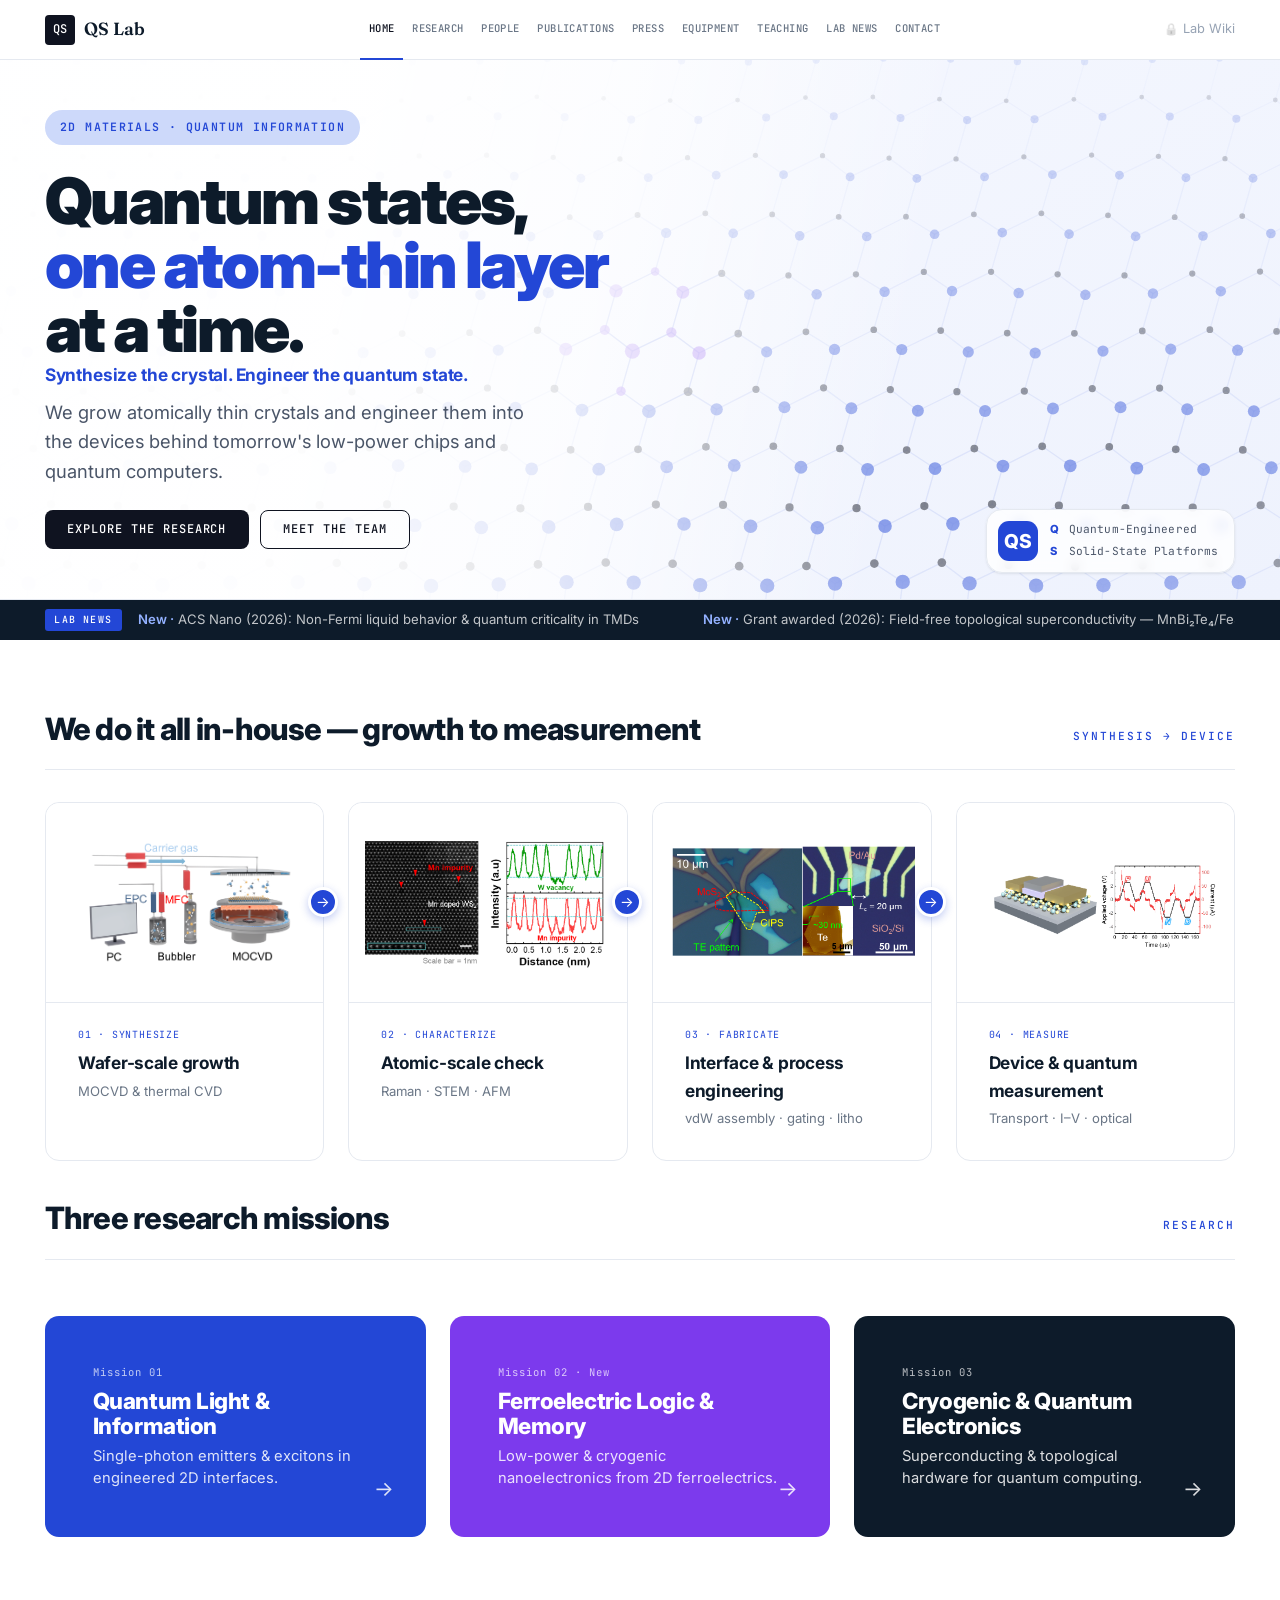
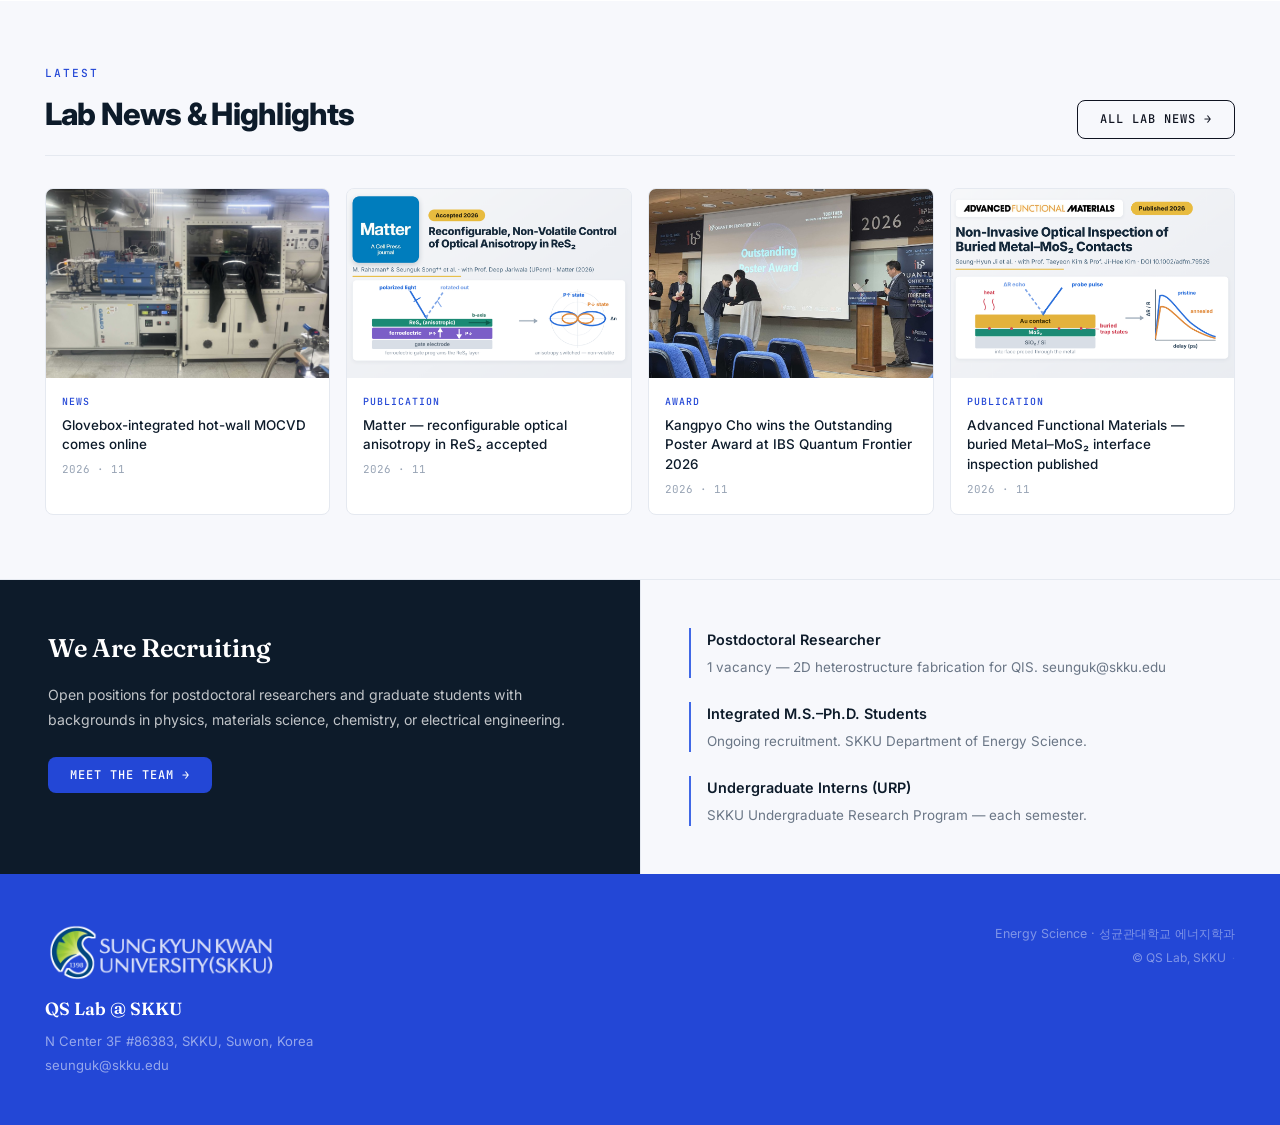
==== index.html @ 9b75583c "Equipment: 글러브박스 일체형 Hot-Wall MOCVD 카드 추가 (#07) - 신규 장비 카드: Glovebox-Integrated Hot-Wall MOCVD (공기민감" ====
<!DOCTYPE html>
<html lang="en">
<head>
<meta charset="UTF-8">
<meta name="viewport" content="width=device-width, initial-scale=1.0">
<title>QS Lab @ SKKU</title>
<meta name="description" content="QS Lab engineers quantum states in 2D materials and van der Waals heterostructures at Sungkyunkwan University, Korea.">
<meta name="keywords" content="2D materials, quantum, SKKU, MOCVD, superconductor, TMD, heterostructure, Song Seunguk">

<!-- Favicon -->
<link rel="icon" type="image/png" sizes="32x32" href="assets/favicon-32.png">
<link rel="icon" type="image/png" sizes="512x512" href="assets/favicon-512.png">
<link rel="apple-touch-icon" href="assets/favicon-180.png">
<meta name="theme-color" content="#0a1628">

<!-- Open Graph (KakaoTalk / Slack / Facebook link preview) -->
<meta property="og:type" content="website">
<meta property="og:site_name" content="QS Lab @ SKKU">
<meta property="og:title" content="QS Lab — Quantum Semiconductors Laboratory @ SKKU">
<meta property="og:description" content="Engineering quantum states in 2D materials and van der Waals heterostructures at Sungkyunkwan University, Korea.">
<meta property="og:url" content="https://qs-lab-skku.github.io/qslab/">
<meta property="og:image" content="https://qs-lab-skku.github.io/qslab/assets/og-image-v2.png">
<meta property="og:image:width" content="1200">
<meta property="og:image:height" content="630">

<!-- Twitter / X card -->
<meta name="twitter:card" content="summary_large_image">
<meta name="twitter:title" content="QS Lab — Quantum Semiconductors Laboratory @ SKKU">
<meta name="twitter:description" content="Engineering quantum states in 2D materials and van der Waals heterostructures at Sungkyunkwan University, Korea.">
<meta name="twitter:image" content="https://qs-lab-skku.github.io/qslab/assets/og-image-v2.png">

<link rel="preconnect" href="https://fonts.googleapis.com">
<link href="https://fonts.googleapis.com/css2?family=Fraunces:ital,wght@0,300;0,600;0,900;1,300;1,600&family=Inter:wght@300;400;500;600;700;800;900&family=JetBrains+Mono:wght@400;500&display=swap" rel="stylesheet">
<style>
/* ================================================================
   QS Lab Design System  |  v5.0  |  2024
   Fraunces (display) + Inter (body) + JetBrains Mono (code/label)
================================================================ */

/* ---------- CSS Custom Properties (Light theme) ---------- */
:root {
  /* Brand palette — QS Lab signature */
  --navy:      #0f1320;
  --navy2:     #2347d6;
  --blue:      #2347d6;
  --blue2:     #4068e6;
  --blue3:     #cdd9fa;
  --member:    #0e8f63;
  --amber:     #2347d6;
  --amber2:    #4068e6;
  --amber3:    #eef2fd;

  /* Surface */
  --bg:        #ffffff;
  --bg2:       #f7f8fc;
  --bg3:       #eef2f8;
  --border:    #e5e9f0;
  --border2:   #c8d3e1;

  /* Text */
  --ink:       #0d1b2a;
  --ink2:      #4a5568;
  --ink3:      #6a7686;
  --ink4:      #97a3b4;

  /* Fonts */
  --serif:     'Fraunces', Georgia, serif;
  --sans:      'Inter', system-ui, -apple-system, sans-serif;
  --mono:      'JetBrains Mono', 'Fira Code', monospace;

  /* Spacing — 8pt grid */
  --s1: .5rem;   /* 8px  */
  --s2: 1rem;    /* 16px */
  --s3: 1.5rem;  /* 24px */
  --s4: 2rem;    /* 32px */
  --s5: 3rem;    /* 48px */
  --s6: 4rem;    /* 64px */
  --s7: 6rem;    /* 96px */

  /* Radii */
  --r1: 4px;
  --r2: 8px;
  --r3: 14px;
  --r4: 24px;

  /* Shadows */
  --sh1: 0 1px 3px rgba(13,27,42,.06), 0 1px 2px rgba(13,27,42,.04);
  --sh2: 0 4px 12px rgba(13,27,42,.08), 0 2px 4px rgba(13,27,42,.04);
  --sh3: 0 12px 32px rgba(13,27,42,.12), 0 4px 8px rgba(13,27,42,.06);
  --sh4: 0 24px 64px rgba(13,27,42,.18);

  /* Transitions */
  --t1: 150ms cubic-bezier(.4,0,.2,1);
  --t2: 280ms cubic-bezier(.4,0,.2,1);
  --t3: 420ms cubic-bezier(.4,0,.2,1);

  /* Layout */
  --max-w: 1320px;
  --nav-h: 60px;
}

/* ---------- Dark Mode ---------- */
@media (prefers-color-scheme: dark) and (min-width: 99999px) {
  :root {
    --navy:      #0f1320;
    --navy2:     #1a3a6e;
    --blue:      #3a8fd1;
    --blue2:     #60b3f5;
    --blue3:     #e7ecfb;
    --member:    #34d399;
    --amber:     #f5b93e;
    --amber2:    #fcd34d;
    --amber3:    #1a1100;

    --bg:        #080f1d;
    --bg2:       #0d1929;
    --bg3:       #152238;
    --border:    #1e2f45;
    --border2:   #2a4060;

    --ink:       #e8f0fe;
    --ink2:      #b8cce4;
    --ink3:      #7a9bbf;
    --ink4:      #4a6a8a;

    --sh1: 0 1px 3px rgba(0,0,0,.5);
    --sh2: 0 4px 12px rgba(0,0,0,.6);
    --sh3: 0 12px 32px rgba(0,0,0,.7);
    --sh4: 0 24px 64px rgba(0,0,0,.8);
  }
}

/* ---------- Reset & Base ---------- */
*, *::before, *::after { box-sizing: border-box; margin: 0; padding: 0; }
html { scroll-behavior: smooth; -webkit-text-size-adjust: 100%; }
body {
  font-family: var(--sans);
  font-size: 16px;
  font-weight: 400;
  line-height: 1.6;
  color: var(--ink);
  background: var(--bg);
  overflow-x: hidden;
  -webkit-font-smoothing: antialiased;
  -moz-osx-font-smoothing: grayscale;
}
img { max-width: 100%; display: block; }
a { color: inherit; text-decoration: none; }
button { font-family: var(--sans); }
ul, ol { list-style: none; }

/* ---------- Typography Scale ---------- */
.t-eyebrow {
  font-family: var(--mono);
  font-size: .7rem;
  font-weight: 500;
  letter-spacing: .18em;
  text-transform: uppercase;
  color: var(--blue);
}
.t-display {
  font-family: var(--serif);
  font-size: clamp(2.4rem, 5vw, 4rem);
  font-weight: 900;
  line-height: 1.0;
  color: var(--ink);
}
.t-h1 { font-family: var(--serif); font-size: clamp(1.8rem, 3vw, 2.8rem); font-weight: 600; line-height: 1.15; }
.t-h2 { font-family: var(--serif); font-size: clamp(1.4rem, 2vw, 1.9rem); font-weight: 600; line-height: 1.2; }
.t-h3 { font-family: var(--serif); font-size: 1.15rem; font-weight: 600; line-height: 1.3; }
.t-body-lg { font-size: 1.05rem; line-height: 1.75; color: var(--ink2); }
.t-body { font-size: .9375rem; line-height: 1.7; color: var(--ink2); }
.t-caption { font-family: var(--mono); font-size: .72rem; letter-spacing: .05em; color: var(--ink3); }

/* ---------- Buttons ---------- */
.btn {
  display: inline-flex; align-items: center; gap: .4rem;
  padding: .65rem 1.4rem;
  font-family: var(--mono); font-size: .75rem; font-weight: 500;
  letter-spacing: .08em; text-transform: uppercase;
  border: none; border-radius: var(--r2); cursor: pointer;
  transition: all var(--t2); white-space: nowrap;
}
.btn-primary {
  background: var(--navy); color: #fff;
}
.btn-primary:hover { background: var(--blue); transform: translateY(-1px); box-shadow: var(--sh2); }
.btn-outline {
  background: transparent; color: var(--navy);
  border: 1.5px solid var(--navy);
}
.btn-outline:hover { background: var(--bg3); transform: translateY(-1px); }
.btn-amber {
  background: var(--amber); color: #fff;
}
.btn-amber:hover { background: var(--amber2); transform: translateY(-1px); }
.btn-ghost {
  background: transparent; color: var(--ink3);
  border: 1px solid var(--border);
  padding: .45rem 1rem; font-size: .7rem;
}
.btn-ghost:hover { color: var(--ink); border-color: var(--border2); background: var(--bg2); }
.btn-danger {
  background: #dc2626; color: #fff;
  padding: .4rem .9rem; font-size: .7rem;
}
.btn-danger:hover { background: #b91c1c; }

/* ---------- Admin Inline Edit ---------- */
/* Applied to ANY editable region in admin mode */
/* ── Admin inline edit overlay ── */
.adm-wrap {
  position: relative;
  display: contents; /* transparent wrapper — inherits layout */
}
/* Editable zones get outline on hover in admin mode */
body.admin-on [data-editable] {
  position: relative;
  cursor: pointer;
  transition: outline var(--t1);
}
body.admin-on [data-editable]:hover {
  outline: 2px dashed var(--blue2);
  outline-offset: 4px;
  border-radius: var(--r1);
}
/* Floating ✎ Edit pill */
body.admin-on [data-editable]:hover > .adm-edit-btn,
body.admin-on [data-editable]:focus-within > .adm-edit-btn {
  opacity: 1;
  pointer-events: auto;
  transform: translateY(0);
}
.adm-edit-btn {
  position: absolute;
  top: -28px; right: 0;
  font-family: var(--mono);
  font-size: .6rem; font-weight: 600;
  letter-spacing: .06em; text-transform: uppercase;
  background: var(--blue); color: #fff;
  padding: 3px 9px; border-radius: 3px;
  border: none; cursor: pointer;
  white-space: nowrap; z-index: 200;
  opacity: 0; pointer-events: none;
  transform: translateY(3px);
  transition: opacity .15s, transform .15s;
  box-shadow: 0 2px 8px rgba(10,35,66,.3);
}
.adm-edit-btn:hover { background: var(--navy); }

/* Card-level editable (eq-card, ccard, r-card, mcard, news-item, pub-row) */
body.admin-on [data-adm-card] {
  position: relative;
  cursor: pointer;
}
body.admin-on [data-adm-card]:hover {
  outline: 2px dashed var(--blue2);
  outline-offset: -2px;
}
body.admin-on [data-adm-card][data-adm-type="course"]:hover {
  outline-color: var(--amber);
}
body.admin-on [data-adm-card][data-adm-type="pub"]:hover {
  outline-color: var(--blue2);
}
body.admin-on [data-adm-card][data-adm-type="news"]:hover {
  outline-color: #10b981;
}
/* Card edit badge */
body.admin-on [data-adm-card]:hover::after {
  content: '✎ Edit';
  position: absolute;
  top: 6px; right: 8px;
  font-family: var(--mono);
  font-size: .58rem; font-weight: 600;
  letter-spacing: .06em;
  background: var(--blue); color: #fff;
  padding: 2px 8px; border-radius: 3px;
  pointer-events: none; z-index: 50;
  box-shadow: 0 1px 4px rgba(10,35,66,.25);
}
body.admin-on [data-adm-card][data-adm-type="course"]:hover::after { background: var(--amber); }
body.admin-on [data-adm-card][data-adm-type="news"]:hover::after   { background: #10b981; }
/* mcard — keep existing btn row; suppress ::after to avoid overlap */
body.admin-on .mcard[data-adm-card]:hover::after { display: none; }

/* pub row action btns stay as-is (row-level) */

/* ---------- Password Gate ---------- */
.pw-overlay {
  display: none; position: fixed; inset: 0;
  background: rgba(11,37,69,.72);
  backdrop-filter: blur(8px) saturate(1.2);
  z-index: 9000;
  align-items: center; justify-content: center;
}
.pw-overlay.open { display: flex; }
.pw-box {
  background: var(--bg); border-radius: var(--r3);
  padding: var(--s5) var(--s4);
  width: min(400px, 94vw);
  text-align: center;
  box-shadow: var(--sh4);
  border: 1px solid var(--border);
}
.pw-box h3 { font-family: var(--serif); font-size: 1.4rem; font-weight: 600; color: var(--ink); margin-bottom: var(--s1); }
.pw-box p { font-size: .85rem; color: var(--ink3); margin-bottom: var(--s3); }
.pw-input {
  width: 100%; border: 1.5px solid var(--border);
  border-radius: var(--r2); padding: .75rem 1rem;
  font-size: 1rem; font-family: var(--mono);
  letter-spacing: .18em; text-align: center;
  background: var(--bg2); color: var(--ink);
  outline: none; transition: border var(--t1);
  margin-bottom: var(--s2);
}
.pw-input:focus { border-color: var(--blue2); background: var(--bg); }
.pw-err { font-size: .8rem; color: #dc2626; min-height: 1.2rem; margin-bottom: var(--s1); }
.pw-cancel { display: block; margin-top: var(--s2); font-size: .8rem; color: var(--ink3); cursor: pointer; }
.pw-cancel:hover { color: var(--ink); }

/* ---------- Navigation ---------- */
nav {
  position: sticky; top: 0; z-index: 500;
  height: var(--nav-h);
  background: color-mix(in srgb, var(--bg) 88%, transparent);
  backdrop-filter: blur(16px) saturate(1.4);
  border-bottom: 1px solid var(--border);
  display: flex; align-items: center;
  padding: 0 var(--s4);
  transition: box-shadow var(--t2);
}
nav.scrolled { box-shadow: var(--sh2); }
.nav-inner {
  width: 100%; max-width: var(--max-w); margin: 0 auto;
  display: flex; align-items: center; justify-content: space-between;
}
.logo {
  display: flex; align-items: center; gap: .6rem;
  cursor: pointer; user-select: none;
}
.logo-mark {
  width: 30px; height: 30px;
  background: var(--navy);
  border-radius: var(--r1);
  display: flex; align-items: center; justify-content: center;
  font-family: var(--mono); font-size: .75rem; font-weight: 500; color: #fff;
}
.logo-text { font-family: var(--serif); font-size: 1.1rem; font-weight: 600; color: var(--ink); white-space: nowrap; }
.logo-mark { flex-shrink: 0; }

.nav-links { display: flex; gap: 0; }
.nav-links a {
  font-family: var(--mono); font-size: .72rem; font-weight: 500;
  letter-spacing: .06em; text-transform: uppercase; white-space: nowrap;
  color: var(--ink3); padding: 0 .9rem; height: var(--nav-h);
  display: flex; align-items: center;
  border-bottom: 2px solid transparent;
  transition: color var(--t1), border-color var(--t1);
  cursor: pointer;
}
.nav-links a:hover { color: var(--ink); }
.nav-links a.active { color: var(--navy); border-bottom-color: var(--amber); }
/* 중간 폭(태블릿·폴드): 메뉴 압축으로 한 줄 유지 */
@media (max-width: 1360px) {
  .nav-links a { padding: 0 .55rem; font-size: .66rem; letter-spacing: .04em; }
}
@media (max-width: 1180px) {
  .nav-links a { padding: 0 .42rem; font-size: .62rem; letter-spacing: .02em; }
}
/* Lab Wiki — 내부 도구 느낌: nav 우측 끝(로고 반대편)에 배치, sans 소문자, 차분한 연회색 */
.nav-wiki {
  font-family: var(--sans); font-size: .8rem; font-weight: 400; letter-spacing: 0;
  color: var(--ink4); text-decoration: none; cursor: pointer;
  display: inline-flex; align-items: center; gap: .35rem;
  transition: color var(--t1);
}
.nav-wiki:hover { color: var(--ink2); }
.nav-wiki .wlock { opacity: .4; filter: grayscale(1); font-size: .9em; }   /* 자물쇠 매우 연하게(회색) */
@media (max-width: 1024px) { .nav-end .nav-wiki { display: none; } }       /* 모바일은 drawer 가 담당 */
@media (prefers-color-scheme: dark) and (min-width: 99999px) {
  .nav-links a.active { color: var(--amber2); }
}
.nav-end { display: flex; align-items: center; gap: var(--s2); }
.admin-pill {
  display: flex; align-items: center; gap: .4rem;
  font-family: var(--mono); font-size: .65rem; font-weight: 500;
  letter-spacing: .06em;
  padding: .3rem .8rem; border-radius: var(--r4);
  border: 1px solid var(--border); background: var(--bg2);
  color: var(--ink3); cursor: pointer;
  transition: all var(--t1);
}
.admin-pill:hover { border-color: var(--border2); color: var(--ink); }
.admin-pill.on { background: var(--navy); border-color: var(--navy); color: #fff; }
.admin-pill .dot {
  width: 6px; height: 6px; border-radius: 50%; background: var(--ink4);
  transition: background var(--t1);
}
.admin-pill.on .dot { background: var(--amber2); animation: blink 1.4s ease infinite; }
@keyframes blink { 0%,100%{opacity:1} 50%{opacity:.2} }

/* Hamburger */
.hbtn {
  display: none; flex-direction: column; gap: 5px;
  background: none; border: none; cursor: pointer;
  padding: .6rem; min-width: 44px; min-height: 44px;
  align-items: center; justify-content: center;
}
.hbtn span { display: block; width: 20px; height: 1.5px; background: var(--ink); border-radius: 2px; transition: all .26s; }
.hbtn.open span:nth-child(1) { transform: translateY(6.5px) rotate(45deg); }
.hbtn.open span:nth-child(2) { opacity: 0; }
.hbtn.open span:nth-child(3) { transform: translateY(-6.5px) rotate(-45deg); }

/* Mobile drawer */
.drawer {
  display: none; flex-direction: column;
  position: fixed; top: var(--nav-h); left: 0; right: 0;
  background: var(--bg); border-bottom: 1px solid var(--border);
  z-index: 490; box-shadow: var(--sh3);
}
.drawer.open { display: flex; }
.drawer a {
  font-family: var(--mono); font-size: .78rem; font-weight: 500;
  letter-spacing: .06em; text-transform: uppercase;
  color: var(--ink2); padding: .9rem var(--s4);
  border-bottom: 1px solid var(--border);
  cursor: pointer; transition: background var(--t1);
}
.drawer a.active { color: var(--navy); background: var(--bg3); border-left: 3px solid var(--amber); padding-left: calc(var(--s4) - 3px); }
.drawer a:hover { background: var(--bg2); }

/* ---------- Page system ---------- */
.sec-page { display: none; }
.sec-page.active { display: block; }
@keyframes fadeUp { from { opacity:0; transform:translateY(10px); } to { opacity:1; transform:translateY(0); } }

/* ---------- Floating Admin Panel ---------- */
.af {
  display: none; position: fixed; bottom: var(--s3); right: var(--s3); z-index: 600;
}
body.admin-on .af { display: block; }
.af-box {
  background: var(--navy);
  border-radius: var(--r3); padding: var(--s2) var(--s2);
  min-width: 210px; box-shadow: var(--sh4);
  border: 1px solid rgba(255,255,255,.08);
}
@media (prefers-color-scheme: dark) and (min-width: 99999px) {
  .af-box { background: #0f1d35; border-color: rgba(255,255,255,.12); }
}
.af-head {
  display: flex; justify-content: space-between; align-items: center;
  margin-bottom: var(--s2); padding-bottom: var(--s1);
  border-bottom: 1px solid rgba(255,255,255,.1);
}
.af-badge {
  font-family: var(--mono); font-size: .62rem; font-weight: 500;
  letter-spacing: .14em; text-transform: uppercase; color: var(--amber2);
  display: flex; align-items: center; gap: .4rem;
}
.af-badge::before { content:''; width:5px; height:5px; background:var(--amber2); border-radius:50%; animation:blink 1.4s ease infinite; }
.af-page { font-family: var(--mono); font-size: .65rem; color: rgba(255,255,255,.38); }
.af-btns { display: flex; flex-direction: column; gap: .35rem; }
.afb {
  display: flex; align-items: center; gap: .5rem;
  font-family: var(--mono); font-size: .68rem; font-weight: 500;
  letter-spacing: .04em; text-transform: uppercase;
  padding: .5rem .75rem; border-radius: var(--r2); border: none;
  cursor: pointer; width: 100%; text-align: left;
  transition: all var(--t1);
}
.afb.e { background: rgba(255,255,255,.08); color: rgba(255,255,255,.78); }
.afb.e:hover { background: rgba(255,255,255,.16); color: #fff; }
.afb.a { background: rgba(217,119,6,.18); color: var(--amber2); }
.afb.a:hover { background: rgba(217,119,6,.32); }
.af-export {
  width: 100%; margin-top: var(--s1);
  font-family: var(--mono); font-size: .65rem; font-weight: 500; letter-spacing: .06em; text-transform: uppercase;
  background: transparent; color: rgba(255,255,255,.32);
  border: 1px solid rgba(255,255,255,.12); border-radius: var(--r2);
  padding: .4rem .75rem; cursor: pointer; transition: all var(--t1);
}
.af-export:hover { color: #fff; border-color: rgba(255,255,255,.4); }
.af-note { font-family: var(--mono); font-size: .6rem; letter-spacing: .03em; color: rgba(255,255,255,.42); margin: var(--s1) 0 .4rem; display: flex; align-items: center; gap: .4rem; }
.af-saved { color: #6fe0a0; opacity: 0; transition: opacity .2s; font-weight: 500; }
#af-reset { margin-bottom: .3rem; }

/* ---------- Publish to GitHub ---------- */
.af-publish {
  width: 100%; margin: .2rem 0 .4rem;
  font-family: var(--mono); font-size: .7rem; font-weight: 600; letter-spacing: .05em; text-transform: uppercase;
  color: #fff; background: #1f8a4c; border: 1px solid #2aa15b;
  border-radius: var(--r2); padding: .6rem .75rem; cursor: pointer;
  transition: background var(--t1), opacity var(--t1);
}
.af-publish:hover { background: #25a259; }
.af-publish:disabled { opacity: .6; cursor: default; }
.af-pubstatus {
  font-family: var(--mono); font-size: .62rem; line-height: 1.5; letter-spacing: .02em;
  margin: 0 0 .4rem; min-height: 0; color: rgba(255,255,255,.6);
  transition: color var(--t1);
}
.af-pubstatus.work { color: #ffd27a; }
.af-pubstatus.ok   { color: #6fe0a0; }
.af-pubstatus.err  { color: #ff9b9b; }
.af-pubstatus:empty { margin: 0; }
.af-pubsettings { display: none; margin: 0 0 .4rem; padding: .55rem; background: rgba(255,255,255,.05); border: 1px solid rgba(255,255,255,.12); border-radius: var(--r2); }
.af-pubsettings.open { display: block; }
.af-publabel { display: block; font-family: var(--mono); font-size: .58rem; letter-spacing: .05em; text-transform: uppercase; color: rgba(255,255,255,.55); margin-bottom: .3rem; }
.af-tokeninput {
  width: 100%; box-sizing: border-box; font-family: var(--mono); font-size: .68rem;
  color: #fff; background: rgba(0,0,0,.28); border: 1px solid rgba(255,255,255,.2);
  border-radius: var(--r1); padding: .45rem .5rem; margin-bottom: .4rem;
}
.af-tokeninput:focus { outline: none; border-color: rgba(255,255,255,.45); }
.af-pubrow { display: flex; gap: .4rem; }
.af-pubrow .af-export { width: auto; flex: 1; margin: 0; }
.af-pubhint { font-family: var(--mono); font-size: .57rem; line-height: 1.5; color: rgba(255,255,255,.42); margin-top: .4rem; }
.af-pubhint b { color: rgba(255,255,255,.7); }

/* ---------- Modal / Bottom Sheet ---------- */
.modal-bg {
  display: none; position: fixed; inset: 0;
  background: rgba(11,37,69,.52);
  backdrop-filter: blur(4px);
  z-index: 800; align-items: center; justify-content: center;
}
.modal-bg.open { display: flex; }
.modal {
  background: var(--bg); border-radius: var(--r3);
  padding: var(--s4) var(--s4) var(--s3);
  width: min(580px, 96vw); max-height: 88vh; overflow-y: auto;
  box-shadow: var(--sh4); border: 1px solid var(--border);
}
.modal-title {
  font-family: var(--serif); font-size: 1.2rem; font-weight: 600; color: var(--ink);
  margin-bottom: var(--s3); padding-bottom: var(--s2);
  border-bottom: 1px solid var(--border);
}
.modal label {
  display: block; font-family: var(--mono); font-size: .68rem; font-weight: 500;
  letter-spacing: .08em; text-transform: uppercase; color: var(--ink3);
  margin-bottom: .3rem; margin-top: var(--s2);
}
.modal input, .modal textarea {
  width: 100%; background: var(--bg2); border: 1.5px solid var(--border);
  border-radius: var(--r2); padding: .65rem .9rem;
  font-family: var(--sans); font-size: .9rem; color: var(--ink);
  outline: none; transition: border var(--t1), background var(--t1);
}
.modal input:focus, .modal textarea:focus { border-color: var(--blue2); background: var(--bg); }
.modal textarea { min-height: 100px; resize: vertical; line-height: 1.6; }
.modal-footer {
  display: flex; gap: .6rem; justify-content: flex-end;
  margin-top: var(--s3); padding-top: var(--s2);
  border-top: 1px solid var(--border);
}
@media (max-width: 640px) {
  .modal-bg { align-items: flex-end; justify-content: stretch; }
  .modal { width: 100%; border-radius: var(--r3) var(--r3) 0 0; max-height: 86vh; }
}

/* ---------- Footer ---------- */
footer {
  background: var(--navy2);
  padding: var(--s5) var(--s4);
  display: flex; flex-wrap: wrap; gap: var(--s3);
  justify-content: space-between; align-items: flex-start;
}
@media (prefers-color-scheme: dark) and (min-width: 99999px) { footer { background: #070e1c; } }
.ft-left { flex: 1; min-width: 200px; }
.ft-logo { font-family: var(--serif); font-size: 1.1rem; font-weight: 600; color: #fff; margin-bottom: .4rem; }
.ft-addr { font-size: .82rem; color: rgba(255,255,255,.52); line-height: 1.8; }
.ft-right { text-align: right; }
.ft-dept { font-size: .78rem; color: rgba(255,255,255,.42); line-height: 1.9; }
.ft-admin-trigger {
  font-size: .65rem; color: rgba(255,255,255,.14);
  cursor: pointer; margin-left: .4rem;
  transition: color var(--t1); user-select: none;
}
.ft-admin-trigger:hover { color: rgba(255,255,255,.45); }

/* ---------- Page Banner ---------- */
.pbanner {
  background: linear-gradient(135deg, var(--navy2) 0%, #0d3060 100%);
  padding: var(--s6) var(--s4) var(--s5);
  color: #fff; border-bottom: 3px solid var(--amber);
}
.pbanner h1 { font-family: var(--serif); font-size: clamp(1.8rem, 4vw, 3rem); font-weight: 600; margin-bottom: .5rem; }
.pbanner p { font-size: .9rem; opacity: .72; max-width: 600px; line-height: 1.7; }

/* ---------- Hero ---------- */
.hero {
  display: grid; grid-template-columns: 1fr 1fr;
  min-height: 0;
}
.hero-l {
  padding: var(--s6) var(--s6) var(--s6) var(--s5);
  display: flex; flex-direction: column; justify-content: center;
  align-items: flex-start;
  border-right: 1px solid var(--border);
  overflow: hidden;
}
.hero-eyebrow {
  display: flex; align-items: center; gap: .7rem; margin-bottom: var(--s3);
}
.hero-eyebrow::before {
  content:''; display:block; width:28px; height:1.5px;
  background: var(--blue); flex-shrink:0;
}
.hero-display {
  font-family: var(--serif);
  font-size: clamp(2.4rem, 4.2vw, 4.2rem);
  font-weight: 900;
  line-height: 1.0;
  color: var(--ink);
  margin-bottom: .4rem;
}
.hero-display em { font-style: italic; color: var(--blue); }
@media (prefers-color-scheme: dark) and (min-width: 99999px) { .hero-display em { color: var(--navy2); } }
.hero-subtitle {
  font-family: var(--serif); font-size: clamp(1rem, 1.8vw, 1.25rem);
  color: var(--ink3); font-style: italic; margin-bottom: var(--s3);
}
.hero-desc { font-size: .9375rem; color: var(--ink2); line-height: 1.8; max-width: 520px; margin-bottom: var(--s4); }
.hero-ctas { display: flex; gap: .8rem; flex-wrap: wrap; }
.hero-r {
  background: #0a1628;
  border-left: 1px solid var(--border);
  overflow: hidden;
  position: relative;
  /* grid child stretches to row height automatically */
}
#lattice-canvas {
  position: absolute;
  top: 0; left: 0;
  width: 100% !important;
  height: 100% !important;
  display: block;
}

/* ---------- Ticker ---------- */
.ticker {
  background: var(--navy2);
  padding: .55rem var(--s4);
  display: flex; align-items: center; gap: var(--s2); overflow: hidden;
}
@media (prefers-color-scheme: dark) and (min-width: 99999px) { .ticker { background: #040a14; } }
.ticker-tag {
  flex-shrink: 0; font-family: var(--mono); font-size: .62rem; font-weight: 500;
  letter-spacing: .12em; text-transform: uppercase;
  background: var(--amber); color: #fff;
  padding: .2rem .6rem; border-radius: 3px;
}
.ticker-viewport { overflow: hidden; flex: 1; }
.ticker-track {
  display: flex; gap: var(--s6); white-space: nowrap;
  animation: ticker-anim 32s linear infinite;
  transform: translateZ(0); will-change: transform;
}
.ticker-track span { font-size: .82rem; color: rgba(255,255,255,.72); flex-shrink: 0; }
.ticker-track span b { color: var(--amber2); font-weight: 600; }
@keyframes ticker-anim { from { transform: translateX(0); } to { transform: translateX(-50%); } }

/* ---------- Section Layout ---------- */
.section { padding: var(--s6) var(--s4); }
.section-inner { max-width: var(--max-w); margin: 0 auto; }
.section-head {
  display: flex; align-items: baseline; gap: var(--s3);
  margin-bottom: var(--s5); padding-bottom: var(--s2);
  border-bottom: 1px solid var(--border);
}
.section-head .t-eyebrow { white-space: nowrap; }

/* ---------- Research Cards ---------- */
.r-grid { display: grid; grid-template-columns: repeat(3, 1fr); gap: var(--s2); }
.r-card {
  background: var(--bg); border: 1px solid var(--border);
  border-radius: var(--r2); padding: var(--s3) var(--s3) var(--s4);
  transition: all var(--t2); cursor: pointer; position: relative;
  overflow: hidden;
}
.r-card::before {
  content:''; position:absolute; bottom:0; left:0; right:0; height:3px;
  background: var(--border); transition: background var(--t2);
}
.r-card:hover {
  border-color: var(--border2); transform: translateY(-4px);
  box-shadow: var(--sh3);
}
.r-card:hover::before { background: linear-gradient(90deg, var(--blue), var(--amber)); }
.r-num {
  font-family: var(--mono); font-size: 2.2rem; font-weight: 400;
  color: var(--border); line-height: 1; margin-bottom: var(--s2);
  transition: color var(--t2);
}
.r-card:hover .r-num { color: var(--blue3); }
.r-card h3 { font-family: var(--serif); font-size: 1rem; font-weight: 600; color: var(--ink); margin-bottom: .6rem; line-height: 1.35; }
.r-card p { font-size: .84rem; color: var(--ink3); line-height: 1.72; }
.r-card-arrow {
  position: absolute; bottom: var(--s2); right: var(--s2);
  font-size: 1.1rem; color: var(--border); opacity: 0;
  transition: all var(--t2);
}
.r-card:hover .r-card-arrow { opacity: 1; color: var(--blue2); transform: translateX(3px); }

/* ---------- Research Detail ---------- */
.res-hero { background: linear-gradient(140deg, var(--navy2) 0%, #0d2d58 100%); padding: var(--s6) var(--s4) var(--s5); color:#fff; border-bottom: 3px solid var(--amber); }
.res-back { font-family: var(--mono); font-size: .7rem; font-weight: 500; letter-spacing:.06em; text-transform:uppercase; color: var(--amber2); background:none; border:none; cursor:pointer; display:inline-flex; align-items:center; gap:.5rem; margin-bottom:var(--s3); transition:opacity var(--t1); }
.res-back:hover { opacity:.72; }
.res-hero h1 { font-family: var(--serif); font-size: clamp(1.6rem, 3.5vw, 2.5rem); font-weight: 600; margin-bottom:.5rem; line-height:1.2; }
.res-hero p { font-size:.9rem; opacity:.72; max-width:620px; line-height:1.75; }
.res-body { padding: var(--s5) var(--s4); max-width: 860px; }
.res-phase { margin-bottom: var(--s5); padding-bottom: var(--s4); border-bottom: 1px solid var(--border); }
.res-phase:last-child { border-bottom: none; }
.res-phase-tag { font-family: var(--mono); font-size: .68rem; font-weight: 500; letter-spacing:.14em; text-transform:uppercase; color: var(--blue); margin-bottom:.6rem; }
.res-phase h2 { font-family: var(--serif); font-size: 1.3rem; font-weight: 600; color: var(--ink); margin-bottom:.8rem; line-height:1.3; }
.res-phase p { font-size: .9375rem; color: var(--ink2); line-height: 1.82; margin-bottom:.7rem; }
.res-phase ul { margin-left: 1.2rem; margin-top:.5rem; }
.res-phase li { font-size: .9rem; color: var(--ink2); line-height: 1.75; margin-bottom:.3rem; list-style: disc; }
.res-sponsors { padding: var(--s3) var(--s4); background: var(--bg2); border-top: 1px solid var(--border); }
.res-sponsors h4 { font-family: var(--mono); font-size: .65rem; font-weight: 500; letter-spacing:.14em; text-transform:uppercase; color: var(--ink3); margin-bottom: var(--s2); }
.res-sponsor-imgs { display: flex; flex-wrap: wrap; gap: var(--s4); align-items: center; }
.res-sponsor-imgs img { height: 58px; object-fit: contain; }
.res-sponsor-imgs img:hover { transform: scale(1.03); }

/* ---------- News Highlights ---------- */
.news-hl-section { background: var(--bg2); padding: var(--s6) var(--s4); }
.news-hl-header {
  display: flex; align-items: flex-end; justify-content: space-between; gap: var(--s2);
  margin-bottom: var(--s4); padding-bottom: var(--s2); border-bottom: 1px solid var(--border);
}
.news-hl-heading { font-family: var(--serif); font-size: clamp(1.4rem, 2vw, 1.8rem); font-weight: 600; color: var(--ink); }
.news-hl-grid { display: grid; grid-template-columns: repeat(4, 1fr); gap: var(--s2); }
.news-hl-card {
  display: flex; flex-direction: column;
  background: var(--bg); border: 1px solid var(--border);
  border-radius: var(--r2); overflow: hidden;
  text-decoration: none; color: inherit;
  transition: all var(--t2);
}
.news-hl-card:hover { transform: translateY(-3px); box-shadow: var(--sh3); border-color: var(--border2); }
.news-hl-img { width: 100%; aspect-ratio: 3 / 2; background: var(--bg3); overflow: hidden; flex-shrink: 0; }
.news-hl-img img { width: 100%; height: 100%; object-fit: cover; object-position: 50% 30%; transition: transform var(--t3); }
.news-hl-card:hover .news-hl-img img { transform: scale(1.04); }
.news-hl-body { padding: var(--s2) var(--s2) var(--s2); flex: 1; }
.news-hl-tag { font-family: var(--mono); font-size: .62rem; font-weight: 500; letter-spacing:.1em; text-transform:uppercase; color: var(--amber); display:block; margin-bottom:.4rem; }
.news-hl-caption { font-size: .84rem; font-weight: 500; color: var(--ink); line-height: 1.45; margin-bottom:.4rem; }
.news-hl-date { font-family: var(--mono); font-size: .68rem; color: var(--ink4); }

/* ---------- Openings ---------- */
.openings { display: grid; grid-template-columns: 1fr 1fr; border-top: 1px solid var(--border); }
.op-left {
  background: linear-gradient(140deg, var(--navy2) 0%, #0d2d58 100%);
  padding: var(--s5) var(--s5);
  color: #fff;
}
.op-left h2 { font-family: var(--serif); font-size: 1.6rem; font-weight: 600; margin-bottom: .8rem; }
.op-left p { font-size: .88rem; opacity: .74; line-height: 1.8; margin-bottom: var(--s3); }
.op-right { background: var(--bg2); padding: var(--s5) var(--s5); display: flex; flex-direction: column; gap: var(--s3); border-left: 1px solid var(--border); }
.op-item { border-left: 2px solid var(--blue2); padding-left: var(--s2); }
.op-item h4 { font-size: .9rem; font-weight: 600; color: var(--ink); margin-bottom: .3rem; }
.op-item p { font-size: .84rem; color: var(--ink3); line-height: 1.65; }

/* ================= HOME v2 — white · royal blue · technical ================= */
.nh-hero { display: grid; grid-template-columns: 1.08fr .92fr; border-bottom: 1px solid var(--border); }
.nh-hero > * { min-width: 0; }
.nh-l { padding: var(--s7) var(--s5) var(--s6); display: flex; flex-direction: column; justify-content: center; border-right: 1px solid var(--border); }
.nh-kick { font-family: var(--mono); font-size: .72rem; letter-spacing: .16em; text-transform: uppercase; color: var(--blue); margin-bottom: var(--s3); display: inline-flex; align-items: center; gap: .6rem; }
.nh-kick::before { content: ""; width: 26px; height: 2px; background: var(--blue); }
.nh-h { font-family: var(--sans); font-weight: 800; font-size: clamp(2.6rem, 4.7vw, 4.5rem); line-height: 1.0; letter-spacing: -.038em; color: var(--ink); margin: 0 0 var(--s3); overflow-wrap: break-word; }
.nh-h .u { background: linear-gradient(transparent 60%, rgba(35,71,214,.22) 60%); padding: 0 .02em; }
.nh-h .bl { color: var(--blue); }
.nh-sub { font-size: 1.18rem; color: var(--ink); font-weight: 600; line-height: 1.5; max-width: 30ch; margin: 0 0 var(--s2); letter-spacing: -.01em; }
.nh-desc { font-size: 1rem; color: var(--ink2); line-height: 1.78; max-width: 50ch; margin: 0 0 var(--s4); }
.nh-ctas { display: flex; gap: .7rem; flex-wrap: wrap; margin-bottom: var(--s5); }
.nh-meta { display: flex; gap: var(--s5); flex-wrap: wrap; border-top: 1px solid var(--border); padding-top: var(--s3); }
.nh-meta .n { font-family: var(--sans); font-weight: 800; font-size: 1.55rem; letter-spacing: -.02em; color: var(--ink); line-height: 1; }
.nh-meta .l { font-family: var(--mono); font-size: .64rem; letter-spacing: .08em; text-transform: uppercase; color: var(--ink3); margin-top: .35rem; }
.nh-r { position: relative; background: linear-gradient(160deg, #f6f8ff 0%, #e9eefc 100%); overflow: hidden; min-height: 540px; }
.nh-r #lattice-canvas { position: absolute; inset: 0; width: 100% !important; height: 100% !important; display: block; }
.nh-cap { position: absolute; left: 0; bottom: 0; font-family: var(--mono); font-size: .62rem; letter-spacing: .05em; color: var(--blue); padding: 12px 16px; pointer-events: none; }
.qs-tag { position: absolute; top: 18px; left: 18px; z-index: 3; display: flex; align-items: center; gap: 12px; background: rgba(255,255,255,.82); backdrop-filter: blur(6px); border: 1px solid var(--border); border-radius: 16px; padding: 11px 16px 11px 11px; box-shadow: var(--sh1); }
.qs-mark { font-family: var(--sans); font-weight: 800; font-size: 1.2rem; letter-spacing: -.03em; color: #fff; background: var(--blue); width: 40px; height: 40px; border-radius: 11px; display: flex; align-items: center; justify-content: center; flex-shrink: 0; }
.qs-lines { display: flex; flex-direction: column; gap: 4px; }
.qs-line { font-family: var(--mono); font-size: .7rem; letter-spacing: .01em; color: var(--ink2); display: flex; gap: 8px; align-items: baseline; white-space: nowrap; }
.qs-line b { color: var(--blue); font-weight: 800; font-family: var(--sans); width: 11px; flex-shrink: 0; }
.qs-rot { transition: opacity .35s; display: inline-block; }
@media (max-width: 1024px) { .nh-hero { grid-template-columns: 1fr; } .nh-l { border-right: none; padding: var(--s6) var(--s3) var(--s5); } .nh-r { min-height: 320px; border-top: 1px solid var(--border); } }

/* pipeline */
.nh-pipe { display: grid; grid-template-columns: repeat(3, 1fr); border-bottom: 1px solid var(--border); }
.nh-stage { padding: var(--s5) var(--s4); border-right: 1px solid var(--border); position: relative; }
.nh-stage:last-child { border-right: none; }
.nh-stage .sn { font-family: var(--mono); font-size: .66rem; letter-spacing: .1em; text-transform: uppercase; color: var(--blue); }
.nh-stage h3 { font-family: var(--sans); font-weight: 700; font-size: 1.45rem; letter-spacing: -.02em; margin: .5rem 0 .45rem; color: var(--ink); }
.nh-stage p { font-size: .92rem; color: var(--ink2); line-height: 1.65; margin: 0; max-width: 36ch; }
.nh-arrow { position: absolute; right: -12px; top: 50%; transform: translateY(-50%); width: 23px; height: 23px; background: #fff; border: 1px solid var(--border); border-radius: 50%; display: flex; align-items: center; justify-content: center; font-size: .72rem; color: var(--ink3); z-index: 2; }
@media (max-width: 700px) { .nh-pipe { grid-template-columns: 1fr; } .nh-stage { border-right: none; border-bottom: 1px solid var(--border); } .nh-arrow { display: none; } }

/* materials library */
.nh-lib { padding: var(--s6) var(--s4); max-width: var(--max-w); margin: 0 auto; }
.nh-libhead { display: flex; align-items: baseline; justify-content: space-between; gap: var(--s3); margin-bottom: var(--s4); padding-bottom: var(--s2); border-bottom: 1px solid var(--border); }
.nh-libhead h2 { font-family: var(--sans); font-weight: 800; font-size: clamp(1.6rem, 2.5vw, 2.2rem); letter-spacing: -.025em; color: var(--ink); }
.nh-libhead .t-eyebrow { white-space: nowrap; }
.nh-mats { display: grid; grid-template-columns: repeat(6, 1fr); gap: .6rem; }
.nh-mat { border: 1px solid var(--border); border-radius: var(--r2); padding: var(--s3) var(--s2); aspect-ratio: 1 / .82; display: flex; flex-direction: column; justify-content: space-between; transition: all var(--t2); }
.nh-mat:hover { border-color: var(--blue); transform: translateY(-3px); box-shadow: var(--sh2); }
.nh-mat .sym { font-family: var(--sans); font-weight: 800; font-size: 1.55rem; letter-spacing: -.02em; color: var(--ink); }
.nh-mat .sym sub { font-size: .85rem; font-weight: 700; }
.nh-mat .cls { font-family: var(--mono); font-size: .6rem; letter-spacing: .04em; text-transform: uppercase; color: var(--ink3); }
.nh-mat.hot { background: var(--blue); border-color: var(--blue); }
.nh-mat.hot .sym { color: #fff; }
.nh-mat.hot .cls { color: rgba(255,255,255,.74); }
@media (max-width: 700px) { .nh-mats { grid-template-columns: repeat(3, 1fr); } }

/* capabilities */
.nh-caps { display: grid; grid-template-columns: repeat(4, 1fr); border-top: 1px solid var(--border); border-bottom: 1px solid var(--border); }
.nh-cap { padding: var(--s4); border-right: 1px solid var(--border); }
.nh-cap:last-child { border-right: none; }
.nh-cap .cn { font-family: var(--sans); font-weight: 700; font-size: 1.08rem; color: var(--ink); letter-spacing: -.01em; }
.nh-cap .cd { font-family: var(--mono); font-size: .66rem; color: var(--ink3); margin-top: .45rem; line-height: 1.55; letter-spacing: .02em; }
@media (max-width: 700px) { .nh-caps { grid-template-columns: 1fr 1fr; } .nh-cap:nth-child(2n) { border-right: none; } }

/* ---- white-based banner / band restyle (applies to all sub-pages) ---- */
.pbanner { background: #fff; color: var(--ink); border-top: none; border-bottom: 1px solid var(--border); padding: var(--s7) var(--s4) var(--s4); }
.pbanner h1 { font-family: var(--sans); font-weight: 800; letter-spacing: -.03em; font-size: clamp(2rem, 4vw, 3.1rem); color: var(--ink); }
.pbanner p { color: var(--ink3); opacity: 1; }
.pbanner::after { content: ""; display: block; width: 46px; height: 3px; background: var(--blue); margin-top: var(--s3); }
.res-hero { background: #fff; color: var(--ink); border-bottom: 1px solid var(--border); }
.res-hero h1 { font-family: var(--sans); font-weight: 800; letter-spacing: -.03em; color: var(--ink); }
.res-hero p { color: var(--ink3); opacity: 1; }
.res-back { color: var(--blue); }
.ticker { background: var(--ink); }
.ticker-tag { background: var(--blue); color: #fff; }
.ticker-track span { color: rgba(255,255,255,.75); }
.ticker-track span b { color: #93b1ff; }
.op-left { background: var(--ink); }

/* ===== Tidy v3 — heading consistency, News v2, Equipment groups ===== */
.news-hl-heading { font-family: var(--sans); font-weight: 800; letter-spacing: -.025em; font-size: clamp(1.6rem, 2.4vw, 2.1rem); }

/* News page v2 — full-width card grid */
.news-wrap { max-width: var(--max-w); margin: 0 auto; padding: var(--s6) var(--gx); display: grid; grid-template-columns: repeat(auto-fill, minmax(340px, 1fr)); gap: var(--s3); align-items: start; }
.news-item { display: block; border: 1px solid var(--border); border-radius: var(--r3); padding: var(--s4); background: var(--bg); transition: box-shadow var(--t2), border-color var(--t2), transform var(--t2); }
.news-item:hover { box-shadow: var(--sh2); border-color: var(--border2); transform: translateY(-2px); }
.news-date { font-family: var(--mono); font-size: .7rem; font-weight: 600; color: var(--blue); letter-spacing: .06em; margin-bottom: .7rem; }
.news-content h3 { font-family: var(--sans); font-weight: 700; font-size: 1.32rem; letter-spacing: -.02em; line-height: 1.25; margin-bottom: .6rem; color: var(--ink); }
.news-content p { font-size: .95rem; line-height: 1.7; color: var(--ink2); margin-bottom: var(--s2); }
.news-content img { width: 100%; max-height: 320px; object-fit: cover; object-position: 50% 30%; border-radius: var(--r2); display: block; margin-top: .4rem; }

/* Equipment v2 — grouped sections + card grid */
.eq-sec { max-width: var(--max-w); margin: 0 auto; padding: var(--s6) var(--s4) var(--s2); }
.eq-head { display: flex; align-items: baseline; justify-content: space-between; gap: var(--s3); margin-bottom: var(--s3); padding-bottom: var(--s2); border-bottom: 1px solid var(--border); }
.eq-head h2 { font-family: var(--sans); font-weight: 800; font-size: clamp(1.5rem, 2.4vw, 2.05rem); letter-spacing: -.025em; color: var(--ink); }
.eq-head .t-eyebrow { white-space: nowrap; }
.eq-intro { font-size: .98rem; color: var(--ink2); line-height: 1.7; max-width: 72ch; margin: 0 0 var(--s4); }
.eq-grid { display: grid; grid-template-columns: repeat(2, 1fr); gap: var(--s3); background: none; }
.eq-card { background: var(--bg); border: 1px solid var(--border); border-radius: var(--r3); padding: var(--s4); }
.eq-card:hover { background: var(--bg); box-shadow: var(--sh2); border-color: var(--border2); }
.fac-grid { display: grid; grid-template-columns: 1fr 1fr; gap: var(--s3); }
.fac-card { border: 1px solid var(--border); border-radius: var(--r3); padding: var(--s4); background: var(--bg2); }
.fac-tag { font-family: var(--mono); font-size: .66rem; font-weight: 600; letter-spacing: .08em; text-transform: uppercase; color: var(--blue); }
.fac-card h3 { font-family: var(--sans); font-weight: 700; font-size: 1.3rem; letter-spacing: -.02em; margin: .5rem 0 .2rem; color: var(--ink); line-height: 1.2; }
.fac-card .fac-kr { font-size: .9rem; color: var(--ink3); margin-bottom: .8rem; }
.fac-card p { font-size: .92rem; line-height: 1.7; color: var(--ink2); margin: 0 0 var(--s3); }
.fac-tools { display: flex; flex-wrap: wrap; gap: .4rem; }
.fac-tools span { font-family: var(--mono); font-size: .66rem; color: var(--ink2); background: var(--bg); border: 1px solid var(--border); border-radius: 40px; padding: .3rem .7rem; }
/* center membership band */
.fac-band { margin: var(--s5) 0 var(--s3); padding: var(--s4); border: 1px solid var(--border); border-left: 4px solid var(--blue); border-radius: var(--r3); background: var(--bg2); }
.fac-band .fac-tag { display: inline-block; margin-bottom: .5rem; }
.fac-band h3 { font-family: var(--sans); font-weight: 800; font-size: clamp(1.3rem, 2vw, 1.7rem); letter-spacing: -.025em; margin: 0 0 .25rem; color: var(--ink); line-height: 1.15; }
.fac-band .fac-kr { font-family: var(--mono); font-size: .72rem; letter-spacing: .02em; color: var(--ink3); margin-bottom: .7rem; }
.fac-band p { font-size: .96rem; line-height: 1.72; color: var(--ink2); margin: 0; max-width: 78ch; }
.fac-band p .mem { color: var(--ink); font-weight: 600; }
.fac-note { font-size: .9rem; color: var(--ink3); line-height: 1.65; padding: var(--s3); border: 1px dashed var(--border2); border-radius: var(--r2); }
@media (max-width: 760px) { .eq-grid, .fac-grid { grid-template-columns: 1fr; } }

/* ===== Research v2 — detailed areas with figures ===== */
.rsec { max-width: var(--max-w); margin: 0 auto; padding: var(--s5) var(--s4) var(--s2); }
.rmission { padding: var(--s6) var(--s4) var(--s5); border-bottom: 1px solid var(--border); }
.rmission .t-eyebrow { display: block; margin-bottom: var(--s2); }
.rmission h2 { font-family: var(--sans); font-weight: 800; font-size: clamp(1.9rem, 3.2vw, 2.8rem); letter-spacing: -.03em; line-height: 1.08; margin-bottom: var(--s3); max-width: 18ch; }
.rmission h2 .bl { color: var(--blue); }
.rmission p { font-size: 1.12rem; line-height: 1.7; color: var(--ink2); max-width: 62ch; }
.approach-grid { display: grid; grid-template-columns: repeat(3, 1fr); gap: var(--s3); margin-top: var(--s4); }
.approach-card { border: 1px solid var(--border); border-radius: var(--r3); padding: var(--s4); }
.ap-n { font-family: var(--sans); font-weight: 800; font-size: 1.05rem; color: #fff; background: var(--blue); width: 34px; height: 34px; border-radius: 9px; display: flex; align-items: center; justify-content: center; margin-bottom: var(--s2); }
.approach-card h3 { font-family: var(--sans); font-weight: 700; font-size: 1.18rem; letter-spacing: -.015em; margin-bottom: .5rem; line-height: 1.2; }
.approach-card p { font-size: .92rem; line-height: 1.65; color: var(--ink2); }
.rarea-head { display: flex; align-items: flex-start; gap: var(--s3); padding-bottom: var(--s3); border-bottom: 2px solid var(--ink); margin: var(--s6) 0 var(--s2); }
.rarea-num { font-family: var(--sans); font-weight: 800; font-size: 2.6rem; line-height: .9; color: var(--blue); letter-spacing: -.03em; }
.rarea-head h2 { font-family: var(--sans); font-weight: 800; font-size: clamp(1.5rem, 2.4vw, 2.15rem); letter-spacing: -.025em; line-height: 1.1; }
.rarea-head p { font-size: .98rem; color: var(--ink2); line-height: 1.6; margin-top: .35rem; max-width: 66ch; }
.rsub { display: grid; grid-template-columns: 1fr 1fr; gap: var(--s5); align-items: center; padding: var(--s5) 0; border-bottom: 1px solid var(--border); }
.rsub-rev .rsub-fig { order: 2; }
.rfig { aspect-ratio: 16/10; border-radius: var(--r3); border: 1px solid var(--border); background-color: #f3f5fa; background-image: linear-gradient(135deg, rgba(35,71,214,.06) 25%, transparent 25%, transparent 50%, rgba(35,71,214,.06) 50%, rgba(35,71,214,.06) 75%, transparent 75%); background-size: 13px 13px; display: flex; align-items: center; justify-content: center; padding: var(--s3); }
.rfig span { font-family: var(--mono); font-size: .7rem; letter-spacing: .04em; color: var(--blue); text-align: center; line-height: 1.55; }
.rsub-tag { font-family: var(--mono); font-size: .68rem; font-weight: 600; letter-spacing: .08em; text-transform: uppercase; color: var(--blue); margin-bottom: .5rem; }
.rsub-body h3 { font-family: var(--sans); font-weight: 700; font-size: 1.5rem; letter-spacing: -.02em; line-height: 1.2; margin-bottom: .7rem; color: var(--ink); }
.rsub-body p { font-size: .98rem; line-height: 1.75; color: var(--ink2); margin-bottom: var(--s3); }
.researchers { display: flex; flex-wrap: wrap; gap: .4rem; align-items: center; }
.researchers::before { content: 'Team'; font-family: var(--mono); font-size: .62rem; color: var(--ink4); text-transform: uppercase; letter-spacing: .1em; margin-right: .3rem; }
.researchers span { font-family: var(--mono); font-size: .66rem; color: var(--ink2); background: var(--bg2); border: 1px solid var(--border); border-radius: 40px; padding: .3rem .7rem; }
@media (max-width: 760px) { .approach-grid { grid-template-columns: 1fr; } .rsub { grid-template-columns: 1fr; gap: var(--s3); } .rsub-rev .rsub-fig { order: 0; } }

/* ---------- People ---------- */
.people-group { margin: 0; padding: 0 var(--s4) var(--s5); }
.people-group img { width: 100%; height: 480px; object-fit: cover; object-position: center 58%; border-radius: var(--r3); display: block; box-shadow: var(--sh2); }
.people-group figcaption { font-family: var(--mono); font-size: .68rem; letter-spacing: .12em; text-transform: uppercase; color: var(--ink3); margin-top: var(--s2); text-align: center; }
@media(max-width:600px){ .people-group { padding: 0 var(--s3) var(--s4); } .people-group img { height: 280px; } }
.pi-block { display: grid; grid-template-columns: 220px 1fr; gap: var(--s6); padding: var(--s6) var(--s4); border-bottom: 1px solid var(--border); align-items: start; }
.pi-photo-wrap { position: relative; }
.pi-photo { width: 220px; height: 280px; object-fit: cover; object-position: top; border-radius: var(--r2); display: block; box-shadow: var(--sh2); }
.pi-ph { width: 220px; height: 280px; background: var(--bg3); border-radius: var(--r2); display: none; align-items: center; justify-content: center; font-family: var(--serif); font-size: 3.5rem; color: var(--ink4); box-shadow: var(--sh2); }
.pi-photo-hint { display: none; font-family: var(--mono); font-size: .65rem; color: var(--blue2); margin-top: .5rem; text-align: center; }
body.admin-on .pi-photo-hint { display: block; }
.pi-name { font-family: var(--serif); font-size: 1.5rem; font-weight: 600; color: var(--ink); margin-bottom: .3rem; }
.pi-role { font-family: var(--mono); font-size: .72rem; font-weight: 500; letter-spacing: .06em; text-transform: uppercase; color: var(--blue); margin-bottom: var(--s3); }
.pi-bio { font-size: .9rem; color: var(--ink2); line-height: 1.82; margin-bottom: var(--s3); }
.pi-grid2 { display: grid; grid-template-columns: 1fr 1fr; gap: var(--s3); margin-bottom: var(--s3); }
.pi-box h4 { font-family: var(--mono); font-size: .65rem; font-weight: 500; letter-spacing: .12em; text-transform: uppercase; color: var(--ink3); margin-bottom: .6rem; }
.pi-box li { font-size: .84rem; color: var(--ink2); padding: .15rem 0; line-height: 1.6; }
.pi-box li::before { content: "·"; margin-right: .5rem; color: var(--blue2); font-weight: 700; }
.pi-links { display: flex; gap: .6rem; flex-wrap: wrap; }
.pi-link {
  font-family: var(--mono); font-size: .68rem; font-weight: 500; letter-spacing: .04em; text-transform: uppercase;
  color: var(--ink2); border: 1px solid var(--border); padding: .4rem .9rem; border-radius: var(--r4);
  text-decoration: none; transition: all var(--t1);
}
.pi-link:hover { border-color: var(--blue2); color: var(--blue); }

/* Member grid */
.mgroup { padding: var(--s4) var(--s4) 0; }
.mg-label {
  font-family: var(--mono); font-size: .68rem; font-weight: 500; letter-spacing: .18em; text-transform: uppercase;
  color: var(--blue); padding-bottom: .6rem; border-bottom: 1.5px solid var(--blue3);
  margin-bottom: var(--s3); display: inline-block;
}
.mgrid { display: grid; grid-template-columns: repeat(auto-fill, minmax(180px, 1fr)); gap: var(--s2); margin-bottom: var(--s4); }
.mgrid.single-card { grid-template-columns: 1fr; }
.mgrid.single-card .mcard { display: grid; grid-template-columns: 200px 1fr; gap: var(--s3); align-items: start; }
.mgrid.single-card .mcard-btns { grid-column: 1 / -1; }
.mgrid.single-card .mcard img,
.mgrid.single-card .mcard-img-wrap { width: 200px; height: 250px; flex-shrink: 0; }
.mgrid.single-card .mcard-ph { width: 200px; height: 250px; flex-shrink: 0; margin-bottom: 0; }
.mgrid.single-card .mcard-desc { font-size: .88rem; line-height: 1.78; color: var(--ink2); }
/* hiring cards must NEVER inherit the single-card wide grid layout
   (it stretched their Edit/Delete buttons full width). Keep them as
   self-contained centered tiles regardless of grid state. */
.mgrid.single-card .mcard.mcard-hiring {
  display: flex; flex-direction: column; align-items: center;
  justify-content: center; grid-template-columns: none;
}
.mgrid.single-card .mcard.mcard-hiring .mcard-btns { grid-column: auto; width: 100%; }
@media(max-width:600px) {
  .mgrid.single-card .mcard { grid-template-columns: 1fr; }
  .mgrid.single-card .mcard img,
  .mgrid.single-card .mcard-img-wrap,
  .mgrid.single-card .mcard-ph { width: 100%; max-width: 240px; height: auto; aspect-ratio: 4 / 5; }
}
.mcard {
  background: var(--bg); border: 1px solid var(--border);
  border-radius: var(--r2); padding: var(--s2); transition: all var(--t2);
  position: relative; overflow: hidden;
}
.mcard:hover { box-shadow: var(--sh2); border-color: var(--border2); }
/* Admin inline edit for mcards */
body.admin-on .mcard { cursor: default; }
.mcard-btns {
  display: none; flex-direction: row; gap: .3rem;
  margin-bottom: .7rem; flex-wrap: wrap;
}
body.admin-on .mcard-btns { display: flex; }
.mc-btn {
  font-family: var(--mono); font-size: .62rem; font-weight: 500; letter-spacing: .04em; text-transform: uppercase;
  padding: .3rem .65rem; border-radius: 4px; border: none; cursor: pointer;
  flex: 1; text-align: center; transition: all var(--t1);
}
.mc-edit { background: var(--navy2); color: #fff; }
.mc-edit:hover { background: var(--blue); }
.mc-del { background: #dc2626; color: #fff; }
.mc-del:hover { background: #b91c1c; }
.mc-hire { background: var(--amber); color: #fff; }
.mc-hire:hover { background: var(--amber2); }
/* Alumni cards can never be converted to a "We Are Hiring" tile —
   hide the Hiring button on them regardless of when it was injected. */
body.admin-on .mcard[data-alumni="1"] .mc-hire { display: none; }
.mcard-img-wrap { width: 100%; aspect-ratio: 4 / 5; background: var(--bg3); border-radius: var(--r1); margin-bottom: .8rem; overflow: hidden; display: flex; align-items: center; justify-content: center; }
.mcard img { width: 100%; height: 100%; object-fit: cover; object-position: center top; display: block; border-radius: var(--r1); }
.mcard-ph { width: 100%; height: 80px; background: var(--bg3); border-radius: var(--r1); margin-bottom: .8rem; display: flex; align-items: center; justify-content: center; font-family: var(--serif); font-size: 1.8rem; color: var(--ink4); }
.mcard-img-wrap > .mcard-ph { height: 100%; margin-bottom: 0; font-size: 2.6rem; }
.mcard-name { font-size: .88rem; font-weight: 600; color: var(--ink); margin-bottom: .2rem; }
.mcard-role { font-family: var(--mono); font-size: .68rem; font-weight: 500; color: var(--blue); margin-bottom: .5rem; letter-spacing: .03em; }
.mcard-desc { font-size: .78rem; color: var(--ink3); line-height: 1.65; }
.mcard-hiring {
  background: var(--bg2); border: 1.5px dashed var(--blue2);
  display: flex; flex-direction: column; align-items: center;
  justify-content: center; text-align: center; padding: var(--s3);
  min-height: 180px; border-radius: var(--r2); position: relative;
}
.mcard-hiring-icon { font-size: 2rem; margin-bottom: .6rem; }
.mcard-hiring-title { font-family: var(--serif); font-size: .95rem; font-weight: 600; color: var(--ink); margin-bottom: .4rem; }
.mcard-hiring-sub { font-size: .78rem; color: var(--ink3); line-height: 1.65; }
.alumni-text { font-size: .88rem; color: var(--ink2); line-height: 2; }
/* Name-only alumni cards (no photo): compact, centered tile */
.mcard-nameonly { display: flex; flex-direction: column; justify-content: center; min-height: 92px; align-self: start; }
.mcard-nameonly .mcard-name { margin-bottom: .25rem; }

/* ---------- Publications ---------- */
.rep-section { background: var(--bg2); padding: var(--s4) var(--s4); border-bottom: 1px solid var(--border); }
.rep-label { font-family: var(--mono); font-size: .68rem; font-weight: 500; letter-spacing: .14em; text-transform: uppercase; color: var(--ink); margin-bottom: var(--s3); }
.rep-grid { display: grid; grid-template-columns: repeat(auto-fill, minmax(260px, 1fr)); gap: var(--s2); }
.rep-card {
  display: block; text-decoration: none; color: inherit;
  background: var(--bg); padding: var(--s2); border-radius: var(--r2);
  border: 1px solid var(--border); transition: all var(--t2); position: relative;
}
.rep-card:hover { border-color: var(--border2); transform: translateY(-2px); box-shadow: var(--sh2); }
.rep-j { font-family: var(--mono); font-size: .65rem; font-weight: 500; letter-spacing: .08em; text-transform: uppercase; color: var(--amber); margin-bottom: .4rem; }
.rep-t { font-family: var(--serif); font-size: .9rem; font-weight: 600; color: var(--ink); line-height: 1.4; margin-bottom: .5rem; }
.rep-lnk { font-family: var(--mono); font-size: .68rem; color: var(--blue); }
.rep-del-btn { display: none; position: absolute; top: 6px; right: 6px; font-family: var(--mono); font-size: .6rem; padding: 2px 7px; border-radius: 3px; border: none; cursor: pointer; background: #dc2626; color: #fff; }
body.admin-on .rep-del-btn { display: block; }
.pub-section { padding: var(--s3) var(--s4) var(--s6); }
.pub-yr { font-family: var(--mono); font-size: .65rem; font-weight: 500; letter-spacing: .14em; text-transform: uppercase; color: var(--ink3); padding: .5rem 0; border-top: 1px solid var(--border); margin: var(--s3) 0 var(--s2); }
.pub-row, .pub-row-nolink {
  display: grid; grid-template-columns: 38px 1fr; gap: .8rem;
  padding: .9rem 0; border-bottom: 1px solid var(--border);
  position: relative;
}
.pub-row { text-decoration: none; color: inherit; transition: background var(--t1); }
.pub-row:hover { background: var(--bg2); padding-left: .4rem; padding-right: .4rem; border-radius: var(--r1); }
.pub-n { font-family: var(--mono); font-size: 1rem; color: var(--ink4); font-weight: 400; padding-top: 2px; }
.pub-t { font-family: var(--serif); font-size: .9rem; font-weight: 600; color: var(--ink); line-height: 1.35; margin-bottom: 3px; }
.pub-a { font-size: .78rem; color: var(--ink3); line-height: 1.6; margin-bottom: 2px; }
.pub-a strong { color: var(--ink); font-weight: 600; }
.pub-v { font-family: var(--mono); font-size: .72rem; color: var(--blue); }
.pub-s { font-family: var(--mono); font-size: .7rem; color: var(--ink4); font-style: italic; }
.pub-edit-btns { display: none; gap: .3rem; margin-top: .4rem; }
body.admin-on .pub-edit-btns { display: flex; }
.pub-edit-btn { font-family: var(--mono); font-size: .6rem; font-weight: 500; padding: 2px 8px; border-radius: 3px; border: none; cursor: pointer; }
.pub-edit-btn.del { background: #dc2626; color: #fff; }
.pub-edit-btn.edit { background: var(--navy2); color: #fff; }
.pub-edit-btn.accept { background: #1f8a4d; color: #fff; }

/* ---------- Equipment ---------- */
.eq-grid { display: grid; grid-template-columns: 1fr 1fr; gap: 1px; background: var(--border); }
.eq-card { background: var(--bg); padding: var(--s4) var(--s4); transition: background var(--t1), outline var(--t1); cursor: default; }
body.admin-on .eq-card[data-eqedit]:hover { outline: 2px dashed var(--blue2); outline-offset: -2px; cursor: pointer; }
body.admin-on .ccard[data-ccedit]:hover { outline: 2px dashed var(--amber); outline-offset: -2px; cursor: pointer; }
.eq-card:hover { background: var(--bg2); }
.eq-photo { width: 100%; height: 220px; object-fit: contain; background: #f3f5fa; border: 1px solid var(--border); border-radius: var(--r2); margin-bottom: var(--s2); display: block; }
.eq-photo.eq-cover { object-fit: cover; background: none; }
.eq-n { font-family: var(--mono); font-size: 2.4rem; font-weight: 400; color: var(--border); line-height: 1; margin-bottom: var(--s2); }
.eq-name { font-family: var(--serif); font-size: 1.1rem; font-weight: 600; color: var(--ink); margin-bottom: .3rem; }
.eq-sub { font-family: var(--mono); font-size: .68rem; font-weight: 500; letter-spacing: .08em; text-transform: uppercase; color: var(--blue); margin-bottom: .9rem; }
.eq-desc { font-size: .88rem; color: var(--ink2); line-height: 1.78; }
.eq-tags { display: flex; flex-wrap: wrap; gap: .4rem; margin-top: var(--s2); }
.eq-tag { font-family: var(--mono); font-size: .65rem; font-weight: 500; padding: .2rem .65rem; background: var(--bg3); color: var(--ink2); border-radius: var(--r4); border: 1px solid var(--border2); }

/* ---------- Teaching ---------- */
.sem-wrap { padding: var(--s4) var(--s4); }
.sem-label { font-family: var(--mono); font-size: .68rem; font-weight: 500; letter-spacing: .16em; text-transform: uppercase; color: var(--blue); margin-bottom: var(--s2); display: flex; align-items: center; gap: var(--s2); }
.sem-label::after { content: ''; flex: 1; height: 1px; background: var(--blue3); }
.ccard { border: 1px solid var(--border); margin-bottom: var(--s1); border-radius: var(--r2); overflow: hidden; transition: border-color var(--t1); }
.ccard:hover { border-color: var(--border2); }
.ccard-head { display: flex; align-items: flex-start; gap: .8rem; padding: var(--s2) var(--s3); background: var(--bg2); }
.cbadge { flex-shrink: 0; font-family: var(--mono); font-size: .62rem; font-weight: 500; letter-spacing: .08em; text-transform: uppercase; padding: .25rem .7rem; border-radius: var(--r4); margin-top: 2px; }
/* UG badge */
.cb-ug {
  background: var(--blue3);
  color: var(--navy);
}
/* Graduate badge */
.cb-grad {
  background: #fef3c7;
  color: #92400e;
  border: 1.5px solid #f59e0b;
  font-weight: 700;
}
/* Card head h3 — always high contrast */
.ccard-head h3 {
  font-family: var(--serif);
  font-size: 1rem;
  font-weight: 600;
  color: var(--ink);
  margin-bottom: 2px;
  line-height: 1.3;
}
.ccard-code { font-family: var(--mono); font-size: .68rem; color: var(--ink3); }
.ccard-body { padding: var(--s2) var(--s3); font-size: .88rem; color: var(--ink2); line-height: 1.78; border-top: 1px solid var(--border); }
/* Graduate card accent */
.ccard.graduate {
  border-left: 3px solid #f59e0b;
}
.ccard.graduate .ccard-head {
  background: #fffbeb;
}
/* Dark mode overrides */
@media (prefers-color-scheme: dark) and (min-width: 99999px) {
  .cb-ug {
    background: var(--blue);
    color: #fff;
  }
  .cb-grad {
    background: #92400e;
    color: #fef3c7;
    border-color: #f59e0b;
  }
  .ccard-head {
    background: var(--bg3);
  }
  .ccard-head h3 {
    color: #e8f0fe;  /* 항상 밝게 */
  }
  .ccard-code {
    color: var(--ink3);
  }
  .ccard.graduate {
    border-left-color: #f59e0b;
  }
  .ccard.graduate .ccard-head {
    background: rgba(245,158,11,.18);  /* 투명도 높여서 배경 어둡게 */
  }
  .ccard.graduate .ccard-head h3 {
    color: #fef3c7;  /* Graduate 제목은 amber 계열 */
  }
}
.ctime { font-family: var(--mono); font-size: .72rem; color: var(--blue2); margin-top: .4rem; }
@media (prefers-color-scheme: dark) and (min-width: 99999px) { .ctime { color: var(--amber2); } }

/* ---------- Press Page ---------- */
.press-wrap { max-width: var(--max-w); margin: 0 auto; padding: var(--s4) var(--gx) var(--s6); }
.press-lang { display: flex; border: 1px solid var(--border); border-radius: 999px; overflow: hidden; background: var(--bg); }
.press-lang button { font-family: var(--mono); font-size: .66rem; font-weight: 700; letter-spacing: .06em; padding: .4rem .95rem; border: none; background: transparent; color: var(--ink3); cursor: pointer; }
.press-lang button[aria-pressed="true"] { background: var(--blue); color: #fff; }
.press-strip { display: flex; flex-wrap: wrap; gap: .4rem 1.3rem; align-items: center; padding: 1rem 1.2rem; background: var(--bg2); border-radius: var(--r3); margin-bottom: 1.2rem; }
.press-strip .ps-lbl { font-family: var(--mono); font-size: .6rem; letter-spacing: .12em; text-transform: uppercase; color: var(--ink3); margin-right: .4rem; }
.press-strip .ps-name { font-family: var(--sans); font-weight: 700; font-size: .88rem; letter-spacing: -.01em; color: var(--ink2); white-space: nowrap; }
.press-yr { font-family: var(--mono); font-size: .68rem; font-weight: 600; letter-spacing: .14em; color: var(--ink3); margin: 1.6rem 0 .2rem; text-transform: uppercase; display: flex; align-items: center; gap: .6rem; }
.press-yr::after { content: ""; flex: 1; height: 1px; background: var(--border); }
.press-row { display: grid; grid-template-columns: 100px 1fr; gap: 1.1rem; padding: 1rem 0; border-bottom: 1px solid var(--border); }
.press-row:last-child { border-bottom: none; }
.press-date { font-family: var(--mono); font-size: .68rem; color: var(--blue); white-space: nowrap; padding-top: .2rem; }
.press-title { font-weight: 700; font-size: 1rem; line-height: 1.45; margin: 0; color: var(--ink); }
.press-koTag { font-family: var(--mono); font-size: .58rem; font-weight: 600; color: var(--ink3); border: 1px solid var(--border); border-radius: 4px; padding: .08rem .35rem; vertical-align: 2px; margin-left: .35rem; white-space: nowrap; }
.press-sum { font-size: .84rem; color: var(--ink2); margin: .3rem 0 .45rem; }
.press-links { display: flex; flex-wrap: wrap; gap: .45rem; align-items: center; }
.press-journal { font-family: var(--mono); font-size: .6rem; color: var(--ink3); }
.press-outlet { display: inline-flex; align-items: center; gap: .3rem; font-family: var(--mono); font-size: .64rem; font-weight: 600; color: var(--blue); background: rgba(35,71,214,.08); border-radius: 6px; padding: .25rem .6rem; text-decoration: none; transition: background var(--t1), color var(--t1); }
.press-outlet:hover { background: var(--blue); color: #fff; }
.press-foot { margin-top: 2rem; font-size: .78rem; color: var(--ink3); border-top: 1px solid var(--border); padding-top: 1rem; }
@media (max-width: 620px) { .press-row { grid-template-columns: 1fr; gap: .25rem; } }

/* ---------- News Page ---------- */
.news-wrap { padding: var(--s4) var(--s4); max-width: var(--max-w); }
.news-item { display: grid; grid-template-columns: 100px 1fr; gap: var(--s3); padding: var(--s3) 0; border-bottom: 1px solid var(--border); position: relative; }
.news-item:last-child { border-bottom: none; }
.news-date { font-family: var(--mono); font-size: .68rem; font-weight: 500; color: var(--blue); padding-top: 3px; white-space: nowrap; letter-spacing: .04em; }
.news-content h3 { font-family: var(--serif); font-size: 1rem; font-weight: 600; color: var(--ink); margin-bottom: .4rem; line-height: 1.35; }
.news-content p { font-size: .88rem; color: var(--ink2); line-height: 1.75; margin-bottom: .7rem; }
.news-content p.news-clamp { display: -webkit-box; -webkit-line-clamp: 5; -webkit-box-orient: vertical; overflow: hidden; }
.news-more-btn { background: none; border: none; padding: 0; cursor: pointer; font-family: var(--mono); font-size: .68rem; font-weight: 600; color: var(--blue); letter-spacing: .04em; margin: -.2rem 0 .7rem; display: block; }
.news-more-btn:hover { text-decoration: underline; }
.news-content img { width: 100%; max-height: 260px; object-fit: cover; object-position: 50% 30%; border-radius: var(--r2); display: block; } .news-content img[style*='display: none'] { margin: 0; }
.news-edit-btns { display: none; gap: .3rem; margin-top: .5rem; }
body.admin-on .news-edit-btns { display: flex; }
.news-edit-btn { font-family: var(--mono); font-size: .6rem; font-weight: 500; padding: 2px 8px; border-radius: 3px; border: none; cursor: pointer; }
.news-edit-btn.del { background: #dc2626; color: #fff; }
.news-edit-btn.edit { background: var(--navy2); color: #fff; }

/* ---------- Responsive ---------- */
@media (max-width: 1024px) {
  .r-grid { grid-template-columns: 1fr 1fr; }
  .news-hl-grid { grid-template-columns: repeat(2, 1fr); }
}
/* 중간 폭(769~1020px): 메뉴를 가로 스크롤(스와이프)로 — 햄버거는 768px 이하만 */
@media (max-width: 1020px) and (min-width: 769px) {
  .nav-inner { gap: .6rem; }
  .nav-links {
    flex: 1 1 auto; min-width: 0;
    overflow-x: auto; -webkit-overflow-scrolling: touch;
    scrollbar-width: none; padding: 0 16px;
    -webkit-mask-image: linear-gradient(to right, transparent 0, #000 14px, #000 calc(100% - 22px), transparent 100%);
    mask-image: linear-gradient(to right, transparent 0, #000 14px, #000 calc(100% - 22px), transparent 100%);
  }
  .nav-links::-webkit-scrollbar { display: none; }
}
@media (max-width: 768px) {
  nav { padding: 0 var(--s3); }
  .nav-links { display: none; }
  .hbtn { display: flex; }
  .hero { grid-template-columns: 1fr; min-height: auto; }
  .hero-l { padding: var(--s5) var(--s3) var(--s4); border-right: none; border-bottom: 1px solid var(--border); max-width: 100%; }
  .hero-r { height: 280px; min-height: 280px; border-left: none; border-top: 1px solid var(--border); }
  #lattice-canvas { min-height: 280px; }
  .ticker { padding: .5rem var(--s3); }
  .bhero { min-height: 0; }
  .bhead { font-size: clamp(2rem, 8.5vw, 2.7rem); line-height: 1.04; }
  .bhero-content { padding: var(--s5) var(--gx) var(--s4); max-width: 100%; }
  .bhero-veil { background: linear-gradient(180deg, rgba(255,255,255,.78) 0%, rgba(255,255,255,.96) 20%, #fff 42%); }
  .bhero-bg #lattice-canvas { opacity: .30; -webkit-mask-image: linear-gradient(180deg, #000 0%, rgba(0,0,0,0) 46%); mask-image: linear-gradient(180deg, #000 0%, rgba(0,0,0,0) 46%); }
  .bhero-p { color: var(--ink); }
  .bhero .qs-tag { display: none; }
  .bhero-sub { font-size: 1rem; }
  .bhero-p { font-size: 1.02rem; line-height: 1.65; }
  .capsec { padding-top: var(--s5); }
  .section { padding: var(--s5) var(--s3); }
  .news-hl-section { padding: var(--s5) var(--s3); }
  .news-hl-grid { grid-template-columns: repeat(2, 1fr); }
  .r-grid { grid-template-columns: 1fr; }
  .openings { grid-template-columns: 1fr; }
  .op-right { border-left: none; border-top: 1px solid var(--border); }
  .pbanner { padding: var(--s4) var(--s3) var(--s4); }
  .pi-block { grid-template-columns: 1fr; gap: var(--s3); padding: var(--s4) var(--s3); }
  .pi-photo, .pi-ph { width: 130px; height: 165px; }
  .pi-grid2 { grid-template-columns: 1fr; }
  .mgroup { padding: var(--s3) var(--s3) 0; }
  .mgrid { grid-template-columns: repeat(2, 1fr); }
  .rep-section { padding: var(--s3) var(--s3); }
  .rep-grid { grid-template-columns: 1fr; }
  .pub-section { padding: var(--s2) var(--s3) var(--s5); }
  .eq-grid { grid-template-columns: 1fr; }
  .eq-card { padding: var(--s3) var(--s3); }
  .sem-wrap { padding: var(--s3) var(--s3); }
  .news-wrap { padding: var(--s3) var(--s3); }
  .news-item { grid-template-columns: 1fr; gap: .5rem; }
  footer { padding: var(--s4) var(--s3); flex-direction: column; text-align: center; }
  .ft-right { text-align: center; }
  .af { bottom: var(--s2); right: var(--s2); }
  .af-box { min-width: 185px; padding: var(--s1) .9rem; }
  .afb { font-size: .62rem; padding: .42rem .6rem; }
}
@media (max-width: 480px) {
  .news-hl-grid { grid-template-columns: 1fr 1fr; gap: var(--s1); }
  .mgrid { grid-template-columns: 1fr 1fr; }
}
@media (max-width: 360px) {
  .mgrid { grid-template-columns: repeat(2, 1fr); }
}
/* ===== Layout consistency — uniform horizontal gutter across sections ===== */
:root { --gx: clamp(1.25rem, 3.5vw, 3rem); }
.pbanner, .nh-lib, .section, .news-hl-section, .rmission, .eq-sec { padding-left: var(--gx); padding-right: var(--gx); }
.nh-l { padding-left: var(--gx); padding-right: var(--gx); }
.nh-lib, .eq-sec, .rsec, .section-inner { max-width: none; margin-left: 0; margin-right: 0; }
.rsec { padding-left: var(--gx); padding-right: var(--gx); }
.nh-stage:first-child, .nh-cap:first-child, .op-left { padding-left: var(--gx); }
.nh-stage:last-child, .nh-cap:last-child, .op-right { padding-right: var(--gx); }
/* ===== Publications — larger, more professional hierarchy ===== */
.rep-section { padding: var(--s5) var(--gx); }
.rep-label { font-size: .72rem; letter-spacing: .14em; color: var(--blue); margin-bottom: var(--s3); }
.rep-grid { gap: var(--s3); grid-template-columns: repeat(auto-fill, minmax(300px, 1fr)); }
.rep-card { padding: var(--s3); border-radius: var(--r3); }
.rep-j { font-size: .68rem; letter-spacing: .08em; color: var(--blue); margin-bottom: .5rem; }
.rep-t { font-family: var(--sans); font-weight: 700; font-size: 1.04rem; letter-spacing: -.015em; line-height: 1.3; }
.pub-section { padding-left: var(--gx); padding-right: var(--gx); }
.pub-yr { font-family: var(--sans); font-weight: 800; font-size: .95rem; letter-spacing: -.01em; text-transform: none; color: var(--ink); padding: var(--s3) 0 .9rem; }
.pub-row, .pub-row-nolink { grid-template-columns: 48px 1fr; gap: 1rem; padding: 1.15rem 0; }
.pub-n { font-family: var(--mono); font-size: 1.05rem; color: var(--blue); font-weight: 500; }
.pub-t { font-family: var(--sans); font-weight: 600; font-size: 1.06rem; letter-spacing: -.01em; line-height: 1.4; margin-bottom: 5px; }
.pub-a { font-size: .9rem; line-height: 1.62; color: var(--ink2); }
/* PI (corresponding/first author) = dark ink + bold. Lab members = emerald (distinct from blue journal/number). */
.pub-a strong { color: var(--ink); font-weight: 700; }
.pub-a .lab-member { color: var(--member); font-weight: 600; }
.pub-a strong.lab-member, .pub-a .lab-member strong { color: var(--member); }
.pub-v { font-family: var(--mono); font-size: .82rem; color: var(--ink3); font-weight: 500; }
.pub-v strong, .pub-v em { color: var(--blue); font-style: normal; font-weight: 600; }
/* ===== Research v4 — one platform → two thrusts (branch map) ===== */
:root { --accent2: #7c3aed; --accent2-tint: #f3eefe; }
.rmap { padding: var(--s5) var(--gx) var(--s6); }
.rmap-intro { max-width: 70ch; font-size: 1.04rem; line-height: 1.72; color: var(--ink2); margin: var(--s2) 0 var(--s5); }
.rmap-intro strong { color: var(--ink); font-weight: 700; }

/* shared platform root */
.rplatform { max-width: 760px; margin: 0 auto; background: var(--ink); color: #fff; border-radius: var(--r3); padding: var(--s4) var(--s5); text-align: center; position: relative; }
.rplatform .lbl { font-family: var(--mono); font-size: .66rem; letter-spacing: .14em; text-transform: uppercase; color: #93b1ff; }
.rplatform h3 { font-family: var(--sans); font-weight: 800; font-size: 1.5rem; letter-spacing: -.02em; margin: .5rem 0 .4rem; }
.rplatform p { font-size: .92rem; line-height: 1.6; color: rgba(255,255,255,.72); max-width: 56ch; margin: 0 auto; }
.rplatform .grows { position: absolute; left: 50%; bottom: -13px; transform: translateX(-50%); background: var(--ink); color: #93b1ff; font-family: var(--mono); font-size: .6rem; letter-spacing: .12em; text-transform: uppercase; padding: 3px 12px; border-radius: 40px; }

/* branch connector */
.rbranch { position: relative; height: 52px; max-width: 760px; margin: 0 auto; }
.rbranch::before { content: ''; position: absolute; left: 50%; top: 0; width: 2px; height: 26px; background: var(--border2); transform: translateX(-50%); }
.rbranch::after { content: ''; position: absolute; left: 25%; right: 25%; top: 26px; height: 2px; background: var(--border2); }
.rbranch .drop { position: absolute; top: 26px; width: 3px; height: 26px; border-radius: 2px; }
.rbranch .drop.l { left: calc(25% - 1px); background: var(--blue); }
.rbranch .drop.r { left: calc(75% - 1px); background: var(--accent2); }

/* two thrust columns */
.rthrusts { display: grid; grid-template-columns: 1fr 1fr; gap: var(--s4); align-items: start; }
.thrust { border: 1px solid var(--border); border-radius: var(--r3); overflow: hidden; scroll-margin-top: 84px; }
.thrust.t1 { --c: var(--blue); --ct: var(--blue3); }
.thrust.t2 { --c: var(--accent2); --ct: var(--accent2-tint); }
.thrust-head { border-top: 4px solid var(--c); background: var(--ct); padding: var(--s4); }
.thrust-head .tnum { font-family: var(--mono); font-size: .7rem; font-weight: 700; letter-spacing: .12em; text-transform: uppercase; color: var(--c); }
.thrust-head h3 { font-family: var(--sans); font-weight: 800; font-size: 1.5rem; letter-spacing: -.025em; line-height: 1.1; margin: .35rem 0 .4rem; color: var(--ink); }
.thrust-head p { font-size: .92rem; line-height: 1.6; color: var(--ink2); margin: 0; }
.thrust-body { padding: 0 var(--s4) var(--s2); }

/* sub-topic cards inside a thrust */
.subcard { display: grid; grid-template-columns: 116px 1fr; gap: var(--s3); padding: var(--s4) 0; border-top: 1px solid var(--border); scroll-margin-top: 96px; }
.subcard-fig { aspect-ratio: 1; border-radius: var(--r2); border: 1px solid var(--border); background-color: #f6f7fb; background-image: linear-gradient(135deg, rgba(0,0,0,.04) 25%, transparent 25%, transparent 50%, rgba(0,0,0,.04) 50%, rgba(0,0,0,.04) 75%, transparent 75%); background-size: 11px 11px; display: flex; align-items: center; justify-content: center; text-align: center; padding: 8px; overflow: hidden; }
.subcard-fig span { font-family: var(--mono); font-size: .58rem; letter-spacing: .03em; color: var(--ink3); line-height: 1.45; }
.subcard-fig img { width: 100%; height: 100%; object-fit: cover; border-radius: calc(var(--r2) - 1px); }
.subcard-tag { font-family: var(--mono); font-size: .64rem; font-weight: 600; letter-spacing: .06em; text-transform: uppercase; color: var(--c); margin-bottom: .3rem; }
.subcard h4 { font-family: var(--sans); font-weight: 700; font-size: 1.12rem; letter-spacing: -.015em; line-height: 1.2; margin: 0 0 .4rem; color: var(--ink); }
.subcard p { font-size: .88rem; line-height: 1.6; color: var(--ink2); margin: 0 0 .6rem; }
.subcard-mats { font-family: var(--mono); font-size: .58rem; color: var(--ink3); display: flex; flex-wrap: wrap; gap: .3rem; align-items: center; text-transform: uppercase; letter-spacing: .04em; }
.subcard-mats span { background: var(--bg2); border: 1px solid var(--border); border-radius: 40px; padding: .2rem .5rem; color: var(--ink2); text-transform: none; letter-spacing: 0; }
#r-approach, #r-area-emitters, #r-area-materials { scroll-margin-top: 84px; }
.nh-mat { cursor: pointer; }
@media (max-width: 820px) {
  .rthrusts { grid-template-columns: 1fr; gap: var(--s5); }
  .rbranch { display: none; }
  .rplatform { margin-bottom: var(--s4); }
  .rplatform .grows { display: none; }
}
@media (max-width: 480px) { .subcard { grid-template-columns: 1fr; } .subcard-fig { aspect-ratio: 16/9; } }

/* ===== Research v5 — one platform → three missions + materials×apps matrix ===== */
.rmissions { display: grid; grid-template-columns: repeat(3, 1fr); gap: var(--s3); margin-top: var(--s4); align-items: start; }
.mish { border: 1px solid var(--border); border-radius: var(--r3); overflow: hidden; scroll-margin-top: 84px; display: flex; flex-direction: column; }
.mish.m1 { --c: var(--blue); --ct: var(--blue3); }
.mish.m2 { --c: var(--accent2); --ct: var(--accent2-tint); }
.mish.m3 { --c: var(--ink); --ct: #f1f2f5; }
.mish-head { border-top: 4px solid var(--c); background: var(--ct); padding: var(--s4); }
.mish-n { font-family: var(--mono); font-size: .66rem; font-weight: 700; letter-spacing: .1em; text-transform: uppercase; color: var(--c); }
.mish-head h3 { font-family: var(--sans); font-weight: 800; font-size: 1.3rem; letter-spacing: -.025em; line-height: 1.12; margin: .4rem 0; color: var(--ink); }
.mish-head p { font-size: .9rem; line-height: 1.55; color: var(--ink2); margin: 0; }
.mish-body { padding: var(--s3) var(--s4) var(--s4); flex: 1; display: flex; flex-direction: column; }
.mish-body .lbl2 { font-family: var(--mono); font-size: .6rem; letter-spacing: .1em; text-transform: uppercase; color: var(--ink3); margin-bottom: .5rem; }
.mish-body ul { margin: 0 0 var(--s3); padding: 0; list-style: none; }
.mish-body li { font-size: .9rem; line-height: 1.5; color: var(--ink); padding-left: .95rem; position: relative; margin-bottom: .3rem; }
.mish-body li::before { content: '·'; position: absolute; left: .2rem; color: var(--c); font-weight: 700; }
.mish-mats { margin-top: auto; display: flex; flex-wrap: wrap; gap: .3rem; }
.mish-mats span { font-family: var(--mono); font-size: .6rem; border: 1px solid var(--border); border-radius: 40px; padding: .22rem .55rem; color: var(--ink2); }

/* matrix */
.rmatrix { border: 1px solid var(--border); border-radius: var(--r3); overflow: hidden; margin-top: var(--s4); }
.mxr { display: grid; grid-template-columns: 220px 1fr 1fr 1fr; border-top: 1px solid var(--border); }
.mxr:first-child { border-top: none; }
.mxr.head > div { background: var(--bg2); padding: .85rem 1rem; font-family: var(--mono); font-size: .68rem; font-weight: 600; border-left: 1px solid var(--border); line-height: 1.3; }
.mxr.head > div:first-child { border-left: none; color: var(--ink3); font-weight: 500; }
.mxr.head .h1c { color: var(--blue); }
.mxr.head .h2c { color: var(--accent2); }
.mxc { padding: .8rem 1rem; border-left: 1px solid var(--border); display: flex; align-items: center; gap: .55rem; font-size: .78rem; color: var(--ink2); line-height: 1.35; }
.mxc:first-child { border-left: none; flex-direction: column; align-items: flex-start; gap: .1rem; justify-content: center; }
.mxc .mname { font-family: var(--sans); font-size: .92rem; font-weight: 700; color: var(--ink); letter-spacing: -.01em; }
.mxc .mcls { font-family: var(--mono); font-size: .58rem; color: var(--ink3); text-transform: uppercase; letter-spacing: .04em; }
.mxr.fe { background: var(--accent2-tint); }
.mdot { width: 9px; height: 9px; border-radius: 50%; flex-shrink: 0; }
.mdot.b { background: var(--blue); }
.mdot.v { background: var(--accent2); }
.mdot.o { background: #e2e4e9; }
.mx-legend { display: flex; gap: 1.3rem; margin-top: var(--s2); font-size: .74rem; color: var(--ink3); flex-wrap: wrap; }
.mx-legend span { display: inline-flex; align-items: center; gap: .4rem; }

/* mission detail sections */
.rdsec { padding: var(--s5) var(--gx) 0; }
.rdsec-head { display: flex; align-items: baseline; gap: .9rem; border-bottom: 2px solid var(--c); padding-bottom: .6rem; margin-bottom: var(--s4); flex-wrap: wrap; }
.rdsec.d1 { --c: var(--blue); }
.rdsec.d2 { --c: var(--accent2); }
.rdsec.d3 { --c: var(--ink); }
.rdsec-head .dn { font-family: var(--mono); font-size: .68rem; font-weight: 700; letter-spacing: .1em; text-transform: uppercase; color: #fff; background: var(--c); padding: .3rem .7rem; border-radius: 5px; }
.rdsec-head h3 { font-family: var(--sans); font-weight: 800; font-size: 1.45rem; letter-spacing: -.025em; color: var(--ink); margin: 0; }
.rdsec-head p { font-size: .88rem; color: var(--ink3); margin: 0 0 0 auto; max-width: 42ch; text-align: right; line-height: 1.45; }
.dgrid { display: grid; gap: var(--s3); }
.dgrid.two { grid-template-columns: 1fr 1fr; }
.dcard { border: 1px solid var(--border); border-radius: var(--r3); overflow: hidden; display: flex; flex-direction: column; background: var(--bg); transition: box-shadow var(--t2), border-color var(--t2), transform var(--t2); scroll-margin-top: 92px; }
.dcard:hover { box-shadow: var(--sh2); border-color: var(--border2); transform: translateY(-2px); }
.dcard-fig { aspect-ratio: 16/9; border-bottom: 1px solid var(--border); background-color: #f6f7fb; background-image: linear-gradient(135deg, rgba(0,0,0,.04) 25%, transparent 25%, transparent 50%, rgba(0,0,0,.04) 50%, rgba(0,0,0,.04) 75%, transparent 75%); background-size: 13px 13px; display: flex; align-items: center; justify-content: center; text-align: center; padding: var(--s2); }
.dcard-fig span { font-family: var(--mono); font-size: .66rem; letter-spacing: .05em; color: var(--c, var(--ink3)); line-height: 1.5; }
.dcard-fig img { width: 100%; height: 100%; object-fit: cover; }
.dcard-body { padding: var(--s4); flex: 1; display: flex; flex-direction: column; }
.dcard.d1 { --c: var(--blue); } .dcard.d2 { --c: var(--accent2); } .dcard.d3 { --c: var(--ink); }
.dcard-tag { font-family: var(--mono); font-size: .66rem; font-weight: 600; letter-spacing: .06em; text-transform: uppercase; color: var(--c, var(--blue)); margin-bottom: .4rem; }
.dcard h4 { font-family: var(--sans); font-weight: 700; font-size: 1.2rem; letter-spacing: -.015em; line-height: 1.2; margin: 0 0 .5rem; color: var(--ink); }
.dcard p { font-size: .92rem; line-height: 1.62; color: var(--ink2); margin: 0 0 var(--s2); }
.dcard-mats { margin-top: auto; font-family: var(--mono); font-size: .6rem; color: var(--ink3); display: flex; flex-wrap: wrap; gap: .35rem; align-items: center; text-transform: uppercase; letter-spacing: .04em; }
.dcard-mats span { background: var(--bg2); border: 1px solid var(--border); border-radius: 40px; padding: .22rem .55rem; color: var(--ink2); text-transform: none; letter-spacing: 0; }
@media (max-width: 820px) {
  .rmissions { grid-template-columns: 1fr; }
  .rmatrix { overflow-x: auto; }
  .mxr { grid-template-columns: 150px 1fr 1fr 1fr; min-width: 640px; }
}
@media (max-width: 760px) { .dgrid.two { grid-template-columns: 1fr; } .rdsec-head p { display: none; } }

/* ===== Page headers v6 — slim labels + content hero ===== */
.sl-head { display: flex; align-items: center; gap: var(--s4); padding: var(--s4) var(--gx); border-bottom: 1px solid var(--border); background: #fcfcfd; flex-wrap: wrap; }
.sl-name { font-family: var(--sans); font-size: 1.35rem; font-weight: 800; letter-spacing: -.02em; white-space: nowrap; color: var(--ink); }
.sl-name .tag { display: block; font-family: var(--mono); font-size: .6rem; font-weight: 600; letter-spacing: .14em; text-transform: uppercase; color: var(--blue); margin-bottom: .25rem; }
.sl-desc { font-size: .88rem; color: var(--ink3); border-left: 1px solid var(--border); padding-left: var(--s4); line-height: 1.45; }
.sl-desc b { color: var(--ink2); font-weight: 600; }
.sl-right { margin-left: auto; display: flex; align-items: center; gap: var(--s4); flex-wrap: wrap; }
.sl-st { text-align: right; }
.sl-st .n { font-family: var(--sans); font-size: 1.3rem; font-weight: 800; letter-spacing: -.02em; color: var(--blue); line-height: 1; }
.sl-st .l { font-family: var(--mono); font-size: .55rem; letter-spacing: .06em; text-transform: uppercase; color: var(--ink3); margin-top: .3rem; }
.sl-chips { display: flex; gap: .45rem; flex-wrap: wrap; }
.sl-chips span { font-family: var(--mono); font-size: .62rem; color: var(--ink2); background: var(--bg2); border: 1px solid var(--border); border-radius: 30px; padding: .25rem .65rem; }
.sl-chips span b { color: var(--blue); }
.sl-affil { display: flex; gap: .45rem; flex-wrap: wrap; }
.sl-affil span { font-family: var(--mono); font-size: .62rem; color: var(--ink2); border: 1px solid var(--border); border-radius: 6px; padding: .25rem .6rem; }
.sl-affil span.hot { background: var(--blue); color: #fff; border-color: var(--blue); }
@media (max-width: 760px) { .sl-desc { border-left: none; padding-left: 0; } .sl-right { margin-left: 0; width: 100%; } }

/* Research content-led hero (option B) */
.rhero { padding: var(--s6) var(--gx); border-bottom: 1px solid var(--border); }
.rhero .crumb { font-family: var(--mono); font-size: .7rem; letter-spacing: .1em; text-transform: uppercase; color: var(--ink3); margin-bottom: var(--s3); }
.rhero .crumb b { color: var(--blue); }
.rhero h1 { font-family: var(--sans); font-weight: 800; font-size: clamp(2.1rem, 4.2vw, 3.4rem); letter-spacing: -.035em; line-height: 1.03; margin: 0 0 var(--s3); max-width: 20ch; }
.rhero h1 .bl { color: var(--blue); }
.rhero p { font-size: 1.08rem; line-height: 1.6; color: var(--ink2); max-width: 62ch; margin: 0; }

/* People — compact group photo + warm key message */
.people-hero { display: grid; grid-template-columns: 1fr 1fr; gap: var(--s5); align-items: center; padding: var(--s5) var(--gx); border-bottom: 1px solid var(--border); }
.people-hero .ph-photo { margin: 0; max-width: 460px; }
.people-hero .ph-photo img { width: 100%; height: auto; max-height: 300px; object-fit: contain; border-radius: var(--r3); display: block; box-shadow: var(--sh2); background: var(--bg2); }
.people-hero .ph-photo figcaption { font-family: var(--mono); font-size: .62rem; letter-spacing: .08em; text-transform: uppercase; color: var(--ink3); margin-top: .6rem; }
/* group-photo carousel (연도별 단체사진 넘겨보기) */
.ph-car { position: relative; }
.ph-car img { transition: opacity .18s ease; }
.ph-car .car-btn { position: absolute; top: 50%; transform: translateY(-50%); z-index: 2; width: 2rem; height: 2rem; border-radius: 50%; border: none; cursor: pointer; background: rgba(13,27,42,.45); color: #fff; font-size: 1.05rem; line-height: 1; display: flex; align-items: center; justify-content: center; opacity: .85; transition: background .15s ease, opacity .15s ease; }
.ph-car .car-btn:hover, .ph-car .car-btn:focus-visible { background: var(--blue); opacity: 1; }
.ph-car .car-prev { left: .55rem; } .ph-car .car-next { right: .55rem; }
.car-dots { display: flex; gap: .4rem; margin-top: .55rem; }
.car-dot { width: 7px; height: 7px; border-radius: 50%; border: none; padding: 0; cursor: pointer; background: var(--border); transition: background .15s ease, width .15s ease; }
.car-dot:hover { background: var(--blue); }
.car-dot[aria-current="true"] { background: var(--blue); width: 18px; border-radius: 4px; }
.people-hero .ph-msg h2 { font-family: var(--sans); font-weight: 800; font-size: clamp(1.5rem, 2.4vw, 2rem); letter-spacing: -.025em; line-height: 1.14; margin: 0 0 var(--s3); color: var(--ink); }
.people-hero .ph-msg h2 .bl { color: var(--blue); }
.people-hero .ph-msg p { font-size: 1rem; line-height: 1.7; color: var(--ink2); margin: 0; }
@media (max-width: 820px) { .people-hero { grid-template-columns: 1fr; gap: var(--s4); } .people-hero .ph-photo { max-width: none; } .people-hero .ph-photo img { max-height: 260px; } }

/* ===== Home v3 — poster hero + synthesis→device (B3) ===== */
.bhero { position: relative; overflow: hidden; padding: 0; border-bottom: 1px solid var(--border); background: linear-gradient(150deg, #f7f9ff, #eef2fd); min-height: clamp(500px, 60vh, 660px); display: flex; align-items: center; }
.bhero-bg { position: absolute; inset: 0; z-index: 0; pointer-events: none; }
.bhero-bg #lattice-canvas { opacity: .66; pointer-events: auto; -webkit-mask-image: radial-gradient(125% 118% at 64% 42%, #000 34%, rgba(0,0,0,0) 90%); mask-image: radial-gradient(125% 118% at 64% 42%, #000 34%, rgba(0,0,0,0) 90%); }
.bhero-veil { position: absolute; inset: 0; z-index: 1; pointer-events: none; background: linear-gradient(100deg, rgba(255,255,255,.97) 27%, rgba(255,255,255,.74) 46%, rgba(255,255,255,0) 70%); }
.bhero-content { position: relative; z-index: 2; width: 100%; max-width: 840px; padding: var(--s5) var(--gx); }
.bhero .qs-tag { top: auto; left: auto; bottom: 26px; right: 26px; }
.bkick { display: inline-flex; align-items: center; gap: .5rem; font-family: var(--mono); font-size: .72rem; font-weight: 600; letter-spacing: .12em; text-transform: uppercase; color: var(--blue); background: var(--blue3); padding: .5rem .95rem; border-radius: 30px; }
.bhead { font-family: var(--sans); font-weight: 900; font-size: clamp(2.5rem, 5vw, 4.2rem); line-height: 1.0; letter-spacing: -.04em; margin: var(--s3) 0 0; max-width: 20ch; color: var(--ink); overflow-wrap: break-word; }
.bhead > span { display: block; }
.bhead .bl { color: var(--blue); }
.bhero-row { display: grid; grid-template-columns: 1fr .92fr; gap: var(--s5); align-items: end; margin-top: var(--s4); }
.bhero-row > * { min-width: 0; }
.bhero-p { font-size: 1.15rem; line-height: 1.6; color: var(--ink2); max-width: 42ch; margin: 0; }
.bhero-sub { font-family: var(--sans); font-weight: 700; font-size: 1.08rem; letter-spacing: -.01em; color: var(--blue); margin: 0 0 .6rem; }
.bhero-ctas { display: flex; gap: .7rem; margin-top: var(--s3); flex-wrap: wrap; }
.bhero-panel { position: relative; height: 300px; border-radius: var(--r3); overflow: hidden; background: linear-gradient(150deg, #f6f8ff, #e9eefc); }
.bhero-panel #lattice-canvas { position: absolute; inset: 0; width: 100% !important; height: 100% !important; display: block; }
@media (max-width: 900px) { .bhero-row { grid-template-columns: 1fr; } .bhero-panel { height: 240px; } }

.bstats { display: grid; grid-template-columns: repeat(4, 1fr); border-bottom: 1px solid var(--border); }
.bstat { padding: var(--s4); border-right: 1px solid var(--border); }
.bstat:first-child { padding-left: var(--gx); }
.bstat:last-child { border-right: none; padding-right: var(--gx); }
.bstat .n { font-family: var(--sans); font-weight: 900; font-size: 2.1rem; letter-spacing: -.02em; color: var(--blue); line-height: 1; }
.bstat .l { font-size: .8rem; color: var(--ink3); margin-top: .5rem; line-height: 1.4; }
@media (max-width: 760px) { .bstats { grid-template-columns: 1fr 1fr; } .bstat:nth-child(2) { border-right: none; } .bstat { padding: var(--s3); } .bstat .n { font-size: 1.85rem; } }

.capsec { padding: var(--s6) var(--gx) var(--s4); }
.caphead { display: flex; align-items: baseline; justify-content: space-between; border-bottom: 1px solid var(--border); padding-bottom: var(--s2); margin-bottom: var(--s4); flex-wrap: wrap; gap: var(--s2); }
.caphead h2 { font-family: var(--sans); font-weight: 800; font-size: clamp(1.5rem, 2.4vw, 2.05rem); letter-spacing: -.025em; margin: 0; }
.capgrid { display: grid; grid-template-columns: repeat(4, 1fr); gap: var(--s3); }
.capcard { border: 1px solid var(--border); border-radius: var(--r3); overflow: visible; position: relative; }
.capcard img.cap-img, .capcard .cap-img { border-top-left-radius: var(--r3); border-top-right-radius: var(--r3); }
.capcard .cap-img { height: 200px; background-color: #f4f6fb; background-image: linear-gradient(135deg, rgba(35,71,214,.06) 25%, transparent 25%, transparent 50%, rgba(35,71,214,.06) 50%, rgba(35,71,214,.06) 75%, transparent 75%); background-size: 12px 12px; display: flex; align-items: center; justify-content: center; text-align: center; padding: var(--s2); }
.capcard .cap-img span { font-family: var(--mono); font-size: .64rem; letter-spacing: .04em; color: #8a93b8; line-height: 1.5; }
.capcard .cap-img img, .capcard img.cap-img { width: 100%; height: 200px; object-fit: contain; background: #fff; display: block; border-bottom: 1px solid var(--border); padding: 16px; }
.capcard img.cap-zoom { transform: scale(1.14); }
.capcard .body { padding: var(--s3) var(--s4) var(--s4); }
.capstep { font-family: var(--mono); font-size: .62rem; letter-spacing: .08em; text-transform: uppercase; color: var(--blue); }
.capcard h4 { font-family: var(--sans); font-weight: 700; font-size: 1.08rem; letter-spacing: -.015em; margin: .4rem 0 .3rem; color: var(--ink); }
.capcard p { font-size: .82rem; color: var(--ink3); margin: 0; line-height: 1.45; }
.caparrow { position: absolute; right: -15px; top: 84px; z-index: 4; width: 30px; height: 30px; border-radius: 50%; background: var(--blue); border: 3px solid #fff; display: flex; align-items: center; justify-content: center; font-size: .9rem; color: #fff; box-shadow: 0 3px 8px rgba(35,71,214,.28); }
@media (max-width: 820px) { .capgrid { grid-template-columns: 1fr 1fr; } .caparrow { display: none; } }
@media (max-width: 480px) { .capgrid { grid-template-columns: 1fr; } }

.mtiles { display: grid; grid-template-columns: repeat(3, 1fr); gap: var(--s3); padding: 0 var(--gx) var(--s6); }
.mtile { border-radius: var(--r3); padding: var(--s5); color: #fff; position: relative; min-height: 188px; display: flex; flex-direction: column; cursor: pointer; transition: transform var(--t2), box-shadow var(--t2); }
.mtile:hover { transform: translateY(-3px); box-shadow: var(--sh2); }
.mtile.t1 { background: var(--blue); } .mtile.t2 { background: var(--accent2); } .mtile.t3 { background: var(--ink); }
.mtile .tn { font-family: var(--mono); font-size: .66rem; letter-spacing: .1em; opacity: .72; }
.mtile h3 { font-family: var(--sans); font-weight: 800; font-size: 1.4rem; letter-spacing: -.02em; margin: .5rem 0 .4rem; line-height: 1.12; }
.mtile p { font-size: .92rem; line-height: 1.5; opacity: .85; margin: 0; }
.mtile .ar { position: absolute; right: var(--s4); bottom: var(--s4); font-size: 1.3rem; opacity: .85; }
@media (max-width: 820px) { .mtiles { grid-template-columns: 1fr; } }

/* ===== Contact page ===== */
.ct-wrap { display: grid; grid-template-columns: 1fr 1.1fr; gap: var(--s5); max-width: var(--max-w); margin: 0 auto; padding: var(--s6) var(--gx) var(--s4); align-items: start; }
.ct-info h3 { font-family: var(--sans); font-weight: 800; font-size: 1.5rem; letter-spacing: -.025em; margin: 0 0 var(--s4); color: var(--ink); }
.ct-row { display: grid; grid-template-columns: 92px 1fr; gap: var(--s3); padding: var(--s3) 0; border-top: 1px solid var(--border); }
.ct-lbl { font-family: var(--mono); font-size: .64rem; letter-spacing: .1em; text-transform: uppercase; color: var(--blue); padding-top: 3px; }
.ct-val { font-size: .95rem; line-height: 1.6; color: var(--ink2); }
.ct-val a { color: var(--blue); text-decoration: none; }
.ct-links { display: flex; gap: .6rem; margin-top: var(--s3); flex-wrap: wrap; }
.ct-links a { font-family: var(--mono); font-size: .72rem; border: 1px solid var(--border); border-radius: 30px; padding: .4rem .9rem; color: var(--ink); text-decoration: none; }
.ct-links a:hover { border-color: var(--blue); color: var(--blue); }
.ct-map { border: 1px solid var(--border); border-radius: var(--r3); overflow: hidden; height: 392px; }
.ct-map iframe { width: 100%; height: 100%; border: 0; display: block; }
.ct-openings { max-width: var(--max-w); margin: 0 auto; padding: var(--s5) var(--gx) var(--s6); }
.ct-intro { font-size: 1rem; line-height: 1.75; color: var(--ink2); max-width: 74ch; margin: var(--s2) 0 var(--s4); }
.ct-jobs { display: grid; grid-template-columns: 1fr 1fr; gap: var(--s3); }
.ct-job { border: 1px solid var(--border); border-radius: var(--r3); padding: var(--s4); border-top: 4px solid var(--blue); }
.ct-job.pd { border-top-color: var(--accent2); }
.ct-job .jt { font-family: var(--mono); font-size: .64rem; letter-spacing: .1em; text-transform: uppercase; color: var(--blue); }
.ct-job.pd .jt { color: var(--accent2); }
.ct-job h4 { font-family: var(--sans); font-weight: 700; font-size: 1.18rem; letter-spacing: -.02em; margin: .4rem 0 .6rem; color: var(--ink); line-height: 1.2; }
.ct-job p { font-size: .88rem; line-height: 1.6; color: var(--ink2); margin: 0 0 .6rem; }
.ct-job .jl { font-family: var(--mono); font-size: .6rem; letter-spacing: .08em; text-transform: uppercase; color: var(--ink3); margin: .6rem 0 .3rem; }
.ct-job ul { margin: 0; padding-left: 1.1rem; }
.ct-job li { font-size: .84rem; line-height: 1.55; color: var(--ink2); margin-bottom: .25rem; }
.ct-apply { margin-top: var(--s4); padding: var(--s4) var(--s5); background: var(--blue3); border-radius: var(--r3); font-size: 1rem; line-height: 1.6; color: var(--ink); }
.ct-apply a { color: var(--blue); font-weight: 600; }
@media (max-width: 860px) { .ct-wrap { grid-template-columns: 1fr; } .ct-jobs { grid-template-columns: 1fr; } .ct-map { height: 300px; } }

/* ---------- Footer: 성균관대 영문 시그니처 (흰색 반전, 모든 페이지 공통) ---------- */
footer .ft-left { display: flex; flex-direction: column; }
footer .ft-left::before { content: ''; display: block; width: 262px; height: 62px; margin-bottom: .7rem;
  background: url(assets/brand/skku-signature-h-halo.png) left center / contain no-repeat; }
@media (max-width: 640px) { footer .ft-left::before { margin: 0 auto .9rem; background-position: center; } }

/* ================================================================
   Layout container (≥1280px) — 큰 모니터에서 내용 폭을 제한하고 중앙 정렬.
   배경(히어로 패턴, 뉴스 띠, 푸터 등)은 화면 끝까지 두고 내용물만 컨테이너 폭으로.
   - --cx  : 1280px 컨테이너 좌우 여백 (24px 패딩 포함 → 내용 폭 1232px)
   - --cxn : 1100px 좁은 컨테이너 (Publications·People 본문)
   1280px 미만에서는 이 블록이 적용되지 않아 기존 반응형 레이아웃 그대로.
   퍼센트는 각 요소의 containing block 기준으로 계산되므로 전체폭 섹션에만 사용.
================================================================ */
.container        { width: 100%; max-width: 1280px; margin: 0 auto; padding: 0 24px; }
.container-narrow { width: 100%; max-width: 1100px; margin: 0 auto; padding: 0 24px; }
@media (min-width: 1280px) {
  :root {
    --cx:  max(var(--gx), calc((100% - 1280px) / 2 + 24px));
    --cxn: max(var(--gx), calc((100% - 1100px) / 2 + 24px));
  }
  /* 헤더: 로고 왼쪽 선 = 히어로 제목 왼쪽 선 */
  nav#main-nav { padding-left: var(--cx); padding-right: var(--cx); }
  nav#main-nav .nav-inner { max-width: none; }

  /* ---- Home ---- */
  .bhero-content { max-width: none; padding-left: var(--cx); padding-right: var(--cx); }
  .bhero .qs-tag { right: var(--cx); }
  .ticker { padding-left: var(--cx); padding-right: var(--cx); }
  .capsec { padding-left: var(--cx); padding-right: var(--cx); }
  .capgrid { gap: 24px; }                       /* 4열 × ~290px (1232 − 3×24) / 4 */
  .mtiles { padding-left: var(--cx); padding-right: var(--cx); }
  .news-hl-section { padding-left: var(--cx); padding-right: var(--cx); }
  .section-inner { max-width: none; }
  /* 2열 풀블리드 배경 — 각 열은 화면의 절반이므로 200% 기준으로 여백 계산 */
  .openings .op-left  { padding-left:  max(var(--s5), calc((200% - 1280px) / 2 + 24px)); }
  .openings .op-right { padding-right: max(var(--s5), calc((200% - 1280px) / 2 + 24px)); }
  footer { padding-left: var(--cx); padding-right: var(--cx); }

  /* ---- 페이지 공통 타이틀 (1280) ---- */
  .sl-head { padding-left: var(--cx); padding-right: var(--cx); }
  .sl-head .sl-desc { flex: 1 1 360px; min-width: 0; }   /* 설명이 폭을 채우며 줄바꿈 → 우측 통계가 다음 줄로 떨어지지 않게 */

  /* ---- Research (1280) ---- */
  .rhero, .rmap, .rmission, .rsec, .rdsec, .res-sponsors, .res-hero, .res-body, .pbanner, .nh-lib {
    padding-left: var(--cx); padding-right: var(--cx); max-width: none; margin-left: 0; margin-right: 0;
  }
  .res-body { max-width: none; }
  .res-body > * { max-width: 860px; }

  /* ---- People (본문 1100) ---- */
  .people-hero, .pi-block, .mgroup { padding-left: var(--cxn); padding-right: var(--cxn); }

  /* ---- Publications (본문 1100) ---- */
  .rep-section, .pub-section, #orcid-pub-section { padding-left: var(--cxn); padding-right: var(--cxn); }
  #page-publications > div:has(> #pub-tab-static) { padding-left: var(--cxn) !important; padding-right: var(--cxn) !important; }

  /* ---- Equipment · Teaching · News · Contact (1280) ---- */
  .eq-sec { padding-left: var(--cx); padding-right: var(--cx); max-width: none; }
  .sem-wrap { padding-left: var(--cx); padding-right: var(--cx); }
  .news-wrap { max-width: none; padding-left: var(--cx); padding-right: var(--cx); }
  .ct-wrap, .ct-openings { max-width: none; padding-left: var(--cx); padding-right: var(--cx); }
}
</style>
</head>
<body>

<!-- Password Gate -->
<div class="pw-overlay" id="pw-overlay">
  <div class="pw-box">
    <h3>Admin Access</h3>
    <p>Enter password to continue</p>
    <input class="pw-input" type="password" id="pw-input" placeholder="••••••••">
    <div class="pw-err" id="pw-err"></div>
    <button class="btn btn-primary" id="pw-submit" style="width:100%">Enter</button>
    <span class="pw-cancel" id="pw-cancel">Cancel</span>
  </div>
</div>

<!-- Admin Float Panel -->
<div class="af" id="af">
  <div class="af-box">
    <div class="af-head">
      <div class="af-badge">Admin</div>
      <div class="af-page" id="af-page">Home</div>
    </div>
    <div class="af-btns" id="af-btns"></div>
    <div class="af-note">✓ Edits auto-save to this browser<span id="af-saved" class="af-saved">Saved</span></div>
    <div id="af-unpub" style="display:none;font-family:var(--mono);font-size:.62rem;line-height:1.5;color:#ffd479;background:rgba(217,119,6,.16);border:1px solid rgba(217,119,6,.4);border-radius:8px;padding:.45rem .6rem;margin-bottom:.4rem">● 미발행 변경사항 — <b>🚀 Publish content</b>를 눌러야 사이트·교체에 반영됩니다.</div>
    <button class="af-publish" id="af-publish">🚀 Publish content (글·사진)</button>
    <div class="af-pubstatus" id="af-pubstatus"></div>
    <div class="af-pubsettings" id="af-pubsettings">
      <label class="af-publabel" for="af-token">GitHub access token</label>
      <input class="af-tokeninput" id="af-token" type="password" placeholder="github_pat_…" autocomplete="off" spellcheck="false">
      <div class="af-pubrow">
        <button class="af-export" id="af-token-save">Save token</button>
        <button class="af-export" id="af-token-clear">Clear</button>
      </div>
      <div class="af-pubhint">Stored only in this browser. Needs <b>Contents: Read &amp; write</b> on the qslab repo.</div>
    </div>
    <button class="af-export" id="af-pubtoggle">⚙ Publish settings</button>
    <button class="af-export" id="af-publish-code">🧩 Publish code (기능 업데이트)</button>
    <button class="af-export" id="af-reset">↺ Reset all edits</button>
    <button class="af-export" id="af-export">↓ Export HTML (backup)</button>
    <button class="af-export" id="af-content-export">💾 내용 백업 (.json)</button>
    <button class="af-export" id="af-content-import">📂 내용 복원 (.json)</button>
    <input type="file" id="af-content-file" accept="application/json,.json" style="display:none">
    <div class="af-pubhint" style="margin-top:.4rem;line-height:1.5">🚀 = 글·사진을 content.json에 저장 (코드 교체해도 유지). 🧩 = 새 기능(index.html)을 사이트에 반영.</div>
    <div style="display:flex;gap:.4rem;margin-top:.6rem;padding-top:.5rem;border-top:1px solid rgba(255,255,255,.12)">
      <button class="af-export" id="af-exit-keep" style="flex:1">✕ 나가기 (편집 유지)</button>
      <button class="af-export" id="af-exit-discard" style="flex:1;color:#ffb4b4">🗑 저장 없이 나가기</button>
    </div>
  </div>
</div>

<!-- Nav -->
<nav id="main-nav">
  <div class="nav-inner">
    <div class="logo" id="logo">
      <div class="logo-mark">QS</div>
      <div class="logo-text">QS Lab</div>
    </div>
    <ul class="nav-links" id="nav-links">
      <li><a class="active" data-page="home">Home</a></li>
      <li><a data-page="research">Research</a></li>
      <li><a data-page="people">People</a></li>
      <li><a data-page="publications">Publications</a></li>
      <li><a data-page="press">Press</a></li>
      <li><a data-page="equipment">Equipment</a></li>
      <li><a data-page="teaching">Teaching</a></li>
      <li><a data-page="news">Lab News</a></li>
      <li><a data-page="contact">Contact</a></li>
    </ul>
    <div class="nav-end">
      <a class="nav-wiki" href="wiki.html"><span class="wlock">🔒</span> Lab Wiki</a>
      <button class="hbtn" id="hbtn" aria-label="Menu"><span></span><span></span><span></span></button>
      <button class="admin-pill" id="admin-btn" style="display:none"><span class="dot"></span><span>Admin</span></button>
    </div>
  </div>
</nav>

<!-- Mobile Drawer -->
<div class="drawer" id="drawer">
  <a class="active" data-page="home">Home</a>
  <a data-page="research">Research</a>
  <a data-page="people">People</a>
  <a data-page="publications">Publications</a>
  <a data-page="press">Press</a>
  <a data-page="equipment">Equipment</a>
  <a data-page="teaching">Teaching</a>
  <a data-page="news">Lab News</a>
  <a data-page="contact">Contact</a>
  <a class="nav-wiki" href="wiki.html"><span class="wlock">🔒</span> Lab Wiki</a>
</div>

<!-- Modal -->
<div class="modal-bg" id="modal">
  <div class="modal">
    <div class="modal-title" id="modal-title">Edit</div>
    <div id="modal-fields"></div>
    <div class="modal-footer">
      <button class="btn btn-ghost" id="modal-cancel">Cancel</button>
      <button class="btn btn-primary" id="modal-save">Save</button>
    </div>
  </div>
</div>

<!-- ═══════════════ HOME ═══════════════ -->
<main class="sec-page active" id="page-home">
  <section class="bhero">
    <div class="bhero-bg">
      <canvas id="lattice-canvas" aria-label="Interactive 2D lattice animation"></canvas>
    </div>
    <div class="bhero-veil"></div>
    <div class="bhero-content">
      <span class="bkick">2D Materials · Quantum Information</span>
      <h1 class="bhead">
        <span id="ht1">Quantum states,</span> <span id="ht2" class="bl">one atom-thin layer</span> <span id="ht3">at a time.</span>
      </h1>
      <p class="bhero-sub" data-editable data-edit-label="✎ Edit subtitle" id="h-sub">Synthesize the crystal. Engineer the quantum state.</p>
      <p class="bhero-p" data-editable data-edit-label="✎ Edit description" id="h-desc">We grow atomically thin crystals and engineer them into the devices behind tomorrow's low-power chips and quantum computers.</p>
      <div class="bhero-ctas">
        <button class="btn btn-primary" data-goto="research">Explore the research</button>
        <button class="btn btn-outline" data-goto="people">Meet the team</button>
      </div>
    </div>
    <div class="qs-tag" aria-hidden="true">
      <span class="qs-mark">QS</span>
      <div class="qs-lines">
        <div class="qs-line"><b>Q</b><span id="qs-rot-q" class="qs-rot">Quantum</span></div>
        <div class="qs-line"><b>S</b><span id="qs-rot-s" class="qs-rot">Semiconductors</span></div>
      </div>
    </div>
  </section>

  <!-- Ticker -->
  <div class="ticker">
    <span class="ticker-tag">Lab News</span>
    <div class="ticker-viewport">
      <div class="ticker-track" id="ticker-track">
        <span><b>New ·</b> ACS Nano (2026): Non-Fermi liquid behavior &amp; quantum criticality in TMDs</span>
        <span><b>New ·</b> Grant awarded (2026): Field-free topological superconductivity — MnBi₂Te₄/FeSe by wafer-scale MOCVD</span>
        <span><b>New ·</b> Nat. Rev. Elec. Eng. (2026): Indium selenides for next-gen low-power computing</span>
        <span><b>New ·</b> Nanoscale (2025): MOCVD review of 2D chalcogenides &amp; heterostructures</span>
        <span><b>Open ·</b> Postdoc vacancy — 2D heterostructure QIS · Graduate students welcome</span>
        <span><b>New ·</b> ACS Nano (2026): Non-Fermi liquid behavior &amp; quantum criticality in TMDs</span>
        <span><b>New ·</b> Grant awarded (2026): Field-free topological superconductivity — MnBi₂Te₄/FeSe by wafer-scale MOCVD</span>
        <span><b>New ·</b> Nat. Rev. Elec. Eng. (2026): Indium selenides for next-gen low-power computing</span>
        <span><b>New ·</b> Nanoscale (2025): MOCVD review of 2D chalcogenides &amp; heterostructures</span>
        <span><b>Open ·</b> Postdoc vacancy — 2D heterostructure QIS · Graduate students welcome</span>
      </div>
    </div>
  </div>

  <!-- Capability strip: synthesis → device -->
  <section class="capsec">
    <div class="caphead"><h2 data-editable data-edit-label="✎ Edit" id="cap-title">We do it all in-house — growth to measurement</h2><span class="t-eyebrow">Synthesis → Device</span></div>
    <div class="capgrid">
      <div class="capcard" data-adm-card data-adm-type="capcard"><img class="cap-img" src="assets/home/mocvd-schematic-2.png" alt="MOCVD growth schematic"><div class="body"><div class="capstep">01 · Synthesize</div><h4>Wafer-scale growth</h4><p>MOCVD &amp; thermal CVD</p></div><div class="caparrow">→</div></div>
      <div class="capcard" data-adm-card data-adm-type="capcard"><img class="cap-img" src="assets/home/stem-ws2.png" alt="Atomic-resolution STEM of Mn-doped WS2"><div class="body"><div class="capstep">02 · Characterize</div><h4>Atomic-scale check</h4><p>Raman · STEM · AFM</p></div><div class="caparrow">→</div></div>
      <div class="capcard" data-adm-card data-adm-type="capcard"><img class="cap-img" src="assets/home/device-stack.png" alt="van der Waals device optical micrograph"><div class="body"><div class="capstep">03 · Fabricate</div><h4>Interface &amp; process engineering</h4><p>vdW assembly · gating · litho</p></div><div class="caparrow">→</div></div>
      <div class="capcard" data-adm-card data-adm-type="capcard"><img class="cap-img" src="assets/home/measure-transport.png" alt="Device transport measurement"><div class="body"><div class="capstep">04 · Measure</div><h4>Device &amp; quantum measurement</h4><p>Transport · I–V · optical</p></div></div>
    </div>
  </section>

  <!-- Mission tiles -->
  <section class="capsec" style="padding-top:0;padding-bottom:var(--s3)">
    <div class="caphead"><h2 data-editable data-edit-label="✎ Edit" id="mission-title">Three research missions</h2><span class="t-eyebrow">Research</span></div>
  </section>
  <div class="mtiles" id="r-grid">
    <article class="mtile t1" data-adm-card data-adm-type="mtile" data-rgoto="r-area-light" tabindex="0"><div class="tn">Mission 01</div><h3>Quantum Light &amp; Information</h3><p>Single-photon emitters &amp; excitons in engineered 2D interfaces.</p><span class="ar" aria-hidden="true">→</span></article>
    <article class="mtile t2" data-adm-card data-adm-type="mtile" data-rgoto="r-area-ferro" tabindex="0"><div class="tn">Mission 02 · New</div><h3>Ferroelectric Logic &amp; Memory</h3><p>Low-power &amp; cryogenic nanoelectronics from 2D ferroelectrics.</p><span class="ar" aria-hidden="true">→</span></article>
    <article class="mtile t3" data-adm-card data-adm-type="mtile" data-rgoto="r-area-quantum" tabindex="0"><div class="tn">Mission 03</div><h3>Cryogenic &amp; Quantum Electronics</h3><p>Superconducting &amp; topological hardware for quantum computing.</p><span class="ar" aria-hidden="true">→</span></article>
  </div>

  <!-- News highlights -->
  <section class="news-hl-section">
    <div class="section-inner">
      <div class="news-hl-header">
        <div>
          <span class="t-eyebrow" style="margin-bottom:.4rem;display:block">Latest</span>
          <h2 class="news-hl-heading">Lab News &amp; Highlights</h2>
        </div>
        <button class="btn btn-outline" data-goto="news">All Lab News →</button>
      </div>
      <div class="news-hl-grid" id="home-news-grid">
        <a class="news-hl-card" href="#" data-goto="news">
          <div class="news-hl-img"><img src="assets/news/acsnano-nfl-2026.png" alt=""></div>
          <div class="news-hl-body">
            <span class="news-hl-tag">Publication</span>
            <div class="news-hl-caption">ACS Nano — Non-Fermi liquid behavior with quantum criticality in TMDs</div>
            <div class="news-hl-date">2026 · 07</div>
          </div>
        </a>
        <a class="news-hl-card" href="#" data-goto="news">
          <div class="news-hl-img"><img src="assets/news/global-young-connect.png" alt=""></div>
          <div class="news-hl-body">
            <span class="news-hl-tag">Grant</span>
            <div class="news-hl-caption">Materials Global Young Connect — Topological superconductivity in MnBi₂Te₄/FeSe</div>
            <div class="news-hl-date">2026 · 07</div>
          </div>
        </a>
        <a class="news-hl-card" href="#" data-goto="news">
          <div class="news-hl-img"><img src="assets/news/nanoscale-ei.png" alt="" style="object-fit:contain;background:#fff"></div>
          <div class="news-hl-body">
            <span class="news-hl-tag">Award</span>
            <div class="news-hl-caption">Prof. Song selected as Nanoscale 2026 Emerging Investigator (RSC)</div>
            <div class="news-hl-date">2026 · 03</div>
          </div>
        </a>
        <a class="news-hl-card" href="https://doi.org/10.1038/s44287-025-00251-w" target="_blank">
          <div class="news-hl-img"><img src="assets/news/nree-inse.png" alt="" style="object-fit:contain;background:#fff"></div>
          <div class="news-hl-body">
            <span class="news-hl-tag">Publication</span>
            <div class="news-hl-caption">Nature Reviews Electrical Engineering — Indium selenides for next-gen low-power computing</div>
            <div class="news-hl-date">2026 · 01</div>
          </div>
        </a>
      </div>
    </div>
  </section>

  <!-- Openings -->
  <div class="openings">
    <div class="op-left">
      <h2 data-editable data-edit-label="✎ Edit" id="op-title">We Are Recruiting</h2>
      <p data-editable data-edit-label="✎ Edit" id="op-desc">Open positions for postdoctoral researchers and graduate students with backgrounds in physics, materials science, chemistry, or electrical engineering.</p>
      <button class="btn btn-amber" data-goto="people">Meet the team →</button>
    </div>
    <div class="op-right">
      <div class="op-item"><h4>Postdoctoral Researcher</h4><p>1 vacancy — 2D heterostructure fabrication for QIS. <a href="/cdn-cgi/l/email-protection" class="__cf_email__" data-cfemail="730016061d14061833001818065d161706">[email&#160;protected]</a></p></div>
      <div class="op-item"><h4>Integrated M.S.–Ph.D. Students</h4><p>Ongoing recruitment. SKKU Department of Energy Science.</p></div>
      <div class="op-item"><h4>Undergraduate Interns (URP)</h4><p>SKKU Undergraduate Research Program — each semester.</p></div>
    </div>
  </div>

  <footer>
    <div class="ft-left">
      <div class="ft-logo">QS Lab @ SKKU</div>
      <div class="ft-addr">N Center 3F #86383, SKKU, Suwon, Korea<br><a href="/cdn-cgi/l/email-protection" class="__cf_email__" data-cfemail="c6b5a3b3a8a1b3ad86b5adadb3e8a3a2b3">[email&#160;protected]</a></div>
    </div>
    <div class="ft-right">
      <div class="ft-dept">Energy Science · 성균관대학교 에너지학과<br><span style="font-size:.75rem">© QS Lab, SKKU<span class="ft-admin-trigger" title="Admin">·</span></span></div>
    </div>
  </footer>
</main>

<!-- ═══════════════ RESEARCH ═══════════════ -->
<main class="sec-page" id="page-research">
  <div class="rhero">
    <div class="crumb"><b>Research</b> — Areas &amp; Opportunities</div>
    <h1 data-editable data-edit-html data-edit-label="✎ Edit" id="rhero-h1">Engineering <span class="bl">quantum states</span> in solid-state materials.</h1>
    <p data-editable data-edit-label="✎ Edit" id="rhero-p">One platform — atomically precise growth — driving quantum light, ferroelectric low-power electronics, and cryogenic quantum hardware.</p>
  </div>

  <section class="rmap">
    <div class="nh-libhead"><h2 data-editable data-edit-label="✎ Edit" id="rmap-h2">One platform, three missions</h2><span class="t-eyebrow">How our research connects</span></div>
    <p class="rmap-intro" data-editable data-edit-html data-edit-label="✎ Edit" id="rmap-intro">Everything starts from a single capability — <strong>atomically precise growth</strong>. The same crystals and tools then drive three application missions: engineering <strong>quantum light</strong>, building <strong>ferroelectric low-power electronics</strong>, and creating <strong>cryogenic quantum hardware</strong>.</p>

    <div class="rplatform" id="r-approach">
      <div class="lbl">Shared foundation · feeds every mission</div>
      <h3 data-editable data-edit-label="✎ Edit" id="rplat-h3">Atomic-Layer Synthesis Platform</h3>
      <p data-editable data-edit-label="✎ Edit" id="rplat-p">Wafer-scale, phase-pure epitaxy with atomic-level interface control — MOCVD, source-confined CVD, and ML-guided growth.</p>
      <div class="grows">grows ↓</div>
    </div>

    <div class="rbranch"><div class="drop l"></div><div class="drop r"></div></div>

    <div class="rmissions">
      <div class="mish m1" id="r-area-light" data-adm-card data-adm-type="mish">
        <div class="mish-head"><div class="mish-n">Mission 01</div><h3 id="r-area-light-h">Quantum Light &amp; Information</h3><p id="r-area-light-p">Manipulating quantum states of light and excitons in engineered 2D interfaces.</p></div>
        <div class="mish-body">
          <div class="lbl2">Targets</div>
          <ul><li>Site-defined single-photon emitters</li><li>Ferroelectric-gated bound excitons</li></ul>
          <div class="mish-mats"><span>WS₂</span><span>MoSe₂</span><span>2D ferroelectrics</span></div>
        </div>
      </div>
      <div class="mish m2" id="r-area-ferro" data-adm-card data-adm-type="mish">
        <div class="mish-head"><div class="mish-n">Mission 02 · New</div><h3 id="r-area-ferro-h">Ferroelectric Logic &amp; Memory</h3><p id="r-area-ferro-p">Low-power and cryogenic nanoelectronics from 2D ferroelectric devices.</p></div>
        <div class="mish-body">
          <div class="lbl2">Targets</div>
          <ul><li>Ferroelectric &amp; negative-capacitance FETs</li><li>Non-volatile memory</li><li>Cryogenic nanoelectronics</li></ul>
          <div class="mish-mats"><span>In₂Se₃</span><span>AlScN</span><span>InSe</span></div>
        </div>
      </div>
      <div class="mish m3" id="r-area-quantum" data-adm-card data-adm-type="mish">
        <div class="mish-head"><div class="mish-n">Mission 03</div><h3 id="r-area-quantum-h">Cryogenic &amp; Quantum Electronics</h3><p id="r-area-quantum-p">Superconducting and topological hardware for quantum computing.</p></div>
        <div class="mish-body">
          <div class="lbl2">Targets</div>
          <ul><li>van der Waals transmon qubits</li><li>Josephson Ferroelectric FET</li><li>Topological spin–charge devices</li></ul>
          <div class="mish-mats"><span>FeSe</span><span>PtTe₂</span><span>Te</span></div>
        </div>
      </div>
    </div>
  </section>

  <section class="rsec" id="rl-embed">
    <div class="nh-libhead"><h2>Research Landscape</h2><span class="t-eyebrow">Materials × application layers</span></div>
    <iframe id="rl-frame" src="research-landscape.html?embed=min" title="Research Landscape — every publication and active project on one map" loading="lazy"
      style="width:100%;height:780px;border:1px solid var(--border);border-radius:var(--r2);background:#fff"></iframe>
    <p style="margin-top:var(--s2);font-size:.95rem"><a href="research-landscape.html" target="_blank" rel="noopener" style="color:var(--blue);font-weight:600">Open full page &rarr;</a></p>
  </section>

  <section class="rdsec d1" id="r-detail-light">
    <div class="rdsec-head"><span class="dn">Mission 01</span><h3>Quantum Light &amp; Information</h3><p>Build site-defined emitters in 2D interfaces, then program them with ferroelectric fields.</p></div>
    <div class="dgrid two">
      <article class="dcard d1" id="r-emitters"><div class="dcard-fig"><img src="assets/research/fig-1-1-0d2d.png" alt="0D/2D MoSe2-WS2 heterostructure for single-photon emission" style="object-fit:contain;background:#fff;padding:6px"></div><div class="dcard-body"><div class="dcard-tag">1.1 · Quantum Emitters</div><h4 id="r-emitters-h" data-editable data-edit-label="✎ Edit heading">Fabrication of Quantum Emitters</h4><p id="r-emitters-p" data-editable data-edit-label="✎ Edit text">Site-defined single-photon sources from 0D/2D lateral heterostructures, with spatial confinement engineered to control spin and charge dynamics. Wafer-scale WS₂ targets high coherence; Mn doping adds local magnetic moments.</p><div class="dcard-mats">Grows from <span>WS₂</span><span>MoSe₂</span></div></div></article>
      <article class="dcard d1" id="r-excitonics"><div class="dcard-fig"><img src="assets/research/fig-1-2-ferroelectric-exciton.png" alt="Ferroelectric-induced bound excitons in a 2D channel" style="object-fit:contain;background:#fff;padding:24px 18%"></div><div class="dcard-body"><div class="dcard-tag">1.2 · Excitonics</div><h4 id="r-excitonics-h" data-editable data-edit-label="✎ Edit heading">Ferroelectric-Induced Bound Excitons</h4><p id="r-excitonics-p" data-editable data-edit-label="✎ Edit text">Ferroelectric polarization creates spatially programmable bound excitons. Gate-modulated, field-dependent dynamics give dynamical control of quantum emission through field and doping.</p><div class="dcard-mats">Grows from <span>2D ferroelectrics</span></div></div></article>
    </div>
  </section>

  <section class="rdsec d2" id="r-detail-ferro">
    <div class="rdsec-head"><span class="dn">Mission 02 · New</span><h3>Ferroelectric Logic &amp; Memory</h3><p>2D ferroelectrics as a route to low-power and cryogenic nanoelectronics.</p></div>
    <div class="dgrid two">
      <article class="dcard d2" id="r-ferroelectric"><div class="dcard-fig"><img src="assets/research/fig-2-1-topological.png" alt="Ferroelectric-gated topological transistor" style="object-fit:contain;background:#fff;padding:6px"></div><div class="dcard-body"><div class="dcard-tag">2.1 · Ferroelectric Devices</div><h4 id="r-ferroelectric-h" data-editable data-edit-label="✎ Edit heading">Ferroelectric FETs &amp; Negative-Capacitance</h4><p id="r-ferroelectric-p" data-editable data-edit-label="✎ Edit text">2D ferroelectrics (In₂Se₃, AlScN) gate semiconductor channels to build non-volatile ferroelectric FETs, steep-slope negative-capacitance transistors, and low-power memory — extensible to cryogenic nanoelectronics.</p><div class="dcard-mats">Grows from <span>In₂Se₃</span><span>AlScN</span><span>CuInP₂S₆</span></div></div></article>
      <article class="dcard d2" id="r-iiivi"><div class="dcard-fig"><img src="assets/research/fig-2-2-iiivi.png" alt="MOCVD growth of Ga:InxSey III-VI compound on sapphire"></div><div class="dcard-body"><div class="dcard-tag">2.2 · III–VI Semiconductors</div><h4 id="r-iiivi-h" data-editable data-edit-label="✎ Edit heading">III–VI Compound Semiconductors</h4><p id="r-iiivi-p" data-editable data-edit-label="✎ Edit text">InSe and In₂Se₃ host rich structural phases and high thermal velocity. We tune composition continuously between InSe and In₂Se₃ and alloy with gallium — (In,Ga)Se — to engineer band structure for low-power channels.</p><div class="dcard-mats">Grows from <span>InSe</span><span>In₂Se₃</span><span>(In,Ga)Se</span></div></div></article>
    </div>
  </section>

  <section class="rdsec d3" id="r-detail-quantum">
    <div class="rdsec-head"><span class="dn">Mission 03</span><h3>Cryogenic &amp; Quantum Electronics</h3><p>Topological and superconducting materials grown into quantum hardware.</p></div>
    <div class="dgrid two">
      <article class="dcard d3" id="r-topological"><div class="dcard-fig"><img src="assets/research/fig-3-1-ptte2.png" alt="Pressure-controlled growth of PtTe2 topological semimetal" style="object-fit:contain;background:#fff;padding:6px"></div><div class="dcard-body"><div class="dcard-tag">3.1 · Topological</div><h4 id="r-topological-h" data-editable data-edit-label="✎ Edit heading">Topological Materials</h4><p id="r-topological-p" data-editable data-edit-label="✎ Edit text">Type-II semimetals and Weyl semiconductors (PtTe₂, Te) with topological protection and spin–charge conversion, grown by solid-state recrystallization for clean, scalable crystals.</p><div class="dcard-mats">Grows from <span>PtTe₂</span><span>Te</span><span>MoTe₂</span></div></div></article>
      <article class="dcard d3" id="r-superconductors"><div class="dcard-fig"><img src="assets/research/fig-3-2-fese.png" alt="FeSe superconductor: layer-dependent Tc, synthesis, and Josephson junction" style="object-fit:contain;background:#fff;padding:6px"></div><div class="dcard-body"><div class="dcard-tag">3.2 · Superconductors</div><h4 id="r-superconductors-h" data-editable data-edit-label="✎ Edit heading">Superconductors</h4><p id="r-superconductors-p" data-editable data-edit-label="✎ Edit text">To overcome quasiparticle poisoning and parasitic two-level systems in 3D Josephson junctions, we pursue a Josephson Ferroelectric FET (Target 1) and van der Waals transmon qubits (Target 2).</p><div class="dcard-mats">Grows from <span>FeSe</span></div></div></article>
    </div>
  </section>
  <div class="res-sponsors">
    <h4>Research Sponsors</h4>
    <div class="res-sponsor-imgs">
      <img src="assets/sponsors/ibs.png" alt="Institute for Basic Science (IBS)">
      <img src="assets/sponsors/nrf.png" alt="National Research Foundation of Korea (NRF)">
      <img src="assets/sponsors/skku.png" alt="Sungkyunkwan University (SKKU)">
      <img src="assets/sponsors/kbsi.png" alt="Korea Basic Science Institute (KBSI)">
      <img src="assets/sponsors/bk21.png" alt="Brain Korea 21 (BK21 FOUR)">
    </div>
  </div>
  <footer><div class="ft-left"><div class="ft-logo">QS Lab</div><div class="ft-addr"><a href="/cdn-cgi/l/email-protection" class="__cf_email__" data-cfemail="8af9efffe4edffe1caf9e1e1ffa4efeeff">[email&#160;protected]</a></div></div><div class="ft-right"><div class="ft-dept">© QS Lab, SKKU<span class="ft-admin-trigger">·</span></div></div></footer>
</main>

<!-- ═══════════════ RESEARCH DETAIL ═══════════════ -->
<main class="sec-page" id="page-research-detail">
  <div class="res-hero" id="rd-hero">
    <button class="res-back" data-goto="research">← Back to Research</button>
    <h1 id="rd-title" data-editable data-edit-label="✎ Edit Title"></h1>
    <p id="rd-subtitle" data-editable data-edit-label="✎ Edit Subtitle"></p>
    <button id="rd-edit-body-btn" style="display:none;margin-top:var(--s2);font-family:var(--mono);font-size:.7rem;font-weight:600;letter-spacing:.06em;text-transform:uppercase;background:var(--amber);color:#fff;padding:.4rem 1rem;border:none;border-radius:var(--r2);cursor:pointer">✎ Edit Detail Content</button>
  </div>
  <div class="res-body" id="rd-body"></div>
  <footer><div class="ft-left"><div class="ft-logo">QS Lab</div><div class="ft-addr"><a href="/cdn-cgi/l/email-protection" class="__cf_email__" data-cfemail="f08395859e97859bb0839b9b85de959485">[email&#160;protected]</a></div></div><div class="ft-right"><div class="ft-dept">© QS Lab, SKKU<span class="ft-admin-trigger">·</span></div></div></footer>
</main>

<!-- ═══════════════ PEOPLE ═══════════════ -->
<main class="sec-page" id="page-people">
  <div class="sl-head">
    <div class="sl-name"><span class="tag">QS Lab</span>People</div>
    <div class="sl-desc">A multidisciplinary team across <b>physics, materials science, chemistry &amp; EE</b>.</div>
    <div class="sl-right sl-chips"><span><b id="cnt-pi">1</b> PI</span><span><b id="cnt-postdoc">1</b> Postdoc</span><span><b id="cnt-ra">1</b> Research Assoc.</span><span><b id="cnt-grad">8</b> Graduate</span><span><b id="cnt-intern">5</b> Interns</span></div>
  </div>
  <section class="people-hero">
    <figure class="ph-photo">
      <div class="ph-car" id="group-car">
        <img id="group-img" src="assets/people/group-2026.jpg" alt="QS Lab group photo">
        <button type="button" class="car-btn car-prev" data-car-step="-1" aria-label="Previous group photo">‹</button>
        <button type="button" class="car-btn car-next" data-car-step="1" aria-label="Next group photo">›</button>
      </div>
      <div class="car-dots" role="group" aria-label="Group photos by year">
        <button type="button" class="car-dot" data-car-idx="0" aria-current="true" aria-label="Summer 2026"></button>
        <button type="button" class="car-dot" data-car-idx="1" aria-current="false" aria-label="November 2025"></button>
        <button type="button" class="car-dot" data-car-idx="2" aria-current="false" aria-label="April 2025"></button>
      </div>
      <figcaption data-editable data-edit-label="✎ Edit caption" id="group-cap">QS Lab · Sungkyunkwan University · Summer 2026</figcaption>
    </figure>
    <div class="ph-msg">
      <h2 data-editable data-edit-html data-edit-label="✎ Edit" id="ph-msg-h2">A small group that <span class="bl">grows together</span>.</h2>
      <p data-editable data-edit-label="✎ Edit" id="ph-msg-p">From wafer-scale crystal growth to cryogenic measurement, we work side by side across disciplines — sharing tools, ideas, and the occasional late-night lab run. We're always looking for curious students who want to build quantum technology from the atom up.</p>
    </div>
  </section>
  <div class="pi-block">
    <div class="pi-photo-wrap">
      <img class="pi-photo" id="pi-img" src="assets/people/pi-seunguk-song.jpg" style="object-position:center 16%" alt="Prof. Seunguk Song">
      <div class="pi-ph" id="pi-ph">SS</div>
      <div class="pi-photo-hint">Click to change photo</div>
    </div>
    <div>
      <div class="pi-name" id="pi-name" data-editable data-edit-label="✎ Edit name">Seunguk Song, Ph.D. (송승욱; 宋昇昱)</div>
      <div class="pi-role" id="pi-role" data-editable data-edit-label="✎ Edit role">Assistant Professor · Energy Science &amp; Energy, SKKU</div>
      <p class="pi-bio" id="pi-bio" data-editable data-edit-label="✎ Edit bio">Dr. Song earned his Ph.D. from UNIST (2021) on synthesis and electrical characterization of van der Waals heterostructures. As postdoctoral fellow at the University of Pennsylvania under Prof. Deep Jariwala, he worked on wafer-scale 2D/3D heterostructure integration for ultra-low power logic, memory, and neuromorphic computing. He joined SKKU as Assistant Professor in 2024.</p>
      <div class="pi-grid2" data-editable data-edit-label="✎ Edit 학력/수상">
        <div class="pi-box"><h4>Education</h4><ul><li>Ph.D. MSE, UNIST (2015–2021)</li><li>B.S. MSE, Pusan National Univ.</li><li>Visiting Scholar, Univ. of Minnesota</li></ul></div>
        <div class="pi-box"><h4>Awards</h4><ul><li>Postdoc Fellowship, NRF (2021–24)</li><li>Global Ph.D. Fellowship, NRF (2016–21)</li><li>KCS SK-Hynix Award (2021)</li><li>MRS Poster Award, Boston (2017)</li></ul></div>
        <div class="pi-box"><h4>Service</h4><ul><li>Nano Korea 2025/26 Committee</li><li>KCS 2025/26 Committee</li><li>Referee: Nature, ACS Nano, Adv. Mater.</li></ul></div>
        <div class="pi-box"><h4>Experience</h4><ul><li>Asst. Prof., SKKU (2024–present)</li><li>Postdoc, Univ. Pennsylvania (2021–24)</li></ul></div>
      </div>
      <div class="pi-links" data-editable data-edit-label="✎ Edit Links">
        <a class="pi-link" href="https://linkedin.com/in/seunguk-song-a1b338212" target="_blank">LinkedIn</a>
        <a class="pi-link" href="https://scholar.google.com/citations?user=IS8WIlBo_iIC" target="_blank">Google Scholar</a>
        <a class="pi-link" href="/cdn-cgi/l/email-protection#91e2f4e4fff6e4fad1e2fafae4bff4f5e4"><span class="__cf_email__" data-cfemail="057660706b62706e45766e6e702b606170">[email&#160;protected]</span></a>
      </div>
    </div>
  </div>

  <div class="mgroup">
    <div class="mg-label">Postdoctoral Fellows</div>
    <div class="mgrid" id="grid-postdoc" data-auto="members"><div class="mcard mcard-hiring" data-adm-card data-adm-type="hiring"><div class="mcard-hiring-icon">🔬</div><div class="mcard-hiring-title">We Are Hiring</div><div class="mcard-hiring-sub">Postdoctoral Researcher<br>2D heterostructure fabrication for QIS<br>Contact: <a href="/cdn-cgi/l/email-protection" class="__cf_email__" data-cfemail="5b283e2e353c2e301b2830302e753e3f2e">[email&#160;protected]</a></div></div></div>
    <div class="mg-label">Research Associate</div>
    <div class="mgrid" id="grid-ra" data-auto="members"><div class="mcard" data-adm-card data-adm-type="member"><div class="mcard-img-wrap"><img src="assets/people/sooyoung-choi.jpg" alt="Sooyoung Choi"></div><div class="mcard-name">Sooyoung Choi</div><div class="mcard-role">Research Associate (Mar 2026)</div><div class="mcard-desc">Received M.S. in Electrical Engineering from the University of Pennsylvania. Joined the lab as Research Associate in March 2026. Research interests include 2D superconductors and twist angle-dependent electronic properties in 2D heterostructures.</div></div></div>
    <div class="mg-label">Graduate Students</div>
    <div class="mgrid" id="grid-grad" data-auto="members"><div class="mcard" data-adm-card data-adm-type="member"><div class="mcard-img-wrap"><img src="assets/people/wonchan-lee.jpg" alt="Wonchan Lee"></div><div class="mcard-name">Wonchan Lee</div><div class="mcard-role">Integrated M.S.-Ph.D. (Mar 2025)</div><div class="mcard-desc">Joined as research assistant in October 2024, transitioned to Integrated M.S.-Ph.D. program in March 2025. Research focuses on quantum phase transitions in 2D transistors and low-power computing technologies leveraging novel quantum phenomena.</div></div>
    <div class="mcard" data-adm-card data-adm-type="member"><div class="mcard-img-wrap"><img src="assets/people/yunjung-cho.jpg" alt="Yunjung Cho"></div><div class="mcard-name">Yunjung Cho</div><div class="mcard-role">Integrated M.S.-Ph.D. (Mar 2025)</div><div class="mcard-desc">Joined as research assistant in November 2024, transitioned to Integrated M.S.-Ph.D. program in March 2025. Research: (1) Large-area epitaxy of 2D semiconductors; (2) 0D quantum dot–TMD heterostructure fabrication.</div></div>
    <div class="mcard" data-adm-card data-adm-type="member"><div class="mcard-img-wrap"><img src="assets/people/inbae-song.jpg" alt="Inbae Song"></div><div class="mcard-name">Inbae Song</div><div class="mcard-role">Integrated M.S.-Ph.D. (Mar 2025)</div><div class="mcard-desc">Integrated M.S.-Ph.D. student since March 2025, started as undergraduate intern in January 2025. Research: growth of 2D transition metal tellurides via thermal CVD.</div></div>
    <div class="mcard" data-adm-card data-adm-type="member"><div class="mcard-img-wrap"><img src="assets/people/kangpyo-cho.jpg" alt="Kangpyo Cho"></div><div class="mcard-name">Kangpyo Cho</div><div class="mcard-role">Integrated M.S.-Ph.D. (Mar 2025)</div><div class="mcard-desc">Integrated M.S.-Ph.D. student since March 2025, research assistant since February 2025. Focuses on growth of 2D ferroelectric materials for quantum-engineered logic and memory applications.</div></div>
    <div class="mcard" data-adm-card data-adm-type="member"><div class="mcard-img-wrap"><img src="assets/people/jihwan-jeon.jpg" alt="Jihwan Jeon"></div><div class="mcard-name">Jihwan Jeon</div><div class="mcard-role">Integrated M.S.-Ph.D. (Sep 2025)</div><div class="mcard-desc">Integrated M.S.-Ph.D. student since September 2025, research assistant since April 2025. Focuses on wafer-scale synthesis of 2D III-VI compound semiconductors for single-photon emitters and ferroelectric memory applications.</div></div>
    <div class="mcard" data-adm-card data-adm-type="member"><div class="mcard-img-wrap"><img src="assets/people/chaehui-lim.jpg" alt="Chaehui Lim"></div><div class="mcard-name">Chaehui Lim</div><div class="mcard-role">Integrated M.S.-Ph.D. (Sep 2025)</div><div class="mcard-desc">Master-PhD Combined Program student since September 2025. Research focuses on MOCVD-based synthesis of lateral in-plane 2D heterostructures for quantum information science applications.</div></div>
    <div class="mcard" data-adm-card data-adm-type="member"><div class="mcard-img-wrap"><img src="assets/people/kyungwu-kwon.jpg" alt="Kyungwu Kwon"></div><div class="mcard-name">Kyungwu Kwon</div><div class="mcard-role">Graduate Student (Mar 2026)</div><div class="mcard-desc">Undergraduate intern since March 2025, transitioning to graduate student in March 2026. Research on synthesis of 2D topological semimetals and semiconductors for nanoelectronics.</div></div>
    <div class="mcard" data-adm-card data-adm-type="member"><div class="mcard-img-wrap"><img src="assets/people/yerin-so.jpg" alt="Yerin So"></div><div class="mcard-name">Yerin So</div><div class="mcard-role">Graduate Student (Mar 2026)</div><div class="mcard-desc">Physics undergraduate at Sookmyung Women's University, research intern since August 2025, graduate studies starting March 2026. Research: 2D superconductors and fundamental physical properties for superconducting qubit applications.</div></div></div>
    <div class="mg-label">Interns and Undergraduate Research Program (URP)</div>
    <div class="mgrid" id="grid-intern" data-auto="members"><div class="mcard" data-adm-card data-adm-type="member"><div class="mcard-img-wrap"><img src="assets/people/seohee-park.jpg" alt="Seohee Park"></div><div class="mcard-name">Seohee Park</div><div class="mcard-role">Intern (Sep 2025)</div><div class="mcard-desc">Undergraduate intern since September 2025. Research: synthesizing 2D ferroelectric materials and fabricating devices for next-generation semiconductor applications.</div></div>
    <div class="mcard" data-adm-card data-adm-type="member"><div class="mcard-img-wrap"><img src="assets/people/taeyoung-jeon.jpg" alt="Taeyoung Jeon"></div><div class="mcard-name">Taeyoung Jeon</div><div class="mcard-role">Undergrad Intern</div><div class="mcard-desc">Chemical Engineering undergraduate. Research: MOCVD-based synthesis of 2D heterostructures and their applicability.</div></div>
    <div class="mcard" data-adm-card data-adm-type="member"><div class="mcard-img-wrap"><img src="assets/people/sungwoo-yoon.jpg" alt="Sungwoo Yoon"></div><div class="mcard-name">Sungwoo Yoon</div><div class="mcard-role">Undergrad Intern</div><div class="mcard-desc">Chemical Engineering undergraduate. Research: wafer-scale synthesis of PtTe₂ via TCVD for next-generation semiconductor interconnects and spintronics.</div></div>
    <div class="mcard" data-adm-card data-adm-type="member"><div class="mcard-img-wrap"><img src="assets/people/minseok-kim.jpg" alt="Minseok Kim"></div><div class="mcard-name">Minseok Kim</div><div class="mcard-role">Intern (Mar 2026)</div><div class="mcard-desc">Undergraduate intern since March 2026. Research: quantum transport in 2D ferroelectric devices and low-power circuit design.</div></div>
    <div class="mcard" data-adm-card data-adm-type="member"><div class="mcard-img-wrap"><img src="assets/people/minseo-kim.jpg" alt="Minseo Kim"></div><div class="mcard-name">Minseo Kim</div><div class="mcard-role">Intern (Apr 2026)</div><div class="mcard-desc">Energy undergraduate, intern since April 2026. Research: CVD synthesis of 2D heterostructures for low-power, high-performance computing.</div></div>
    <div class="mcard" data-adm-card data-adm-type="member"><div class="mcard-img-wrap"><img src="assets/people/minseong-choi.jpg" alt="Minseong Choi"></div><div class="mcard-name">Minseong Choi</div><div class="mcard-role">Intern (Mar 2026)</div><div class="mcard-desc">Undergraduate intern since March 2026. Research: growth and characterization of 2D layered materials for energy and electronic applications.</div></div>
    <div class="mcard" data-adm-card data-adm-type="member"><div class="mcard-img-wrap"><div class="mcard-ph">JL</div></div><div class="mcard-name">Juhyung Lee</div><div class="mcard-role">URP (Mar 2026)</div><div class="mcard-desc">Chemical Engineering major, URP since March 2026. Research: ML-based analysis of 2D materials for next-generation semiconductors.</div></div>
    <div class="mcard" data-adm-card data-adm-type="member"><div class="mcard-img-wrap"><div class="mcard-ph">DO</div></div><div class="mcard-name">Dahyeon Oh</div><div class="mcard-role">URP (Mar 2026)</div><div class="mcard-desc">Chemical Engineering major, URP since March 2026. Research: epitaxial growth control of wafer-scale WS₂ via MOCVD and data-driven optimization.</div></div>
    <div class="mcard" data-adm-card data-adm-type="member"><div class="mcard-img-wrap"><div class="mcard-ph">HK</div></div><div class="mcard-name">Hyeonsu Kim</div><div class="mcard-role">URP</div><div class="mcard-desc">Advanced Materials Science and Engineering major. Research: growth of 2D ferroelectric materials and integration into ferroelectric-gated Te FETs.</div></div>
    <div class="mcard" data-adm-card data-adm-type="member"><div class="mcard-img-wrap"><div class="mcard-ph">SL</div></div><div class="mcard-name">Seoyoung Lim</div><div class="mcard-role">URP (Mar 2026)</div><div class="mcard-desc">Chemical Engineering major, URP since March 2026. Research: growth and electrical properties of 2D semiconductor thin films via MOCVD.</div></div>
    <div class="mcard" data-adm-card data-adm-type="member"><div class="mcard-img-wrap"><div class="mcard-ph">SJ</div></div><div class="mcard-name">Sangmin Joo</div><div class="mcard-role">URP</div><div class="mcard-desc">Advanced Materials Science and Engineering major. Research: CVD growth of 2D materials and investigation of electronic/structural properties for device applications.</div></div>
    <div class="mcard" data-adm-card data-adm-type="member"><div class="mcard-img-wrap"><div class="mcard-ph">SY</div></div><div class="mcard-name">Siwon Yang</div><div class="mcard-role">URP</div><div class="mcard-desc">URP participant. Research: intercalation of MoTe₂ for modulating material properties for next-generation semiconductor applications.</div></div>
    <div class="mcard" data-adm-card data-adm-type="member"><div class="mcard-img-wrap"><div class="mcard-ph">JK</div></div><div class="mcard-name">Jaeho Kang</div><div class="mcard-role">URP</div><div class="mcard-desc">Chemical Engineering major. Research: MOCVD growth of 2D III-VI semiconductors and ferroelectric properties for electronic/optoelectronic applications.</div></div></div>
    <div style="padding:var(--s3) 0 var(--s2);border-top:1px solid var(--border)">
      <div class="mg-label">Institute Joint Researchers</div>
      <div id="joint-researchers-grid" style="display:grid;grid-template-columns:repeat(auto-fill,minmax(190px,1fr));gap:var(--s2)">
        <div style="padding:var(--s2);border:1px solid var(--border);border-radius:var(--r2)"><div class="mcard-name">JuEun Park</div><div class="mcard-role">KICET</div></div>
        <div style="padding:var(--s2);border:1px solid var(--border);border-radius:var(--r2)"><div class="mcard-name">Doyeol Ko</div><div class="mcard-role">KITECH</div></div>
        <div style="padding:var(--s2);border:1px solid var(--border);border-radius:var(--r2)"><div class="mcard-name">Shujin Lee</div><div class="mcard-role">KITECH</div></div>
        <div style="padding:var(--s2);border:1px solid var(--border);border-radius:var(--r2)"><div class="mcard-name">Kyeong Rok Kang</div><div class="mcard-role">KITECH</div></div>
      </div>
      <div class="mg-label" id="alumni-card-label" style="margin-top:var(--s3)">Alumni</div>
      <div class="mgrid" id="grid-alumni" data-auto="members" style="margin-bottom:var(--s2)"><div class="mcard" data-adm-card data-adm-type="member" data-alumni="1"><div class="mcard-img-wrap"><img src="assets/people/nasir-ali.png" alt="Dr. Nasir Ali"></div><div class="mcard-name">Dr. Nasir Ali</div><div class="mcard-role">Alumni (ex-Postdoc) · 2020–2025</div><div class="mcard-desc">Received B.Sc./M.Sc. from Aligarh Muslim University and Ph.D. in Physics from Jawaharlal Nehru University (2020). Postdoc at SAINT, SKKU (2020–2025). Research focused on quantum phase metal-insulator transitions, metallic transport, and critical phenomena in 2D materials via semimetal and 2D metallic contacts.</div></div><div class="mcard mcard-nameonly" data-adm-card data-adm-type="member" data-alumni="1"><div class="mcard-name">Chengyun Hong</div><div class="mcard-role">Alumni (ex-Ph.D.) · → Postdoc, POSTECH MSE</div></div></div>
      <div style="margin-top:var(--s3)">
        <strong style="font-size:.84rem;color:var(--ink)">Alumni — </strong>
        <span class="alumni-text" id="alumni-text">Hyemyeong Lee · Hyungjeong Lee · Yunyeong Kim · Gunmo Koo · Sangwon Yun · Eunpyo Lee</span>
      </div>
    </div>
    <div style="height:var(--s4)"></div>
  </div>
  <footer><div class="ft-left"><div class="ft-logo">QS Lab</div><div class="ft-addr"><a href="/cdn-cgi/l/email-protection" class="__cf_email__" data-cfemail="8af9efffe4edffe1caf9e1e1ffa4efeeff">[email&#160;protected]</a></div></div><div class="ft-right"><div class="ft-dept">© QS Lab, SKKU<span class="ft-admin-trigger">·</span></div></div></footer>
</main>

<!-- ═══════════════ PUBLICATIONS ═══════════════ -->
<main class="sec-page" id="page-publications">

  <div class="sl-head">
    <div class="sl-name"><span class="tag">QS Lab</span>Publications</div>
    <div class="sl-desc">Peer-reviewed work in 2D materials, quantum devices &amp; nanoelectronics. <b>* corresponding · † co-first</b></div>
    <div class="sl-right">
      <div class="sl-st"><div class="n">38</div><div class="l">Papers</div></div>
      <div class="sl-st"><div class="n">5+</div><div class="l">Nature family</div></div>
      <div class="sl-st"><div class="n">2018–26</div><div class="l">Span</div></div>
    </div>
  </div>
  <div class="rep-section" style="display: block;">
    <div class="rep-label">Representative Papers</div>
    <div class="rep-grid" id="rep-grid"><a class="rep-card" href="https://www.nature.com/articles/s41928-020-0396-x" target="_blank"><div class="rep-j">Nature Electronics 2020</div><div class="rep-t">Wafer-scale ditelluride layers at the Schottky–Mott limit</div><div class="rep-lnk">→ nature.com</div><button class="rep-del-btn" data-repaction="delete">✕</button></a>
    <a class="rep-card" href="https://www.nature.com/articles/s41467-022-32582-9" target="_blank"><div class="rep-j">Nature Communications 2022</div><div class="rep-t">Atomic transistors with sub-1-nm transfer length</div><div class="rep-lnk">→ nature.com</div><button class="rep-del-btn" data-repaction="delete">✕</button></a>
    <a class="rep-card" href="https://www.cell.com/matter/fulltext/S2590-2385%2823%2900368-5" target="_blank"><div class="rep-j">Matter 2023 · Featured</div><div class="rep-t">Wafer-scale growth of phase-pure InSe</div><div class="rep-lnk">→ cell.com</div><button class="rep-del-btn" data-repaction="delete">✕</button></a>
    <a class="rep-card" href="https://www.nature.com/articles/s41467-023-40448-x" target="_blank"><div class="rep-j">Nature Communications 2023</div><div class="rep-t">p-type 2D transistor arrays with semimetal electrodes</div><div class="rep-lnk">→ nature.com</div><button class="rep-del-btn" data-repaction="delete">✕</button></a>
    <a class="rep-card" href="https://pubs.acs.org/doi/full/10.1021/acsnano.3c12938" target="_blank"><div class="rep-j">ACS Nano 2024</div><div class="rep-t">Can 2D Semiconductors Be Game-Changers?</div><div class="rep-lnk">→ acs.org</div><button class="rep-del-btn" data-repaction="delete">✕</button></a>
    <a class="rep-card" href="https://www.nature.com/articles/s44287-025-00251-w" target="_blank"><div class="rep-j">Nat. Rev. Elec. Eng. 2026</div><div class="rep-t">Indium selenides for next-generation low-power computing</div><div class="rep-lnk">→ nature.com</div><button class="rep-del-btn" data-repaction="delete">✕</button></a></div>
  </div>
  <div style="padding:var(--s2) var(--s4) 0;display:flex;gap:.5rem;border-bottom:1px solid var(--border)">
  <button id="pub-tab-static" onclick="OrcidSync._switchTab('static')" style="font-family: var(--mono); font-size: 0.68rem; font-weight: 600; letter-spacing: 0.06em; text-transform: uppercase; padding: 0.5rem 1rem; border-top: medium; border-right: medium; border-left: medium; border-image: none; border-bottom-width: ; border-bottom-style: ; border-bottom-color: var(--amber); background: transparent; color: var(--ink); cursor: pointer;">
    Curated List
  </button>
  <button id="pub-tab-orcid" onclick="OrcidSync._switchTab('orcid')" style="font-family: var(--mono); font-size: 0.68rem; font-weight: 600; letter-spacing: 0.06em; text-transform: uppercase; padding: 0.5rem 1rem; border-width: medium medium 2px; border-style: none none solid; border-color: currentcolor currentcolor transparent; border-image: none; background: transparent; color: var(--ink3); cursor: pointer; display: flex; align-items: center; gap: 0.4rem;">
    <img src="https://orcid.org/sites/default/files/images/orcid_16x16.png" width="14" height="14" alt="ORCID">
    Live from ORCID
  </button>
</div>
<div class="pub-section" id="pub-list" style="display: block;"><div class="pub-yr">Pending / Under Review</div><div class="pub-row-nolink" data-adm-card="" data-adm-type="pub"><div class="pub-n">42</div><div><div class="pub-t">Electronics for Extreme Environments: Materials, Devices, and System Integration</div><div class="pub-a" data-lab-hl="1">Yunfei He†, Yongsu Lee†, <span class="lab-member">Kyungwu Kwon</span>†, <span class="lab-member">Yerin So</span>, Zekun Hu, Chang Goo Kang, Daeyeon Kim, Hyeon Suk Shin, <strong>Seunguk Song*</strong>, Juwon Lee*, Deep Jariwala*</div><div class="pub-v">Under revision (Sept 2026)</div><div class="pub-edit-btns"><button class="pub-edit-btn accept" data-pubaction="accept">✓ Accept</button><button class="pub-edit-btn edit" data-pubaction="edit">✎ Edit</button><button class="pub-edit-btn del" data-pubaction="delete">✕ Delete</button></div></div></div><div class="pub-row-nolink" data-adm-card="" data-adm-type="pub"><div class="pub-n">41</div><div><div class="pub-t">Mixed-Valence Antimony-Doped Tin Oxide as a Self-Hydroxylating Hole-Selective Contact for Inverted Perovskite Solar Cells</div><div class="pub-a" data-lab-hl="1">with collaborators · <strong>Seunguk Song</strong> (co-author)</div><div class="pub-v">Submitted (July 2026)</div><div class="pub-edit-btns"><button class="pub-edit-btn accept" data-pubaction="accept">✓ Accept</button><button class="pub-edit-btn edit" data-pubaction="edit">✎ Edit</button><button class="pub-edit-btn del" data-pubaction="delete">✕ Delete</button></div></div></div>
  
  
  
  <a class="pub-row" data-adm-card="" data-adm-type="pub" href="https://arxiv.org/abs/2509.11897" target="_blank" data-toc="[data-uri]"><div class="pub-n">40</div><div><div class="pub-t">Reconfigurable, non-volatile control of optical anisotropy in ReS₂ via ferroelectric gating</div><div class="pub-a" data-lab-hl="1">Mahfujur Rahaman†, <strong>Seunguk Song†*</strong>, Aaliyah C. Khan, Bongjun Choi, Aaron M. Schankler, Kwan-Ho Kim, <span class="lab-member">Wonchan Lee</span>, Jason Lynch, Hyeon Suk Shin, Andrew M. Rappe, Deep Jariwala*</div><div class="pub-v">Accepted — <strong>Matter</strong> (2026) · arXiv:2509.11897</div><div class="pub-edit-btns"><button class="pub-edit-btn accept" data-pubaction="accept">✓ Accept</button><button class="pub-edit-btn edit" data-pubaction="edit">✎ Edit</button><button class="pub-edit-btn del" data-pubaction="delete">✕ Delete</button></div></div></a>
  <a class="pub-row" data-adm-card="" data-adm-type="pub" href="http://arxiv.org/abs/2503.19491" target="_blank" data-toc="[data-uri]"><div class="pub-n">39</div><div><div class="pub-t">Enhanced ferroelectricity in ultrathin AlScN at cryogenic temperatures</div><div class="pub-a" data-lab-hl="1"><strong>Seunguk Song†</strong>, Dhiren K. Pradhan†, Zekun Hu†, Yinuo Zhang, Rachael N. Keneipp, Michael A. Susner, Pijush Bhattacharya, Marija Drndić, Roy H. Olsson III*, Deep Jariwala*</div><div class="pub-v">Under revision (June 2026) · arXiv:2503.19491</div><div class="pub-edit-btns"><button class="pub-edit-btn accept" data-pubaction="accept">✓ Accept</button><button class="pub-edit-btn edit" data-pubaction="edit">✎ Edit</button><button class="pub-edit-btn del" data-pubaction="delete">✕ Delete</button></div></div></a>
  
  <div class="pub-yr">2026</div><a class="pub-row" data-adm-card="" data-adm-type="pub" href="https://doi.org/10.1002/adfm.79526" target="_blank"><div class="pub-n">38</div><div><div class="pub-t">Non-Invasive Optical Inspection of Thermally Driven Interface State Evolution at Buried Metal–MoS₂ Contacts</div><div class="pub-a" data-lab-hl="1">Seung-Hyun Ji, <span class="lab-member">Chengyun Hong</span>, Joonsoo Kim, Seunghyun Noh, Dohun Gwak, <span class="lab-member">Wonchan Lee</span>, <span class="lab-member">Yunjung Cho</span>, Ji-Hee Kim*, Hyeon Suk Shin*, <strong>Seunguk Song*</strong>, Taeyeon Kim*</div><div class="pub-v"><strong>Advanced Functional Materials</strong> (2026), published online</div><div class="pub-edit-btns"><button class="pub-edit-btn edit" data-pubaction="edit">✎ Edit</button><button class="pub-edit-btn del" data-pubaction="delete">✕ Delete</button></div></div></a><a class="pub-row" data-adm-card="" data-adm-type="pub" href="https://doi.org/10.1088/2053-1583/aeaa65" target="_blank" data-toc="[data-uri]"><div class="pub-n">37</div><div><div class="pub-t">Toward Advanced Electronics in Advancing Electronic-Grade 2D Materials: Challenges, Opportunities, and Vision</div><div class="pub-a" data-lab-hl="1"><strong>Seunguk Song</strong>*, Deep Jariwala*</div><div class="pub-v"><strong>2D Materials</strong> (2026), published online</div><div class="pub-edit-btns"><button class="pub-edit-btn edit" data-pubaction="edit">✎ Edit</button><button class="pub-edit-btn del" data-pubaction="delete">✕ Delete</button></div></div></a><a class="pub-row" data-adm-card="" data-adm-type="pub" href="https://doi.org/10.1039/D6TA03330J" target="_blank"><div class="pub-n">36</div><div><div class="pub-t">Highly dispersible Fe-rich CoFe-LDH for anion exchange membrane water electrolyzer stacks</div><div class="pub-a" data-lab-hl="1">Seung Hun Lee, Sung Jun Lee, Seo Hyun Park, Woo-Jae Lee, Munseok S. Chae, Myung Sik Choi, Geon Hwee Kim, <strong>Seunguk Song</strong>, Bong Kyun Kang, Yangdo Kim, Yoo Sei Park</div><div class="pub-v"><strong>Journal of Materials Chemistry A</strong> (2026)</div><div class="pub-edit-btns"><button class="pub-edit-btn edit" data-pubaction="edit">✎ Edit</button><button class="pub-edit-btn del" data-pubaction="delete">✕ Delete</button></div></div></a><a class="pub-row" href="https://doi.org/10.1021/acsnano.6c08440" target="_blank" data-toc="[data-uri]" data-adm-card="" data-adm-type="pub"><div class="pub-n">35</div><div><div class="pub-t">Emergence of non-Fermi-liquid behaviors and quantum criticality in transition metal dichalcogenides</div><div class="pub-a" data-lab-hl="1"><span class="lab-member">Nasir Ali</span>, Zhenping Wang, Hoseong Shin, Hyokwang Park, Sobia Waheed, Fida Ali, Sungwon Lee, Hyungyu Choi, <span class="lab-member">Wonchan Lee</span>, <span class="lab-member">Yunjung Cho</span>, <span class="lab-member">Kangpyo Cho</span>, Zhipei Sun, Fei Zhuge, Boseok Kang, Hyeon Suk Shin, <strong>Seunguk Song*</strong>, Min Sup Choi*, Won Jong Yoo*</div><div class="pub-v"><strong>ACS Nano</strong>, 20, 22126-22137 (2026)</div><div class="pub-edit-btns"><button class="pub-edit-btn edit" data-pubaction="edit">✎ Edit</button><button class="pub-edit-btn del" data-pubaction="delete">✕ Delete</button></div></div></a><a class="pub-row" data-adm-card="" data-adm-type="pub" href="https://doi.org/10.1002/smll.202513245" target="_blank"><div class="pub-n">34</div><div><div class="pub-t">Wafer-Scale Self-Limiting Epitaxy of Bernal-StackedSingle-Crystal Boron Nitride</div><div class="pub-a" data-lab-hl="1">Jaewon Wang, Hyeonwoo Lee, Jaemin Kim, Haeng Un Yeo, Cheol Hwan Yoon, Min Seok Yoo, Junseop Noh, Sora Jang, Ju‐Hyoung Han, Juwon Han, Jaeeun Park, Young Ho Jin, Huijun Han, Kitae Park, Joonki Suh, Tae‐Sik Yoon, <strong>Seunguk Song</strong>, Minsu Seol, Chanyong Hwang, Hyung‐Joon Shin, Zonghoon Lee, Changwook Jeong, Soon‐Yong Kwon</div><div class="pub-v">Small (2026)</div><div class="pub-edit-btns"><button class="pub-edit-btn edit" data-pubaction="edit">✎ Edit</button><button class="pub-edit-btn del" data-pubaction="delete">✕ Delete</button></div></div></a><a class="pub-row" data-adm-card="" data-adm-type="pub" href="https://doi.org/10.1021/acs.nanolett.6c00871" target="_blank"><div class="pub-n">33</div><div><div class="pub-t">Near-Ideal van der Waals NbSe₂ Contacts for WSe₂ CMOS Electronics</div><div class="pub-a" data-lab-hl="1">Hyungyu Choi, Yunseo Song, <span class="lab-member">Nasir Ali</span>, Inhee Jeong, Hoseong Shin, Hyokwang Park, <strong>Seunguk Song</strong>, Min Sup Choi, Boseok Kang, Won Jong Yoo</div><div class="pub-v"><strong>Nano Letters</strong>, 26, 5307-5313 (2026)</div><div class="pub-edit-btns"><button class="pub-edit-btn edit" data-pubaction="edit">✎ Edit</button><button class="pub-edit-btn del" data-pubaction="delete">✕ Delete</button></div></div></a>
  <a class="pub-row" data-adm-card="" data-adm-type="pub" href="https://www.sciencedirect.com/science/article/pii/S223878542600414X" target="_blank"><div class="pub-n">32</div><div><div class="pub-t">Development of post-processing technology enabling a fourfold improvement in the productivity of L-PBF fabricated Inconel 718 components</div><div class="pub-a" data-lab-hl="1">Hyun-Su Kang†, <span class="lab-member">Kyeong Rok Kang</span>†, Seung Jun Han, Won Rae Kim, Gun-Hee Kim, <strong>Seunguk Song</strong>, Sungchul Ahn, Hyuk-Su Han*, Hyung Giun Kim*, Taeg Woo Lee*</div><div class="pub-v"><strong>Journal of Materials Research and Technology</strong>, 41, 6030-6040 (2026)</div><div class="pub-edit-btns"><button class="pub-edit-btn edit" data-pubaction="edit">✎ Edit</button><button class="pub-edit-btn del" data-pubaction="delete">✕ Delete</button></div></div></a>
  <a class="pub-row" data-adm-card="" data-adm-type="pub" href="https://www.nature.com/articles/s44287-025-00251-w" target="_blank" data-toc="[data-uri]"><div class="pub-n">31</div><div><div class="pub-t">Indium selenides for next-generation low-power computing devices</div><div class="pub-a" data-lab-hl="1"><strong>Seunguk Song*</strong>, Michael Altvater, <span class="lab-member">Wonchan Lee</span>, Hyeon Suk Shin, Nicholas Glavin*, Deep Jariwala*</div><div class="pub-v">Nature Reviews Electrical Engineering (2026)</div><div class="pub-edit-btns"><button class="pub-edit-btn edit" data-pubaction="edit">✎ Edit</button><button class="pub-edit-btn del" data-pubaction="delete">✕ Delete</button></div></div></a>
  <a class="pub-row" data-adm-card="" data-adm-type="pub" href="https://doi.org/10.1016/j.device.2025.100989" target="_blank"><div class="pub-n">30</div><div><div class="pub-t">Low-voltage ferroelectric field-effect transistors with ultrathin AlScN and 2D channels</div><div class="pub-a" data-lab-hl="1">Chloe Leblanc, Hyunmin Cho, Yinuo Zhang, <strong>Seunguk Song</strong>, Zachary Anderson, Yunfei He, Chen Chen, Joan M. Redwing, Roy H. Olsson, Deep Jariwala</div><div class="pub-v"><strong>Device</strong>, 4, 100989 (2026)</div><div class="pub-edit-btns"><button class="pub-edit-btn edit" data-pubaction="edit">✎ Edit</button><button class="pub-edit-btn del" data-pubaction="delete">✕ Delete</button></div></div></a>
  <div class="pub-yr">2025</div>
  <a class="pub-row" data-adm-card="" data-adm-type="pub" href="https://doi.org/10.3740/mrsk.2025.35.10.505" target="_blank"><div class="pub-n">29</div><div><div class="pub-t">Effect of E-Glass Powder Addition on Characteristics of Blast Furnace Slag-Based Glass Marbles</div><div class="pub-a" data-lab-hl="1">Ji-Sun Lee, <span class="lab-member">JuEun Park</span>, <strong>Seunguk Song</strong>, Soon-il Kwon, Jinho Kim*</div><div class="pub-v"><strong>Korean Journal of Materials Research</strong>, 35, 505-510 (2025)</div><div class="pub-edit-btns"><button class="pub-edit-btn edit" data-pubaction="edit">✎ Edit</button><button class="pub-edit-btn del" data-pubaction="delete">✕ Delete</button></div></div></a>
  <a class="pub-row" data-adm-card="" data-adm-type="pub" href="https://doi.org/10.1002/smsc.202500320" target="_blank"><div class="pub-n">28</div><div><div class="pub-t">Wafer-Scale Fabrication of Edge-Contacted Nanosheet Transistors via Alloying-Mediated Phase Engineering</div><div class="pub-a" data-lab-hl="1">Sora Jang, <strong>Seunguk Song*</strong>, Juwon Han, Aram Yoon, Jaewon Wang, Hyeonwoo Lee, Yeoseon Sim, Zonghoon Lee, Changwook Jeong*, Soon-Yong Kwon*</div><div class="pub-v"><strong>Small Science</strong>, 5, e202500320 (2025)</div><div class="pub-edit-btns"><button class="pub-edit-btn edit" data-pubaction="edit">✎ Edit</button><button class="pub-edit-btn del" data-pubaction="delete">✕ Delete</button></div></div></a>
  <a class="pub-row" data-adm-card="" data-adm-type="pub" href="https://pubs.rsc.org/en/content/articlelanding/2025/nr/d5nr02265g" target="_blank" data-toc="[data-uri]"><div class="pub-n">27</div><div><div class="pub-t">Metal-organic chemical vapour deposition of van der Waals 2D chalcogenides and heterostructures: a review</div><div class="pub-a" data-lab-hl="1"><span class="lab-member">Yunjung Cho</span>, <span class="lab-member">Wonchan Lee</span>, <span class="lab-member">Inbae Song</span>, <span class="lab-member">Kangpyo Cho</span>, <span class="lab-member">Jihwan Jeon</span>, <span class="lab-member">Nasir Ali</span>, <strong>Seunguk Song</strong>*</div><div class="pub-v">Nanoscale, 17, 22606-22628 (2025)</div><div class="pub-edit-btns"><button class="pub-edit-btn edit" data-pubaction="edit">✎ Edit</button><button class="pub-edit-btn del" data-pubaction="delete">✕ Delete</button></div></div></a>
  <a class="pub-row" data-adm-card="" data-adm-type="pub" href="https://doi.org/10.1002/adfm.202516434" target="_blank"><div class="pub-n">26</div><div><div class="pub-t">Interfacial Control of Degradation Pathways in 2D Heterostructures</div><div class="pub-a" data-lab-hl="1">Yeoseon Sim, Se-Yang Kim, Soon-Dong Park, Hyeonwoo Lee, Jeong Hwa Kim, Sora Jang, Jaewon Wang, <strong>Seunguk Song</strong>, Jinsung Kwak, Zonghoon Lee, Changwook Jeong, Sung Youb Kim*, Soon-Yong Kwon*</div><div class="pub-v">Advanced Functional Materials (2025)</div><div class="pub-edit-btns"><button class="pub-edit-btn edit" data-pubaction="edit">✎ Edit</button><button class="pub-edit-btn del" data-pubaction="delete">✕ Delete</button></div></div></a>
  <a class="pub-row" data-adm-card="" data-adm-type="pub" href="https://www.nature.com/articles/s41467-025-62827-2" target="_blank" data-toc="[data-uri]"><div class="pub-n">25</div><div><div class="pub-t">Reconfigurable single-walled carbon nanotube ferroelectric field-effect transistors</div><div class="pub-a" data-lab-hl="1">Dongjoon Rhee, Kwan-Ho Kim, Jeffrey Zheng, <strong>Seunguk Song</strong>, Lian-Mao Peng, Roy H. Olsson III, Joohoon Kang*, Deep Jariwala*</div><div class="pub-v"><strong>Nature Communications</strong>, 16, 7655 (2025)</div><div class="pub-edit-btns"><button class="pub-edit-btn edit" data-pubaction="edit">✎ Edit</button><button class="pub-edit-btn del" data-pubaction="delete">✕ Delete</button></div></div></a>
  <a class="pub-row" data-adm-card="" data-adm-type="pub" href="https://doi.org/10.31613/ceramist.2025.00101" target="_blank"><div class="pub-n">24</div><div><div class="pub-t">Methodologies for Electrical Measurement and Parameter Analysis of 2D Semiconductor Transistors</div><div class="pub-a" data-lab-hl="1"><span class="lab-member">Kyungwu Kwon</span>, <span class="lab-member">Hyemyeong Lee</span>, <strong>Seunguk Song*</strong></div><div class="pub-v"><strong>Ceramist</strong>, 28, 334-355 (2025)</div><div class="pub-edit-btns"><button class="pub-edit-btn edit" data-pubaction="edit">✎ Edit</button><button class="pub-edit-btn del" data-pubaction="delete">✕ Delete</button></div></div></a>
  <a class="pub-row" data-adm-card="" data-adm-type="pub" href="https://doi.org/10.1021/acsnano.4c17301" target="_blank"><div class="pub-n">23</div><div><div class="pub-t">High Current and Carrier Densities in 2D MoS₂/AlScN Field-Effect Transistors via Ferroelectric Gating and Ohmic Contacts</div><div class="pub-a" data-lab-hl="1"><strong>Seunguk Song†</strong>, Kwan-Ho Kim†, Rachael Keneipp, <span class="lab-member">Myeongjin Jung</span>, Nicholas Trainor, Chen Chen, Jeffrey Zheng, Joan M. Redwing, Joohoon Kang, Marija Drndić, Roy H. Olsson III, Deep Jariwala*</div><div class="pub-v"><strong>ACS Nano</strong>, 15, 8985-8996 (2025)</div><div class="pub-edit-btns"><button class="pub-edit-btn edit" data-pubaction="edit">✎ Edit</button><button class="pub-edit-btn del" data-pubaction="delete">✕ Delete</button></div></div></a>
  <div class="pub-yr">2024</div>
  <a class="pub-row" data-adm-card="" data-adm-type="pub" href="https://www.nature.com/articles/s41467-024-50653-x" target="_blank" data-toc="[data-uri]"><div class="pub-n">22</div><div><div class="pub-t">Confinement of excited states in two-dimensional, in-plane, quantum heterostructures</div><div class="pub-a" data-lab-hl="1">Gwangwoo Kim, Benjamin Huet, Christopher E. Stevens, Kiyoung Jo, Jeng-Yuan Tsai, Saiphaneendra Bachu, Meghan Leger, <strong>Seunguk Song</strong>, Mahfujur Rahaman, Kyung Yeol Ma, Nicholas R. Glavin, Hyeon Suk Shin, Nasim Alem, Qimin Yan, Joshua R. Hendrickson, Joan M. Redwing, Deep Jariwala*</div><div class="pub-v"><strong>Nature Communications</strong>, 15, 6361 (2024)</div><div class="pub-edit-btns"><button class="pub-edit-btn edit" data-pubaction="edit">✎ Edit</button><button class="pub-edit-btn del" data-pubaction="delete">✕ Delete</button></div></div></a>
  <a class="pub-row" data-adm-card="" data-adm-type="pub" href="https://doi.org/10.1016/j.cossms.2024.101178" target="_blank"><div class="pub-n">21</div><div><div class="pub-t">2D ferroelectrics and ferroelectrics with 2D: materials and device prospects</div><div class="pub-a" data-lab-hl="1">Chloe Leblanc†, <strong>Seunguk Song†</strong>, Deep Jariwala*</div><div class="pub-v"><strong>Current Opinion in Solid State &amp; Materials Science</strong>, 32, 101178 (2024)</div><div class="pub-edit-btns"><button class="pub-edit-btn edit" data-pubaction="edit">✎ Edit</button><button class="pub-edit-btn del" data-pubaction="delete">✕ Delete</button></div></div></a>
  <a class="pub-row" data-adm-card="" data-adm-type="pub" href="https://doi.org/10.1021/acsnano.4c03260" target="_blank"><div class="pub-n">20</div><div><div class="pub-t">Tunable Localized Charge Transfer Excitons in a Mixed-Dimensional van der Waals Heterostructure</div><div class="pub-a" data-lab-hl="1">Mahfujur Rahaman, Emanuele Marino, Alan G. Joly, <strong>Seunguk Song</strong>, Zhiqiao Jiang, Brian T. O'Callahan, Daniel J. Rosen, Kiyoung Jo, Gwangwoo Kim, Patrick Z. El-Khoury, Christopher B. Murray, Deep Jariwala*</div><div class="pub-v"><strong>ACS Nano</strong>, 18, 15185 (2024)</div><div class="pub-edit-btns"><button class="pub-edit-btn edit" data-pubaction="edit">✎ Edit</button><button class="pub-edit-btn del" data-pubaction="delete">✕ Delete</button></div></div></a>
  <a class="pub-row" data-adm-card="" data-adm-type="pub" href="https://pubs.acs.org/doi/full/10.1021/acsnano.3c12938" target="_blank"><div class="pub-n">19</div><div><div class="pub-t">Can 2D semiconductors be game changers for nanoelectronics and photonics?</div><div class="pub-a" data-lab-hl="1"><strong>Seunguk Song†</strong>, Mahfujur Rahaman†, Deep Jariwala*</div><div class="pub-v"><strong>ACS Nano</strong>, 18, 10955-10978 (2024)</div><div class="pub-edit-btns"><button class="pub-edit-btn edit" data-pubaction="edit">✎ Edit</button><button class="pub-edit-btn del" data-pubaction="delete">✕ Delete</button></div></div></a>
  <a class="pub-row" data-adm-card="" data-adm-type="pub" href="https://pubs.acs.org/doi/full/10.1021/acsnano.3c09279" target="_blank"><div class="pub-n">18</div><div><div class="pub-t">Tuning Polarity in WSe₂/AlScN FeFETs via Contact Engineering</div><div class="pub-a" data-lab-hl="1">Kwan-Ho Kim†, <strong>Seunguk Song†</strong>, Bumho Kim, Pariasadat Musavigharavi, Nicholas Trainor, Keshava Katti, Chen Chen, Shalini Kumari, Jeffrey Zheng, Joan M. Redwing, Eric A. Stach, Roy H. Olsson III, Deep Jariwala*</div><div class="pub-v"><strong>ACS Nano</strong>, 18, 4180-4188 (2024)</div><div class="pub-edit-btns"><button class="pub-edit-btn edit" data-pubaction="edit">✎ Edit</button><button class="pub-edit-btn del" data-pubaction="delete">✕ Delete</button></div></div></a>
  <a class="pub-row" data-adm-card="" data-adm-type="pub" href="https://doi.org/10.1002/adfm.202309455" target="_blank"><div class="pub-n">17</div><div><div class="pub-t">Wafer-scale memristor array based on aligned grain boundaries of 2D molybdenum ditelluride for artificial synapses</div><div class="pub-a" data-lab-hl="1">Jihoon Yang, Aram Yoon, Donghyun Lee, <strong>Seunguk Song</strong>, IL John Jung, Dong-Hyeok Lim, Hongsik Jeong, Zonghoon Lee, Mario Lanza, Soon-Yong Kwon*</div><div class="pub-v"><strong>Advanced Functional Materials</strong>, 34, 2309455 (2024)</div><div class="pub-edit-btns"><button class="pub-edit-btn edit" data-pubaction="edit">✎ Edit</button><button class="pub-edit-btn del" data-pubaction="delete">✕ Delete</button></div></div></a>
  <div class="pub-yr">2023</div>
  <a class="pub-row" data-adm-card="" data-adm-type="pub" href="https://doi.org/10.1038/s41699-023-00428-7" target="_blank" data-toc="[data-uri]"><div class="pub-n">16</div><div><div class="pub-t">Tailoring Exciton Dynamics in TMDC Heterobilayers in the Ultranarrow Gap-Plasmon Regime</div><div class="pub-a" data-lab-hl="1">Mahfujur Rahaman, Gwangwoo Kim, Kyung Yeol Ma, <strong>Seunguk Song</strong>, Hyeon Suk Shin, Deep Jariwala*</div><div class="pub-v"><strong>npj 2D Materials and Applications</strong>, 7, 66 (2023)</div><div class="pub-edit-btns"><button class="pub-edit-btn edit" data-pubaction="edit">✎ Edit</button><button class="pub-edit-btn del" data-pubaction="delete">✕ Delete</button></div></div></a>
  <a class="pub-row" data-adm-card="" data-adm-type="pub" href="https://doi.org/10.1039/d3nr01987j" target="_blank" data-toc="[data-uri]"><div class="pub-n">15</div><div><div class="pub-t">Vertical van der Waals Heterojunction Diodes comprising 2D Semiconductors on 3D β-Ga₂O₃</div><div class="pub-a" data-lab-hl="1">Chloe Leblanc, Dinusha H. Mudiyanselage, <strong>Seunguk Song</strong>, Huairuo Zhang, Albert Davydov, Houqiang Fu, Deep Jariwala*</div><div class="pub-v"><strong>Nanoscale</strong>, 15, 9964-9972 (2023)</div><div class="pub-edit-btns"><button class="pub-edit-btn edit" data-pubaction="edit">✎ Edit</button><button class="pub-edit-btn del" data-pubaction="delete">✕ Delete</button></div></div></a>
  <a class="pub-row" data-adm-card="" data-adm-type="pub" href="https://www.nature.com/articles/s41565-023-01399-y" target="_blank" data-toc="[data-uri]"><div class="pub-n">14</div><div><div class="pub-t">Scalable CMOS back-end-of-line-compatible AlScN/two-dimensional channel ferroelectric field-effect transistors</div><div class="pub-a" data-lab-hl="1">Kwan-Ho Kim, Seyong Oh, Merrilyn Mercy Adzo Fiagbenu, Jeffrey Zheng, Pariasadat Musavigharavi, Pawan Kumar, Nicholas Trainor, Areej Aljarb, Yi Wan, Hyong Min Kim, Keshava Katti, <strong>Seunguk Song</strong>, Gwangwoo Kim, Zichen Tang, Jui-Han Fu, Mariam Hakami, Vincent C. Tung, Joan M. Redwing, Eric A. Stach, Roy H. Olsson III*, Deep Jariwala*</div><div class="pub-v"><strong>Nature Nanotechnology</strong>, 18, 1044-1050 (2023)</div><div class="pub-edit-btns"><button class="pub-edit-btn edit" data-pubaction="edit">✎ Edit</button><button class="pub-edit-btn del" data-pubaction="delete">✕ Delete</button></div></div></a>
  <a class="pub-row" data-adm-card="" data-adm-type="pub" href="https://pubs.aip.org/aip/apl/article/123/18/183501/2919098" target="_blank"><div class="pub-n">13</div><div><div class="pub-t">Negative capacitance field-effect transistors based on ferroelectric AlScN and 2D MoS₂</div><div class="pub-a" data-lab-hl="1"><strong>Seunguk Song†</strong>, Kwan-Ho Kim†, Srikrishna Chakravarthi†, Zirun Han, Gwangwoo Kim, Kyung Yeol Ma, Hyeon Suk Shin, Roy H. Olsson III, Deep Jariwala*</div><div class="pub-v"><strong>Applied Physics Letters</strong>, 123, 183501 (2023)</div><div class="pub-edit-btns"><button class="pub-edit-btn edit" data-pubaction="edit">✎ Edit</button><button class="pub-edit-btn del" data-pubaction="delete">✕ Delete</button></div></div></a>
  <a class="pub-row" data-adm-card="" data-adm-type="pub" href="https://www.cell.com/matter/fulltext/S2590-2385%2823%2900368-5" target="_blank"><div class="pub-n">12</div><div><div class="pub-t">Wafer-scale growth of two-dimensional, phase-pure InSe (Featured Article)</div><div class="pub-a" data-lab-hl="1"><strong>Seunguk Song</strong>, Sungho Jeon, Mahfujur Rahaman, Jason Lynch, Dongjoon Rhee, Pawan Kumar, Srikrishna Chakravarthi, Gwangwoo Kim, Xingyu Du, Eric Blanton, Mike Snure, Kim Kisslinger, Nicholas R. Glavin, Eric A. Stach, Troy Olsson, Deep Jariwala*</div><div class="pub-v"><strong>Matter</strong>, 6, 3483-3498 (2023)</div><div class="pub-edit-btns"><button class="pub-edit-btn edit" data-pubaction="edit">✎ Edit</button><button class="pub-edit-btn del" data-pubaction="delete">✕ Delete</button></div></div></a>
  <a class="pub-row" data-adm-card="" data-adm-type="pub" href="https://www.nature.com/articles/s41467-023-40448-x" target="_blank" data-toc="[data-uri]"><div class="pub-n">11</div><div><div class="pub-t">Fabrication of p-type 2D single-crystalline transistor arrays with Fermi-level-tuned van der Waals semimetal electrodes</div><div class="pub-a" data-lab-hl="1"><strong>Seunguk Song†</strong>, Aram Yoon†, Sora Jang†, Jason Lynch, Jihoon Yang, Juwon Han, Young Ho Jin, Cindy Yueli Chen, Yeryun Cheon, Jinsung Kwak, Changwook Jeong, Hyeonsik Cheong, Deep Jariwala, Zonghoon Lee*, Soon-Yong Kwon*</div><div class="pub-v"><strong>Nature Communications</strong>, 14, 4747 (2023)</div><div class="pub-edit-btns"><button class="pub-edit-btn edit" data-pubaction="edit">✎ Edit</button><button class="pub-edit-btn del" data-pubaction="delete">✕ Delete</button></div></div></a>
  <a class="pub-row" data-adm-card="" data-adm-type="pub" href="https://doi.org/10.1080/21663831.2022.2151852" target="_blank"><div class="pub-n">10</div><div><div class="pub-t">Spatially controlled two-dimensional quantum heterostructures</div><div class="pub-a" data-lab-hl="1">Gwangwoo Kim†, <strong>Seunguk Song†</strong>, Deep Jariwala*</div><div class="pub-v"><strong>Materials Research Letters</strong>, 11, 327-346 (2023)</div><div class="pub-edit-btns"><button class="pub-edit-btn edit" data-pubaction="edit">✎ Edit</button><button class="pub-edit-btn del" data-pubaction="delete">✕ Delete</button></div></div></a>
  <div class="pub-yr">2022</div>
  <a class="pub-row" data-adm-card="" data-adm-type="pub" href="https://doi.org/10.1016/j.isci.2022.105346" target="_blank"><div class="pub-n">9</div><div><div class="pub-t">Air-stable van der Waals PtTe₂ conductors with high current-carrying capacity and strong spin-orbit interaction</div><div class="pub-a" data-lab-hl="1"><strong>Seunguk Song†</strong>, Inseon Oh†, Sora Jang, Ahram Yoon, Juwon Han, Zonghoon Lee, Jung-Woo Yoo*, Soon-Yong Kwon*</div><div class="pub-v"><strong>iScience</strong>, 25, 105346 (2022)</div><div class="pub-edit-btns"><button class="pub-edit-btn edit" data-pubaction="edit">✎ Edit</button><button class="pub-edit-btn del" data-pubaction="delete">✕ Delete</button></div></div></a>
  <a class="pub-row" data-adm-card="" data-adm-type="pub" href="https://www.nature.com/articles/s41467-022-32582-9" target="_blank" data-toc="[data-uri]"><div class="pub-n">8</div><div><div class="pub-t">Atomic transistors based on seamless lateral metal-semiconductor junctions with a sub-1-nm transfer length</div><div class="pub-a" data-lab-hl="1"><strong>Seunguk Song</strong>, Aram Yoon, Jong-Kwon Ha, Jihoon Yang, Sora Jang, Chloe Leblanc, Jaewon Wang, Yeoseon Sim, Deep Jariwala, Seung Kyu Min, Zonghoon Lee*, Soon-Yong Kwon*</div><div class="pub-v"><strong>Nature Communications</strong>, 13, 4916 (2022)</div><div class="pub-edit-btns"><button class="pub-edit-btn edit" data-pubaction="edit">✎ Edit</button><button class="pub-edit-btn del" data-pubaction="delete">✕ Delete</button></div></div></a>
  <div class="pub-yr">2021</div>
  <a class="pub-row" data-adm-card="" data-adm-type="pub" href="https://doi.org/10.1039/d0na00398k" target="_blank" data-toc="[data-uri]"><div class="pub-n">7</div><div><div class="pub-t">Synthesis of high-quality 2D carbide MXene flakes using a highly purified MAX precursor for ink applications</div><div class="pub-a" data-lab-hl="1">Shi-Hyun Seok, Seungjun Choo, Jinsung Kwak, Hyejin Ju, Ju-Hyong Han, Woo-Seok Kang, Joonsik Lee, Se-Yang Kim, Do Hee Lee, Jaewon Wang, <strong>Seunguk Song</strong>, Wook Jo, Byung Mun Jung, Han Gi Chae, Jae Sung Son, Soon-Yong Kwon*</div><div class="pub-v"><strong>Nanoscale Advances</strong>, 3, 517-527 (2021)</div><div class="pub-edit-btns"><button class="pub-edit-btn edit" data-pubaction="edit">✎ Edit</button><button class="pub-edit-btn del" data-pubaction="delete">✕ Delete</button></div></div></a>
  <a class="pub-row" data-adm-card="" data-adm-type="pub" href="https://doi.org/10.1002/adfm.202005449" target="_blank"><div class="pub-n">6</div><div><div class="pub-t">Design of two-dimensional layered catalyst by coherent heteroepitaxial conversion for robust hydrogen generation</div><div class="pub-a" data-lab-hl="1">Yeoseon Sim, Aram Yoon, Hee Seong Kang, Jinsung Kwak, Se-Yang Kim, Yongsu Jo, Daeseong Choe, Woongki Na, Min Hee Lee, <strong>Seunguk Song</strong>, Jung-Woo Yoo, Hyeonsik Cheong, Jae Sung Lee, Chul-Ho Lee, Zonghoon Lee, Soon-Yong Kwon*</div><div class="pub-v"><strong>Advanced Functional Materials</strong>, 31, 2005449 (2021)</div><div class="pub-edit-btns"><button class="pub-edit-btn edit" data-pubaction="edit">✎ Edit</button><button class="pub-edit-btn del" data-pubaction="delete">✕ Delete</button></div></div></a>
  <div class="pub-yr">2020</div>
  <a class="pub-row" data-adm-card="" data-adm-type="pub" href="https://www.nature.com/articles/s41928-020-0396-x" target="_blank" data-toc="[data-uri]"><div class="pub-n">5</div><div><div class="pub-t">Wafer-scale production of patterned transition metal ditelluride layers for 2D metal-semiconductor contacts at the Schottky–Mott limit</div><div class="pub-a" data-lab-hl="1"><strong>Seunguk Song</strong>, Yeoseon Sim, Se-Yang Kim, Jung Hwa Kim, Inseon Oh, Woong Ki Na, Do Hee Lee, Jaewon Wang, Shili Yan, Yinan Liu, Jinsung Kwak, Jian-Hao Chen, Hyeonsik Cheong, Jung-Woo Yoo, Zonghoon Lee, Soon-Yong Kwon*</div><div class="pub-v"><strong>Nature Electronics</strong>, 3, 207-215 (2020)</div><div class="pub-edit-btns"><button class="pub-edit-btn edit" data-pubaction="edit">✎ Edit</button><button class="pub-edit-btn del" data-pubaction="delete">✕ Delete</button></div></div></a>
  <a class="pub-row" data-adm-card="" data-adm-type="pub" href="https://doi.org/10.1002/advs.202000788" target="_blank"><div class="pub-n">4</div><div><div class="pub-t">Antiphase Boundaries as Faceted Metallic Wires in 2D Transition Metal Dichalcogenides</div><div class="pub-a" data-lab-hl="1">Jung Hwa Kim, Se-Yang Kim, Sung O. Park, Gwan Yeong Jung, <strong>Seunguk Song</strong>, Ahrum Sohn, Sang-Woo Kim, Sang Kyu Kwak, Soon-Yong Kwon*, Zonghoon Lee*</div><div class="pub-v"><strong>Advanced Science</strong>, 7, 2000788 (2020)</div><div class="pub-edit-btns"><button class="pub-edit-btn edit" data-pubaction="edit">✎ Edit</button><button class="pub-edit-btn del" data-pubaction="delete">✕ Delete</button></div></div></a>
  <div class="pub-yr">2019</div>
  <a class="pub-row" data-adm-card="" data-adm-type="pub" href="https://doi.org/10.1021/acsami.9b04118" target="_blank"><div class="pub-n">3</div><div><div class="pub-t">Ultrathin Graphene Intercalation in PEDOT:PSS/Colorless Polyimide-Based Transparent Electrodes</div><div class="pub-a" data-lab-hl="1">Do Hee Lee, Hyung Duk Yun, Eui Dae Jung, Jae Hwan Chu, Yun Seok Nam, <strong>Seunguk Song</strong>, Shi-Hyun Seok, Myoung Hoon Song, Soon-Yong Kwon*</div><div class="pub-v"><strong>ACS Applied Materials &amp; Interfaces</strong>, 11, 21069 (2019)</div><div class="pub-edit-btns"><button class="pub-edit-btn edit" data-pubaction="edit">✎ Edit</button><button class="pub-edit-btn del" data-pubaction="delete">✕ Delete</button></div></div></a>
  <a class="pub-row" data-adm-card="" data-adm-type="pub" href="https://onlinelibrary.wiley.com/doi/full/10.1002/advs.201801370" target="_blank"><div class="pub-n">2</div><div><div class="pub-t">Electrically robust single-crystalline WTe₂ nanobelts for nanoscale electrical interconnects (Frontispiece)</div><div class="pub-a" data-lab-hl="1"><strong>Seunguk Song</strong>, Se-Yang Kim, Jinsung Kwak, Yongsu Jo, Jung Hwa Kim, Jong Hwa Lee, Jae-Ung Lee, Jong Uk Kim, Hyung Duk Yun, Yeoseon Sim, Jaewon Wang, Do Hee Lee, Shi-Hyun Seok, Tae-il Kim, Hyeonsik Cheong, Zonghoon Lee, Soon-Yong Kwon*</div><div class="pub-v"><strong>Advanced Science</strong>, 6, 1801370 (2019)</div><div class="pub-edit-btns"><button class="pub-edit-btn edit" data-pubaction="edit">✎ Edit</button><button class="pub-edit-btn del" data-pubaction="delete">✕ Delete</button></div></div></a>
  <div class="pub-yr">2018</div>
  <a class="pub-row" data-adm-card="" data-adm-type="pub" href="https://onlinelibrary.wiley.com/doi/full/10.1002/adma.201707260" target="_blank"><div class="pub-n">1</div><div><div class="pub-t">Single-crystalline nanobelts composed of transition metal ditellurides</div><div class="pub-a" data-lab-hl="1">Jinsung Kwak, Yongsu Jo, <strong>Seunguk Song</strong>, Jung Hwa Kim, Se-Yang Kim, Jae-Ung Lee, Sungwoo Lee, Jungmin Park, Kangwon Kim, Gun-Do Lee, Jung-Woo Yoo, Sung Youb Kim, Young-Min Kong, Gwan-Hyoung Lee, Wan-Gyu Lee, Jucheol Park, Xiaodong Xu, Hyeonsik Cheong, Euijoon Yoon, Zonghoon Lee, Soon-Yong Kwon*</div><div class="pub-v"><strong>Advanced Materials</strong>, 30, 1707260 (2018)</div><div class="pub-edit-btns"><button class="pub-edit-btn edit" data-pubaction="edit">✎ Edit</button><button class="pub-edit-btn del" data-pubaction="delete">✕ Delete</button></div></div></a></div>
  <div class="pub-section" id="orcid-pub-section" style="display: none;"><div style="display: flex; align-items: center; gap: 0.6rem; margin-bottom: var(--s3); padding: .5rem var(--s2); background: var(--bg3); border-radius: var(--r2); border: 1px solid var(--border);"><img src="https://orcid.org/sites/default/files/images/orcid_16x16.png" alt="ORCID" width="16" height="16"><span style="font-family:var(--mono);font-size:.68rem;color:var(--ink3)">Auto-synced from ORCID · 25 works · Last updated: 2026. 6. 11.</span><a href="https://orcid.org/0000-0002-7075-9704" target="_blank" style="margin-left:auto;font-family:var(--mono);font-size:.65rem;color:var(--blue)">View on ORCID →</a></div><div class="pub-yr">2026</div><a class="pub-row" href="https://doi.org/10.1021/acs.nanolett.6c00871" target="_blank"><div class="pub-n">1</div><div><div class="pub-t">Near-Ideal van der Waals NbSe2 Contacts for WSe2 CMOS Electronics</div><div class="pub-a" data-lab-hl="1">Hyungyu Choi; Yunseo Song; <span class="lab-member">Nasir Ali</span>; Hoseong Shin; Tae Woong Yoon; Inhee Jeong; Hyokwang Park; Seunguk Song; Min Sup Choi; Boseok Kang; Won Jong Yoo</div><div class="pub-v">Nano Letters (2026)</div><div style="font-family: var(--mono); font-size: 0.68rem; color: var(--ink4);">DOI: 10.1021/acs.nanolett.6c00871</div><div class="pub-edit-btns"><button class="pub-edit-btn edit" data-pubaction="edit">✎ Edit</button><button class="pub-edit-btn del" data-pubaction="delete">✕ Delete</button></div></div></a><a class="pub-row" href="https://doi.org/10.1038/s44287-025-00251-w" target="_blank"><div class="pub-n">2</div><div><div class="pub-t">Indium selenides for next-generation low-power computing devices</div><div class="pub-a" data-lab-hl="1">Seunguk Song; Michael Altvater; <span class="lab-member">Wonchan Lee</span>; Hyeon Suk Shin; Nicholas Glavin; Deep Jariwala</div><div class="pub-v">Nature Reviews Electrical Engineering (2026)</div><div style="font-family: var(--mono); font-size: 0.68rem; color: var(--ink4);">DOI: 10.1038/s44287-025-00251-w</div><div class="pub-edit-btns"><button class="pub-edit-btn edit" data-pubaction="edit">✎ Edit</button><button class="pub-edit-btn del" data-pubaction="delete">✕ Delete</button></div></div></a><div class="pub-yr">2025</div><a class="pub-row" href="https://doi.org/10.1002/smsc.202500320" target="_blank"><div class="pub-n">3</div><div><div class="pub-t">Wafer‐Scale Fabrication of Edge‐Contacted Nanosheet Transistors via Alloying‐Mediated Phase Engineering</div><div class="pub-a" data-lab-hl="1">Sora Jang; Seunguk Song; Juwon Han; Aram Yoon; Jaewon Wang; Hyeonwoo Lee; Young Ho Jin; Yeoseon Sim; Zonghoon Lee; Changwook Jeong; Soon‐Yong Kwon</div><div class="pub-v">Small Science (2025)</div><div style="font-family: var(--mono); font-size: 0.68rem; color: var(--ink4);">DOI: 10.1002/smsc.202500320</div><div class="pub-edit-btns"><button class="pub-edit-btn edit" data-pubaction="edit">✎ Edit</button><button class="pub-edit-btn del" data-pubaction="delete">✕ Delete</button></div></div></a><a class="pub-row" href="https://doi.org/10.1038/s41467-025-62827-2" target="_blank"><div class="pub-n">4</div><div><div class="pub-t">Reconfigurable single-walled carbon nanotube ferroelectric field-effect transistors</div><div class="pub-a" data-lab-hl="1">Dongjoon Rhee; Kwan-Ho Kim; Jeffrey Zheng; Seunguk Song; Lian-Mao Peng; Roy H. Olsson, III; Joohoon Kang; Deep Jariwala</div><div class="pub-v">Nature Communications (2025)</div><div style="font-family: var(--mono); font-size: 0.68rem; color: var(--ink4);">DOI: 10.1038/s41467-025-62827-2</div><div class="pub-edit-btns"><button class="pub-edit-btn edit" data-pubaction="edit">✎ Edit</button><button class="pub-edit-btn del" data-pubaction="delete">✕ Delete</button></div></div></a><a class="pub-row" href="https://doi.org/10.1021/acsnano.4c17301" target="_blank"><div class="pub-n">5</div><div><div class="pub-t">High Current and Carrier Densities in 2D MoS2/AlScN Field-Effect Transistors via Ferroelectric Gating and Ohmic Contacts</div><div class="pub-a" data-lab-hl="1">Seunguk Song; Kwan-Ho Kim; Rachael Keneipp; <span class="lab-member">Myeongjin Jung</span>; Nicholas Trainor; Chen Chen; Jeffrey Zheng; Joan M. Redwing; Joohoon Kang; Marija Drndić; Roy H. Olsson III; Deep Jariwala</div><div class="pub-v">ACS Nano (2025)</div><div style="font-family: var(--mono); font-size: 0.68rem; color: var(--ink4);">DOI: 10.1021/acsnano.4c17301</div><div class="pub-edit-btns"><button class="pub-edit-btn edit" data-pubaction="edit">✎ Edit</button><button class="pub-edit-btn del" data-pubaction="delete">✕ Delete</button></div></div></a><a class="pub-row" href="https://doi.org/10.1039/D5NR02265G" target="_blank"><div class="pub-n">6</div><div><div class="pub-t">Metal-organic chemical vapour deposition of van der Waals 2D chalcogenides and heterostructures: a review</div><div class="pub-a" data-lab-hl="1"><span class="lab-member">Yunjung Cho</span>; <span class="lab-member">Wonchan Lee</span>; <span class="lab-member">Inbae Song</span>; <span class="lab-member">Kangpyo Cho</span>; <span class="lab-member">Jihwan Jeon</span>; <span class="lab-member">Nasir Ali</span>; Seunguk Song</div><div class="pub-v">Nanoscale (2025)</div><div style="font-family: var(--mono); font-size: 0.68rem; color: var(--ink4);">DOI: 10.1039/D5NR02265G</div><div class="pub-edit-btns"><button class="pub-edit-btn edit" data-pubaction="edit">✎ Edit</button><button class="pub-edit-btn del" data-pubaction="delete">✕ Delete</button></div></div></a><div class="pub-yr">2024</div><a class="pub-row" href="https://doi.org/10.1038/s41467-024-50653-x" target="_blank"><div class="pub-n">7</div><div><div class="pub-t">Confinement of excited states in two-dimensional, in-plane, quantum heterostructures</div><div class="pub-a" data-lab-hl="1">Gwangwoo Kim; Benjamin Huet; Christopher E. Stevens; Kiyoung Jo; Jeng-Yuan Tsai; Saiphaneendra Bachu; Meghan Leger; Seunguk Song; Mahfujur Rahaman; Kyung Yeol Ma; Nicholas R. Glavin; Hyeon Suk Shin; Nasim Alem; Qimin Yan; Joshua R. Hendrickson; Joan M. Redwing; Deep Jariwala</div><div class="pub-v">Nature Communications (2024)</div><div style="font-family: var(--mono); font-size: 0.68rem; color: var(--ink4);">DOI: 10.1038/s41467-024-50653-x</div><div class="pub-edit-btns"><button class="pub-edit-btn edit" data-pubaction="edit">✎ Edit</button><button class="pub-edit-btn del" data-pubaction="delete">✕ Delete</button></div></div></a><a class="pub-row" href="https://doi.org/10.1021/acsnano.4c03260" target="_blank"><div class="pub-n">8</div><div><div class="pub-t">Tunable Localized Charge Transfer Excitons in Nanoplatelet–2D Chalcogenide van der Waals Heterostructures</div><div class="pub-a" data-lab-hl="1">Mahfujur Rahaman; Emanuele Marino; Alan G. Joly; Christopher E. Stevens; Seunguk Song; Adam Alfieri; Zhiqiao Jiang; Brian T. O’Callahan; Daniel J. Rosen; Kiyoung Jo; Gwangwoo Kim; Joshua R. Hendrickson; Patrick Z. El-Khoury; Christopher Murray; Deep Jariwala</div><div class="pub-v">ACS Nano (2024)</div><div style="font-family: var(--mono); font-size: 0.68rem; color: var(--ink4);">DOI: 10.1021/acsnano.4c03260</div><div class="pub-edit-btns"><button class="pub-edit-btn edit" data-pubaction="edit">✎ Edit</button><button class="pub-edit-btn del" data-pubaction="delete">✕ Delete</button></div></div></a><a class="pub-row" href="https://doi.org/10.1021/acsnano.3c12938" target="_blank"><div class="pub-n">9</div><div><div class="pub-t">Can 2D Semiconductors Be Game-Changers for Nanoelectronics and Photonics?</div><div class="pub-a" data-lab-hl="1">Seunguk Song; Mahfujur Rahaman; Deep Jariwala</div><div class="pub-v">ACS Nano (2024)</div><div style="font-family: var(--mono); font-size: 0.68rem; color: var(--ink4);">DOI: 10.1021/acsnano.3c12938</div><div class="pub-edit-btns"><button class="pub-edit-btn edit" data-pubaction="edit">✎ Edit</button><button class="pub-edit-btn del" data-pubaction="delete">✕ Delete</button></div></div></a><a class="pub-row" href="https://doi.org/10.1021/acsnano.3c09279" target="_blank"><div class="pub-n">10</div><div><div class="pub-t">Tuning Polarity in WSe2/AlScN FeFETs via Contact Engineering</div><div class="pub-a" data-lab-hl="1">Kwan-Ho Kim; Seunguk Song; Bumho Kim; Pariasadat Musavigharavi; Nicholas Trainor; Keshava Katti; Chen Chen; Shalini Kumari; Jeffrey Zheng; Joan M. Redwing; Eric A. Stach; Roy H. Olsson III; Deep Jariwala</div><div class="pub-v">ACS Nano (2024)</div><div style="font-family: var(--mono); font-size: 0.68rem; color: var(--ink4);">DOI: 10.1021/acsnano.3c09279</div><div class="pub-edit-btns"><button class="pub-edit-btn edit" data-pubaction="edit">✎ Edit</button><button class="pub-edit-btn del" data-pubaction="delete">✕ Delete</button></div></div></a><div class="pub-yr">2023</div><a class="pub-row" href="https://doi.org/10.1063/5.0169689" target="_blank"><div class="pub-n">11</div><div><div class="pub-t">Negative capacitance field-effect transistors based on ferroelectric AlScN and 2D MoS2</div><div class="pub-v">Applied Physics Letters (2023)</div><div style="font-family: var(--mono); font-size: 0.68rem; color: var(--ink4);">DOI: 10.1063/5.0169689</div><div class="pub-edit-btns"><button class="pub-edit-btn edit" data-pubaction="edit">✎ Edit</button><button class="pub-edit-btn del" data-pubaction="delete">✕ Delete</button></div></div></a><a class="pub-row" href="https://doi.org/10.1038/s41699-023-00428-7" target="_blank"><div class="pub-n">12</div><div><div class="pub-t">Tailoring exciton dynamics in TMDC heterobilayers in the ultranarrow gap-plasmon regime</div><div class="pub-v">npj 2D Materials and Applications (2023)</div><div style="font-family: var(--mono); font-size: 0.68rem; color: var(--ink4);">DOI: 10.1038/s41699-023-00428-7</div><div class="pub-edit-btns"><button class="pub-edit-btn edit" data-pubaction="edit">✎ Edit</button><button class="pub-edit-btn del" data-pubaction="delete">✕ Delete</button></div></div></a><a class="pub-row" href="https://doi.org/10.1038/s41467-023-40448-x" target="_blank"><div class="pub-n">13</div><div><div class="pub-t">Fabrication of p-type 2D single-crystalline transistor arrays with Fermi-level-tuned van der Waals semimetal electrodes</div><div class="pub-v">Nature Communications (2023)</div><div style="font-family: var(--mono); font-size: 0.68rem; color: var(--ink4);">DOI: 10.1038/s41467-023-40448-x</div><div class="pub-edit-btns"><button class="pub-edit-btn edit" data-pubaction="edit">✎ Edit</button><button class="pub-edit-btn del" data-pubaction="delete">✕ Delete</button></div></div></a><a class="pub-row" href="https://doi.org/10.21203/rs.3.rs-3010992/v1" target="_blank"><div class="pub-n">14</div><div><div class="pub-t">Tailoring Exciton Dynamics in TMDC Heterobilayers in the Quantum Plasmonic Regime</div><div style="font-family: var(--mono); font-size: 0.68rem; color: var(--ink4);">DOI: 10.21203/rs.3.rs-3010992/v1</div><div class="pub-edit-btns"><button class="pub-edit-btn edit" data-pubaction="edit">✎ Edit</button><button class="pub-edit-btn del" data-pubaction="delete">✕ Delete</button></div></div></a><a class="pub-row" href="https://doi.org/10.1080/21663831.2022.2151852" target="_blank"><div class="pub-n">15</div><div><div class="pub-t">Spatially controlled two-dimensional quantum heterostructures</div><div class="pub-v">Materials Research Letters (2023)</div><div style="font-family: var(--mono); font-size: 0.68rem; color: var(--ink4);">DOI: 10.1080/21663831.2022.2151852</div><div class="pub-edit-btns"><button class="pub-edit-btn edit" data-pubaction="edit">✎ Edit</button><button class="pub-edit-btn del" data-pubaction="delete">✕ Delete</button></div></div></a><a class="pub-row" href="https://doi.org/10.1039/D3NR01987J" target="_blank"><div class="pub-n">16</div><div><div class="pub-t">Vertical van der Waals heterojunction diodes comprising 2D semiconductors on 3D β-Ga2O3</div><div class="pub-v">Nanoscale (2023)</div><div style="font-family: var(--mono); font-size: 0.68rem; color: var(--ink4);">DOI: 10.1039/D3NR01987J</div><div class="pub-edit-btns"><button class="pub-edit-btn edit" data-pubaction="edit">✎ Edit</button><button class="pub-edit-btn del" data-pubaction="delete">✕ Delete</button></div></div></a><div class="pub-yr">2022</div><a class="pub-row" href="https://doi.org/10.1016/j.isci.2022.105346" target="_blank"><div class="pub-n">17</div><div><div class="pub-t">Air-stable van der Waals PtTe2 conductors with high current-carrying capacity and strong spin-orbit interaction</div><div class="pub-v">iScience (2022)</div><div style="font-family: var(--mono); font-size: 0.68rem; color: var(--ink4);">DOI: 10.1016/j.isci.2022.105346</div><div class="pub-edit-btns"><button class="pub-edit-btn edit" data-pubaction="edit">✎ Edit</button><button class="pub-edit-btn del" data-pubaction="delete">✕ Delete</button></div></div></a><a class="pub-row" href="https://doi.org/10.1038/s41467-022-32582-9" target="_blank"><div class="pub-n">18</div><div><div class="pub-t">Atomic transistors based on seamless lateral metal-semiconductor junctions with a sub-1-nm transfer length</div><div class="pub-v">Nature Communications (2022)</div><div style="font-family: var(--mono); font-size: 0.68rem; color: var(--ink4);">DOI: 10.1038/s41467-022-32582-9</div><div class="pub-edit-btns"><button class="pub-edit-btn edit" data-pubaction="edit">✎ Edit</button><button class="pub-edit-btn del" data-pubaction="delete">✕ Delete</button></div></div></a><div class="pub-yr">2021</div><a class="pub-row" href="https://doi.org/10.1002/adfm.202005449" target="_blank"><div class="pub-n">19</div><div><div class="pub-t">Design of 2D Layered Catalyst by Coherent Heteroepitaxial Conversion for Robust Hydrogen Generation</div><div class="pub-v">Advanced Functional Materials (2021)</div><div style="font-family: var(--mono); font-size: 0.68rem; color: var(--ink4);">DOI: 10.1002/adfm.202005449</div><div class="pub-edit-btns"><button class="pub-edit-btn edit" data-pubaction="edit">✎ Edit</button><button class="pub-edit-btn del" data-pubaction="delete">✕ Delete</button></div></div></a><a class="pub-row" href="https://doi.org/10.1039/d0na00398k" target="_blank"><div class="pub-n">20</div><div><div class="pub-t">Synthesis of high quality 2D carbide MXene flakes using a highly purified MAX precursor for ink applications</div><div class="pub-v">Nanoscale Advances (2021)</div><div style="font-family: var(--mono); font-size: 0.68rem; color: var(--ink4);">DOI: 10.1039/d0na00398k</div><div class="pub-edit-btns"><button class="pub-edit-btn edit" data-pubaction="edit">✎ Edit</button><button class="pub-edit-btn del" data-pubaction="delete">✕ Delete</button></div></div></a><div class="pub-yr">2020</div><a class="pub-row" href="https://doi.org/10.1002/advs.202000788" target="_blank"><div class="pub-n">21</div><div><div class="pub-t">Antiphase Boundaries as Faceted Metallic Wires in 2D Transition Metal Dichalcogenides</div><div class="pub-v">Advanced Science (2020)</div><div style="font-family: var(--mono); font-size: 0.68rem; color: var(--ink4);">DOI: 10.1002/advs.202000788</div><div class="pub-edit-btns"><button class="pub-edit-btn edit" data-pubaction="edit">✎ Edit</button><button class="pub-edit-btn del" data-pubaction="delete">✕ Delete</button></div></div></a><a class="pub-row" href="https://doi.org/10.1038/s41928-020-0396-x" target="_blank"><div class="pub-n">22</div><div><div class="pub-t">Wafer-scale production of patterned transition metal ditelluride layers for two-dimensional metal–semiconductor contacts at the Schottky–Mott limit</div><div class="pub-v">Nature Electronics (2020)</div><div style="font-family: var(--mono); font-size: 0.68rem; color: var(--ink4);">DOI: 10.1038/s41928-020-0396-x</div><div class="pub-edit-btns"><button class="pub-edit-btn edit" data-pubaction="edit">✎ Edit</button><button class="pub-edit-btn del" data-pubaction="delete">✕ Delete</button></div></div></a><div class="pub-yr">2019</div><a class="pub-row" href="https://doi.org/10.1002/advs.201801370" target="_blank"><div class="pub-n">23</div><div><div class="pub-t">Electrically Robust Single-Crystalline WTe&lt;sub&gt;2&lt;/sub&gt; Nanobelts for Nanoscale Electrical Interconnects</div><div class="pub-v">Advanced Science (2019)</div><div style="font-family: var(--mono); font-size: 0.68rem; color: var(--ink4);">DOI: 10.1002/advs.201801370</div><div class="pub-edit-btns"><button class="pub-edit-btn edit" data-pubaction="edit">✎ Edit</button><button class="pub-edit-btn del" data-pubaction="delete">✕ Delete</button></div></div></a><a class="pub-row" href="https://doi.org/10.1021/acsami.9b04118" target="_blank"><div class="pub-n">24</div><div><div class="pub-t">Ultrathin Graphene Intercalation in PEDOT:PSS/Colorless Polyimide-Based Transparent Electrodes for Enhancement of Optoelectronic Performance and Operational Stability of Organic Devices</div><div class="pub-v">ACS Applied Materials and Interfaces (2019)</div><div style="font-family: var(--mono); font-size: 0.68rem; color: var(--ink4);">DOI: 10.1021/acsami.9b04118</div><div class="pub-edit-btns"><button class="pub-edit-btn edit" data-pubaction="edit">✎ Edit</button><button class="pub-edit-btn del" data-pubaction="delete">✕ Delete</button></div></div></a><div class="pub-yr">2018</div><a class="pub-row" href="https://doi.org/10.1002/adma.201707260" target="_blank"><div class="pub-n">25</div><div><div class="pub-t">Single-Crystalline Nanobelts Composed of Transition Metal Ditellurides</div><div class="pub-v">Advanced Materials (2018)</div><div style="font-family: var(--mono); font-size: 0.68rem; color: var(--ink4);">DOI: 10.1002/adma.201707260</div><div class="pub-edit-btns"><button class="pub-edit-btn edit" data-pubaction="edit">✎ Edit</button><button class="pub-edit-btn del" data-pubaction="delete">✕ Delete</button></div></div></a></div>
  <footer><div class="ft-left"><div class="ft-logo">QS Lab</div><div class="ft-addr"><a href="https://scholar.google.com/citations?user=IS8WIlBo_iIC" target="_blank" style="color:rgba(255,255,255,.6)">Google Scholar</a></div></div><div class="ft-right"><div class="ft-dept">© QS Lab, SKKU<span class="ft-admin-trigger">·</span></div></div></footer>

</main>

<!-- ═══════════════ EQUIPMENT ═══════════════ -->
<!-- ═══════════════ PRESS ═══════════════ -->
<main class="sec-page" id="page-press">
  <div class="sl-head">
    <div class="sl-name"><span class="tag">QS Lab</span>Press</div>
    <div class="sl-desc" id="press-sub">QS Lab research in the news, at home and abroad.</div>
    <div class="sl-right"><div class="press-lang" role="group" aria-label="Language"><button type="button" data-press-lang="ko">KO</button><button type="button" data-press-lang="en">EN</button></div></div>
  </div>
  <div class="press-wrap">
    <div class="press-strip" id="press-strip"></div>
    <div id="press-list"></div>
    <p class="press-foot" id="press-foot"></p>
  </div>
  <footer><div class="ft-left"><div class="ft-logo">QS Lab</div><div class="ft-addr">seunguk@skku.edu</div></div><div class="ft-right"><div class="ft-dept">© QS Lab, SKKU<span class="ft-admin-trigger">·</span></div></div></footer>
</main>

<main class="sec-page" id="page-equipment">
  <div class="sl-head">
    <div class="sl-name"><span class="tag">QS Lab</span>Equipment &amp; Facilities</div>
    <div class="sl-desc">Synthesis &amp; characterization at <b>N-Center, SKKU</b>.</div>
    <div class="sl-right sl-affil"><span class="hot">In-house</span><span>IBS 2DQH · AQT</span><span>Post-Si CFC</span></div>
  </div>
  <section class="eq-sec">
    <div class="eq-head"><h2 data-editable data-edit-label="✎ Edit" id="eq-h2-lab">Lab-Dedicated Instruments</h2><span class="t-eyebrow">QS Lab · in-house</span></div>
    <p class="eq-intro" data-editable data-edit-label="✎ Edit" id="eq-intro-lab">Core synthesis and low-temperature transport systems operated solely by our group at N Center, SKKU — the backbone of our day-to-day growth and device measurement.</p>
    <div class="eq-grid" id="eq-grid">
    <div class="eq-card" data-adm-card data-adm-type="equipment"><img class="eq-photo" src="assets/equipment/mocvd.jpg" alt="Cold-Wall MOCVD system"><div class="eq-n">01</div><div class="eq-name">Cold-Wall MOCVD</div><div class="eq-sub">III–VI Compound Semiconductors</div><p class="eq-desc">Metal-organic CVD with cold-wall reactor for wafer-scale growth of III–VI compound semiconductors — InSe, In₂Se₃, and GaₓIn₁₋ₓSeᵧ alloys — with controlled composition and layer number.</p><div class="eq-tags"><span class="eq-tag">MOCVD</span><span class="eq-tag">InSe · In₂Se₃</span><span class="eq-tag">(In,Ga)Se</span><span class="eq-tag">Wafer-scale</span></div></div>
    <div class="eq-card" data-adm-card data-adm-type="equipment"><img class="eq-photo" src="assets/equipment/mocvd-sc.jpg" alt="MOCVD Quantum Heterostructures system"><div class="eq-n">02</div><div class="eq-name">Cold-Wall MOCVD</div><div class="eq-sub">Superconductors &amp; vdW Heterostructures</div><p class="eq-desc">Dedicated MOCVD with in-situ monitoring for FeSe₁₋ₓTeₓ topological superconductor films and lateral in-plane 2D heterostructures.</p><div class="eq-tags"><span class="eq-tag">Heterostructures</span><span class="eq-tag">FeSeTe</span><span class="eq-tag">Topological SC</span></div></div>
    <div class="eq-card" data-adm-card data-adm-type="equipment"><img class="eq-photo eq-cover" src="assets/equipment/thermal-cvd.jpg" alt="Thermal CVD system"><div class="eq-n">03</div><div class="eq-name">Thermal CVD</div><div class="eq-sub">Topological Semimetals &amp; Chalcogenides</div><p class="eq-desc">Tube-furnace CVD for PtTe₂, WTe₂, MoTe₂, CuCrP₂S₆, CuCrS₂. SCVD protocols with halide salt precursors.</p><div class="eq-tags"><span class="eq-tag">Thermal CVD</span><span class="eq-tag">Ditellurides</span><span class="eq-tag">SCVD</span></div></div>
    <div class="eq-card" data-adm-card data-adm-type="equipment"><img class="eq-photo eq-cover" src="assets/equipment/probe-station.jpg" alt="Cryogenic Probe Station"><div class="eq-n">04</div><div class="eq-name">Cryogenic Probe Station</div><div class="eq-sub">Magnetotransport &amp; Superconductivity</div><p class="eq-desc">Low-temperature transport to ≈4 K with magnetic fields. BKT transitions, quantum phase transitions, magnetotransport.</p><div class="eq-tags"><span class="eq-tag">Cryogenic 4K</span><span class="eq-tag">Magnetotransport</span><span class="eq-tag">BKT</span></div></div>
    <div class="eq-card" data-adm-card data-adm-type="equipment"><img class="eq-photo eq-cover" src="assets/equipment/om-wiring.jpg" alt="Optical microscopy & device wiring station"><div class="eq-n">05</div><div class="eq-name">Optical Microscopy &amp; Device Wiring</div><div class="eq-sub">Sample Preparation</div><p class="eq-desc">Optical microscopy with micromanipulator for layer identification, wire bonding, and probe contacts.</p><div class="eq-tags"><span class="eq-tag">Optical</span><span class="eq-tag">Layer ID</span><span class="eq-tag">Wire bonding</span></div></div>
    <div class="eq-card" data-adm-card data-adm-type="equipment"><img class="eq-photo eq-cover" src="assets/equipment/hotwall-mocvd.jpg" alt="Hot-wall MOCVD system"><div class="eq-n">06</div><div class="eq-name">Hot-Wall MOCVD</div><div class="eq-sub">TMD Semiconductor Growth</div><p class="eq-desc">Hot-wall metal-organic CVD for wafer-scale growth of 2D semiconductors such as WS₂ and MoSe₂ with uniform layer control.</p><div class="eq-tags"><span class="eq-tag">MOCVD</span><span class="eq-tag">Hot-wall</span><span class="eq-tag">WS₂ · MoSe₂</span></div></div>
    <div class="eq-card" data-adm-card data-adm-type="equipment"><img class="eq-photo eq-cover" src="assets/equipment/hotwall-mocvd-gb.jpg" alt="Glovebox-integrated hot-wall MOCVD system"><div class="eq-n">07</div><div class="eq-name">Glovebox-Integrated Hot-Wall MOCVD</div><div class="eq-sub">Air-Sensitive 2D Quantum Materials</div><p class="eq-desc">Hot-wall MOCVD directly coupled to an inert-atmosphere glovebox — growth, transfer and handling with no air exposure, for 2D quantum materials that degrade under ambient conditions.</p><div class="eq-tags"><span class="eq-tag">MOCVD</span><span class="eq-tag">Glovebox</span><span class="eq-tag">Air-free transfer</span></div></div>
    <div class="eq-card" data-adm-card="" data-adm-type="equipment"><div class="eq-n">08</div><div class="eq-name">ICP-RIE</div><div class="eq-sub">Plasma Dry Etching · Device Fabrication</div><p class="eq-desc">Inductively coupled plasma reactive-ion etcher (ULTECH PERI-150) for anisotropic dry etching of 2D channels, dielectrics and contacts in device fabrication — fluorine- and chlorine-based chemistries (CHF₃, Cl₂) with end-point detection. Delivery expected in the first half of 2027.</p><div class="eq-tags"><span class="eq-tag">ICP-RIE</span><span class="eq-tag">Dry etching</span><span class="eq-tag">CHF₃ · Cl₂</span><span class="eq-tag">End-point</span></div></div>
    </div>
  </section>
  <section class="eq-sec">
    <div class="eq-head"><h2 data-editable data-edit-label="✎ Edit" id="eq-h2-shared">Shared Fab Facilities</h2><span class="t-eyebrow">Our member centers</span></div>
    <p class="eq-intro" data-editable data-edit-html data-edit-label="✎ Edit" id="eq-intro-shared">Beyond our own systems, our group is a <strong>participating group of the IBS Center for 2D Quantum Heterostructures (2DQH)</strong> and of the <strong>Post-Silicon Core-Facility Center</strong> — so the instruments below are part of our everyday workflow, not occasional collaborations.</p>

    <div class="fac-band" data-adm-card data-adm-type="facband">
      <div class="fac-tag">SKKU AQT · operated by IBS 2DQH · in our building</div>
      <h3>Advanced Quantum Technology Instrumentation Center</h3>
      <div class="fac-kr">성균관대학교 양자기술첨단기기센터 · N-Center C, Rm 86275</div>
      <p>AQT is operated under the <span class="mem">IBS Center for 2D Quantum Heterostructures (2DQH)</span>, which our group is part of — and it shares our building at N-Center, so its core systems sit steps from our growth reactors.</p>
    </div>
    <div class="eq-grid" id="eq-grid-aqt">
      <div class="eq-card" data-adm-card data-adm-type="equipment"><div class="eq-n">01</div><div class="eq-name">Cs-corrected STEM / TEM</div><div class="eq-sub">JEM-ARM300CF · ARM200CF</div><p class="eq-desc">Aberration-corrected scanning/transmission electron microscopy with EDS and EELS — atomic-scale structure and chemistry of 2D crystals, defects, and heterointerfaces.</p><div class="eq-tags"><span class="eq-tag">Atomic-res</span><span class="eq-tag">STEM/TEM</span><span class="eq-tag">EDS</span><span class="eq-tag">EELS</span></div></div>
      <div class="eq-card" data-adm-card data-adm-type="equipment"><div class="eq-n">02</div><div class="eq-name">PPMS Dynacool</div><div class="eq-sub">Cryogenic Magnetotransport</div><p class="eq-desc">Cryogen-free physical property measurement at 1.8–400 K and up to 14 T (and 9 T) — magnetotransport, Hall, and superconducting characterization of our devices.</p><div class="eq-tags"><span class="eq-tag">1.8–400 K</span><span class="eq-tag">14 T</span><span class="eq-tag">Hall</span></div></div>
      <div class="eq-card" data-adm-card data-adm-type="equipment"><div class="eq-n">03</div><div class="eq-name">X-ray Diffractometer</div><div class="eq-sub">SmartLab 9 kW</div><p class="eq-desc">High-resolution X-ray diffraction for phase identification, crystal orientation, and thin-film structural analysis of as-grown 2D layers.</p><div class="eq-tags"><span class="eq-tag">XRD</span><span class="eq-tag">Thin-film</span><span class="eq-tag">Phase</span></div></div>
      <div class="eq-card" data-adm-card data-adm-type="equipment"><div class="eq-n">04</div><div class="eq-name">Confocal Raman Imaging</div><div class="eq-sub">2D Layer Characterization</div><p class="eq-desc">Confocal Raman mapping for layer number, strain, doping, and quality across wafer-scale as-grown 2D semiconductors.</p><div class="eq-tags"><span class="eq-tag">Raman</span><span class="eq-tag">Imaging</span><span class="eq-tag">Layer ID</span></div></div>
      <div class="eq-card" data-adm-card data-adm-type="equipment"><div class="eq-n">05</div><div class="eq-name">Ultra-low-frequency Raman</div><div class="eq-sub">Interlayer Phonons</div><p class="eq-desc">Access to ultra-low-frequency shear and breathing modes to probe interlayer coupling and stacking order in van der Waals heterostructures.</p><div class="eq-tags"><span class="eq-tag">Low-freq Raman</span><span class="eq-tag">Interlayer</span><span class="eq-tag">Stacking</span></div></div>
      <div class="eq-card" data-adm-card data-adm-type="equipment"><div class="eq-n">06</div><div class="eq-name">THz Near-field Microscope</div><div class="eq-sub">Nanoscale Optics · SNOM</div><p class="eq-desc">Terahertz scanning near-field optical microscopy for sub-diffraction conductivity and carrier-density imaging, complemented by femtosecond transient-absorption and time-resolved PL.</p><div class="eq-tags"><span class="eq-tag">THz</span><span class="eq-tag">SNOM</span><span class="eq-tag">Ultrafast</span></div></div>
    </div>

    <div class="fac-band" data-adm-card data-adm-type="facband">
      <div class="fac-tag">SKKU Post-Silicon Core-Facility Center</div>
      <h3>Post-Silicon Core-Facility Center</h3>
      <div class="fac-kr">성균관대학교 포스트 실리콘 핵심연구지원센터 · 나노구조물리연구소(CINAP)</div>
      <p>The CINAP nanofabrication cleanroom now operates as the <span class="mem">Post-Silicon Core-Facility Center</span>, a national core-facility program at SKKU — and our group is a <span class="mem">participating group</span>. The reorganization opens the full process flow and shared measurement systems to our everyday device work.</p>
    </div>
    <div class="fac-note" data-editable data-edit-label="✎ Edit" id="fac-note-cinap">A full nanofabrication cleanroom plus shared measurement systems — lithography, deposition, etching, transfer, and characterization under one roof.</div>
    <div class="eq-grid" id="eq-grid-cinap">
      <div class="eq-card" data-adm-card data-adm-type="equipment"><div class="eq-n">01</div><div class="eq-name">E-beam Lithography</div><div class="eq-sub">Two Systems · Nanoscale Patterning</div><p class="eq-desc">Two direct-write EBL systems — an SEM-based writer (JSM-6510) and a dedicated e-beam lithography tool — for sub-100 nm device geometries and fine electrodes.</p><div class="eq-tags"><span class="eq-tag">EBL ×2</span><span class="eq-tag">Sub-100 nm</span></div></div>
      <div class="eq-card" data-adm-card data-adm-type="equipment"><div class="eq-n">02</div><div class="eq-name">Micro Pattern Generator</div><div class="eq-sub">Maskless Photolithography</div><p class="eq-desc">Direct-write optical patterning without photomasks — rapid prototyping of device layouts, contact pads, and alignment marks.</p><div class="eq-tags"><span class="eq-tag">Maskless</span><span class="eq-tag">Direct-write</span></div></div>
      <div class="eq-card" data-adm-card data-adm-type="equipment"><div class="eq-n">03</div><div class="eq-name">Mask Aligner</div><div class="eq-sub">Photolithography</div><p class="eq-desc">UV contact-aligner photolithography for rapid, wafer-scale device patterning.</p><div class="eq-tags"><span class="eq-tag">Photolitho</span><span class="eq-tag">Wafer-scale</span></div></div>
      <div class="eq-card" data-adm-card data-adm-type="equipment"><div class="eq-n">04</div><div class="eq-name">Adaptive Co-Evaporation</div><div class="eq-sub">Dual E-beam Co-deposition</div><p class="eq-desc">Two electron-beam sources evaporating simultaneously for alloy contacts and composition-graded films, alongside a single-source system for routine runs.</p><div class="eq-tags"><span class="eq-tag">Co-evaporation</span><span class="eq-tag">Alloys</span></div></div>
      <div class="eq-card" data-adm-card data-adm-type="equipment"><div class="eq-n">05</div><div class="eq-name">E-beam &amp; Thermal Evaporators</div><div class="eq-sub">Metal Deposition</div><p class="eq-desc">High-purity metal deposition for source/drain contacts and gate electrodes — a combined e-beam/thermal system plus a dedicated thermal evaporator.</p><div class="eq-tags"><span class="eq-tag">Evaporation</span><span class="eq-tag">Contacts</span></div></div>
      <div class="eq-card" data-adm-card data-adm-type="equipment"><div class="eq-n">06</div><div class="eq-name">Thermal ALD</div><div class="eq-sub">Atomic Layer Deposition</div><p class="eq-desc">Conformal dielectric growth for gate stacks and encapsulation with monolayer-level thickness control.</p><div class="eq-tags"><span class="eq-tag">ALD</span><span class="eq-tag">Dielectrics</span></div></div>
      <div class="eq-card" data-adm-card data-adm-type="equipment"><div class="eq-n">07</div><div class="eq-name">Sputtering Systems</div><div class="eq-sub">RF/DC Magnetron · Sputter Gun</div><p class="eq-desc">RF/DC magnetron sputtering of metals and dielectrics for device stacks and encapsulation layers.</p><div class="eq-tags"><span class="eq-tag">RF/DC</span><span class="eq-tag">Sputter</span></div></div>
      <div class="eq-card" data-adm-card data-adm-type="equipment"><div class="eq-n">08</div><div class="eq-name">Reactive Ion Etchers</div><div class="eq-sub">Dry Etching</div><p class="eq-desc">Two plasma-based RIE systems for anisotropic pattern transfer and layer thinning.</p><div class="eq-tags"><span class="eq-tag">RIE ×2</span><span class="eq-tag">Plasma etch</span></div></div>
      <div class="eq-card" data-adm-card data-adm-type="equipment"><div class="eq-n">09</div><div class="eq-name">High-Temp Dry Transfer &amp; Glove Box</div><div class="eq-sub">vdW Assembly</div><p class="eq-desc">Inert-atmosphere, high-temperature dry transfer for pick-up and stacking of air-sensitive 2D crystals into heterostructures.</p><div class="eq-tags"><span class="eq-tag">Transfer</span><span class="eq-tag">Glove box</span></div></div>
      <div class="eq-card" data-adm-card data-adm-type="equipment"><div class="eq-n">10</div><div class="eq-name">Solid Tube Furnace</div><div class="eq-sub">Annealing &amp; Growth</div><p class="eq-desc">Tube furnace for post-growth annealing, chalcogenization, and contact alloying.</p><div class="eq-tags"><span class="eq-tag">Annealing</span><span class="eq-tag">Furnace</span></div></div>
      <div class="eq-card" data-adm-card data-adm-type="equipment"><div class="eq-n">11</div><div class="eq-name">Optical Spectroscopy Suite</div><div class="eq-sub">Raman · SNOM · TCSPC</div><p class="eq-desc">Confocal Raman (NT-MDT), SNOM/OM near-field microscopy, time-correlated single-photon counting, and near-IR spectroscopy for emitter and layer metrology.</p><div class="eq-tags"><span class="eq-tag">Raman</span><span class="eq-tag">SNOM</span><span class="eq-tag">TCSPC</span></div></div>
      <div class="eq-card" data-adm-card data-adm-type="equipment"><div class="eq-n">12</div><div class="eq-name">Electrical &amp; Magnetic Characterization</div><div class="eq-sub">PPMS · Probe Station · MOKE</div><p class="eq-desc">PPMS, vacuum probe station with B1500 parameter analyzer, Hall system, time-resolved MOKE, and magnetic force microscopy for transport and magnetism.</p><div class="eq-tags"><span class="eq-tag">PPMS</span><span class="eq-tag">B1500</span><span class="eq-tag">TR-MOKE</span></div></div>
    </div>
  </section>
  <footer><div class="ft-left"><div class="ft-logo">QS Lab</div><div class="ft-addr">N Center 3F #86383, SKKU</div></div><div class="ft-right"><div class="ft-dept">© QS Lab, SKKU<span class="ft-admin-trigger">·</span></div></div></footer>
</main>

<!-- ═══════════════ TEACHING ═══════════════ -->
<main class="sec-page" id="page-teaching">
  <div class="sl-head">
    <div class="sl-name"><span class="tag">QS Lab</span>Teaching</div>
    <div class="sl-desc">Courses by <b>Prof. Seunguk Song</b>.</div>
    <div class="sl-right sl-affil"><span>Dept. of Energy Science</span><span>Dept. of Energy · SKKU</span></div>
  </div>
  <div class="sem-wrap" id="sem-wrap"><div class="sem-label">2026 Fall</div>
  <div class="ccard" data-adm-card="" data-adm-type="course"><div class="ccard-head"><span class="cbadge cb-ug">Undergraduate</span><div><h3>Semiconductor Energy Conversion Devices</h3><div class="ccard-code">COV3041-41</div></div></div><div class="ccard-body">Semiconductor physics and devices for energy conversion — carrier transport, pn junctions and heterojunctions, transistors, and photonic energy devices.<div class="ctime">Monday 13:30–14:45 · Wednesday 12:00–13:15</div></div></div>
  <div class="ccard graduate" data-adm-card="" data-adm-type="course"><div class="ccard-head"><span class="cbadge cb-grad">Graduate</span><div><h3>Advanced Low-Dimensional Heterostructures and Electrical Devices</h3><div class="ccard-code">ESC5187-41</div></div></div><div class="ccard-body">Project-based advanced course on 2D heterostructures and devices — band structure engineering, ferroelectric and quantum devices, and low-energy computing platforms. Taught in English (PBL).<div class="ctime">Thursday 15:00–17:45</div></div></div>
  <div class="sem-label" style="margin-top:2.5rem">2026 Spring</div>
  <div class="ccard" data-adm-card data-adm-type="course"><div class="ccard-head"><span class="cbadge cb-ug">UG / Master</span><div><h3>Nanoscale Surface and Thin Film Science</h3><div class="ccard-code">ESC4023-41</div></div></div><div class="ccard-body">Thin film engineering — deposition fundamentals, vacuum technology, surface science, microstructure control, and analytical characterization.</div></div>
  <div class="ccard" data-adm-card data-adm-type="course"><div class="ccard-head"><span class="cbadge cb-ug">Undergraduate</span><div><h3>Mathematics for Energy</h3><div class="ccard-code">COO2002</div></div></div><div class="ccard-body">Mathematical modeling for energy systems. Translating physical phenomena into frameworks for design, analysis, and optimization.</div></div>
  <div class="sem-label" style="margin-top:2.5rem">2025 Fall</div>
  <div class="ccard" data-adm-card data-adm-type="course"><div class="ccard-head"><span class="cbadge cb-ug">UG / Master</span><div><h3>Low-Power Semiconductor Process</h3></div></div><div class="ccard-body">Semiconductor fabrication: diffusion, oxidation, lithography, deposition, CMOS integration.<div class="ctime">Thursday 15:00–16:15, 16:30–17:45</div></div></div>
  <div class="ccard" data-adm-card data-adm-type="course"><div class="ccard-head"><span class="cbadge cb-grad">Graduate</span><div><h3>Low-Dimensional Heterostructures and Electrical Devices</h3></div></div><div class="ccard-body">2D material properties, band structure engineering, ferroelectric transistors, low-energy computing platforms.<div class="ctime">Friday 15:00–16:15, 16:30–17:45</div></div></div>
  <div class="sem-label" style="margin-top:2.5rem">2025 Spring</div>
  <div class="ccard" data-adm-card data-adm-type="course"><div class="ccard-head"><span class="cbadge cb-ug">UG / Master</span><div><h3>Nanoscale Surface and Thin Film Science</h3><div class="ccard-code">ESC4023-41</div></div></div><div class="ccard-body">Same curriculum as 2026 Spring.<div class="ctime">Friday 15:00–16:15, 16:30–17:45</div></div></div>
  <div class="ccard" data-adm-card data-adm-type="course"><div class="ccard-head"><span class="cbadge cb-grad">Graduate</span><div><h3>Introduction to Low-Dimensional van der Waals Materials</h3><div class="ccard-code">ESC518-41</div></div></div><div class="ccard-body">2D material fundamentals, analytical tools, vdW heterostructures and applications.<div class="ctime">Thursday 15:00–16:15, 16:30–17:45</div></div></div>
  <div class="sem-label" style="margin-top:2.5rem">2024 Fall</div>
  <div class="ccard" data-adm-card data-adm-type="course"><div class="ccard-head"><span class="cbadge cb-grad">Graduate</span><div><h3>Energy Nanomaterials 1 (에너지나노소재1)</h3><div class="ccard-code">ESC5002-41</div></div></div><div class="ccard-body">Energy-efficient electrical devices: materials science and chemistry.<div class="ctime">Thursday 12:00–13:15, 13:30–14:45</div></div></div></div>
  <div style="height:var(--s4)"></div>
  <footer><div class="ft-left"><div class="ft-logo">QS Lab</div><div class="ft-addr"><a href="/cdn-cgi/l/email-protection" class="__cf_email__" data-cfemail="e99a8c9c878e9c82a99a82829cc78c8d9c">[email&#160;protected]</a> · Dept. of Energy Science, SKKU</div></div><div class="ft-right"><div class="ft-dept">© QS Lab, SKKU<span class="ft-admin-trigger">·</span></div></div></footer>
</main>

<!-- ═══════════════ NEWS ═══════════════ -->
<main class="sec-page" id="page-news">
  <div class="sl-head">
    <div class="sl-name"><span class="tag">QS Lab</span>Lab News &amp; Gallery</div>
    <div class="sl-desc">Publications, awards, grants &amp; events from the lab.</div>
    <div class="sl-right"><div class="sl-st"><div class="n" id="news-latest">Mar 2026</div><div class="l">Latest update</div></div></div>
  </div>
  <div class="news-wrap" id="news-list-wrap" data-auto="news">
  <div class="news-item" data-adm-card data-adm-type="news">
    <div class="news-date">2026-07-21</div>
    <div class="news-content">
      <h3>ACS Nano — Non-Fermi liquid behavior and quantum criticality in TMDs accepted</h3>
      <p>Our paper "Emergence of Non-Fermi Liquid Behavior with Quantum Criticality in Transition Metal Dichalcogenides," led by Dr. Nasir Ali with Prof. Song as co-corresponding author, has been accepted in ACS Nano. Congratulations to graduate student co-authors Wonchan Lee, Yunjung Cho, and Kangpyo Cho!</p>
      <img src="assets/news/acsnano-nfl-2026.png" alt="ACS Nano — Non-Fermi liquid behavior and quantum criticality in TMDs accepted">
    </div>
  </div>

  <div class="news-item" data-adm-card data-adm-type="news">
    <div class="news-date">2026-07-16</div>
    <div class="news-content">
      <h3>National research project awarded — Field-free topological superconductivity</h3>
      <p>Our group joins a newly selected consortium project on field-free topological superconductivity in MnBi₂Te₄/FeSe van der Waals heterostructures, under the Materials Global Young Connect Program. Building on our wafer-scale MOCVD platform, we aim to realize Majorana physics without external magnetic fields, in collaboration with domestic consortium teams and international synchrotron facilities.</p>
      <img src="assets/news/global-young-connect.png" alt="National research project awarded — Field-free topological superconductivity">
    </div>
  </div>

  <div class="news-item" data-adm-card data-adm-type="news">
    <div class="news-date">2026-06-01</div>
    <div class="news-content">
      <h3>Post-Silicon Core-Facility Center (PS-CFC) launched at SKKU — QS Lab participates</h3>
      <p>The Post-Silicon Core-Facility Center (PS-CFC), led by Prof. Ki Kang Kim at SKKU, has been selected under the Basic Science Research Capacity Enhancement Program of the Ministry of Education (2026.06–2032.02). Our group participates in quantum material growth and low-power device processing, contributing to an open-access materials–devices–analysis platform that bridges lab-scale exploration and national nanofab lines.</p>
      <img src="assets/news/ps-cfc.png" alt="Post-Silicon Core-Facility Center (PS-CFC) launched at SKKU — QS Lab participates">
    </div>
  </div>

  <div class="news-item" data-adm-card data-adm-type="news">
    <div class="news-date">2026-03-20</div>
    <div class="news-content">
      <h3>Sooyoung Choi joins as Research Associate</h3>
      <p>Sooyoung Choi has officially joined our group as a Research Associate (effective March 19, 2026). She earned her M.S. in Electrical Engineering from the University of Pennsylvania, bringing expertise in next-generation quantum materials.</p>
    </div>
  </div>

  <div class="news-item" data-adm-card data-adm-type="news">
    <div class="news-date">2026-03-19</div>
    <div class="news-content">
      <h3>Prof. Song selected as Nanoscale 2026 Emerging Investigator</h3>
      <p>Prof. Seunguk Song has been selected as a Nanoscale 2026 Emerging Investigator by the Royal Society of Chemistry (RSC). Our MOCVD review is featured in the themed collection.</p>
      <img src="assets/news/nanoscale-ei.png" alt="Prof. Song selected as Nanoscale 2026 Emerging Investigator" style="object-fit:contain;background:#fff;max-height:240px">
    </div>
  </div>

  <div class="news-item" data-adm-card data-adm-type="news">
    <div class="news-date">2026-03-02</div>
    <div class="news-content">
      <h3>New undergraduate interns join QS Lab</h3>
      <p>Taeyoung Jeon, Minseok Kim, Seonwoo Youn, Juhyung Lee, Dahyeon Oh, Hyeonsu Kim, Seoyoung Lim, Sangmin Joo, Siwon Yang, and Jaeho Kang have joined QS Lab as undergraduate interns. Welcome, all!</p>
    </div>
  </div>

  <div class="news-item" data-adm-card data-adm-type="news">
    <div class="news-date">2026-01-28</div>
    <div class="news-content">
      <h3>33rd Korean Conference on Semiconductors</h3>
      <p>All QS Lab members participated in the 33rd Korean Conference on Semiconductors (반도체학술대회). Three graduate students presented research posters and engaged in active discussions.</p>
      <img src="assets/news/kcs-2026.jpg" alt="33rd Korean Conference on Semiconductors">
    </div>
  </div>

  <div class="news-item" data-adm-card data-adm-type="news">
    <div class="news-date">2026-01-26</div>
    <div class="news-content">
      <h3>International Joint Workshop with NUS IFIM (Singapore)</h3>
      <p>We organized an international joint workshop with the Institute for Functional Intelligent Materials (IFIM) at the National University of Singapore, with talks, open discussions, and a lab tour.</p>
      <img src="assets/news/nus-ifim.jpg" alt="International Joint Workshop with NUS IFIM (Singapore)">
    </div>
  </div>

  <div class="news-item" data-adm-card data-adm-type="news">
    <div class="news-date">2026-01-06</div>
    <div class="news-content">
      <h3>Nature Reviews Electrical Engineering — Indium selenides review published</h3>
      <p>Our Perspective “Indium selenides for next-generation low-power computing devices” is published in Nature Reviews Electrical Engineering.</p>
      <img src="assets/news/nree-inse.png" alt="Nature Reviews Electrical Engineering — Indium selenides review published" style="object-fit:contain;background:#fff;max-height:240px">
    </div>
  </div>

  <div class="news-item" data-adm-card data-adm-type="news">
    <div class="news-date">2026-01-05</div>
    <div class="news-content">
      <h3>Gunmo Koo joins as undergraduate intern</h3>
      <p>Gunmo Koo has joined QS Lab as an undergraduate intern. Welcome, Gunmo!</p>
    </div>
  </div>

  <div class="news-item" data-adm-card data-adm-type="news">
    <div class="news-date">2025-12-12</div>
    <div class="news-content">
      <h3>Joint Workshop with IBS &amp; University of Cambridge at ICAMD, Busan</h3>
      <p>Our lab, the IBS Center for 2D Quantum Heterostructures, and the University of Cambridge held a joint workshop at ICAMD in Busan — with talks by Profs. Mete Atatüre, Andrea Ferrari, and Manish Chhowalla.</p>
      <img src="assets/news/icamd-cambridge.jpg" alt="Joint Workshop with IBS & University of Cambridge at ICAMD, Busan">
    </div>
  </div>

  <div class="news-item" data-adm-card data-adm-type="news">
    <div class="news-date">2025-11-21</div>
    <div class="news-content">
      <h3>Device (Cell Press) — Low-voltage ferroelectric FET paper published</h3>
      <p>Our collaborative work “Low-voltage ferroelectric field-effect transistors with ultrathin aluminum scandium nitride and 2D channels” is published in Device, 4, 100989 (2025).</p>
      <img src="assets/news/device-fefet.png" alt="Device (Cell Press) — Low-voltage ferroelectric FET paper published" style="object-fit:contain;background:#fff;max-height:240px">
    </div>
  </div>

  <div class="news-item" data-adm-card data-adm-type="news">
    <div class="news-date">2025-10-31</div>
    <div class="news-content">
      <h3>Small Science — Edge-contacted nanosheet transistor paper published</h3>
      <p>Our work demonstrating wafer-scale fabrication of edge-contacted MoTe₂ nanosheet transistors via alloying-mediated phase engineering is published in Small Science.</p>
      <img src="assets/news/small-science.png" alt="Small Science — Edge-contacted nanosheet transistor paper published" style="object-fit:contain;background:#fff;max-height:240px">
    </div>
  </div>

  <div class="news-item" data-adm-card data-adm-type="news">
    <div class="news-date">2025-10-28</div>
    <div class="news-content">
      <h3>Sangwon Yun joins as undergraduate intern</h3>
      <p>Sangwon Yun has joined QS Lab as an undergraduate intern. Welcome, Sangwon!</p>
    </div>
  </div>

  <div class="news-item" data-adm-card data-adm-type="news">
    <div class="news-date">2025-10-14</div>
    <div class="news-content">
      <h3>Joint Workshop with Active Soft Materials &amp; Robots Lab</h3>
      <p>Our Quantum Semiconductors Lab held a joint workshop with the Active Soft Materials &amp; Robots Lab (Mechanical Engineering, SKKU), planning a collaborative project on ionic-gel–based damage-free transfer of 2D materials.</p>
      <img src="assets/news/robots-lab-workshop.jpg" alt="Joint Workshop with Active Soft Materials & Robots Lab">
    </div>
  </div>

  <div class="news-item" data-adm-card data-adm-type="news">
    <div class="news-date">2025-09-24</div>
    <div class="news-content">
      <h3>Nanoscale review — MOCVD of 2D chalcogenides published</h3>
      <p>Our review “Metal-organic chemical vapour deposition of van der Waals 2D chalcogenides and heterostructures” is published in Nanoscale.</p>
      <img src="assets/news/nanoscale-review.png" alt="Nanoscale review — MOCVD of 2D chalcogenides published" style="object-fit:contain;background:#fff;max-height:240px">
    </div>
  </div>

  <div class="news-item" data-adm-card data-adm-type="news">
    <div class="news-date">2025-09-08</div>
    <div class="news-content">
      <h3>Seohee Park joins as undergraduate intern</h3>
      <p>Seohee Park has joined QS Lab as an undergraduate intern. Welcome, Seohee!</p>
    </div>
  </div>

  <div class="news-item" data-adm-card data-adm-type="news">
    <div class="news-date">2025-09-06</div>
    <div class="news-content">
      <h3>Advanced Functional Materials — Interfacial control in 2D heterostructures</h3>
      <p>Our collaborative study “Interfacial Control of Degradation Pathways in 2D Heterostructures” is published in Advanced Functional Materials.</p>
      <img src="assets/news/afm-degradation.png" alt="Advanced Functional Materials — Interfacial control in 2D heterostructures" style="object-fit:contain;background:#fff;max-height:240px">
    </div>
  </div>

  <div class="news-item" data-adm-card data-adm-type="news">
    <div class="news-date">2025-08-17</div>
    <div class="news-content">
      <h3>Nature Communications — Reconfigurable carbon-nanotube ferroelectric FET published</h3>
      <p>Our collaborative work “Reconfigurable single-walled carbon nanotube ferroelectric field-effect transistors” is published in Nature Communications, 16, 7655 (2025).</p>
      <img src="assets/news/natcomm-cnt.png" alt="Nature Communications — Reconfigurable carbon-nanotube ferroelectric FET published" style="object-fit:contain;background:#fff;max-height:240px">
    </div>
  </div>

  <div class="news-item" data-adm-card data-adm-type="news">
    <div class="news-date">2025-08-11</div>
    <div class="news-content">
      <h3>Chaehui Lim joins as graduate student</h3>
      <p>Chaehui Lim has joined QS Lab as a graduate student. Welcome, Chaehui!</p>
    </div>
  </div>

  <div class="news-item" data-adm-card data-adm-type="news">
    <div class="news-date">2025-08-04</div>
    <div class="news-content">
      <h3>Yerin So joins as undergraduate intern</h3>
      <p>Yerin So has joined QS Lab as an undergraduate intern. Welcome, Yerin!</p>
    </div>
  </div>

  <div class="news-item" data-adm-card data-adm-type="news">
    <div class="news-date">2025-08-01</div>
    <div class="news-content">
      <h3>Dr. Nasir Ali joins as postdoctoral researcher</h3>
      <p>Dr. Nasir Ali has joined QS Lab as a postdoctoral researcher, focusing on quantum-phase metal–insulator transitions, metallic transport, and critical phenomena in 2D materials. Welcome, Nasir!</p>
    </div>
  </div>

  <div class="news-item" data-adm-card data-adm-type="news">
    <div class="news-date">2025-07-31</div>
    <div class="news-content">
      <h3>IBS Global Partner Lab with University of Cambridge (2025–2031)</h3>
      <p>As a participating group of the IBS Center for 2D Quantum Heterostructures (2DQH), our lab began collaboration with the University of Cambridge’s Cavendish Laboratory through the IBS Global Partner Lab.</p>
      <img src="assets/news/cambridge-partner.jpg" alt="IBS Global Partner Lab with University of Cambridge (2025–2031)">
    </div>
  </div>

  <div class="news-item" data-adm-card data-adm-type="news">
    <div class="news-date">2025-07-15</div>
    <div class="news-content">
      <h3>IBS 2DQH 2025 Summer Workshop, Vivaldi Park</h3>
      <p>From July 15–17, 2025 we joined the IBS 2DQH Summer Workshop at Vivaldi Park, Hongcheon — sharing current research and discussing future plans across the 2DQH center.</p>
      <img src="assets/news/ibs2dqh-workshop.jpg" alt="IBS 2DQH 2025 Summer Workshop, Vivaldi Park">
    </div>
  </div>

  <div class="news-item" data-adm-card data-adm-type="news">
    <div class="news-date">2025-07-01</div>
    <div class="news-content">
      <h3>Ceramist — Review on electrical measurement of 2D transistors published</h3>
      <p>Kyungwu Kwon published a first-author review “Methodologies for Electrical Measurement and Parameter Analysis of 2D Semiconductor Transistors” in Ceramist.</p>
      <img src="assets/news/ceramist.png" alt="Ceramist — Review on electrical measurement of 2D transistors published" style="object-fit:contain;background:#fff;max-height:240px">
    </div>
  </div>

  <div class="news-item" data-adm-card data-adm-type="news">
    <div class="news-date">2025-03-04</div>
    <div class="news-content">
      <h3>New graduate students join QS Lab</h3>
      <p>Wonchan Lee, Yunjung Cho, Inbae Song, and Kangpyo Cho have joined QS Lab as graduate students.</p>
    </div>
  </div>

  <div class="news-item" data-adm-card data-adm-type="news">
    <div class="news-date">2025-03-01</div>
    <div class="news-content">
      <h3>National research project awarded — vdW ferroelectric transistors</h3>
      <p>Awarded a national research project, “Development of Quantum Phase Transition Non-Volatile Control Technology via Large-Area van der Waals Ferroelectric Transistors,” funded by MSIT and the NRF of Korea (2025.03–2030.02).</p>
    </div>
  </div>

  <div class="news-item" data-adm-card data-adm-type="news">
    <div class="news-date">2025-03-01</div>
    <div class="news-content">
      <h3>National research infrastructure awarded — Cold-Wall MOCVD</h3>
      <p>Selected for a national research-infrastructure project to establish a Cold-Wall MOCVD system for quantum-semimetal synthesis, funded by MSIT and the Korea Basic Science Institute (2025.03–2026.02).</p>
    </div>
  </div>

  <div class="news-item" data-adm-card data-adm-type="news">
    <div class="news-date">2025-02-26</div>
    <div class="news-content">
      <h3>ACS Nano — High-performance MoS₂/AlScN FeFET paper published</h3>
      <p>Our paper “High Current and Carrier Densities in 2D MoS₂/AlScN Field-Effect Transistors via Ferroelectric Gating and Ohmic Contacts” is published in ACS Nano.</p>
      <img src="assets/news/acsnano-fefet.png" alt="ACS Nano — High-performance MoS₂/AlScN FeFET paper published" style="object-fit:contain;background:#fff;max-height:240px">
    </div>
  </div>

  <div class="news-item" data-adm-card data-adm-type="news">
    <div class="news-date">2024-09-02</div>
    <div class="news-content">
      <h3>Participation in the BK21 FOUR program</h3>
      <p>QS Lab is participating in the BK21 FOUR Educational and Research Group for Fostering Innovative Talents in Integrated Renewable Energy Systems, funded by MOE and MSIT (through 2027).</p>
    </div>
  </div>

  <div class="news-item" data-adm-card data-adm-type="news">
    <div class="news-date">2024-08-01</div>
    <div class="news-content">
      <h3>QS Lab at SKKU officially started!</h3>
      <p>The Quantum Semiconductors Laboratory at Sungkyunkwan University has officially started. We are located at N Center 3F #86383, SKKU.</p>
      <img src="assets/news/qslab-launch.jpg" alt="QS Lab at SKKU officially started!">
    </div>
  </div>

  <div class="news-item" data-adm-card data-adm-type="news">
    <div class="news-date">2024-08-01</div>
    <div class="news-content">
      <h3>SKKU 2024 Start-up Fund awarded</h3>
      <p>Received funding through the 2024 Start-up Fund Support Program by Sungkyunkwan University (2024.08–2026.07).</p>
    </div>
  </div>

  <div class="news-item" data-adm-card data-adm-type="news">
    <div class="news-date">2024-08-01</div>
    <div class="news-content">
      <h3>IBS collaborative project joined</h3>
      <p>Participating in the IBS collaborative project “Correlation between Structure and Properties of Quantum Heterostructures at the Atomic Scale,” funded by MSIT (from 2024, for eight years).</p>
    </div>
  </div>
  </div>
  <footer><div class="ft-left"><div class="ft-logo">QS Lab</div><div class="ft-addr">N Center 3F #86383, SKKU</div></div><div class="ft-right"><div class="ft-dept">© QS Lab, SKKU<span class="ft-admin-trigger" title="Admin">·</span></div></div></footer>
</main>


<!-- ═══════ CONTACT ═══════ -->
<main class="sec-page" id="page-contact">
  <div class="sl-head">
    <div class="sl-name"><span class="tag">QS Lab</span>Contact &amp; Openings</div>
    <div class="sl-desc">Find us at <b>N-Center, SKKU</b> &middot; We are recruiting.</div>
    <div class="sl-right sl-affil"><span class="hot">Recruiting</span><span>Graduate students</span><span>Postdoc</span></div>
  </div>
  <section class="ct-wrap">
    <div class="ct-info">
      <h3 data-editable data-edit-label="✎ Edit" id="ct-h3">Quantum Semiconductors Laboratory</h3>
      <div class="ct-row"><div class="ct-lbl">Address</div><div class="ct-val" data-editable data-edit-html data-edit-label="✎ Edit" id="ct-addr-en">N Center 3F #86383, Sungkyunkwan University (SKKU)<br>2066 Seobu-ro, Cheoncheon-dong, Jangan-gu, Suwon-si, Gyeonggi-do, South Korea</div></div>
      <div class="ct-row"><div class="ct-lbl">주소</div><div class="ct-val" data-editable data-edit-html data-edit-label="✎ Edit" id="ct-addr-kr">16419 경기도 수원시 장안구 서부로 2066, 성균관대학교 N센터 86383호</div></div>
      <div class="ct-row"><div class="ct-lbl">Phone</div><div class="ct-val" data-editable data-edit-html data-edit-label="✎ Edit" id="ct-phone"><a href="tel:+82312994053">+82-31-299-4053</a></div></div>
      <div class="ct-row"><div class="ct-lbl">Email</div><div class="ct-val" data-editable data-edit-html data-edit-label="✎ Edit" id="ct-email"><a href="/cdn-cgi/l/email-protection#9be8feeef5fceef0dbe8f0f0eeb5feffee"><span class="__cf_email__" data-cfemail="89faecfce7eefce2c9fae2e2fca7ecedfc">[email&#160;protected]</span></a></div></div>
      <div class="ct-row"><div class="ct-lbl">PI</div><div class="ct-val" data-editable data-edit-label="✎ Edit" id="ct-pi">Prof. Seunguk Song</div></div>
      <div class="ct-links" data-editable data-edit-html data-edit-label="✎ Edit links" id="ct-links"><a href="https://linkedin.com/in/seunguk-song-a1b338212" target="_blank">LinkedIn</a><a href="https://scholar.google.com/citations?user=IS8WIlBo_iIC" target="_blank">Google Scholar</a></div>
    </div>
    <div class="ct-map"><iframe src="https://maps.google.com/maps?q=37.291632,126.975539&amp;z=17&amp;output=embed" loading="lazy" referrerpolicy="no-referrer-when-downgrade" title="QS Lab location — N Center, SKKU"></iframe></div>
  </section>
  <section class="ct-openings">
    <div class="nh-libhead"><h2 data-editable data-edit-label="✎ Edit" id="ct-op-title">Open positions</h2><span class="t-eyebrow">Join the lab</span></div>
    <p class="ct-intro" data-editable data-edit-label="✎ Edit" id="ct-intro">We are recruiting motivated undergraduates, graduate students, and postdoctoral researchers interested in low-dimensional semiconductor synthesis and quantum technologies. Our work spans chemistry, chemical engineering, physics, electrical engineering, and materials science. We offer full tuition scholarships, top-tier stipends, publication incentives, and support for international research exchange.</p>
    <div class="ct-jobs">
      <div class="ct-job" data-adm-card data-adm-type="ctjob">
        <div class="jt">Graduate students &middot; M.S.–Ph.D. / Ph.D.</div>
        <h4>Low-dimensional materials for emerging computing &amp; quantum information</h4>
        <p>Enrollment in the Department of Energy Science, SKKU, with research scholarship and stipend per SKKU and project regulations, plus international collaboration and conference opportunities.</p>
        <div class="jl">What you'll work on</div>
        <ul><li>MOCVD growth of low-temperature, large-area 2D materials</li><li>Transfer &amp; patterning of heterostructure devices</li><li>Single-photon emission characterization (photon correlation, low-T spectroscopy)</li><li>Structural &amp; chemical analysis</li></ul>
        <div class="jl">Who we're looking for</div>
        <ul><li>B.S. or M.S. in materials science, chemical engineering, physics, EE, chemistry, or related</li><li>Basic understanding of semiconductor physics (coursework is sufficient)</li></ul>
      </div>
      <div class="ct-job pd" data-adm-card data-adm-type="ctjob">
        <div class="jt">Postdoctoral researcher</div>
        <h4>Quantum information science with 2D semiconductor heterostructures</h4>
        <p>One-year contract (renewable), full-time, with competitive salary commensurate with experience. Experience in photonics is preferred.</p>
        <div class="jl">What you'll work on</div>
        <ul><li>MOCVD growth of low-temperature, large-area 2D materials</li><li>Transfer &amp; patterning of heterostructure devices</li><li>Single-photon emission characterization</li><li>Structural &amp; chemical analysis</li></ul>
        <div class="jl">Who we're looking for</div>
        <ul><li>Ph.D. in a relevant field (or expected by start date)</li><li>Strong proposal/manuscript writing and communication skills</li></ul>
      </div>
    </div>
    <div class="ct-apply" data-editable data-edit-html data-edit-label="✎ Edit" id="ct-apply">Interested? Email a single PDF (CV + transcript + a short statement of research interest) to <a href="/cdn-cgi/l/email-protection#532036263d34263813203838267d363726"><span class="__cf_email__" data-cfemail="2c5f4959424b59476c5f47475902494859">[email&#160;protected]</span></a>. Selection is by document review, an interview with research presentation and lab tour (Zoom option available), and final guidance on the SKKU graduate application.</div>
  </section>
  <footer><div class="ft-left"><div class="ft-logo">QS Lab</div><div class="ft-addr">N Center 3F #86383, SKKU</div></div><div class="ft-right"><div class="ft-dept">© QS Lab, SKKU<span class="ft-admin-trigger" title="Admin">·</span></div></div></footer>
</main>

<script data-cfasync="false" src="/cdn-cgi/scripts/5c5dd728/cloudflare-static/email-decode.min.js"></script><script>
/* ================================================================
   QS Lab Application  |  v5.0
   Modules: UI, Router, Canvas, Admin, Modal, Editors, Export
================================================================ */

/* ── UI Module ── */
var UI = (function () {
  function $(id)  { return document.getElementById(id); }
  function $$(s)  { return document.querySelector(s); }

  function scrolled() {
    var nav = $('main-nav');
    if (nav) nav.classList.toggle('scrolled', window.scrollY > 6);
  }

  function toggleMobile() {
    $('hbtn').classList.toggle('open');
    $('drawer').classList.toggle('open');
  }

  function closeMobile() {
    $('hbtn').classList.remove('open');
    $('drawer').classList.remove('open');
  }

  return { $: $, $$: $$, scrolled: scrolled, toggleMobile: toggleMobile, closeMobile: closeMobile };
})();


/* ── Router Module ── */
var Router = (function () {
  var current = 'home';

  var researchContent = {
    synth: {
      title:    'Atomic-Layer Synthesis Platform',
      subtitle: 'Large-area, phase-pure, CMOS-compatible growth for interface-ready van der Waals systems.',
      body: '<div class="res-phase"><div class="res-phase-tag">Focus</div><h2>Large-Area, Phase-Pure Growth</h2><p>We develop scalable synthesis routes compatible with semiconductor industry standards. Our MOCVD platform enables precise control over thickness, phase, and interfacial quality across a broad family of van der Waals materials.</p><ul><li><strong>Techniques:</strong> MOCVD, source-confined CVD, data-driven process optimization</li><li><strong>Materials:</strong> 2D semiconductors (MoS₂, WS₂, WSe₂, InSe), ferroelectrics, superconductors, topological semimetals</li></ul></div><div class="res-phase"><div class="res-phase-tag">Representative Work</div><h2>Wafer-Scale Phase-Pure InSe — Matter (2023, Featured)</h2><p>First demonstration of wafer-scale two-dimensional, phase-pure InSe, establishing III–VI semiconductors as a scalable material class for 2D electronics.</p></div>'
    },
    emitter: {
      title:    'Programmable Quantum Emitters',
      subtitle: 'Lateral/vertical vdW heterostructures with electrically tunable order parameters for deterministic quantum photonics.',
      body: '<div class="res-phase"><div class="res-phase-tag">Physics</div><h2>Deterministic Single-Photon Emission</h2><p>Integrating ferroelectric gates with vdW heterostructures delivers nonvolatile, field-controllable quantum states — enabling deterministic single-photon emission with electrical tunability.</p><ul><li>Deterministic SPE from strain-engineered 2D emitters</li><li>Tunable charge-transfer excitons in TMDC heterobilayers</li><li>Ferroelectric control of optical anisotropy in ReS₂ (arXiv:2509.11897)</li></ul></div><div class="res-phase"><div class="res-phase-tag">Key Demonstration</div><h2>In-Plane Quantum Heterostructures — Nature Communications (2024)</h2><p>MOCVD-grown lateral 2D heterostructures with atomically sharp interfaces creating lithography-free, site-defined quantum emitters.</p></div>'
    },
    nano: {
      title:    'Quantum Materials Growth & Devices',
      subtitle: 'From room-temperature post-CMOS logic to cryogenic quantum circuits.',
      body: '<div class="res-phase"><div class="res-phase-tag">Device Portfolio</div><h2>FeFETs, Tunnel Transistors &amp; vdW Josephson Junctions</h2><ul><li><strong>FeFETs:</strong> AlScN/2D FETs, sub-1V, non-volatile (Nature Nanotechnology 2023)</li><li><strong>Josephson junctions:</strong> All-2D S–N–S junctions for vdW qubit integration</li><li><strong>Majorana platform:</strong> MOCVD FeSe₁₋ₓTeₓ films targeting topological qubits</li></ul></div><div class="res-phase"><div class="res-phase-tag">Quantum Transport</div><h2>BKT Transitions &amp; Non-Fermi-Liquid Behavior</h2><p>Cryogenic probe station (4 K, in-plane field) characterizes BKT superfluid stiffness, metal-insulator transitions, and emergent non-Fermi-liquid signatures — underpinning device physics for quantum operation.</p></div>'
    }
  };

  function go(id) {
    document.querySelectorAll('.sec-page').forEach(function(p) { p.classList.remove('active'); });
    document.querySelectorAll('#nav-links a, #drawer a').forEach(function(a) { a.classList.remove('active'); });
    var pg = document.getElementById('page-' + id);
    if (pg) pg.classList.add('active');
    document.querySelectorAll('[data-page="' + id + '"]').forEach(function(a) { a.classList.add('active'); });
    /* 가로 스크롤 nav(중간 폭)에서 활성 항목이 보이도록 */
    try {
      var nl = document.getElementById('nav-links');
      if (nl && nl.scrollWidth > nl.clientWidth) {
        var act = nl.querySelector('a.active');
        if (act) nl.scrollTo({ left: act.offsetLeft - nl.clientWidth / 2 + act.offsetWidth / 2, behavior: 'smooth' });
      }
    } catch (e) {}
    if (id === 'research-detail') {
      document.querySelectorAll('[data-page="research"]').forEach(function(a) { a.classList.add('active'); });
      /* show edit body button if admin is active */
      var rdBtn = document.getElementById('rd-edit-body-btn');
      if (rdBtn) rdBtn.style.display = Admin.isActive() ? 'inline-block' : 'none';
    }
    window.scrollTo(0, 0);
    current = id;
    Admin.refreshPanel();
    /* keep People headcount chips in sync whenever the page is shown */
    if (id === 'people' && window.refreshPeopleCounts) window.refreshPeopleCounts();
    /* long news bodies can only be measured (and clamped) once visible */
    if (id === 'news' && window.clampNewsBodies) window.clampNewsBodies();
    /* Re-inject edit buttons for newly visible editable elements */
    if (Admin.isActive()) Admin.injectAllButtons();
  }

  var _currentResearchKey = null;

  function goResearch(key) {
    var d = researchContent[key];
    if (!d) return;
    _currentResearchKey = key;
    document.getElementById('rd-title').textContent    = d.title;
    document.getElementById('rd-subtitle').textContent = d.subtitle;
    document.getElementById('rd-body').innerHTML       = d.body;
    /* Show edit-body button only in admin mode */
    var editBtn = document.getElementById('rd-edit-body-btn');
    if (editBtn) editBtn.style.display = Admin.isActive() ? 'inline-block' : 'none';
    go('research-detail');
  }

  function getCurrentResearchKey() { return _currentResearchKey; }

  function getCurrent() { return current; }
  function getResearchData() { return researchContent; }

  return { go: go, goResearch: goResearch, getCurrent: getCurrent, getResearchData: getResearchData, getCurrentResearchKey: getCurrentResearchKey };
})();


/* ── Canvas Module (MoS₂ Lattice) ── */
var Canvas = (function () {
  var canvas, ctx, W, H, rafId;
  var running = false;
  var mouse = { x: 0.5, y: 0.5, active: false };
  var t = 0;
  var lattice = [], bonds = [];
  var globalsBound = false;

  var MO_COL   = '#2347d6';
  var S_COL    = '#0f1320';
  var BOND_DIM = 'rgba(35,71,214,0.20)';
  var BOND_HOT = 'rgba(35,71,214,0.85)';
  var MO_R = 6.2, S_R = 4.5;

  function buildLattice() {
    lattice = []; bonds = [];
    var a  = Math.max(24, Math.min(W, H) * 0.072);
    var ax = a * Math.sqrt(3), ay = a * 1.5;
    var cols = Math.ceil(W / ax) + 2, rows = Math.ceil(H / ay) + 2;
    for (var r = -1; r < rows; r++) {
      for (var c = -1; c < cols; c++) {
        var x = c * ax + (r % 2 ? ax / 2 : 0), y = r * ay;
        lattice.push({ x: x, y: y,     sub: 0 });
        lattice.push({ x: x, y: y + a, sub: 1 });
      }
    }
    var thr = (a * 1.12) * (a * 1.12);
    for (var i = 0; i < lattice.length; i++) {
      for (var j = i + 1; j < lattice.length; j++) {
        var ddx = lattice[i].x - lattice[j].x, ddy = lattice[i].y - lattice[j].y;
        if (ddx*ddx + ddy*ddy < thr) bonds.push([i, j]);
      }
    }
  }

  function project(wx, wy, wz) {
    var fov = Math.max(W, H) * 1.2;
    var sc  = fov / (fov + wz + 180);
    return { px: W * 0.5 + wx * sc, py: H * 0.5 + wy * sc, sc: sc };
  }

  function phonon(bx, by) {
    var mx   = mouse.x * W, my = mouse.y * H;
    var dist = Math.sqrt((bx - mx) * (bx - mx) + (by - my) * (by - my));
    var infl = Math.max(0, 1 - dist / (Math.max(W, H) * 0.4));
    return Math.sin((bx + by) * 0.012 - t * 1.85) * 38 * infl;
  }

  /* Fit canvas pixel buffer to its CSS container on every resize.
     canvas style is 100%/100% so offsetWidth/offsetHeight gives the
     rendered size without triggering additional layout. */
  function sync() {
    var parent = canvas.parentElement;
    var dpr    = window.devicePixelRatio || 1;
    var cw     = parent.offsetWidth;
    var ch     = parent.offsetHeight;
    var tw     = Math.round(cw * dpr);
    var th     = Math.round(ch * dpr);
    if (canvas.width !== tw || canvas.height !== th) {
      /* Reset transform before resizing to avoid cumulative scale */
      canvas.width  = tw;
      canvas.height = th;
      ctx.setTransform(dpr, 0, 0, dpr, 0, 0);
      W = cw;
      H = ch;
      buildLattice();
    }
  }

  function frame() {
    if (!running) return;
    sync();
    t += 0.016;
    ctx.clearRect(0, 0, W, H);
    var mx = mouse.x * W, my = mouse.y * H;
    var n = lattice.length, dx = new Array(n), dy = new Array(n), dep = new Array(n);
    for (var k = 0; k < n; k++) {
      var p = lattice[k];
      var w = Math.sin(p.x * 0.02 + p.y * 0.018 + t * 1.4) * 2.0;
      var yy = p.y + w;
      var depth = Math.max(0, Math.min(1, yy / H));
      dep[k] = depth;
      dx[k] = p.x + (0.5 - depth) * W * 0.12;
      dy[k] = yy;
    }
    /* Bonds */
    ctx.lineWidth = 1.3;
    for (var b = 0; b < bonds.length; b++) {
      var i = bonds[b][0], j = bonds[b][1];
      var midX = (dx[i] + dx[j]) * 0.5, midY = (dy[i] + dy[j]) * 0.5;
      var al  = Math.min(1, 0.16 + ((dep[i] + dep[j]) * 0.5) * 0.72);
      var md  = Math.sqrt((midX - mx)*(midX - mx) + (midY - my)*(midY - my));
      var hot = Math.max(0, 1 - md / 130);
      ctx.globalAlpha = al;
      ctx.strokeStyle = hot > 0.02 ? 'rgba(35,71,214,' + (0.22 + hot * 0.55).toFixed(3) + ')' : BOND_DIM;
      ctx.beginPath(); ctx.moveTo(dx[i], dy[i]); ctx.lineTo(dx[j], dy[j]); ctx.stroke();
    }
    /* Atoms */
    for (var k = 0; k < n; k++) {
      var p = lattice[k];
      var px = dx[k], py = dy[k];
      var d  = Math.sqrt((px - mx)*(px - mx) + (py - my)*(py - my));
      var hot = Math.max(0, 1 - d / 120);
      var isMo = p.sub === 0;
      var depth = dep[k];
      var r = (isMo ? 5.2 : 3.2) * (0.7 + depth * 0.7) + hot * 2.4;
      ctx.globalAlpha = Math.min(1, 0.18 + depth * 0.72);
      ctx.beginPath(); ctx.arc(px, py, r, 0, Math.PI * 2);
      ctx.fillStyle = hot > 0.35 ? '#7c3aed' : (isMo ? MO_COL : S_COL);
      ctx.fill();
    }
    ctx.globalAlpha = 1;
    rafId = requestAnimationFrame(frame);
  }

  function onPointer(e) {
    var r   = canvas.getBoundingClientRect();
    var src = e.touches ? e.touches[0] : e;
    mouse.x = (src.clientX - r.left) / r.width;
    mouse.y = (src.clientY - r.top)  / r.height;
  }

  function mount() {
    var el = document.getElementById('lattice-canvas');
    if (!el) return;
    /* already mounted on this very element? nothing to do */
    if (el === canvas && ctx) { sync(); if (isOnScreen()) start(); return; }
    /* a fresh canvas node replaced the old one (e.g. content.json applied
       over #page-home) — stop the old loop and rebind to the new node */
    stop();
    canvas = el;
    ctx = canvas.getContext('2d');
    /* Initial sync after layout is complete */
    sync();
    canvas.addEventListener('mousemove', onPointer);
    canvas.addEventListener('touchmove', onPointer, { passive: true });
    /* Also re-sync on window resize (bind once) */
    if (!globalsBound) {
      window.addEventListener('resize', function() { sync(); }, { passive: true });
    }

    /* Honor reduced-motion: paint a single static frame, no loop */
    var reduce = window.matchMedia && window.matchMedia('(prefers-reduced-motion: reduce)').matches;
    if (reduce) { running = true; frame(); running = false; return; }

    /* Only animate while the canvas is actually on screen (saves CPU
       on other pages / when scrolled away) */
    if (window.IntersectionObserver) {
      var io = new IntersectionObserver(function(entries) {
        if (entries[0].isIntersecting) start(); else stop();
      }, { threshold: 0.01 });
      io.observe(canvas);
    } else {
      start();
    }
    /* also pause when the tab is hidden (bind once) */
    if (!globalsBound) {
      document.addEventListener('visibilitychange', function() {
        if (document.hidden) stop();
        else if (isOnScreen()) start();
      });
    }
    globalsBound = true;
  }

  function isOnScreen() {
    if (!canvas) return false;
    var r = canvas.getBoundingClientRect();
    return r.bottom > 0 && r.top < (window.innerHeight || 0) &&
           canvas.offsetParent !== null;
  }
  function start() { if (running) return; running = true; frame(); }
  function stop()  { running = false; cancelAnimationFrame(rafId); }

  function destroy() { stop(); }

  return { mount: mount, destroy: destroy };
})();


/* ── Modal Module ── */
var Modal = (function () {
  var saveCb = null;

  function open(title, fields, onSave) {
    document.getElementById('modal-title').textContent = title;
    var c = document.getElementById('modal-fields');
    c.innerHTML = '';
    fields.forEach(function(f) {
      var lbl = document.createElement('label');
      lbl.textContent = f.label;
      c.appendChild(lbl);
      var inp;
      if (f.type === 'select') {
        inp = document.createElement('select');
        (f.options || []).forEach(function(opt) {
          var o = document.createElement('option');
          if (typeof opt === 'string') { o.value = opt; o.textContent = opt; }
          else { o.value = opt.value; o.textContent = opt.label; }
          inp.appendChild(o);
        });
      } else {
        inp = document.createElement(f.type === 'textarea' ? 'textarea' : 'input');
        if (f.placeholder) inp.placeholder = f.placeholder;
      }
      inp.id    = 'mf-' + f.key;
      inp.value = f.value || '';
      c.appendChild(inp);
    });
    saveCb = onSave;
    document.getElementById('modal').classList.add('open');
    setTimeout(function() {
      var first = c.querySelector('input, textarea');
      if (first) first.focus();
    }, 60);
  }

  function close()  { document.getElementById('modal').classList.remove('open'); saveCb = null; }
  function save()   { if (saveCb) saveCb(); close(); }
  function gf(key)  { var el = document.getElementById('mf-' + key); return el ? el.value.trim() : ''; }

  return { open: open, close: close, save: save, gf: gf };
})();


/* ── Admin Module ── */
var Admin = (function () {
  var ADMIN_PW = 'qslab2024';
  var active   = false;
  var pubCount = 38;

  var pageNames = {
    home:'Home', research:'Research', 'research-detail':'Research Detail',
    people:'People', publications:'Publications', equipment:'Equipment',
    teaching:'Teaching', news:'News', contact:'Contact'
  };

  var menus = {
    home:         [['Edit Hero',       'e','Editors.editHero()'],['Edit Ticker','e','Editors.editTicker()'],['Edit Openings','e','Editors.editOpenings()'],['+ News Card','a','Editors.addHomeNews()']],
    research:     [['ℹ︎ 편집 안내','e','Editors.researchHelp()']],
    'research-detail': [
      ['Edit Title/Subtitle', 'e', 'Editors.editResearchDetailHeader()'],
      ['Edit Detail Content', 'e', 'Editors.editResearchDetailBody()'],
    ],
    people:       [['Change Group Photo','e','Editors.uploadGroupPhoto()'],['Edit PI','e','Editors.editPI()'],['Change PI Photo','e',"Editors.uploadPhoto('pi-img')"],['+ Postdoc','a',"Editors.addMember('postdoc')"],['+ Research Associate','a',"Editors.addMember('ra')"],['+ Grad Student','a',"Editors.addMember('grad')"],['+ Intern','a',"Editors.addMember('intern')"],['+ Alumni (이름만)','a','Editors.addAlumniName()'],['+ Hiring Card','a','Editors.addHiringCard()']],
    publications: [['+ Publication','a','Editors.addPub()'],['+ Featured Paper','a','Editors.addRepPaper()'],['🖼 TOC 자동 가져오기','a','window.pubTocBatch(this)'],['🔗 링크 자동 연결','e','Editors.autoLinkPubs()'],['ℹ︎ 안내','e','Editors.pubHelp()']],
    equipment:    [
      ['장비 편집',     'e','Editors.editEquipmentCard()'],
      ['+ Equipment',  'a','Editors.addEquipment()']
    ],
    teaching:     [['+ Course','a','Editors.addCourse()'],['+ Semester','a','Editors.addSemester()']],
    news:         [['+ News Item','a','Editors.addNews()']],
    contact:      [['ℹ︎ 안내','e','Editors.contactHelp()'],['+ Job Posting','a','Editors.addCtJob()']]
  };

  function openPWModal() {
    var ov = document.getElementById('pw-overlay');
    ov.classList.add('open');
    var inp = document.getElementById('pw-input');
    inp.value = '';
    document.getElementById('pw-err').textContent = '';
    setTimeout(function() { inp.focus(); }, 80);
  }

  function closePWModal() { document.getElementById('pw-overlay').classList.remove('open'); }

  function checkPW() {
    var val = document.getElementById('pw-input').value;
    if (val === ADMIN_PW) {
      closePWModal();
      active = true;
      document.body.classList.add('admin-on');
      document.getElementById('admin-btn').classList.add('on');
      refreshPanel();
      injectAllButtons();
    } else {
      document.getElementById('pw-err').textContent = '비밀번호가 올바르지 않습니다.';
      document.getElementById('pw-input').value = '';
      document.getElementById('pw-input').focus();
    }
  }

  function isActive() { return active; }
  /* leave admin mode WITHOUT publishing (keeps any auto-saved draft) */
  function exitAdmin() {
    active = false;
    document.body.classList.remove('admin-on');
    var ab = document.getElementById('admin-btn'); if (ab) ab.classList.remove('on');
  }  function getPubCount() { return pubCount; }
  function incPubCount() { pubCount++; return pubCount; }

  function refreshPanel() {
    var pg = Router.getCurrent();
    document.getElementById('af-page').textContent = pageNames[pg] || pg;
    var menu = menus[pg] || [];
    document.getElementById('af-btns').innerHTML = menu.map(function(m) {
      return '<button class="afb ' + m[1] + '" onclick="' + m[2] + '">' + m[0] + '</button>';
    }).join('');
  }

  /* ── Image error handler ── */
  function initImgErrors() {
    document.addEventListener('error', function(ev) {
      var img = ev.target;
      if (!img || img.tagName !== 'IMG') return;

      /* mcard placeholder */
      var wrap = img.closest('.mcard-img-wrap');
      if (wrap && !wrap.querySelector('.mcard-ph')) {
        var nameEl = img.closest('.mcard') ? img.closest('.mcard').querySelector('.mcard-name') : null;
        var init   = nameEl ? nameEl.textContent.split(' ').map(function(w) { return w[0]; }).join('').slice(0,2).toUpperCase() : '?';
        var ph = document.createElement('div');
        ph.className = 'mcard-ph'; ph.textContent = init;
        wrap.appendChild(ph);
        img.style.display = 'none';
        return;
      }

      /* PI photo */
      if (img.id === 'pi-img') {
        img.style.display = 'none';
        var piph = document.getElementById('pi-ph');
        if (piph) piph.style.display = 'flex';
        return;
      }

      /* news / equipment / sponsor / other images — just hide silently */
      img.style.display = 'none';
    }, true);
  }

  /* ── Inject admin buttons ── */
  function injectAllButtons() {
    /* Show research detail edit button if on that page */
    var rdEditBtn = document.getElementById('rd-edit-body-btn');
    if (rdEditBtn) rdEditBtn.style.display = 'inline-block';

    /* Inject floating ✎ Edit button into every data-editable element */
    document.querySelectorAll('[data-editable]').forEach(function(el) {
      if (el.querySelector('.adm-edit-btn')) return;
      /* Ensure position:relative for absolute child */
      var pos = window.getComputedStyle(el).position;
      if (pos === 'static') el.style.position = 'relative';
      var btn = document.createElement('button');
      btn.className   = 'adm-edit-btn';
      btn.type        = 'button';
      btn.textContent = '✎ ' + (el.getAttribute('data-edit-label') || 'Edit').replace('✎ ','');
      el.appendChild(btn);
    });

    /* mcard buttons */
    document.querySelectorAll('.mcard:not(.mcard-hiring)').forEach(function(card) {
      if (card.querySelector('.mcard-btns')) return;
      var row = document.createElement('div');
      row.className = 'mcard-btns';
      var eb = document.createElement('button'); eb.className = 'mc-btn mc-edit';  eb.textContent = '✎ Edit';   eb.setAttribute('data-action','edit');   row.appendChild(eb);
      var db = document.createElement('button'); db.className = 'mc-btn mc-del';   db.textContent = '✕ Delete'; db.setAttribute('data-action','delete'); row.appendChild(db);
      var hb = document.createElement('button'); hb.className = 'mc-btn mc-hire';  hb.textContent = '→ Hiring'; hb.setAttribute('data-action','hiring'); row.appendChild(hb);
      card.prepend(row);
    });
    /* hiring cards (incl. ones authored statically in the HTML) get
       Edit / Delete buttons so admins can manage them too */
    document.querySelectorAll('.mcard-hiring').forEach(function(card) {
      if (card.querySelector('.mcard-btns')) return;
      var row = document.createElement('div'); row.className = 'mcard-btns';
      var eb = document.createElement('button'); eb.className = 'mc-btn mc-edit'; eb.textContent = '✎ Edit';   eb.setAttribute('data-action','hiring-edit');   row.appendChild(eb);
      var db = document.createElement('button'); db.className = 'mc-btn mc-del';  db.textContent = '✕ Delete'; db.setAttribute('data-action','hiring-delete'); row.appendChild(db);
      card.prepend(row);
    });
    /* pub buttons */
    document.querySelectorAll('.pub-row, .pub-row-nolink').forEach(function(row) {
      if (row.querySelector('.pub-edit-btns')) return;
      var div = document.createElement('div'); div.className = 'pub-edit-btns';
      /* Pending / Under Review rows get an "Accept" action that publishes them */
      var prev = row.previousElementSibling, pending = false;
      while (prev) {
        if (prev.classList && prev.classList.contains('pub-yr')) { pending = /pending|review/i.test(prev.textContent); break; }
        prev = prev.previousElementSibling;
      }
      if (pending) {
        var ab = document.createElement('button'); ab.className = 'pub-edit-btn accept'; ab.textContent = '✓ Accept'; ab.setAttribute('data-pubaction','accept'); div.appendChild(ab);
      }
      var eb = document.createElement('button'); eb.className = 'pub-edit-btn edit'; eb.textContent = '✎ Edit';   eb.setAttribute('data-pubaction','edit');   div.appendChild(eb);
      var db = document.createElement('button'); db.className = 'pub-edit-btn del';  db.textContent = '✕ Delete'; db.setAttribute('data-pubaction','delete'); div.appendChild(db);
      var inner = row.querySelector('div:last-of-type');
      (inner || row).appendChild(div);
    });
    /* rep-card delete */
    document.querySelectorAll('.rep-card').forEach(function(card) {
      if (card.querySelector('.rep-del-btn')) return;
      var btn = document.createElement('button');
      btn.className = 'rep-del-btn'; btn.textContent = '✕';
      btn.setAttribute('data-repaction','delete');
      card.appendChild(btn);
    });
    /* news buttons */
    document.querySelectorAll('.news-item').forEach(function(item) {
      if (item.querySelector('.news-edit-btns')) return;
      var div = document.createElement('div'); div.className = 'news-edit-btns';
      var eb = document.createElement('button'); eb.className = 'news-edit-btn edit'; eb.textContent = '✎ Edit';   eb.setAttribute('data-newsaction','edit');   div.appendChild(eb);
      var db = document.createElement('button'); db.className = 'news-edit-btn del';  db.textContent = '✕ Delete'; db.setAttribute('data-newsaction','delete'); div.appendChild(db);
      var nc = item.querySelector('.news-content');
      (nc || item).appendChild(div);
    });
  }

  /* ── Event delegation for all admin clicks ── */
  function bindDelegation() {
    document.addEventListener('click', function(e) {
      if (!active) return;

      /* mcard (non-hiring members only — hiring cards handled below) */
      var mcBtn = e.target.closest('.mcard:not(.mcard-hiring) .mcard-btns [data-action]');
      if (mcBtn) {
        e.stopPropagation();
        var card = mcBtn.closest('.mcard');
        var act  = mcBtn.getAttribute('data-action');
        if (act === 'edit')   Editors.editMcard(card);
        if (act === 'delete') Editors.deleteMcard(card);
        if (act === 'hiring') Editors.toHiring(card);
        return;
      }

      /* hiring card buttons */
      var hiBtn = e.target.closest('.mcard-hiring .mcard-btns [data-action]');
      if (hiBtn) {
        e.stopPropagation();
        var hcard = hiBtn.closest('.mcard-hiring');
        var hact  = hiBtn.getAttribute('data-action');
        if (hact === 'hiring-edit')   Editors.editHiringCard(hcard);
        if (hact === 'hiring-delete') { if (confirm('Hiring 카드를 삭제하시겠습니까?')) hcard.remove(); }
        return;
      }

      /* pub row */
      var pubBtn = e.target.closest('.pub-edit-btns [data-pubaction]');
      if (pubBtn) {
        e.stopPropagation();
        e.preventDefault();
        var row = pubBtn.closest('.pub-row, .pub-row-nolink');
        var pa  = pubBtn.getAttribute('data-pubaction');
        if (pa === 'edit')   Editors.editPubRow(row);
        if (pa === 'accept') Editors.acceptPub(row);
        if (pa === 'delete') { if (confirm('이 논문 항목을 삭제하시겠습니까?')) row.remove(); }
        return;
      }

      /* rep card delete */
      var repBtn = e.target.closest('[data-repaction]');
      if (repBtn) {
        e.preventDefault(); e.stopPropagation();
        var rc = repBtn.closest('.rep-card');
        if (confirm('대표논문을 삭제하시겠습니까?')) rc.remove();
        return;
      }

      /* news */
      var newsBtn = e.target.closest('.news-edit-btns [data-newsaction]');
      if (newsBtn) {
        var item = newsBtn.closest('.news-item');
        var na   = newsBtn.getAttribute('data-newsaction');
        if (na === 'edit')   Editors.editNewsItem(item);
        if (na === 'delete') { if (confirm('뉴스 항목을 삭제하시겠습니까?')) item.remove(); }
        return;
      }

      /* research card (admin edit) */
      var rCard = e.target.closest('.r-card[data-research]');
      if (rCard && active) {
        Editors.editResearchCard(rCard);
        return;
      }

      /* data-adm-card: unified card click handler */
      var admCard = e.target.closest('[data-adm-card]');
      if (admCard && !e.target.closest('.mcard-btns') &&
          !e.target.closest('.pub-edit-btns') &&
          !e.target.closest('.news-edit-btns') &&
          !e.target.closest('.adm-edit-btn')) {
        var admType = admCard.getAttribute('data-adm-type');
        if (admType === 'equipment') { Editors.editEquipmentCardEl(admCard); return; }
        if (admType === 'course')    { Editors.editCourseCardEl(admCard);    return; }
        if (admType === 'research')  { Editors.editResearchCard(admCard);    return; }
        if (admType === 'pub')       { Editors.editPubRow(admCard);          return; }
        if (admType === 'news')      { Editors.editNewsItem(admCard);        return; }
        if (admType === 'capcard')   { Editors.editCapCard(admCard);         return; }
        if (admType === 'mtile')     { Editors.editMissionTile(admCard);     return; }
        if (admType === 'ctjob')     { Editors.editCtJob(admCard);           return; }
        if (admType === 'facband')   { Editors.editFacBand(admCard);         return; }
        if (admType === 'mish')      { Editors.editMishCard(admCard);        return; }
      }

      /* inline editable regions (hero text, PI info, etc) */
      var editable = e.target.closest('[data-editable]');
      if (editable && !e.target.closest('.adm-edit-btn')) {
        Editors.editInline(editable);
        return;
      }

      /* adm-edit-btn click → trigger parent editable */
      var admBtn = e.target.closest('.adm-edit-btn');
      if (admBtn) {
        var parent = admBtn.closest('[data-editable]');
        if (parent) { Editors.editInline(parent); return; }
      }

      /* research detail edit-body button */
      if (e.target.id === 'rd-edit-body-btn') {
        Editors.editResearchDetailBody();
        return;
      }
    });
  }

  /* ── Export ── */
  /* ── Build clean HTML string (shared by export + publish) ── */
  function buildCleanHTML() {
    /* ── Step 1: clone the entire document for mutation ── */
    var clone = document.documentElement.cloneNode(true);

    /* ── Step 2: strip admin-on state classes ── */
    clone.querySelector('body').classList.remove('admin-on');

    /* ── Step 3: remove all injected admin UI elements ── */
    var adminSelectors = [
      '.adm-edit-btn',      /* floating ✎ Edit buttons */
      '.mcard-btns',        /* member card action rows */
      '.pub-thumb',         /* pub TOC thumbnails (re-rendered by JS) */
      '#pub-toc-batch',     /* pub TOC batch button */
      '#pub-toc-menu',      /* pub TOC popover menu */
      '.pub-edit-btns',     /* pub row edit/delete */
      '.news-edit-btns',    /* news item edit/delete */
      '.rep-del-btn',       /* rep paper delete */
      '#af',                /* floating admin panel */
      '#pw-overlay',        /* password gate */
      '#modal',             /* edit modal */
      '#admin-btn',         /* admin pill */
    ];
    adminSelectors.forEach(function(sel) {
      clone.querySelectorAll(sel).forEach(function(el) { el.remove(); });
    });

    /* ── Step 4: remove admin data attributes ── */
    var adminAttrs = ['data-adm-card','data-adm-type','data-eqedit','data-ccedit','data-editable','data-edit-label'];
    adminAttrs.forEach(function(attr) {
      clone.querySelectorAll('[' + attr + ']').forEach(function(el) {
        el.removeAttribute(attr);
      });
    });

    /* ── Step 5: remove inline position:relative injected by injectAllButtons ── */
    clone.querySelectorAll('[style*="position: relative"]').forEach(function(el) {
      el.style.removeProperty('position');
      if (!el.getAttribute('style')) el.removeAttribute('style');
    });

    /* ── Step 6: close open modals / overlays ── */
    clone.querySelectorAll('.open').forEach(function(el) {
      el.classList.remove('open');
    });

    /* ── Step 7: generate clean HTML ── */
    return '<!DOCTYPE html>\n' + clone.outerHTML;
  }

  /* ── Build PUBLISH HTML — keeps admin machinery so the live
       site can be edited & re-published again next time. Only the
       transient "admin is currently on" state is stripped. ── */
  function buildPublishHTML() {
    var clone = document.documentElement.cloneNode(true);

    /* turn admin mode OFF in the published copy */
    clone.querySelector('body').classList.remove('admin-on');

    /* remove ONLY runtime-injected edit buttons (re-created when
       admin is activated again) — keep the panels & data attrs */
    var injected = [
      '.adm-edit-btn', '.mcard-btns', '.pub-edit-btns',
      '.news-edit-btns', '.rep-del-btn',
      '.pub-thumb', '#pub-toc-batch', '#pub-toc-menu'
    ];
    injected.forEach(function(sel) {
      clone.querySelectorAll(sel).forEach(function(el) { el.remove(); });
    });

    /* remove inline position:relative injected by injectAllButtons */
    clone.querySelectorAll('[style*="position: relative"]').forEach(function(el) {
      el.style.removeProperty('position');
      if (!el.getAttribute('style')) el.removeAttribute('style');
    });

    /* close any open modal / overlay / settings */
    clone.querySelectorAll('.open').forEach(function(el) { el.classList.remove('open'); });

    /* reset transient publish-UI state (never bake in token or status) */
    var st = clone.querySelector('#af-pubstatus'); if (st) { st.textContent = ''; st.className = 'af-pubstatus'; }
    var tok = clone.querySelector('#af-token'); if (tok) { tok.removeAttribute('value'); }
    var ps = clone.querySelector('#af-pubsettings'); if (ps) ps.classList.remove('open');

    return '<!DOCTYPE html>\n' + clone.outerHTML;
  }

  /* ── Export (download to file) ── */
  function exportHTML() {
    var html = buildCleanHTML();
    var blob = new Blob([html], { type: 'text/html' });
    var a    = document.createElement('a');
    a.href   = URL.createObjectURL(blob);
    a.download = 'qs_lab_website.html';
    document.body.appendChild(a);
    a.click();
    document.body.removeChild(a);
    setTimeout(function() { URL.revokeObjectURL(a.href); }, 8000);
  }

  return {
    openPWModal:   openPWModal,
    closePWModal:  closePWModal,
    checkPW:       checkPW,
    isActive:      isActive,
    exitAdmin:     exitAdmin,
    getPubCount:   getPubCount,
    incPubCount:   incPubCount,
    refreshPanel:  refreshPanel,
    initImgErrors: initImgErrors,
    injectAllButtons: injectAllButtons,
    bindDelegation: bindDelegation,
    buildCleanHTML: buildCleanHTML,
    buildPublishHTML: buildPublishHTML,
    exportHTML:    exportHTML
  };
})();


/* ================================================================
   Publisher Module — commits index.html straight to GitHub
   so the live site (GitHub Pages) updates with one click.
   The token lives ONLY in this browser's localStorage and is
   never written into the page that gets committed.
================================================================ */
var Publisher = (function () {
  var REPO   = 'qs-lab-skku/qslab';   /* owner/repo */
  var BRANCH = 'main';
  var PATH   = 'index.html';
  var PATH_CONTENT = 'content.json';  /* content lives here, separate from code */
  var PATH_NEWS = 'data/news.json';   /* AUTO area (I3): shared with Slack /home-news */
  var PATH_MEMBERS = 'data/members.json'; /* AUTO area (I3): shared with Slack /home-member */

  /* Serialize the live News list (#news-list-wrap) into the data/news.json
     model. Lets the in-page admin write to the SAME source the Slack bot
     uses, so both edit paths converge (INTERCONNECT §4). */
  function serializeNews() {
    var wrap = document.getElementById('news-list-wrap');
    var items = [];
    if (wrap) {
      wrap.querySelectorAll('.news-item').forEach(function (it) {
        var dE = it.querySelector('.news-date');
        var hE = it.querySelector('h3');
        var pE = it.querySelector('p');
        var iE = it.querySelector('img');
        var rec = {
          date:  dE ? dE.textContent.trim() : '',
          title: hE ? hE.textContent.trim() : '',
          body:  ''
        };
        if (pE) {
          var aE = pE.querySelector('a[href]');
          if (aE && aE.getAttribute('href')) rec.url = aE.getAttribute('href');
          var clone = pE.cloneNode(true);
          clone.querySelectorAll('a').forEach(function (a) { a.remove(); });
          rec.body = clone.textContent.trim();
        }
        if (iE && iE.getAttribute('src')) {
          rec.image = iE.getAttribute('src');
          var st = (iE.getAttribute('style') || '') + (iE.style && iE.style.objectFit ? ' contain' : '');
          if (/contain/.test(st)) rec.image_contain = true;
        }
        if (rec.title) items.push(rec);
      });
    }
    return { _comment: 'Auto area (I3). Shared by Slack /home-news and in-page admin publish. Rendered by js/auto-sections.js.',
             updated: new Date().toISOString(), items: items };
  }

  /* Serialize People member cards (#grid-* [data-auto=members]) into the
     data/members.json model — same source the Slack /home-member bot uses. */
  function serializeMembers() {
    var GRID = { ra: 'grid-ra', grad: 'grid-grad', intern: 'grid-intern',
                 postdoc: 'grid-postdoc', alumni: 'grid-alumni' };
    var members = [];
    Object.keys(GRID).forEach(function (cat) {
      var g = document.getElementById(GRID[cat]);
      if (!g) return;
      g.querySelectorAll('.mcard:not(.mcard-hiring)').forEach(function (card) {
        var nE = card.querySelector('.mcard-name');
        var rE = card.querySelector('.mcard-role');
        var dE = card.querySelector('.mcard-desc');
        var iE = card.querySelector('.mcard-img-wrap img');
        var pE = card.querySelector('.mcard-ph');
        var rec = { category: cat,
                    name: nE ? nE.textContent.trim() : '',
                    role: rE ? rE.textContent.trim() : '' };
        if (dE && dE.textContent.trim()) rec.desc = dE.textContent.trim();
        if (iE && iE.getAttribute('src')) rec.image = iE.getAttribute('src');
        else if (pE && pE.textContent.trim()) rec.initials = pE.textContent.trim();
        if (card.classList.contains('mcard-nameonly')) rec.nameonly = true;
        if (rec.name) members.push(rec);
      });
    });
    return { _comment: 'Auto area (I3). Shared by Slack /home-member (PI only) and in-page admin publish. Rendered by js/auto-sections.js. I4: only PI-approved member info.',
             updated: new Date().toISOString(), members: members };
  }
  var TKEY   = 'qslab_gh_token';

  function getToken()  { try { return localStorage.getItem(TKEY) || ''; } catch(e){ return ''; } }
  function setToken(t) { try { if(t) localStorage.setItem(TKEY, t); else localStorage.removeItem(TKEY); } catch(e){} }
  function hasToken()  { return !!getToken(); }

  /* UTF-8 safe base64 (handles Korean text) */
  function toBase64(str) {
    return btoa(unescape(encodeURIComponent(str)));
  }

  function api(path, opts) {
    opts = opts || {};
    opts.headers = Object.assign({
      'Authorization': 'Bearer ' + getToken(),
      'Accept': 'application/vnd.github+json',
      'X-GitHub-Api-Version': '2022-11-28'
    }, opts.headers || {});
    return fetch('https://api.github.com/repos/' + REPO + '/contents/' + path, opts);
  }

  /* PUT a file (create or update) to the repo. */
  function putFile(path, contentStr, message) {
    return api(path + '?ref=' + BRANCH, { method: 'GET' })
      .then(function(r){
        if (r.status === 401 || r.status === 403) throw new Error('AUTH');
        if (!r.ok && r.status !== 404) throw new Error('GET ' + r.status);
        return r.status === 404 ? null : r.json();
      })
      .then(function(meta){
        var body = { message: message, content: toBase64(contentStr), branch: BRANCH };
        if (meta && meta.sha) body.sha = meta.sha;
        return api(path, {
          method: 'PUT',
          headers: { 'Content-Type': 'application/json' },
          body: JSON.stringify(body)
        });
      })
      .then(function(r){
        if (r.status === 401 || r.status === 403) throw new Error('AUTH');
        if (!r.ok) return r.json().then(function(j){ throw new Error(j.message || ('PUT ' + r.status)); });
        return r.json();
      });
  }

  /* Publish current edited content to GitHub as content.json.
     Code (index.html) is NOT touched — so future code updates won't
     clobber the content, and this content reloads over any new index.html. */
  function publish(statusCb) {
    function status(msg, kind){ if(statusCb) statusCb(msg, kind); }
    if (!hasToken()) { status('No token set. Open Publish settings first.', 'err'); return; }

    status('내용 수집 중…', 'work');
    var data = Persist.getContent();
    var json = JSON.stringify(data);

    status('GitHub에 업로드 중…', 'work');
    var stamp = new Date().toISOString();
    putFile(PATH_CONTENT, json, 'Update content via admin · ' + stamp)
      .then(function(){
        /* AUTO area: also persist News to data/news.json (shared with Slack).
           GUARD: only write when auto-render succeeded, so a failed news.json
           fetch (DOM showing the static fallback) can't clobber good data. */
        if (!document.querySelector('#news-list-wrap[data-auto-rendered="1"]')) return;
        return putFile(PATH_NEWS, JSON.stringify(serializeNews(), null, 2),
                       'Update news (auto area) via admin · ' + stamp)
          .catch(function(){ /* news.json optional — content already published */ });
      })
      .then(function(){
        /* AUTO area: persist People members to data/members.json (shared with Slack).
           Same GUARD: only when the grids were auto-rendered (not the fallback). */
        if (!document.querySelector('.mgrid[data-auto-rendered="1"]')) return;
        return putFile(PATH_MEMBERS, JSON.stringify(serializeMembers(), null, 2),
                       'Update members (auto area) via admin · ' + stamp)
          .catch(function(){ /* members.json optional */ });
      })
      .then(function(){
        Persist.markPublished(data.savedAt);
        status('✓ 발행 완료! 약 1분 후 사이트에 반영됩니다.', 'ok');
      })
      .catch(function(e){
        if (e.message === 'AUTH') status('✗ 토큰이 거부됨. “Contents: write” 권한을 확인하세요.', 'err');
        else status('✗ 실패: ' + e.message, 'err');
      });
  }

  /* One-time / occasional: push the full index.html (code) too.
     Use after the assistant ships new features so the live file matches. */
  function publishCode(statusCb) {
    function status(msg, kind){ if(statusCb) statusCb(msg, kind); }
    if (!hasToken()) { status('No token set.', 'err'); return; }
    status('코드(index.html) 업로드 중…', 'work');
    putFile(PATH, Admin.buildPublishHTML(), 'Update code via admin · ' + new Date().toISOString())
      .then(function(){ status('✓ 코드 발행 완료! ~1분 후 반영.', 'ok'); })
      .catch(function(e){
        if (e.message === 'AUTH') status('✗ 토큰 거부됨.', 'err');
        else status('✗ 실패: ' + e.message, 'err');
      });
  }

  return {
    getToken: getToken, setToken: setToken, hasToken: hasToken,
    publish: publish, publishCode: publishCode, REPO: REPO
  };
})();


/* ── Editors Module ── */
var Editors = (function () {
  var gf = function(k) { return Modal.gf(k); };

  /* ---- Inline editable regions ---- */
  function editInline(el) {
    var id  = el.id;
    if (!id) return;
    /* HTML-preserving edit for blocks that contain links / line breaks */
    if (el.hasAttribute('data-edit-html')) {
      var curHtml = el.innerHTML.replace(/<br\s*\/?>/gi, '\n').trim();
      Modal.open('편집: ' + (el.getAttribute('data-edit-label') || id), [
        { key:'val', label:'내용 (줄바꿈 = 새 줄, 링크는 그대로 두세요)', type:'textarea', value: curHtml }
      ], function() {
        el.innerHTML = gf('val').replace(/\n/g, '<br>');
      });
      return;
    }
    var cur = el.textContent;
    /* Simple single-field modal for inline content */
    Modal.open('편집: ' + (el.getAttribute('data-edit-label') || id), [
      { key:'val', label:'내용', type: el.tagName === 'P' ? 'textarea' : 'input', value: cur }
    ], function() {
      el.textContent = gf('val');
    });
  }

  /* ---- Hero ---- */
  function editHero() {
    Modal.open('Hero 텍스트 편집', [
      { key:'t1',   label:'Line 1',      value: document.getElementById('ht1').textContent },
      { key:'t2',   label:'Line 2 (em)', value: document.getElementById('ht2').textContent },
      { key:'t3',   label:'Line 3',      value: document.getElementById('ht3').textContent },
      { key:'sub',  label:'Subtitle',    value: document.getElementById('h-sub').textContent },
      { key:'desc', label:'설명', type:'textarea', value: document.getElementById('h-desc').textContent }
    ], function() {
      document.getElementById('ht1').textContent  = gf('t1');
      document.getElementById('ht2').textContent  = gf('t2');
      document.getElementById('ht3').textContent  = gf('t3');
      document.getElementById('h-sub').textContent  = gf('sub');
      document.getElementById('h-desc').textContent = gf('desc');
    });
  }

  function editTicker() {
    var spans = Array.from(document.getElementById('ticker-track').querySelectorAll('span')).slice(0,3);
    Modal.open('티커 편집', [
      { key:'n1', label:'Item 1', value: spans[0] ? spans[0].textContent : '' },
      { key:'n2', label:'Item 2', value: spans[1] ? spans[1].textContent : '' },
      { key:'n3', label:'Item 3', value: spans[2] ? spans[2].textContent : '' }
    ], function() {
      var items = [gf('n1'), gf('n2'), gf('n3')].filter(Boolean);
      var html  = items.map(function(i) { return '<span>' + i + '</span>'; }).join('');
      document.getElementById('ticker-track').innerHTML = html + html;
    });
  }

  function editOpenings() {
    Modal.open('Openings 편집', [
      { key:'title', label:'제목',   value: document.getElementById('op-title').textContent },
      { key:'desc',  label:'설명', type:'textarea', value: document.getElementById('op-desc').textContent }
    ], function() {
      document.getElementById('op-title').textContent = gf('title');
      document.getElementById('op-desc').textContent  = gf('desc');
    });
  }

  function addResearch() {
    Modal.open('Research 카드 추가', [
      { key:'title', label:'제목' },
      { key:'desc',  label:'설명', type:'textarea' }
    ], function() {
      var title = gf('title'), desc = gf('desc');
      if (!title) return;
      var key = 'custom_' + Date.now();
      Router.getResearchData()[key] = { title:title, subtitle:desc, body:'<div class="res-phase"><h2>'+title+'</h2><p>'+desc+'</p></div>' };
      var grid = document.getElementById('r-grid');
      var n    = String(grid.children.length + 1).padStart(2,'0');
      var card = document.createElement('article');
      card.className = 'r-card'; card.setAttribute('data-research', key); card.tabIndex = 0;
      card.innerHTML = '<div class="r-num">'+n+'</div><h3>'+title+'</h3><p>'+desc+'</p><span class="r-card-arrow">→</span>';
      grid.appendChild(card);
    });
  }

  function addHomeNews() {
    Modal.open('홈 뉴스 카드 추가', [
      { key:'tag',   label:'태그 (e.g. Award)' },
      { key:'title', label:'제목' },
      { key:'date',  label:'날짜 (e.g. 2026 · 06)' },
      { key:'url',   label:'링크 URL (빈칸 = News 탭)' }
    ], function() {
      var tag = gf('tag'), title = gf('title'), date = gf('date'), url = gf('url');
      if (!title) return;
      var card = document.createElement('a');
      card.className = 'news-hl-card';
      if (url) { card.href = url; card.target = '_blank'; }
      else { card.href = '#'; card.setAttribute('data-goto','news'); }
      card.innerHTML = '<div class="news-hl-img" style="background:#e7ecfb;display:flex;align-items:center;justify-content:center"><span style="font-family:var(--mono);font-size:.65rem;color:#8a97c4">Photo pending</span></div>'
        + '<div class="news-hl-body"><span class="news-hl-tag">'+tag+'</span><div class="news-hl-caption">'+title+'</div><div class="news-hl-date">'+date+'</div></div>';
      var grid = document.getElementById('home-news-grid');
      grid.insertBefore(card, grid.firstChild);
    });
  }

  /* ---- PI ---- */
  function editPI() {
    Modal.open('PI 정보 편집', [
      { key:'name', label:'이름',   value: document.getElementById('pi-name').textContent },
      { key:'role', label:'직위',   value: document.getElementById('pi-role').textContent },
      { key:'bio',  label:'Bio', type:'textarea', value: document.getElementById('pi-bio').textContent }
    ], function() {
      document.getElementById('pi-name').textContent = gf('name');
      document.getElementById('pi-role').textContent = gf('role');
      document.getElementById('pi-bio').textContent  = gf('bio');
    });
  }

  /* ---- Shared modal helpers ----
     Append an extra action button to the currently-open modal. ---- */
  function modalActionBtn(label, onClick, danger) {
    setTimeout(function() {
      var f = document.getElementById('modal-fields');
      if (!f) return;
      var btn = document.createElement('button');
      btn.type = 'button';
      btn.className = 'btn ' + (danger ? 'btn-danger' : 'btn-outline');
      btn.style.width = '100%'; btn.style.marginTop = 'var(--s2)';
      btn.textContent = label;
      btn.addEventListener('click', onClick);
      f.appendChild(btn);
    }, 50);
  }
  /* A delete button that removes `el` (after confirm) and closes the modal. */
  function modalDeleteBtn(el, name, after) {
    modalActionBtn('🗑 ' + (name || '삭제'), function() {
      if (!confirm((name ? '"' + name + '"' : '이 항목') + '을(를) 삭제하시겠습니까?')) return;
      el.remove();
      Modal.close();
      if (typeof after === 'function') after();
    }, true);
  }

  /* ---- Shared image downscaler ----
     Reads a File, downscales so the longest edge ≤ maxEdge, and
     re-encodes as JPEG to keep the embedded data URL small.
     Calls back with a data URL string. ---- */
  function processImageFile(file, maxEdge, quality, cb) {
    maxEdge = maxEdge || 1200;
    quality = quality || 0.82;
    var reader = new FileReader();
    reader.addEventListener('load', function(re) {
      var img = new Image();
      img.addEventListener('load', function() {
        var w = img.naturalWidth, h = img.naturalHeight;
        var scale = Math.min(1, maxEdge / Math.max(w, h));
        var nw = Math.round(w * scale), nh = Math.round(h * scale);
        try {
          var canvas = document.createElement('canvas');
          canvas.width = nw; canvas.height = nh;
          var ctx = canvas.getContext('2d');
          ctx.imageSmoothingQuality = 'high';
          ctx.drawImage(img, 0, 0, nw, nh);
          /* keep PNG transparency for PNGs without a photographic background;
             otherwise JPEG is far smaller */
          var isPng = /image\/png/i.test(file.type);
          var out = canvas.toDataURL(isPng ? 'image/png' : 'image/jpeg', quality);
          /* if PNG came out bigger than a JPEG would, fall back to JPEG */
          if (isPng) {
            var jpg = canvas.toDataURL('image/jpeg', quality);
            if (jpg.length < out.length) out = jpg;
          }
          cb(out);
        } catch (err) {
          /* canvas failed (e.g. tainted) — fall back to raw data URL */
          cb(re.target.result);
        }
      });
      img.addEventListener('error', function() { cb(re.target.result); });
      img.src = re.target.result;
    });
    reader.readAsDataURL(file);
  }

  function uploadGroupPhoto() {
    var inp = document.createElement('input');
    inp.type = 'file'; inp.accept = 'image/*';
    inp.addEventListener('change', function(ev) {
      var file = ev.target.files[0]; if (!file) return;
      processImageFile(file, 1600, 0.85, function(dataUrl) {
        var img = document.getElementById('group-img');
        if (img) img.src = dataUrl;
      });
    });
    inp.click();
  }

  function uploadPhoto(imgId) {
    var inp = document.createElement('input');
    inp.type = 'file'; inp.accept = 'image/*';
    inp.addEventListener('change', function(ev) {
      var file = ev.target.files[0]; if (!file) return;
      /* PI / profile photos: portrait, 900px long edge is plenty */
      processImageFile(file, 900, 0.85, function(dataUrl) {
        var img = document.getElementById(imgId);
        if (img) { img.src = dataUrl; img.style.display = 'block'; }
        if (imgId === 'pi-img') {
          var piph = document.getElementById('pi-ph');
          if (piph) piph.style.display = 'none';
        }
      });
    });
    inp.click();
  }

  /* ---- Member CRUD ---- */
  function editMcard(card) {
    Modal.open('멤버 정보 편집', [
      { key:'name', label:'이름',   value: card.querySelector('.mcard-name') ? card.querySelector('.mcard-name').textContent : '' },
      { key:'role', label:'직위',   value: card.querySelector('.mcard-role') ? card.querySelector('.mcard-role').textContent : '' },
      { key:'desc', label:'소개', type:'textarea', value: card.querySelector('.mcard-desc') ? card.querySelector('.mcard-desc').textContent : '' }
    ], function() {
      if (card.querySelector('.mcard-name')) card.querySelector('.mcard-name').textContent = gf('name');
      if (card.querySelector('.mcard-role')) card.querySelector('.mcard-role').textContent = gf('role');
      if (card.querySelector('.mcard-desc')) card.querySelector('.mcard-desc').textContent = gf('desc');
    });
    setTimeout(function() {
      var f   = document.getElementById('modal-fields');
      var btn = document.createElement('button');
      btn.type = 'button';
      btn.className = 'btn btn-outline'; btn.style.width = '100%'; btn.style.marginTop = 'var(--s2)';
      btn.textContent = '📷 사진 업로드';
      btn.addEventListener('click', function() { photoPickerFor(card); });
      f.appendChild(btn);

      /* ── Move between sections (계급/섹션 자유 이동) ── */
      var lbl = document.createElement('div');
      lbl.style.cssText = 'font-family:var(--mono);font-size:.62rem;letter-spacing:.06em;text-transform:uppercase;color:var(--ink3);margin:var(--s3) 0 .4rem';
      lbl.textContent = '섹션 이동 (현재: ' + (memberCategory(card) || (card.getAttribute('data-alumni')==='1' ? 'Alumni' : '—')) + ')';
      f.appendChild(lbl);

      var wrap = document.createElement('div');
      wrap.style.cssText = 'display:flex;flex-wrap:wrap;gap:.4rem';
      var targets = [
        ['Postdoc',           'grid-postdoc'],
        ['Research Assoc.',   'grid-ra'],
        ['Graduate',          'grid-grad'],
        ['Intern · URP',      'grid-intern'],
        ['🎓 Alumni',         'grid-alumni']
      ];
      var curGrid = card.closest('.mgrid') ? card.closest('.mgrid').id : '';
      targets.forEach(function(t) {
        var b = document.createElement('button');
        b.type = 'button';
        b.className = 'btn btn-outline';
        b.style.cssText = 'flex:1 1 auto;font-size:.72rem;padding:.5rem .6rem' + (t[1] === curGrid ? ';opacity:.45;pointer-events:none' : '');
        b.textContent = t[0];
        b.addEventListener('click', function() { moveMemberTo(card, t[1]); });
        wrap.appendChild(b);
      });
      f.appendChild(wrap);
    }, 50);
  }

  /* Move a member card to another section grid (keeps photo).
     Alumni is handled by toAlumni (asks destination). */
  function moveMemberTo(card, gridId) {
    if (gridId === 'grid-alumni') { toAlumni(card); return; }
    var grid = document.getElementById(gridId);
    if (!grid) return;
    /* leaving alumni: clear the alumni mark + reset role hint */
    if (card.getAttribute('data-alumni') === '1') {
      card.removeAttribute('data-alumni');
    }
    grid.appendChild(card);
    if (window.refreshPeopleCounts) window.refreshPeopleCounts();
    if (window.highlightLabAuthors) window.highlightLabAuthors();
    Modal.close();
  }

  /* detect which category a member card currently sits in */
  function memberCategory(card) {
    var grid = card.closest('.mgrid');
    var id = grid ? grid.id : '';
    if (id === 'grid-postdoc') return 'Postdoc';
    if (id === 'grid-ra')      return 'Research Associate';
    if (id === 'grid-grad')    return 'Graduate';
    if (id === 'grid-intern') {
      var role = card.querySelector('.mcard-role');
      if (role && /urp/i.test(role.textContent)) return 'URP';
      return 'Intern';
    }
    return '';
  }

  /* Move a member card into the Alumni section, keeping its photo,
     recording the prior category in parentheses + where they joined. */
  function toAlumni(card) {
    var name = card.querySelector('.mcard-name') ? card.querySelector('.mcard-name').textContent : '멤버';
    var cat  = memberCategory(card);
    var dest = prompt('"' + name + '"의 졸업 후 행선지를 입력하세요.\n(예: Postdoc, MIT  /  Process Engineer, Samsung)\n비워두면 행선지 없이 이동합니다.', '');
    if (dest === null) return; /* cancelled */
    dest = dest.trim();

    var hasPhoto = !!(card.querySelector('.mcard-img-wrap img'));
    /* rewrite the role line: "Alumni · ex-Graduate → MIT" */
    var roleEl = card.querySelector('.mcard-role');
    var label = 'Alumni' + (cat ? ' (ex-' + cat + ')' : '');
    if (dest) label += ' · → ' + dest;
    if (roleEl) roleEl.textContent = label;
    else {
      roleEl = document.createElement('div'); roleEl.className = 'mcard-role'; roleEl.textContent = label;
      var nm = card.querySelector('.mcard-name');
      if (nm) nm.insertAdjacentElement('afterend', roleEl); else card.appendChild(roleEl);
    }
    /* mark as alumni so styling / future logic can target it */
    card.setAttribute('data-alumni', '1');
    /* Name-only alumni: if the card has no REAL photo (just an initials
       placeholder), drop the image box so it becomes a compact name card.
       Cards with an actual <img> keep their photo. */
    if (!hasPhoto) {
      var wrap = card.querySelector('.mcard-img-wrap');
      if (wrap) wrap.remove();
      var descEl = card.querySelector('.mcard-desc');
      if (descEl) descEl.remove();   /* alumni name cards stay compact */
      card.classList.add('mcard-nameonly');
    }

    var grid = document.getElementById('grid-alumni');
    var lbl  = document.getElementById('alumni-card-label');
    if (grid) { grid.appendChild(card); if (lbl) lbl.style.display = ''; }

    if (window.refreshPeopleCounts) window.refreshPeopleCounts();
    if (window.highlightLabAuthors) window.highlightLabAuthors();
    Modal.close();
  }

  function deleteMcard(card) {
    var name = card.querySelector('.mcard-name') ? card.querySelector('.mcard-name').textContent : '멤버';
    var cat  = memberCategory(card);
    /* 1) Offer to move to Alumni (keeps card + photo) */
    if (confirm('"' + name + '"을(를) Alumni로 이동하시겠습니까?\n\n[확인] = 사진과 함께 Alumni 카드로 이동\n[취소] = 다음 단계(완전 삭제) 선택')) {
      toAlumni(card);
      return;
    }
    /* 2) Otherwise offer permanent delete */
    if (!confirm('"' + name + '" 카드를 완전히 삭제할까요? (되돌릴 수 없음)')) return;
    card.remove();
    if (window.refreshPeopleCounts) window.refreshPeopleCounts();
    if (window.highlightLabAuthors) window.highlightLabAuthors();
  }

  function toHiring(card) {
    /* Guard: a "We Are Hiring" recruitment tile must never live in the
       Alumni section. Alumni cards represent people who have left — they
       are not open positions. Refuse the conversion. */
    if (card.getAttribute('data-alumni') === '1' || (card.closest('.mgrid') && card.closest('.mgrid').id === 'grid-alumni')) {
      alert('Alumni 카드는 채용(Hiring) 카드로 전환할 수 없습니다.\n채용 공고는 Postdoc/Graduate 등 현재 멤버 섹션에서만 만들 수 있어요.');
      return;
    }
    var role = card.querySelector('.mcard-role') ? card.querySelector('.mcard-role').textContent : '포지션';
    if (!confirm('"' + role + '" 자리를 Hiring 카드로 전환하시겠습니까?')) return;

    card.className = 'mcard mcard-hiring';
    card.innerHTML = '';

    var btns = document.createElement('div'); btns.className = 'mcard-btns';
    var eb = document.createElement('button'); eb.className = 'mc-btn mc-edit';  eb.textContent = '✎ Edit';   eb.setAttribute('data-action','hiring-edit');   btns.appendChild(eb);
    var db = document.createElement('button'); db.className = 'mc-btn mc-del';   db.textContent = '✕ Delete'; db.setAttribute('data-action','hiring-delete'); btns.appendChild(db);
    var ico = document.createElement('div'); ico.className = 'mcard-hiring-icon'; ico.textContent = '🔬';
    var tit = document.createElement('div'); tit.className = 'mcard-hiring-title'; tit.textContent = 'We Are Hiring';
    var sub = document.createElement('div'); sub.className = 'mcard-hiring-sub';
    sub.innerHTML = role + '<br>Qualified candidates welcome.<br>Contact: seunguk@skku.edu';

    card.appendChild(btns); card.appendChild(ico); card.appendChild(tit); card.appendChild(sub);
    /* a converted card may have left its old grid at 0 real members —
       recompute so the single-card (wide) layout class is dropped */
    if (window.refreshPeopleCounts) window.refreshPeopleCounts();
  }

  function editHiringCard(card) {
    Modal.open('Hiring 카드 편집', [
      { key:'title', label:'제목',   value: card.querySelector('.mcard-hiring-title') ? card.querySelector('.mcard-hiring-title').textContent : '' },
      { key:'desc',  label:'설명', type:'textarea', value: card.querySelector('.mcard-hiring-sub') ? card.querySelector('.mcard-hiring-sub').innerHTML.replace(/<br>/g,'\n') : '' }
    ], function() {
      if (card.querySelector('.mcard-hiring-title')) card.querySelector('.mcard-hiring-title').textContent = gf('title');
      if (card.querySelector('.mcard-hiring-sub'))   card.querySelector('.mcard-hiring-sub').innerHTML   = gf('desc').replace(/\n/g,'<br>');
    });
  }

  function photoPickerFor(card) {
    var inp = document.createElement('input'); inp.type = 'file'; inp.accept = 'image/*';
    inp.addEventListener('change', function(ev) {
      var file = ev.target.files[0]; if (!file) return;
      processImageFile(file, 800, 0.82, function(dataUrl) {
        var wrap = card.querySelector('.mcard-img-wrap');
        if (!wrap) { wrap = document.createElement('div'); wrap.className = 'mcard-img-wrap'; card.insertBefore(wrap, card.firstChild); }
        wrap.innerHTML = '';
        var imgEl = document.createElement('img');
        imgEl.src = dataUrl;
        imgEl.alt = card.querySelector('.mcard-name') ? card.querySelector('.mcard-name').textContent : 'Member';
        /* no inline sizing — inherit the card's standard 4:5 frame + cover */
        wrap.appendChild(imgEl);
      });
    });
    inp.click();
  }

  function addMember(type) {
    var gridMap = { postdoc:'grid-postdoc', ra:'grid-ra', grad:'grid-grad', intern:'grid-intern' };
    var roleMap = { postdoc:'Postdoctoral Fellow', ra:'Research Associate', grad:'Graduate Student', intern:'Undergraduate Intern' };
    var gridId  = gridMap[type] || 'grid-grad';
    Modal.open('멤버 추가', [
      { key:'name', label:'이름' },
      { key:'role', label:'직위/프로그램', value: roleMap[type] || '' },
      { key:'desc', label:'소개', type:'textarea' }
    ], function() {
      var name = gf('name'), role = gf('role'), desc = gf('desc'); if (!name) return;
      var init = name.split(' ').map(function(w) { return w[0]; }).join('').slice(0,2).toUpperCase();

      var card = document.createElement('div'); card.className = 'mcard';
      var row  = document.createElement('div'); row.className = 'mcard-btns';
      var eb = document.createElement('button'); eb.className = 'mc-btn mc-edit';  eb.textContent = '✎ Edit';   eb.setAttribute('data-action','edit');   row.appendChild(eb);
      var db = document.createElement('button'); db.className = 'mc-btn mc-del';   db.textContent = '✕ Delete'; db.setAttribute('data-action','delete'); row.appendChild(db);
      var hb = document.createElement('button'); hb.className = 'mc-btn mc-hire';  hb.textContent = '→ Hiring'; hb.setAttribute('data-action','hiring'); row.appendChild(hb);
      var wrap = document.createElement('div'); wrap.className = 'mcard-img-wrap';
      var ph   = document.createElement('div'); ph.className = 'mcard-ph'; ph.textContent = init; wrap.appendChild(ph);
      var nm   = document.createElement('div'); nm.className = 'mcard-name'; nm.textContent = name;
      var ro   = document.createElement('div'); ro.className = 'mcard-role'; ro.textContent = role;
      var ds   = document.createElement('div'); ds.className = 'mcard-desc'; ds.textContent = desc;

      card.appendChild(row); card.appendChild(wrap); card.appendChild(nm); card.appendChild(ro); card.appendChild(ds);
      var g = document.getElementById(gridId);
      if (g) g.appendChild(card);
      if (window.refreshPeopleCounts) window.refreshPeopleCounts();
      setTimeout(function() {
        if (confirm('이 멤버의 사진을 지금 추가하시겠습니까?')) photoPickerFor(card);
      }, 100);
    });
  }

  /* Add a name-only Alumni card (no photo) — for past members/interns */
  function addAlumniName() {
    Modal.open('Alumni 추가 (이름만)', [
      { key:'name', label:'이름' },
      { key:'dest', label:'행선지 / 현재 (선택)', value:'' },
      { key:'prev', label:'이전 소속 (예: ex-Intern, ex-Ph.D.) (선택)', value:'' }
    ], function() {
      var name = gf('name'); if (!name) return;
      var dest = gf('dest').trim(), prev = gf('prev').trim();
      var label = 'Alumni' + (prev ? ' (' + prev + ')' : '');
      if (dest) label += ' · → ' + dest;

      var card = document.createElement('div');
      card.className = 'mcard mcard-nameonly';
      card.setAttribute('data-adm-card','');
      card.setAttribute('data-adm-type','member');
      card.setAttribute('data-alumni','1');
      var row = document.createElement('div'); row.className = 'mcard-btns';
      var eb = document.createElement('button'); eb.className = 'mc-btn mc-edit'; eb.textContent = '✎ Edit';   eb.setAttribute('data-action','edit');   row.appendChild(eb);
      var db = document.createElement('button'); db.className = 'mc-btn mc-del';  db.textContent = '✕ Delete'; db.setAttribute('data-action','delete'); row.appendChild(db);
      var nm = document.createElement('div'); nm.className = 'mcard-name'; nm.textContent = name;
      var ro = document.createElement('div'); ro.className = 'mcard-role'; ro.textContent = label;
      card.appendChild(row); card.appendChild(nm); card.appendChild(ro);

      var grid = document.getElementById('grid-alumni');
      var lbl  = document.getElementById('alumni-card-label');
      if (grid) { grid.appendChild(card); if (lbl) lbl.style.display = ''; }
      if (window.highlightLabAuthors) window.highlightLabAuthors();
    });
  }

  function addHiringCard() {
    Modal.open('Hiring 카드 추가', [
      { key:'pos',  label:'포지션 제목' },
      { key:'desc', label:'설명', type:'textarea', value:'Qualified candidates welcome.\nContact: seunguk@skku.edu' },
      { key:'grid', label:'섹션 (postdoc / ra / grad / intern)', value:'postdoc' }
    ], function() {
      var pos  = gf('pos'), desc = gf('desc').replace(/\n/g,'<br>'), gt = gf('grid').toLowerCase().trim();
      var gid  = gt.indexOf('grad') >= 0 ? 'grid-grad'
               : gt.indexOf('intern') >= 0 ? 'grid-intern'
               : gt === 'ra' || gt.indexOf('research') >= 0 || gt.indexOf('assoc') >= 0 ? 'grid-ra'
               : 'grid-postdoc';
      var card = document.createElement('div'); card.className = 'mcard mcard-hiring';
      var btns = document.createElement('div'); btns.className = 'mcard-btns';
      var eb = document.createElement('button'); eb.className = 'mc-btn mc-edit'; eb.textContent = '✎ Edit';   eb.setAttribute('data-action','hiring-edit');   btns.appendChild(eb);
      var db = document.createElement('button'); db.className = 'mc-btn mc-del';  db.textContent = '✕ Delete'; db.setAttribute('data-action','hiring-delete'); btns.appendChild(db);
      var ico = document.createElement('div'); ico.className = 'mcard-hiring-icon'; ico.textContent = '🔬';
      var tit = document.createElement('div'); tit.className = 'mcard-hiring-title'; tit.textContent = 'We Are Hiring';
      var sub = document.createElement('div'); sub.className = 'mcard-hiring-sub'; sub.innerHTML = pos + '<br>' + desc;
      card.appendChild(btns); card.appendChild(ico); card.appendChild(tit); card.appendChild(sub);
      var g = document.getElementById(gid) || document.getElementById('grid-postdoc');
      if (g) g.appendChild(card);
    });
  }

  /* ---- Publications ---- */

  /* Look up publication metadata from Crossref (free, no key, CORS-enabled).
     Given a title (and optional journal), returns a normalized record.
     Restricts to journal articles and rejects supplementary-file DOIs. */
  function crossrefLookup(title, journalHint, cb) {
    var q = encodeURIComponent(title);
    var url = 'https://api.crossref.org/works?query.bibliographic=' + q
            + '&filter=type:journal-article&rows=8&select=' +
              encodeURIComponent('title,container-title,volume,page,article-number,issued,published-print,published-online,DOI,author,type');
    fetch(url, { headers: { 'Accept': 'application/json' } })
      .then(function(r) { return r.json(); })
      .then(function(data) {
        var items = (data && data.message && data.message.items) || [];
        /* drop supplementary / component DOIs (…s001, …s002, type component) */
        items = items.filter(function(it) {
          var doi = (it.DOI || '').toLowerCase();
          if (/\.s\d{2,}$/.test(doi)) return false;          /* acs.nanolett.6c00871.s001 */
          if (it.type && it.type === 'component') return false;
          return true;
        });
        if (!items.length) { cb(null); return; }

        /* word-set (Jaccard) similarity — robust to word order & subscripts */
        function words(s) {
          return (s || '').toLowerCase()
            .replace(/[₀-₉]/g, function(d){ return '0123456789'['₀₁₂₃₄₅₆₇₈₉'.indexOf(d)]; })
            .replace(/[^a-z0-9 ]/g, ' ')
            .split(/\s+/).filter(function(w){ return w.length > 1; });
        }
        var wantW = words(title);
        var wantSet = {}; wantW.forEach(function(w){ wantSet[w] = 1; });

        var best = items[0], bestScore = -1;
        items.forEach(function(it) {
          var t = (it.title && it.title[0]) || '';
          var tw = words(t);
          var inter = 0; var seen = {};
          tw.forEach(function(w){ if (wantSet[w] && !seen[w]) { inter++; seen[w] = 1; } });
          var union = Object.keys(wantSet).length + tw.length - inter;
          var score = union ? Math.round(100 * inter / union) : 0;
          /* exact / containment boosts */
          var nt = t.toLowerCase().replace(/[^a-z0-9]/g,''), nw = title.toLowerCase().replace(/[^a-z0-9]/g,'');
          if (nt === nw) score = 100;
          else if (nt.indexOf(nw) >= 0 || nw.indexOf(nt) >= 0) score = Math.max(score, 88);
          /* journal hint */
          if (journalHint && it['container-title'] && it['container-title'][0] &&
              it['container-title'][0].toLowerCase().indexOf(journalHint.toLowerCase().slice(0,8)) >= 0) score += 8;
          if (score > bestScore) { bestScore = score; best = it; }
        });

        var it = best;
        var journal = (it['container-title'] && it['container-title'][0]) || '';
        var vol  = it.volume || '';
        var page = it.page || (it['article-number'] ? it['article-number'] : '');
        var year = '';
        var dp = it['published-print'] || it['published-online'] || it['issued'] || it['created'];
        if (dp && dp['date-parts'] && dp['date-parts'][0]) year = dp['date-parts'][0][0];
        var doi = it.DOI || '';
        var matchedTitle = (it.title && it.title[0]) || '';

        /* authors → "First Last, First Last, …" */
        var authors = '';
        if (it.author && it.author.length) {
          authors = it.author.map(function(a) {
            return ((a.given || '') + ' ' + (a.family || '')).trim();
          }).filter(Boolean).join(', ');
        }

        /* venue string: "Journal vol, page (year)" */
        var venue = journal;
        if (vol)  venue += ' ' + vol;
        if (page) venue += ', ' + page;
        if (year) venue += ' (' + year + ')';

        cb({
          matchedTitle: matchedTitle, journal: journal, volume: vol, page: page,
          year: year, doi: doi, url: doi ? 'https://doi.org/' + doi : '', authors: authors,
          score: Math.min(bestScore, 100)
        });
      })
      .catch(function() { cb(null); });
  }

  function addPub() {
    var num = Admin.incPubCount();
    Modal.open('논문 추가', [
      { key:'section', label:'섹션', type:'select', options:[
        { value:'pending', label:'Pending / Under Review' },
        { value:'2026', label:'2026' }, { value:'2025', label:'2025' },
        { value:'2024', label:'2024' }, { value:'2023', label:'2023' },
        { value:'other', label:'기타 (직접 입력)' }
      ] },
      { key:'yearcustom', label:'기타 연도 (위에서 기타 선택 시)', placeholder:'예: 2027' },
      { key:'title',   label:'제목 (필수)' },
      { key:'authors', label:'저자 (연구실 멤버 자동 강조, PI는 **Song S**)' },
      { key:'venue',   label:'학술지 / 상태 (예: Nature, 2026  또는  Under review)' },
      { key:'url',     label:'DOI / URL (선택)' }
    ], function() {
      var title   = gf('title');
      var authors = gf('authors').replace(/\*\*([^*]+)\*\*/g,'<strong>$1</strong>');
      var venue = gf('venue'), url = gf('url');
      var section = gf('section'), yearcustom = gf('yearcustom');
      if (!title) return;

      var list = document.getElementById('pub-list');
      var row  = url ? document.createElement('a') : document.createElement('div');
      row.className = url ? 'pub-row' : 'pub-row-nolink';
      row.setAttribute('data-adm-card', ''); row.setAttribute('data-adm-type', 'pub');
      if (url) { row.href = url; row.target = '_blank'; }

      var numDiv = document.createElement('div'); numDiv.className = 'pub-n'; numDiv.textContent = num;
      var body   = document.createElement('div');
      var td = document.createElement('div'); td.className = 'pub-t'; td.innerHTML = title; body.appendChild(td);
      var ad = document.createElement('div'); ad.className = 'pub-a'; ad.innerHTML = authors; body.appendChild(ad);
      if (venue)  { var vd = document.createElement('div'); vd.className = 'pub-v'; vd.textContent = venue; body.appendChild(vd); }
      row.appendChild(numDiv); row.appendChild(body);

      if (section === 'pending') {
        /* insert at very top, under the (first) Pending header */
        var firstHeader = list.querySelector('.pub-yr');
        if (firstHeader && /pending|review/i.test(firstHeader.textContent)) {
          firstHeader.insertAdjacentElement('afterend', row);
        } else {
          var ph = document.createElement('div'); ph.className = 'pub-yr'; ph.textContent = 'Pending / Under Review';
          list.insertBefore(row, list.firstChild);
          list.insertBefore(ph, list.firstChild);
        }
      } else {
        var year = section === 'other' ? (yearcustom || 'Newly Added') : section;
        movePubToYear(row, year);
      }
      highlightLabAuthors(row);
      if (window.refreshPeopleCounts) {} /* no-op */
    });
    /* inject "🔍 Auto-fill from Crossref" button + status into the modal */
    setTimeout(function() {
      var f = document.getElementById('modal-fields'); if (!f) return;
      var status = document.createElement('div');
      status.id = 'mf-cr-status';
      status.style.cssText = 'font-family:var(--mono);font-size:.7rem;color:var(--ink3);margin-top:var(--s2);line-height:1.5;min-height:1em';
      var btn = document.createElement('button');
      btn.type='button'; btn.className='btn btn-outline'; btn.style.width='100%'; btn.style.marginTop='var(--s2)';
      btn.textContent = '🔍 웹에서 정보 찾기 (제목 기반)';
      btn.addEventListener('click', function() {
        var titleEl = document.getElementById('mf-title');
        var venueEl = document.getElementById('mf-venue');
        var title = titleEl ? titleEl.value.trim() : '';
        if (!title || title.length < 8) { status.textContent = '⚠ 먼저 제목을 (충분히) 입력하세요.'; status.style.color = 'var(--amber)'; return; }
        status.style.color = 'var(--ink3)';
        status.textContent = '⏳ Crossref에서 검색 중…';
        btn.disabled = true;
        crossrefLookup(title, venueEl ? venueEl.value.trim() : '', function(rec) {
          btn.disabled = false;
          if (!rec) { status.textContent = '✗ 일치하는 논문을 찾지 못했습니다. 직접 입력해 주세요.'; status.style.color = 'var(--amber)'; return; }
          /* fill venue + url; fill authors only if empty */
          if (venueEl && rec.venue) venueEl.value = rec.venue;
          var urlEl = document.getElementById('mf-url');
          if (urlEl && rec.url) urlEl.value = rec.url;
          var authEl = document.getElementById('mf-authors');
          if (authEl && rec.authors && !authEl.value.trim()) authEl.value = rec.authors;
          /* auto-pick year section if it's a year */
          var secEl = document.getElementById('mf-section');
          if (secEl && rec.year) {
            for (var i = 0; i < secEl.options.length; i++) {
              if (secEl.options[i].value === String(rec.year)) { secEl.value = String(rec.year); break; }
            }
          }
          var conf = rec.score >= 90 ? '높음' : rec.score >= 65 ? '보통' : '낮음 — 확인 필요';
          status.style.color = rec.score >= 65 ? 'var(--member)' : 'var(--amber)';
          status.innerHTML = '✓ 찾음 (일치도 ' + conf + '):<br>' +
            '<span style="color:var(--ink2)">' + rec.matchedTitle + '</span><br>' +
            (rec.venue ? rec.venue : '') + (rec.doi ? ' · DOI ' + rec.doi : '');
        });
      });
      f.appendChild(btn);
      f.appendChild(status);
    }, 50);
  }

  function addRepPaper() {
    Modal.open('대표논문 추가', [
      { key:'j',     label:'학술지 & 연도' },
      { key:'title', label:'제목' },
      { key:'url',   label:'URL' }
    ], function() {
      var j = gf('j'), title = gf('title'), url = gf('url'); if (!title) return;
      var card = document.createElement('a'); card.className = 'rep-card';
      if (url) { card.href = url; card.target = '_blank'; }
      var jd = document.createElement('div'); jd.className = 'rep-j'; jd.textContent = j; card.appendChild(jd);
      var td = document.createElement('div'); td.className = 'rep-t'; td.textContent = title; card.appendChild(td);
      var ld = document.createElement('div'); ld.className = 'rep-lnk'; ld.textContent = '→ Link'; card.appendChild(ld);
      var del = document.createElement('button'); del.className = 'rep-del-btn'; del.textContent = '✕'; del.setAttribute('data-repaction','delete'); card.appendChild(del);
      document.getElementById('rep-grid').appendChild(card);
    });
  }

  function editPubRow(row) {
    var t = row.querySelector('.pub-t') ? row.querySelector('.pub-t').innerHTML : '';
    var a = row.querySelector('.pub-a') ? row.querySelector('.pub-a').innerHTML.replace(/<strong>/g,'**').replace(/<\/strong>/g,'**') : '';
    var v = row.querySelector('.pub-v') ? row.querySelector('.pub-v').textContent : '';
    var curUrl = (row.tagName === 'A') ? (row.getAttribute('href') || '') : '';
    Modal.open('논문 편집', [
      { key:'title',   label:'제목',   value: t },
      { key:'authors', label:'저자',   value: a },
      { key:'venue',   label:'게재처 (저널 권, 페이지 (연도))', value: v },
      { key:'url',     label:'링크 (DOI / URL)', value: curUrl, placeholder:'https://doi.org/...' }
    ], function() {
      var body = row.querySelector('.pub-t') ? row.querySelector('.pub-t').parentNode : row;
      /* title */
      if (row.querySelector('.pub-t')) row.querySelector('.pub-t').innerHTML = gf('title');
      /* authors — create .pub-a if missing */
      var aEl = row.querySelector('.pub-a');
      if (!aEl && body) { aEl = document.createElement('div'); aEl.className = 'pub-a';
        var vRef = row.querySelector('.pub-v'); if (vRef) body.insertBefore(aEl, vRef); else body.appendChild(aEl); }
      if (aEl) aEl.innerHTML = gf('authors').replace(/\*\*([^*]+)\*\*/g,'<strong>$1</strong>');
      /* venue: create the element if it didn't exist */
      var vEl = row.querySelector('.pub-v');
      if (gf('venue')) {
        if (!vEl && body) { vEl = document.createElement('div'); vEl.className = 'pub-v'; body.appendChild(vEl); }
        if (vEl) vEl.textContent = gf('venue');
      } else if (vEl) { vEl.textContent = ''; }
      /* link: turn the row into a clickable <a> (or update / remove it) */
      var newUrl = gf('url').trim();
      if (newUrl) {
        var linked = makeRowLink(row, newUrl);   /* converts div→a if needed, returns the live element */
        if (window.highlightLabAuthors) window.highlightLabAuthors(linked);
      } else {
        if (window.highlightLabAuthors) window.highlightLabAuthors(row);
      }
    });
    /* Crossref auto-fill in edit modal — fills venue + URL fields */
    setTimeout(function() {
      var f = document.getElementById('modal-fields'); if (!f) return;
      var status = document.createElement('div');
      status.style.cssText = 'font-family:var(--mono);font-size:.7rem;color:var(--ink3);margin-top:var(--s2);line-height:1.55;min-height:1em';
      var btn = document.createElement('button');
      btn.type='button'; btn.className='btn btn-outline'; btn.style.width='100%'; btn.style.marginTop='var(--s2)';
      btn.textContent = '🔍 웹에서 정보 찾기 → 게재처·링크 채우기';
      btn.addEventListener('click', function() {
        var titleEl = document.getElementById('mf-title');
        var venueEl = document.getElementById('mf-venue');
        var urlEl   = document.getElementById('mf-url');
        var title = titleEl ? titleEl.value.trim() : '';
        if (!title || title.length < 8) { status.textContent = '⚠ 제목을 확인하세요.'; status.style.color = 'var(--amber)'; return; }
        status.style.color = 'var(--ink3)'; status.textContent = '⏳ 검색 중…'; btn.disabled = true;
        crossrefLookup(title, venueEl ? venueEl.value.trim() : '', function(rec) {
          btn.disabled = false;
          if (!rec) { status.textContent = '✗ 찾지 못함. 직접 입력하세요.'; status.style.color = 'var(--amber)'; return; }
          /* APPLY to the fields so SAVE will persist them */
          if (venueEl && rec.venue) venueEl.value = rec.venue;
          if (urlEl && rec.url)     urlEl.value   = rec.url;
          /* fill authors too — bold the PI (Song) with ** so it renders dark */
          var authEl2 = document.getElementById('mf-authors');
          if (authEl2 && rec.authors) {
            authEl2.value = rec.authors.replace(/\b([A-Z][a-z]+\s+)?Song\b/g, function(m){ return '**' + m.trim() + '**'; });
          }
          var conf = rec.score >= 90 ? '높음' : rec.score >= 70 ? '보통' : '낮음 — 확인 필요';
          status.style.color = rec.score >= 70 ? 'var(--member)' : 'var(--amber)';
          status.innerHTML = '✓ 게재처·저자·링크를 채웠습니다 (일치도 ' + conf + ') — <b>SAVE</b>를 눌러 반영하세요.<br>'
            + '<span style="color:var(--ink2)">' + rec.matchedTitle + '</span><br>'
            + (rec.venue || '') + (rec.doi ? '<br>DOI ' + rec.doi : '')
            + (rec.score < 70 ? '<br>⚠ 제목·DOI가 맞는지 확인 후 저장하세요.' : '');
        });
      });
      f.appendChild(btn); f.appendChild(status);
    }, 50);
    var pubName = row.querySelector('.pub-t') ? row.querySelector('.pub-t').textContent.slice(0,40) : '논문';
    modalDeleteBtn(row, pubName, renumberPubs);
  }

  /* ---- Auto-link published papers via Crossref ----
     Converts every link-less published paper row into a clickable
     link by resolving its DOI from its title. ---- */
  function floatingStatus() {
    var el = document.createElement('div');
    el.style.cssText = 'position:fixed;left:50%;bottom:24px;transform:translateX(-50%);z-index:99999;'
      + 'background:var(--navy);color:#fff;font-family:var(--mono);font-size:.75rem;padding:.7rem 1.1rem;'
      + 'border-radius:10px;box-shadow:0 6px 24px rgba(0,0,0,.3);max-width:90vw;text-align:center';
    document.body.appendChild(el);
    return { update: function(t){ el.textContent = t; }, remove: function(){ el.remove(); } };
  }
  function makeRowLink(row, url) {
    if (row.tagName === 'A') { row.href = url; row.target = '_blank'; return row; }
    var a = document.createElement('a');
    a.className = (row.className || '').replace('pub-row-nolink', 'pub-row');
    a.setAttribute('data-adm-card', ''); a.setAttribute('data-adm-type', 'pub');
    a.href = url; a.target = '_blank';
    while (row.firstChild) a.appendChild(row.firstChild);
    if (row.parentNode) row.parentNode.replaceChild(a, row);
    return a;
  }
  function autoLinkPubs() {
    var list = document.getElementById('pub-list'); if (!list) return;
    var rows = [], inPending = false;
    Array.prototype.slice.call(list.children).forEach(function(ch) {
      if (ch.classList && ch.classList.contains('pub-yr')) { inPending = /pending|review/i.test(ch.textContent); return; }
      if (ch.classList && ch.classList.contains('pub-row-nolink') && !inPending) rows.push(ch);
    });
    if (!rows.length) { alert('링크가 필요한 (링크 없는) 출판 논문이 없습니다.\n\n참고: Pending / Under Review 섹션은 제외됩니다.'); return; }
    if (!confirm(rows.length + '개의 링크 없는 출판 논문을 Crossref에서 검색해 자동으로 링크를 연결합니다.\n수십 초 걸릴 수 있어요. 계속할까요?')) return;
    var status = floatingStatus();
    var i = 0, ok = 0, fail = 0;
    function next() {
      if (i >= rows.length) {
        status.update('✓ 완료: ' + ok + '개 연결, ' + fail + '개 미발견');
        setTimeout(status.remove, 4500);
        return;
      }
      var row = rows[i];
      var titleEl = row.querySelector('.pub-t');
      var title = titleEl ? titleEl.textContent.trim() : '';
      status.update('(' + (i + 1) + '/' + rows.length + ') 검색 중: ' + title.slice(0, 36) + '…');
      if (!title || title.length < 8) { fail++; i++; setTimeout(next, 60); return; }
      crossrefLookup(title, '', function(rec) {
        if (rec && rec.url && rec.score >= 65) { makeRowLink(row, rec.url); ok++; }
        else fail++;
        i++;
        setTimeout(next, 350);
      });
    }
    next();
  }

  function pubHelp() {
    alert(
      '【논문 추가】 "+ Publication" → 맨 위 "섹션"에서\n'
      + ' • Pending / Under Review 를 고르면 → 미게재 논문 섹션 맨 위에 추가\n'
      + ' • 연도(2026 등)를 고르면 → 해당 연도에 정렬되어 추가\n\n'
      + '제목만 입력하고 "🔍 웹에서 정보 찾기"를 누르면 저널·권·페이지·연도·DOI가 자동으로 채워집니다.\n\n'
      + '【링크 자동 연결】 이미 올라온 논문 중 링크가 없는 것들을 "🔗 링크 자동 연결"로 한 번에 DOI 링크에 연결할 수 있어요.\n\n'
      + '【수락】 Pending 논문이 정식 게재되면, 그 카드에 마우스를 올려 "✓ Accept"를 누르면 연도 섹션으로 옮겨집니다.'
    );
  }

  /* ---- Accept a pending paper → publish it under its year & renumber the list ---- */
  function renumberPubs() {
    var list = document.getElementById('pub-list');
    if (!list) return;
    var rows = list.querySelectorAll('.pub-row, .pub-row-nolink');
    var total = rows.length;
    rows.forEach(function(r, i) {
      var n = r.querySelector('.pub-n');
      if (n) n.textContent = String(total - i);
    });
  }

  function movePubToYear(row, year) {
    var list = document.getElementById('pub-list');
    var headers = Array.prototype.slice.call(list.querySelectorAll('.pub-yr'));
    var target = null;
    headers.forEach(function(h) { if (h.textContent.trim() === year) target = h; });
    if (!target) {
      target = document.createElement('div');
      target.className = 'pub-yr';
      target.textContent = year;
      var placed = false;
      for (var i = 0; i < headers.length; i++) {
        var hy = parseInt(headers[i].textContent, 10);
        if (!isNaN(hy) && hy < parseInt(year, 10)) { list.insertBefore(target, headers[i]); placed = true; break; }
      }
      if (!placed) list.appendChild(target);
    }
    row.parentNode.removeChild(row);
    if (target.nextSibling) list.insertBefore(row, target.nextSibling);
    else list.appendChild(row);
  }

  function acceptPub(row) {
    var vEl  = row.querySelector('.pub-v');
    var curV = vEl ? vEl.textContent : '';
    /* "Submitted / Under review / Under revision" rows carry a SUBMIT date, not a
       publication year — never pre-fill the year from those (accept = publication year). */
    var isReview = /submitted|under\s*review|under\s*revision/i.test(curV);
    var guessYr  = isReview ? '' : ((curV.match(/(20\d{2})/) || [])[1] || '');
    Modal.open('게재 확정 (Accept) — 출판 목록으로 이동', [
      { key:'venue', label:'게재처 (학술지, 권, 페이지)', value: isReview ? '' : curV, placeholder:'예: Nature Comm., 16, 7655 (2026)' },
      { key:'year',  label:'게재(출판) 연도 — YYYY', value: guessYr, placeholder:'예: 2026' },
      { key:'url',   label:'DOI / URL (선택)', value: (row.tagName.toLowerCase() === 'a' ? row.getAttribute('href') : '') || '' }
    ], function() {
      var venue = gf('venue'), year = gf('year'), url = gf('url');
      if (!/^\d{4}$/.test(year)) { alert('게재 연도를 YYYY 형식(예: 2026)으로 입력해 주세요.'); return; }

      /* finalize content: real venue, drop any "under review" status line */
      if (vEl) vEl.textContent = venue || curV;
      else if (venue) {
        var nv = document.createElement('div'); nv.className = 'pub-v'; nv.textContent = venue;
        (row.querySelector('div:last-of-type') || row).appendChild(nv);
      }
      var sEl = row.querySelector('.pub-s'); if (sEl) sEl.remove();

      /* if a DOI/URL was given, turn the row into a link like the published rows */
      var theRow = row;
      if (url && row.tagName.toLowerCase() !== 'a') {
        var a = document.createElement('a');
        a.className = 'pub-row'; a.href = url; a.target = '_blank';
        a.setAttribute('data-adm-card', ''); a.setAttribute('data-adm-type', 'pub');
        while (row.firstChild) a.appendChild(row.firstChild);
        row.parentNode.replaceChild(a, row);
        theRow = a;
      } else if (url) {
        row.href = url;
      }

      /* remove the now-stale Accept button */
      var acc = theRow.querySelector('[data-pubaction="accept"]'); if (acc) acc.remove();

      movePubToYear(theRow, year);
      renumberPubs();
    });
  }

  /* ---- Equipment ---- */
  function addEquipment() {
    Modal.open('장비 추가', [
      { key:'section', label:'섹션', type:'select', options:[
        { value:'eq-grid', label:'Lab-Dedicated (연구실 전용)' },
        { value:'eq-grid-aqt', label:'AQT 센터' },
        { value:'eq-grid-cinap', label:'Post-Silicon 핵심연구지원센터' }
      ] },
      { key:'name', label:'장비명' },
      { key:'sub',  label:'부제목' },
      { key:'desc', label:'설명', type:'textarea' },
      { key:'tags', label:'태그 (쉼표 구분)' }
    ], function() {
      var name = gf('name'), sub = gf('sub'), desc = gf('desc');
      var tags = gf('tags').split(',').map(function(t) { return t.trim(); }).filter(Boolean);
      if (!name) return;
      var grid = document.getElementById(gf('section')) || document.getElementById('eq-grid');
      var n    = String(grid.querySelectorAll('.eq-card').length + 1).padStart(2,'0');
      var card = document.createElement('div'); card.className = 'eq-card';
      card.setAttribute('data-adm-card', '');
      card.setAttribute('data-adm-type', 'equipment');
      card.innerHTML = '<div class="eq-n">'+n+'</div><div class="eq-name">'+name+'</div><div class="eq-sub">'+sub+'</div><p class="eq-desc">'+desc+'</p><div class="eq-tags">'+tags.map(function(t){return '<span class="eq-tag">'+t+'</span>';}).join('')+'</div>';
      grid.appendChild(card);
      /* offer to add a photo right away */
      setTimeout(function() {
        if (confirm('이 장비에 사진을 추가하시겠습니까?')) equipPhotoPickerFor(card);
      }, 100);
    });
  }

  /* ---- Equipment: facility/center header band ---- */
  function editFacBand(band) {
    var tag = band.querySelector('.fac-tag');
    var h3  = band.querySelector('h3');
    var kr  = band.querySelector('.fac-kr');
    var p   = band.querySelector('p');
    Modal.open('센터 정보 편집', [
      { key:'tag',  label:'태그 라벨', value: tag ? tag.textContent : '' },
      { key:'name', label:'센터명', value: h3 ? h3.textContent : '' },
      { key:'kr',   label:'국문/위치', value: kr ? kr.textContent : '' },
      { key:'desc', label:'설명', type:'textarea', value: p ? p.textContent : '' }
    ], function() {
      if (tag) tag.textContent = gf('tag');
      if (h3)  h3.textContent  = gf('name');
      if (kr)  kr.textContent  = gf('kr');
      if (p)   p.textContent   = gf('desc');
    });
  }

  /* ---- Teaching ---- */
  /* rank a semester label "2026 Spring" → sortable number (newest first) */
  function semRank(label) {
    var m = (label || '').match(/(\d{4})/);
    var year = m ? parseInt(m[1], 10) : 0;
    var s = (label || '').toLowerCase();
    var season = /winter/.test(s) ? 4 : (/fall|autumn/.test(s) ? 3 : (/summer/.test(s) ? 2 : (/spring/.test(s) ? 1 : 0)));
    return year * 10 + season;
  }
  /* re-group & sort the teaching list by year/semester (newest first) */
  function regroupTeaching() {
    var sw = document.getElementById('sem-wrap'); if (!sw) return;
    var groups = [], cur = null;
    Array.prototype.slice.call(sw.children).forEach(function(ch) {
      if (ch.classList && ch.classList.contains('sem-label')) {
        cur = { label: ch.textContent.trim(), cards: [] }; groups.push(cur);
      } else if (ch.classList && ch.classList.contains('ccard')) {
        if (!cur) { cur = { label: '기타', cards: [] }; groups.push(cur); }
        cur.cards.push(ch);
      }
    });
    /* merge groups with identical labels */
    var merged = {};
    var order = [];
    groups.forEach(function(g) {
      if (!merged[g.label]) { merged[g.label] = { label: g.label, cards: [] }; order.push(g.label); }
      g.cards.forEach(function(c) { merged[g.label].cards.push(c); });
    });
    var list = order.map(function(k) { return merged[k]; });
    list.sort(function(a, b) { return semRank(b.label) - semRank(a.label); });
    sw.innerHTML = '';
    list.forEach(function(g, i) {
      var lbl = document.createElement('div');
      lbl.className = 'sem-label';
      if (i > 0) lbl.style.marginTop = '2.5rem';
      lbl.textContent = g.label;
      sw.appendChild(lbl);
      g.cards.forEach(function(c) { sw.appendChild(c); });
    });
  }

  function addCourse() {
    Modal.open('강좌 추가', [
      { key:'year',   label:'연도', placeholder:'예: 2026' },
      { key:'season', label:'학기', type:'select', options:['Spring','Summer','Fall','Winter'] },
      { key:'level', label:'레벨 (ug / grad)' },
      { key:'title', label:'강좌명' },
      { key:'code',  label:'과목코드 (선택)' },
      { key:'desc',  label:'설명', type:'textarea' },
      { key:'time',  label:'수업시간 (선택)' }
    ], function() {
      var isGrad = gf('level').toLowerCase().indexOf('grad') >= 0;
      var title  = gf('title'), code = gf('code'), desc = gf('desc'), time = gf('time');
      var year = gf('year').trim(), season = gf('season').trim();
      if (!title) return;
      var sem = (year + ' ' + season).trim() || '기타';
      var card = document.createElement('div'); card.className = 'ccard';
      card.setAttribute('data-adm-card',''); card.setAttribute('data-adm-type','course');
      card.innerHTML = '<div class="ccard-head"><span class="cbadge '+(isGrad?'cb-grad':'cb-ug')+'">'+(isGrad?'Graduate':'UG / Master')+'</span><div><h3>'+title+'</h3>'+(code?'<div class="ccard-code">'+code+'</div>':'')+'</div></div><div class="ccard-body">'+desc+(time?'<div class="ctime">'+time+'</div>':'')+'</div>';
      var sw = document.getElementById('sem-wrap'); if (!sw) return;
      /* find or create the semester label, then append card to its group */
      var target = null;
      sw.querySelectorAll('.sem-label').forEach(function(l) {
        if (l.textContent.trim().toLowerCase() === sem.toLowerCase()) target = l;
      });
      if (!target) { target = document.createElement('div'); target.className = 'sem-label'; target.textContent = sem; sw.appendChild(target); }
      var next = target.nextElementSibling;
      while (next && next.classList.contains('ccard')) next = next.nextElementSibling;
      sw.insertBefore(card, next);
      regroupTeaching();
    });
  }

  function addSemester() {
    Modal.open('학기 추가', [
      { key:'year',   label:'연도', placeholder:'예: 2027' },
      { key:'season', label:'학기', type:'select', options:['Spring','Summer','Fall','Winter'] }
    ], function() {
      var sem = (gf('year').trim() + ' ' + gf('season').trim()).trim(); if (!sem) return;
      var sw = document.getElementById('sem-wrap'); if (!sw) return;
      var exists = false;
      sw.querySelectorAll('.sem-label').forEach(function(l) { if (l.textContent.trim().toLowerCase() === sem.toLowerCase()) exists = true; });
      if (exists) { regroupTeaching(); return; }
      var lbl = document.createElement('div'); lbl.className = 'sem-label'; lbl.textContent = sem;
      sw.appendChild(lbl);
      regroupTeaching();
    });
  }

  /* ---- News ---- */
  function addNews() {
    Modal.open('뉴스 추가', [
      { key:'date',  label:'날짜 (e.g. 2026-06-01)' },
      { key:'title', label:'제목' },
      { key:'body',  label:'내용', type:'textarea' },
      { key:'url',   label:'링크 URL (선택)' }
    ], function() {
      var date = gf('date'), title = gf('title'), body = gf('body'), url = gf('url');
      if (!title) return;
      var wrap = document.getElementById('news-list-wrap');
      var item = document.createElement('div'); item.className = 'news-item';
      item.setAttribute('data-adm-card', ''); item.setAttribute('data-adm-type', 'news');
      var dateD = document.createElement('div'); dateD.className = 'news-date'; dateD.textContent = date;
      var cont  = document.createElement('div'); cont.className  = 'news-content';
      var h3    = document.createElement('h3');  h3.textContent  = title;
      var p     = document.createElement('p');   p.textContent   = body;
      if (url) { var al = document.createElement('a'); al.href = url; al.target = '_blank'; al.textContent = ' Link →'; al.style.color = 'var(--blue)'; p.appendChild(al); }
      cont.appendChild(h3); cont.appendChild(p);
      /* attach pending uploaded photo if one was chosen in the modal */
      if (window.__pendingNewsPhoto) {
        var imgEl = document.createElement('img'); imgEl.src = window.__pendingNewsPhoto; imgEl.alt = title;
        cont.appendChild(imgEl);
        window.__pendingNewsPhoto = null;
      }
      var btns = document.createElement('div'); btns.className = 'news-edit-btns';
      var nb1 = document.createElement('button'); nb1.className = 'news-edit-btn edit'; nb1.textContent = '✎ Edit';   nb1.setAttribute('data-newsaction','edit');   btns.appendChild(nb1);
      var nb2 = document.createElement('button'); nb2.className = 'news-edit-btn del';  nb2.textContent = '✕ Delete'; nb2.setAttribute('data-newsaction','delete'); btns.appendChild(nb2);
      cont.appendChild(btns);
      item.appendChild(dateD); item.appendChild(cont);
      if (wrap) wrap.insertBefore(item, wrap.firstChild);
      if (window.refreshNewsMeta) window.refreshNewsMeta();
      if (window.syncHomeNews) window.syncHomeNews();
    });
    /* photo upload button (auto-resized) */
    window.__pendingNewsPhoto = null;
    setTimeout(function() {
      var f = document.getElementById('modal-fields'); if (!f) return;
      var btn = document.createElement('button');
      btn.type='button'; btn.className='btn btn-outline'; btn.style.width='100%'; btn.style.marginTop='var(--s2)';
      btn.textContent = '📷 사진 추가 (선택)';
      btn.addEventListener('click', function() {
        var inp = document.createElement('input'); inp.type='file'; inp.accept='image/*';
        inp.addEventListener('change', function(ev) {
          var file = ev.target.files[0]; if (!file) return;
          processImageFile(file, 1200, 0.82, function(dataUrl) {
            window.__pendingNewsPhoto = dataUrl;
            btn.textContent = '📷 사진 선택됨 ✓';
          });
        });
        inp.click();
      });
      f.appendChild(btn);
    }, 50);
  }

  function editNewsItem(item) {
    Modal.open('뉴스 편집', [
      { key:'date',  label:'날짜',  value: item.querySelector('.news-date')  ? item.querySelector('.news-date').textContent  : '' },
      { key:'title', label:'제목',  value: item.querySelector('h3')          ? item.querySelector('h3').textContent          : '' },
      { key:'body',  label:'내용', type:'textarea', value: item.querySelector('p') ? item.querySelector('p').textContent : '' }
    ], function() {
      if (item.querySelector('.news-date')) item.querySelector('.news-date').textContent = gf('date');
      if (item.querySelector('h3'))         item.querySelector('h3').textContent         = gf('title');
      if (item.querySelector('p'))          item.querySelector('p').textContent          = gf('body');
      if (window.refreshNewsMeta) window.refreshNewsMeta();
      if (window.syncHomeNews) window.syncHomeNews();
    });
    /* photo change / add / remove */
    setTimeout(function() {
      var f = document.getElementById('modal-fields'); if (!f) return;
      var cont = item.querySelector('.news-content') || item;
      var hasImg = !!item.querySelector('img');
      var btn = document.createElement('button');
      btn.type='button'; btn.className='btn btn-outline'; btn.style.width='100%'; btn.style.marginTop='var(--s2)';
      btn.textContent = hasImg ? '📷 사진 변경' : '📷 사진 추가';
      btn.addEventListener('click', function() {
        var inp = document.createElement('input'); inp.type='file'; inp.accept='image/*';
        inp.addEventListener('change', function(ev) {
          var file = ev.target.files[0]; if (!file) return;
          processImageFile(file, 1200, 0.82, function(dataUrl) {
            var img = item.querySelector('img');
            if (img) { img.src = dataUrl; }
            else {
              img = document.createElement('img'); img.src = dataUrl;
              img.alt = item.querySelector('h3') ? item.querySelector('h3').textContent : '';
              var btnsRow = cont.querySelector('.news-edit-btns');
              if (btnsRow) cont.insertBefore(img, btnsRow); else cont.appendChild(img);
            }
            if (window.syncHomeNews) window.syncHomeNews();
            Modal.close();
          });
        });
        inp.click();
      });
      f.appendChild(btn);
      if (hasImg) {
        var rm = document.createElement('button');
        rm.type='button'; rm.className='btn btn-outline'; rm.style.width='100%'; rm.style.marginTop='var(--s2)';
        rm.textContent = '🗑 사진 제거';
        rm.addEventListener('click', function() {
          var img = item.querySelector('img'); if (img) img.remove();
          if (window.syncHomeNews) window.syncHomeNews();
          rm.remove(); btn.textContent = '📷 사진 추가';
        });
        f.appendChild(rm);
      }
    }, 50);
    var newsName = item.querySelector('h3') ? item.querySelector('h3').textContent.slice(0,40) : '뉴스';
    modalDeleteBtn(item, newsName, function(){ if (window.syncHomeNews) window.syncHomeNews(); });
  }

  /* ---- Home: capability card (synthesis → device) ---- */
  function editCapCard(card) {
    var stepEl = card.querySelector('.capstep');
    var h4El   = card.querySelector('h4');
    var pEl    = card.querySelector('p');
    Modal.open('Capability 카드 편집', [
      { key:'step',  label:'단계 (예: 01 · Synthesize)', value: stepEl ? stepEl.textContent : '' },
      { key:'title', label:'제목', value: h4El ? h4El.textContent : '' },
      { key:'desc',  label:'설명', value: pEl ? pEl.textContent : '' }
    ], function() {
      if (stepEl) stepEl.textContent = gf('step');
      if (h4El)   h4El.textContent   = gf('title');
      if (pEl)    pEl.textContent    = gf('desc');
    });
    /* photo controls */
    setTimeout(function() {
      var f = document.getElementById('modal-fields'); if (!f) return;
      var hasImg = !!card.querySelector('.cap-img');
      var pbtn = document.createElement('button');
      pbtn.type='button'; pbtn.className='btn btn-outline'; pbtn.style.width='100%'; pbtn.style.marginTop='var(--s2)';
      pbtn.textContent = hasImg ? '📷 이미지 변경' : '📷 이미지 추가';
      pbtn.addEventListener('click', function() { capCardPhotoPicker(card); });
      f.appendChild(pbtn);
    }, 50);
  }

  function capCardPhotoPicker(card) {
    var inp = document.createElement('input'); inp.type='file'; inp.accept='image/*';
    inp.addEventListener('change', function(ev) {
      var file = ev.target.files[0]; if (!file) return;
      processImageFile(file, 1000, 0.82, function(dataUrl) {
        var img = card.querySelector('.cap-img');
        if (img) { img.src = dataUrl; }
        else {
          img = document.createElement('img');
          img.className = 'cap-img'; img.src = dataUrl; img.alt = '';
          card.insertBefore(img, card.firstChild);
        }
      });
    });
    inp.click();
  }

  /* ---- Home: research mission tile ---- */
  function editMissionTile(tile) {
    var tnEl = tile.querySelector('.tn');
    var h3El = tile.querySelector('h3');
    var pEl  = tile.querySelector('p');
    Modal.open('Mission 타일 편집', [
      { key:'tag',   label:'라벨 (예: Mission 01)', value: tnEl ? tnEl.textContent : '' },
      { key:'title', label:'제목', value: h3El ? h3El.textContent : '' },
      { key:'desc',  label:'설명', value: pEl ? pEl.textContent : '' }
    ], function() {
      if (tnEl) tnEl.textContent = gf('tag');
      if (h3El) h3El.textContent = gf('title');
      if (pEl)  pEl.textContent  = gf('desc');
    });
  }

  /* ---- Research: mission card on the Research page ---- */
  function editMishCard(card) {
    var h3 = card.querySelector('.mish-head h3');
    var p  = card.querySelector('.mish-head p');
    var ul = card.querySelector('.mish-body ul');
    var mats = card.querySelector('.mish-mats');
    Modal.open('Research 미션 편집', [
      { key:'title', label:'제목', value: h3 ? h3.textContent : '' },
      { key:'desc',  label:'설명', type:'textarea', value: p ? p.textContent : '' },
      { key:'targets', label:'Targets (한 줄에 하나)', type:'textarea', value: ulToText(ul) },
      { key:'mats',  label:'소재 태그 (쉼표로 구분)', value: mats ? Array.prototype.slice.call(mats.querySelectorAll('span')).map(function(s){return s.textContent;}).join(', ') : '' }
    ], function() {
      if (h3) h3.textContent = gf('title');
      if (p)  p.textContent  = gf('desc');
      if (ul) ul.innerHTML = textToUl(gf('targets'));
      if (mats) mats.innerHTML = gf('mats').split(',').map(function(t){return t.trim();}).filter(Boolean).map(function(t){return '<span>'+t+'</span>';}).join('');
    });
  }
  function researchHelp() {
    alert('Research 페이지: 제목·소개글·플랫폼 설명에 마우스를 올리면 ✎ Edit 가 떠요 — 클릭해서 수정하세요. 아래 3개 미션 카드는 카드를 클릭하면 제목·설명·타깃·소재를 한 번에 편집할 수 있어요.');
  }

  /* ---- Contact: job posting card ---- */
  function ulToText(ul) { return ul ? Array.prototype.slice.call(ul.querySelectorAll('li')).map(function(li){return li.textContent;}).join('\n') : ''; }
  function textToUl(text) {
    return text.split('\n').map(function(l){return l.trim();}).filter(Boolean)
      .map(function(l){return '<li>'+l+'</li>';}).join('');
  }
  function editCtJob(card) {
    var jt = card.querySelector('.jt'), h4 = card.querySelector('h4'), p = card.querySelector('p');
    var uls = card.querySelectorAll('ul');
    Modal.open('채용 공고 편집', [
      { key:'jt',    label:'구분 라벨', value: jt ? jt.textContent : '' },
      { key:'title', label:'제목', value: h4 ? h4.textContent : '' },
      { key:'desc',  label:'설명', type:'textarea', value: p ? p.textContent : '' },
      { key:'work',  label:'업무 (한 줄에 하나)', type:'textarea', value: ulToText(uls[0]) },
      { key:'who',   label:'자격 (한 줄에 하나)', type:'textarea', value: ulToText(uls[1]) }
    ], function() {
      if (jt) jt.textContent = gf('jt');
      if (h4) h4.textContent = gf('title');
      if (p)  p.textContent  = gf('desc');
      if (uls[0]) uls[0].innerHTML = textToUl(gf('work'));
      if (uls[1]) uls[1].innerHTML = textToUl(gf('who'));
    });
    modalDeleteBtn(card, h4 ? h4.textContent.slice(0,30) : '공고');
  }
  function addCtJob() {
    Modal.open('채용 공고 추가', [
      { key:'jt',    label:'구분 라벨 (예: Graduate students)' },
      { key:'title', label:'제목' },
      { key:'desc',  label:'설명', type:'textarea' },
      { key:'work',  label:'업무 (한 줄에 하나)', type:'textarea' },
      { key:'who',   label:'자격 (한 줄에 하나)', type:'textarea' }
    ], function() {
      var title = gf('title'); if (!title) return;
      var jobs = document.querySelector('.ct-jobs'); if (!jobs) return;
      var card = document.createElement('div'); card.className = 'ct-job';
      card.setAttribute('data-adm-card',''); card.setAttribute('data-adm-type','ctjob');
      card.innerHTML = '<div class="jt">'+gf('jt')+'</div><h4>'+title+'</h4><p>'+gf('desc')+'</p>'
        + '<div class="jl">What you\'ll work on</div><ul>'+textToUl(gf('work'))+'</ul>'
        + '<div class="jl">Who we\'re looking for</div><ul>'+textToUl(gf('who'))+'</ul>';
      jobs.appendChild(card);
    });
  }
  function contactHelp() {
    alert('Contact 페이지는 각 항목(주소·전화·이메일·PI·링크·소개글)에 마우스를 올리면 ✎ Edit 가 떠요. 클릭해서 바로 수정하세요. 채용 공고 카드도 클릭하면 편집·삭제할 수 있고, "+ Job Posting" 으로 새 공고를 추가할 수 있어요.');
  }

  /* ---- Equipment card inline edit ---- */
  function editEquipmentCard() {
    /* find equipment cards (admin-clickable) and offer a picker */
    var cards = document.querySelectorAll('.eq-card[data-adm-type="equipment"]');
    if (!cards.length) { alert('장비 카드를 찾을 수 없습니다.'); return; }
    var names = Array.from(cards).map(function(c, i) {
      return (i+1) + '. ' + (c.querySelector('.eq-name') ? c.querySelector('.eq-name').textContent : '장비 '+(i+1));
    }).join('\n');
    var idx = parseInt(prompt('편집할 장비 번호를 입력하세요:\n' + names)) - 1;
    if (isNaN(idx) || idx < 0 || idx >= cards.length) return;
    editEquipmentCardEl(cards[idx]);
  }

  function editEquipmentCardEl(card) {
    Modal.open('장비 정보 편집', [
      { key:'name', label:'장비명',   value: card.querySelector('.eq-name') ? card.querySelector('.eq-name').textContent : '' },
      { key:'sub',  label:'부제목',   value: card.querySelector('.eq-sub')  ? card.querySelector('.eq-sub').textContent  : '' },
      { key:'desc', label:'설명', type:'textarea', value: card.querySelector('.eq-desc') ? card.querySelector('.eq-desc').textContent : '' },
      { key:'tags', label:'태그 (쉼표 구분)', value: card.querySelector('.eq-tags') ? Array.from(card.querySelectorAll('.eq-tag')).map(function(t){return t.textContent;}).join(', ') : '' }
    ], function() {
      if (card.querySelector('.eq-name')) card.querySelector('.eq-name').textContent = gf('name');
      if (card.querySelector('.eq-sub'))  card.querySelector('.eq-sub').textContent  = gf('sub');
      if (card.querySelector('.eq-desc')) card.querySelector('.eq-desc').textContent = gf('desc');
      if (card.querySelector('.eq-tags')) {
        var tags = gf('tags').split(',').map(function(t){return t.trim();}).filter(Boolean);
        card.querySelector('.eq-tags').innerHTML = tags.map(function(t){return '<span class="eq-tag">'+t+'</span>';}).join('');
      }
    });
    /* append a photo upload button to the modal (same pattern as members) */
    setTimeout(function() {
      var f = document.getElementById('modal-fields');
      if (!f) return;
      var hasPhoto = !!card.querySelector('.eq-photo');
      var btn = document.createElement('button');
      btn.type = 'button';
      btn.className = 'btn btn-outline'; btn.style.width = '100%'; btn.style.marginTop = 'var(--s2)';
      btn.textContent = hasPhoto ? '📷 사진 변경' : '📷 사진 추가';
      btn.addEventListener('click', function() { equipPhotoPickerFor(card); });
      f.appendChild(btn);

      if (hasPhoto) {
        var rm = document.createElement('button');
        rm.type = 'button';
        rm.className = 'btn btn-outline'; rm.style.width = '100%'; rm.style.marginTop = 'var(--s2)';
        rm.textContent = '🗑 사진 제거';
        rm.addEventListener('click', function() {
          var img = card.querySelector('.eq-photo');
          if (img) img.remove();
          rm.remove(); btn.textContent = '📷 사진 추가';
        });
        f.appendChild(rm);
      }
    }, 50);
    /* delete the whole equipment card */
    modalDeleteBtn(card, card.querySelector('.eq-name') ? card.querySelector('.eq-name').textContent : '장비');
  }

  /* upload / replace an equipment card's photo */
  function equipPhotoPickerFor(card) {
    var inp = document.createElement('input'); inp.type = 'file'; inp.accept = 'image/*';
    inp.addEventListener('change', function(ev) {
      var file = ev.target.files[0]; if (!file) return;
      /* equipment photos are wide — allow up to 1400px long edge */
      processImageFile(file, 1400, 0.82, function(dataUrl) {
        var img = card.querySelector('.eq-photo');
        if (img) {
          /* replace existing photo */
          img.src = dataUrl;
        } else {
          /* insert a new photo at the very top of the card */
          img = document.createElement('img');
          img.className = 'eq-photo eq-cover';
          img.src = dataUrl;
          img.alt = card.querySelector('.eq-name') ? card.querySelector('.eq-name').textContent : 'Equipment';
          card.insertBefore(img, card.firstChild);
        }
      });
    });
    inp.click();
  }

  /* ---- Teaching ccard inline edit ---- */
  function editCourseCard() {
    var cards = document.querySelectorAll('.ccard[data-ccedit]');
    if (!cards.length) return;
    var names = Array.from(cards).map(function(c, i) {
      return (i+1) + '. ' + (c.querySelector('h3') ? c.querySelector('h3').textContent : '강좌 '+(i+1));
    }).join('\n');
    var idx = parseInt(prompt('편집할 강좌 번호:\n' + names)) - 1;
    if (isNaN(idx) || idx < 0 || idx >= cards.length) return;
    editCourseCardEl(cards[idx]);
  }

  function editCourseCardEl(card) {
    var h3   = card.querySelector('h3');
    var code = card.querySelector('.ccard-code');
    var body = card.querySelector('.ccard-body');
    var ctime = card.querySelector('.ctime');
    /* body text without ctime */
    var bodyText = body ? body.childNodes[0] ? (body.childNodes[0].nodeType === 3 ? body.childNodes[0].textContent.trim() : body.textContent.replace(ctime ? ctime.textContent : '', '').trim()) : '' : '';
    Modal.open('강좌 정보 편집', [
      { key:'title', label:'강좌명',      value: h3   ? h3.textContent   : '' },
      { key:'code',  label:'과목코드',    value: code ? code.textContent : '' },
      { key:'desc',  label:'설명', type:'textarea', value: bodyText },
      { key:'time',  label:'수업시간',    value: ctime ? ctime.textContent : '' }
    ], function() {
      if (h3)   h3.textContent   = gf('title');
      if (code) code.textContent = gf('code');
      if (body) {
        /* rebuild body */
        var newTime = gf('time');
        body.innerHTML = gf('desc') + (newTime ? '<div class="ctime">'+newTime+'</div>' : '');
      }
    });
    modalDeleteBtn(card, h3 ? h3.textContent : '강좌');
  }

  /* ---- PI Links 편집 ---- */
  function editPILinks() {
    var links = document.querySelectorAll('.pi-links .pi-link');
    var vals  = Array.from(links).map(function(a) { return a.textContent + '|' + (a.href || ''); });
    Modal.open('PI 링크 편집 (텍스트|URL 형식, 줄바꿈으로 구분)', [
      { key:'links', label:'링크 목록 (텍스트|URL)', type:'textarea',
        value: vals.join('\n') }
    ], function() {
      var raw   = gf('links').split('\n').filter(Boolean);
      var container = document.querySelector('.pi-links');
      if (!container) return;
      container.innerHTML = raw.map(function(line) {
        var parts = line.split('|');
        var text  = parts[0].trim();
        var href  = parts[1] ? parts[1].trim() : '#';
        var target = href.startsWith('mailto') ? '' : ' target="_blank"';
        return '<a class="pi-link" href="'+href+'"'+target+'>'+text+'</a>';
      }).join('');
    });
  }

  /* ---- PI 학력/수상/경력 편집 ---- */
  function editPIBoxes() {
    var boxes = document.querySelectorAll('.pi-box');
    var fields = Array.from(boxes).map(function(box, i) {
      var h4    = box.querySelector('h4');
      var items = Array.from(box.querySelectorAll('li')).map(function(li){return li.textContent;}).join('\n');
      return [
        { key:'h'+i, label:(h4 ? h4.textContent : '섹션 '+(i+1))+' — 제목', value: h4 ? h4.textContent : '' },
        { key:'v'+i, label:(h4 ? h4.textContent : '섹션 '+(i+1))+' — 항목 (줄바꿈 구분)', type:'textarea', value: items }
      ];
    }).reduce(function(a,b){return a.concat(b);}, []);

    Modal.open('PI 학력 / 수상 / 경력 편집', fields, function() {
      var boxes2 = document.querySelectorAll('.pi-box');
      boxes2.forEach(function(box, i) {
        var h4 = box.querySelector('h4');
        if (h4) h4.textContent = gf('h'+i);
        var ul = box.querySelector('ul');
        if (ul) {
          var lines = gf('v'+i).split('\n').filter(Boolean);
          ul.innerHTML = lines.map(function(l){return '<li>'+l+'</li>';}).join('');
        }
      });
    });
  }

  /* ---- Joint Researchers 편집 ---- */
  function editJointResearchers() {
    var grid  = document.getElementById('joint-researchers-grid');
    if (!grid) return;
    var cards = Array.from(grid.children);
    var lines = cards.map(function(c) {
      var name = c.querySelector('.mcard-name');
      var role = c.querySelector('.mcard-role');
      return (name ? name.textContent : '') + '|' + (role ? role.textContent : '');
    }).join('\n');
    Modal.open('Institute Joint Researchers 편집 (이름|소속, 줄바꿈 구분)', [
      { key:'list', label:'연구자 목록 (이름|소속기관)', type:'textarea', value: lines }
    ], function() {
      var rows = gf('list').split('\n').filter(Boolean);
      grid.innerHTML = rows.map(function(row) {
        var p = row.split('|');
        var n = p[0] ? p[0].trim() : '';
        var r = p[1] ? p[1].trim() : '';
        return '<div style="padding:var(--s2);border:1px solid var(--border);border-radius:var(--r2)"><div class="mcard-name">'+n+'</div><div class="mcard-role">'+r+'</div></div>';
      }).join('');
    });
  }

  function editResearchCard(card) {
    Modal.open('Research 카드 편집', [
      { key:'title', label:'제목',   value: card.querySelector('h3') ? card.querySelector('h3').textContent : '' },
      { key:'desc',  label:'설명', type:'textarea', value: card.querySelector('p') ? card.querySelector('p').textContent : '' }
    ], function() {
      if (card.querySelector('h3')) card.querySelector('h3').textContent = gf('title');
      if (card.querySelector('p'))  card.querySelector('p').textContent  = gf('desc');
      /* sync researchContent data */
      var key = card.getAttribute('data-research');
      var d   = Router.getResearchData()[key];
      if (d) { d.title = gf('title'); }
    });
    modalDeleteBtn(card, card.querySelector('h3') ? card.querySelector('h3').textContent : 'Research 카드');
  }

  /* ---- Research Detail Header (title + subtitle) ---- */
  function editResearchDetailHeader() {
    var key = Router.getCurrentResearchKey();
    var d   = key ? Router.getResearchData()[key] : null;
    Modal.open('Research Detail — 제목/부제목 편집', [
      { key:'title',    label:'제목',    value: document.getElementById('rd-title')    ? document.getElementById('rd-title').textContent    : '' },
      { key:'subtitle', label:'부제목', type:'textarea', value: document.getElementById('rd-subtitle') ? document.getElementById('rd-subtitle').textContent : '' }
    ], function() {
      var t = gf('title'), s = gf('subtitle');
      if (document.getElementById('rd-title'))    document.getElementById('rd-title').textContent    = t;
      if (document.getElementById('rd-subtitle')) document.getElementById('rd-subtitle').textContent = s;
      /* persist into data object */
      if (d) { d.title = t; d.subtitle = s; }
    });
  }

  /* ---- Research Detail Body (phase blocks) ---- */
  function editResearchDetailBody() {
    var key = Router.getCurrentResearchKey();
    var d   = key ? Router.getResearchData()[key] : null;

    /* Collect current phase blocks from live DOM */
    var body   = document.getElementById('rd-body');
    var phases = body ? Array.from(body.querySelectorAll('.res-phase')) : [];

    if (phases.length === 0) {
      /* Fallback: edit raw HTML */
      Modal.open('Research Detail — 내용 편집 (HTML)', [
        { key:'html', label:'내용 (HTML)', type:'textarea',
          value: body ? body.innerHTML : '' }
      ], function() {
        if (body) body.innerHTML = gf('html');
        if (d) d.body = gf('html');
      });
      return;
    }

    /* Build fields for each phase */
    var fields = [];
    phases.forEach(function(phase, i) {
      var tag  = phase.querySelector('.res-phase-tag');
      var h2   = phase.querySelector('h2');
      var ps   = Array.from(phase.querySelectorAll('p')).map(function(p){return p.textContent;}).join('\n\n');
      var lis  = Array.from(phase.querySelectorAll('li')).map(function(li){return '• '+li.textContent;}).join('\n');
      fields.push({ key:'tag'+i, label:'섹션 '+(i+1)+' — 태그', value: tag ? tag.textContent : '' });
      fields.push({ key:'h'+i,   label:'섹션 '+(i+1)+' — 제목', value: h2  ? h2.textContent  : '' });
      fields.push({ key:'p'+i,   label:'섹션 '+(i+1)+' — 본문 (단락 구분: 빈줄)', type:'textarea', value: ps });
      fields.push({ key:'li'+i,  label:'섹션 '+(i+1)+' — 목록 (• 항목, 줄바꿈 구분)', type:'textarea', value: lis });
    });

    Modal.open('Research Detail — 내용 편집 (섹션 '+phases.length+'개)', fields, function() {
      /* Rebuild each phase in DOM */
      phases.forEach(function(phase, i) {
        var tag = phase.querySelector('.res-phase-tag');
        var h2  = phase.querySelector('h2');
        if (tag) tag.textContent = gf('tag'+i);
        if (h2)  h2.textContent  = gf('h'+i);

        /* Rebuild paragraphs */
        Array.from(phase.querySelectorAll('p')).forEach(function(p){p.remove();});
        var pText = gf('p'+i);
        if (pText) {
          pText.split(/\n\n+/).forEach(function(para) {
            para = para.trim(); if (!para) return;
            var p = document.createElement('p');
            p.textContent = para;
            var ul = phase.querySelector('ul');
            if (ul) phase.insertBefore(p, ul);
            else    phase.appendChild(p);
          });
        }

        /* Rebuild list items */
        var ul = phase.querySelector('ul');
        var liText = gf('li'+i);
        if (liText && liText.trim()) {
          if (!ul) { ul = document.createElement('ul'); phase.appendChild(ul); }
          ul.innerHTML = liText.split('\n').filter(Boolean).map(function(l) {
            return '<li>' + l.replace(/^[•\-\*]\s*/, '') + '</li>';
          }).join('');
        } else if (ul) {
          ul.remove();
        }
      });

      /* Persist to data object */
      if (d && body) d.body = body.innerHTML;
    });
  }

  return {
    editInline:       editInline,
    editHero:         editHero,
    editTicker:       editTicker,
    editOpenings:     editOpenings,
    addResearch:      addResearch,
    addHomeNews:      addHomeNews,
    editPI:           editPI,
    uploadPhoto:      uploadPhoto,
    uploadGroupPhoto: uploadGroupPhoto,
    editMcard:        editMcard,
    deleteMcard:      deleteMcard,
    toAlumni:         toAlumni,
    moveMemberTo:     moveMemberTo,
    toHiring:         toHiring,
    editHiringCard:   editHiringCard,
    photoPickerFor:   photoPickerFor,
    addMember:        addMember,
    addAlumniName:    addAlumniName,
    addHiringCard:    addHiringCard,
    addPub:           addPub,
    addRepPaper:      addRepPaper,
    autoLinkPubs:     autoLinkPubs,
    pubHelp:          pubHelp,
    editPubRow:       editPubRow,
    acceptPub:        acceptPub,
    addEquipment:     addEquipment,
    addCourse:        addCourse,
    addSemester:      addSemester,
    addNews:          addNews,
    editNewsItem:     editNewsItem,
    editResearchCard:          editResearchCard,
    editResearchDetailHeader:  editResearchDetailHeader,
    editResearchDetailBody:    editResearchDetailBody,
    editEquipmentCard:     editEquipmentCard,
    editEquipmentCardEl:   editEquipmentCardEl,
    equipPhotoPickerFor:   equipPhotoPickerFor,
    editCapCard:           editCapCard,
    editMissionTile:       editMissionTile,
    editMishCard:          editMishCard,
    researchHelp:          researchHelp,
    editCtJob:             editCtJob,
    addCtJob:              addCtJob,
    contactHelp:           contactHelp,
    editFacBand:           editFacBand,
    editCourseCard:        editCourseCard,
    editCourseCardEl:      editCourseCardEl,
    editPILinks:           editPILinks,
    editPIBoxes:           editPIBoxes,
    editJointResearchers:  editJointResearchers
  };
})();


/* ── Bootstrap ── */
/* ================================================================
   ORCID Sync Module
   Fetches PI profile and publications from ORCID Public API on load.
   No auth token needed for public records.
================================================================ */
var OrcidSync = (function () {
  var ORCID_ID  = '0000-0002-7075-9704';
  var BASE_URL  = 'https://pub.orcid.org/v3.0/' + ORCID_ID;
  var HEADERS   = { 'Accept': 'application/json' };

  /* ---------- helpers ---------- */
  function fetchJSON(endpoint) {
    return fetch(BASE_URL + endpoint, { headers: HEADERS })
      .then(function(r) { return r.ok ? r.json() : Promise.reject(r.status); });
  }

  function safeText(obj) {
    if (!obj) return '';
    if (typeof obj === 'string') return obj;
    return (obj.value || '');
  }

  /* ---------- PI biography / employment ---------- */
  function syncPIProfile() {
    fetchJSON('/person').then(function(data) {
      /* Name */
      var given  = safeText((data.name || {})['given-names']);
      var family = safeText((data.name || {})['family-name']);
      if (given && family) {
        var nameEl = document.getElementById('pi-name');
        if (nameEl && nameEl.textContent.indexOf(family) < 0) {
          /* Only update if ORCID has something different — don't overwrite curated */
        }
      }

      /* Biography */
      var bio = safeText((data.biography || {}).content);
      if (bio && bio.length > 20) {
        var bioEl = document.getElementById('pi-bio');
        if (bioEl) {
          bioEl.textContent = bio;
          bioEl.setAttribute('data-orcid-synced', 'true');
        }
      }

      /* Keywords → update PI role line if present */
      var keywords = (data.keywords || {}).keyword || [];
      if (keywords.length) {
        /* Could enrich subtitle; skip for now to keep curated layout */
      }
    }).catch(function() { /* silently fail — keep static content */ });

    fetchJSON('/employments').then(function(data) {
      var groups = (data['affiliation-group'] || []);
      var latest = null, latestYear = 0;
      groups.forEach(function(g) {
        var summs = g['summaries'] || [];
        summs.forEach(function(s) {
          var emp = s['employment-summary'];
          if (!emp) return;
          var startYear = parseInt(safeText((emp['start-date'] || {}).year)) || 0;
          if (startYear > latestYear) {
            latestYear = startYear;
            latest = emp;
          }
        });
      });
      if (latest) {
        var org   = safeText((latest.organization || {}).name);
        var title = safeText(latest['role-title']);
        var dept  = safeText((latest['department-name']));
        var roleEl = document.getElementById('pi-role');
        if (roleEl && org && title) {
          var roleText = title + ' · ' + (dept ? dept + ', ' : '') + org;
          roleEl.textContent = roleText;
          roleEl.setAttribute('data-orcid-synced', 'true');
        }
      }
    }).catch(function() {});
  }

  /* ---------- Publications ---------- */
  function syncPublications() {
    function showState(msg) {
      var section = document.getElementById('orcid-pub-section');
      if (section) section.innerHTML = '<div class="orcid-state" style="padding:var(--s5) var(--s2);text-align:center;font-family:var(--mono);font-size:.78rem;color:var(--ink3);line-height:1.7">'
        + msg
        + '<br><a href="https://orcid.org/0000-0002-7075-9704" target="_blank" style="color:var(--blue)">View publications on ORCID →</a></div>';
    }
    fetchJSON('/works').then(function(data) {
      var groups = data.group || [];
      if (!groups.length) { showState('No publications found on ORCID yet.'); return; }

      /* Sort by year desc */
      var works = groups.map(function(g) {
        var ws   = (g['work-summary'] || [])[0];
        if (!ws) return null;
        var year  = parseInt(safeText((ws['publication-date'] || {}).year)) || 0;
        var title = safeText((ws.title || {}).title);
        var journal = safeText(ws['journal-title']);
        var doi   = '';
        var eids  = (ws['external-ids'] || {})['external-id'] || [];
        eids.forEach(function(e) {
          if (e['external-id-type'] === 'doi') doi = e['external-id-value'] || '';
        });
        var putCode = ws['put-code'];
        return { year: year, title: title, journal: journal, doi: doi, putCode: putCode, ws: ws };
      }).filter(Boolean).sort(function(a,b){ return b.year - a.year; });

      /* Fetch contributors for the top works to get authors */
      /* ORCID /work/{put-code} gives full detail including contributors */
      /* We do up to 10 to avoid rate limits */
      var top10 = works.slice(0, 10);
      var promises = top10.map(function(w) {
        return fetchJSON('/work/' + w.putCode).then(function(detail) {
          var contribs = ((detail.contributors || {}).contributor || []);
          var authors  = contribs.map(function(c) {
            return safeText((c['credit-name'] || {}));
          }).join('; ');
          w.authors = authors;
          return w;
        }).catch(function() { w.authors = ''; return w; });
      });

      Promise.all(promises).then(function(detailed) {
        renderOrcidPubs(detailed, works);
      });
    }).catch(function() {
      showState('Could not reach ORCID right now. Please try again later.');
    });
  }

  /* ---------- Render publications into #orcid-pub-section ---------- */
  function renderOrcidPubs(detailed, allWorks) {
    var section = document.getElementById('orcid-pub-section');
    if (!section) return;

    /* Banner */
    section.innerHTML = '';
    var banner = document.createElement('div');
    banner.style.cssText = 'display:flex;align-items:center;gap:.6rem;margin-bottom:var(--s3);padding:.5rem var(--s2);background:var(--bg3);border-radius:var(--r2);border:1px solid var(--border)';
    banner.innerHTML = '<img src="https://orcid.org/sites/default/files/images/orcid_16x16.png" alt="ORCID" width="16" height="16">'
      + '<span style="font-family:var(--mono);font-size:.68rem;color:var(--ink3)">Auto-synced from ORCID · '
      + allWorks.length + ' works · Last updated: ' + new Date().toLocaleDateString('ko-KR') + '</span>'
      + '<a href="https://orcid.org/0000-0002-7075-9704" target="_blank" style="margin-left:auto;font-family:var(--mono);font-size:.65rem;color:var(--blue)">View on ORCID →</a>';
    section.appendChild(banner);

    /* Group by year */
    var byYear = {};
    allWorks.forEach(function(w) {
      var y = w.year || 'In Review';
      if (!byYear[y]) byYear[y] = [];
      byYear[y].push(w);
    });

    /* Map detailed authors */
    var authorMap = {};
    detailed.forEach(function(w) { authorMap[w.putCode] = w.authors; });

    var years = Object.keys(byYear).sort(function(a,b){
      return (parseInt(b)||0)-(parseInt(a)||0);
    });

    var totalRendered = 0;
    years.forEach(function(year) {
      var yr = document.createElement('div');
      yr.className = 'pub-yr';
      yr.textContent = year;
      section.appendChild(yr);

      byYear[year].forEach(function(w) {
        totalRendered++;
        var doi   = w.doi;
        var url   = doi ? 'https://doi.org/' + doi : '';
        var row   = url ? document.createElement('a') : document.createElement('div');
        row.className = url ? 'pub-row' : 'pub-row-nolink';
        if (url) { row.href = url; row.target = '_blank'; }

        var numDiv = document.createElement('div');
        numDiv.className = 'pub-n';
        numDiv.textContent = totalRendered;

        var body = document.createElement('div');

        var titleD = document.createElement('div');
        titleD.className = 'pub-t';
        titleD.textContent = w.title;
        body.appendChild(titleD);

        var authors = authorMap[w.putCode] || '';
        if (authors) {
          /* Bold "Song S" or "Song, S" variants */
          authors = authors
            .replace(/Song,?\s*S\.?U?\.?/gi, '<strong>Song S*</strong>')
            .replace(/송승욱/g, '<strong>송승욱</strong>');
          var authD = document.createElement('div');
          authD.className = 'pub-a';
          authD.innerHTML = authors;
          body.appendChild(authD);
        }

        if (w.journal) {
          var venD = document.createElement('div');
          venD.className = 'pub-v';
          venD.textContent = w.journal + (w.year ? ' (' + w.year + ')' : '');
          body.appendChild(venD);
        }

        if (doi) {
          var doiD = document.createElement('div');
          doiD.style.cssText = 'font-family:var(--mono);font-size:.68rem;color:var(--ink4)';
          doiD.textContent = 'DOI: ' + doi;
          body.appendChild(doiD);
        }

        row.appendChild(numDiv);
        row.appendChild(body);
        section.appendChild(row);
      });
    });
  }

  /* ---------- Public API ---------- */
  function init() {
    /* PI profile sync is light (2 requests); publications sync is
       heavy (10+ requests) so we defer it until the user actually
       opens the "Live from ORCID" tab (handled in switchTab). */
    syncPIProfile();
  }

  function switchTab(tab) {
    var staticSection = document.getElementById('pub-list');
    var orcidSection  = document.getElementById('orcid-pub-section');
    var tabStatic     = document.getElementById('pub-tab-static');
    var tabOrcid      = document.getElementById('pub-tab-orcid');
    var repWrap       = document.querySelector('.rep-section');

    if (tab === 'orcid') {
      if (staticSection) staticSection.style.display = 'none';
      if (orcidSection)  orcidSection.style.display  = 'block';
      if (repWrap)       repWrap.style.display        = 'none';
      if (tabStatic) { tabStatic.style.borderBottomColor = 'transparent'; tabStatic.style.color = 'var(--ink3)'; }
      if (tabOrcid)  { tabOrcid.style.borderBottomColor  = 'var(--amber)'; tabOrcid.style.color  = 'var(--ink)'; }
      /* Trigger sync if not yet loaded */
      if (orcidSection && orcidSection.children.length <= 1) {
        syncPublications();
      }
    } else {
      if (staticSection) staticSection.style.display = 'block';
      if (orcidSection)  orcidSection.style.display  = 'none';
      if (repWrap)       repWrap.style.display        = 'block';
      if (tabStatic) { tabStatic.style.borderBottomColor = 'var(--amber)'; tabStatic.style.color = 'var(--ink)'; }
      if (tabOrcid)  { tabOrcid.style.borderBottomColor  = 'transparent'; tabOrcid.style.color  = 'var(--ink3)'; }
    }
  }

  return { init: init, syncPIProfile: syncPIProfile, syncPublications: syncPublications, _switchTab: switchTab };
})();


/* ── Persist Module — browser auto-save (localStorage) ──
   Saves admin edits to localStorage so a refresh keeps them.
   Versioned key prefix isolates from any older snapshots. ── */
var Persist = (function () {
  var PREFIX = 'qslab_v3_';
  var BUILD = '2026-06-02-alumni-cards2';  /* bump on any structural/CSS change to invalidate stale snapshots */
  var IDS = ['page-home','page-research','page-people','page-publications','page-equipment','page-teaching','page-news','page-contact'];
  var restoring = false;
  var t = 0;
  var quotaWarned = false;

  function cleanInner(el) {
    var c = el.cloneNode(true);
    c.querySelectorAll('.adm-edit-btn').forEach(function(b){ b.remove(); });
    /* AUTO area (I3): members.json is the SOLE source of truth for member cards.
       content.json owns only the manual People content (hero, PI, section labels,
       hiring cards). Never serialize auto-rendered member cards into the snapshot —
       strip them and the data-auto-rendered flag so a fresh members.json render always
       repopulates the grids. (Keeps grid containers + "We Are Hiring" cards.) */
    c.querySelectorAll('[data-auto="members"], #grid-ra, #grid-grad, #grid-intern, #grid-postdoc, #grid-alumni').forEach(function(g){
      g.querySelectorAll('.mcard:not(.mcard-hiring)').forEach(function(m){ m.remove(); });
      g.removeAttribute('data-auto-rendered');
    });
    /* News is an AUTO area too (data/news.json is canonical) — never serialize news cards
       into content.json; strip them + the flag so a fresh news.json render repopulates. */
    c.querySelectorAll('#news-list-wrap').forEach(function(w){
      w.querySelectorAll('.news-item').forEach(function(n){ n.remove(); });
      w.removeAttribute('data-auto-rendered');
    });
    /* TOC thumbnails are runtime-rendered from data-toc — never bake the
       injected DOM (it would double the stored size). The data-toc attr on
       each row is what persists. */
    c.querySelectorAll('.pub-thumb, #pub-toc-batch, #pub-toc-menu').forEach(function(b){ b.remove(); });
    c.querySelectorAll('[data-editable][style]').forEach(function(n){
      if (n.style && n.style.position === 'relative') n.style.removeProperty('position');
      if (!n.getAttribute('style')) n.removeAttribute('style');
    });
    return c.innerHTML;
  }

  function saveAll() {
    if (restoring) return;
    if (!document.body.classList.contains('admin-on')) return;
    try {
      IDS.forEach(function(id){
        var el = document.getElementById(id);
        if (el) localStorage.setItem(PREFIX + id, cleanInner(el));
      });
      localStorage.setItem(PREFIX + '__build', BUILD);
      localStorage.setItem(PREFIX + '__savedAt', new Date().toISOString());
      flash();
      updateUnpublishedBadge();
    } catch (e) {
      if (!quotaWarned) {
        quotaWarned = true;
        alert('브라우저 저장 공간이 가득 찼습니다. 업로드한 이미지가 큰 경우 일부 변경사항이 자동 저장되지 않을 수 있어요. "Export HTML"로 백업해 두세요.');
      }
    }
  }

  function scheduleSave() { window.__qsEdited = true; clearTimeout(t); t = setTimeout(saveAll, 500); }

  function restore() {
    restoring = true;
    try {
      /* Build mismatch: the saved snapshot was captured against an older
         site build. We do NOT delete it (that previously destroyed
         unpublished edits). Instead we skip auto-applying it over the
         new structure; content.json (published) becomes the base, and a
         recovery banner offers to re-apply this local draft if wanted. */
      if (localStorage.getItem(PREFIX + '__build') !== BUILD) {
        restoring = false;
        return;
      }
      IDS.forEach(function(id){
        var saved = localStorage.getItem(PREFIX + id);
        var el = document.getElementById(id);
        if (saved != null && el) el.innerHTML = saved;
      });
    } catch (e) {}
    restoring = false;
  }

  function observe() {
    var opts = { childList:true, subtree:true, characterData:true, attributes:true,
                 attributeFilter:['src','href','style','class','value','alt','data-toc'] };
    IDS.forEach(function(id){
      var el = document.getElementById(id);
      if (el) new MutationObserver(scheduleSave).observe(el, opts);
    });
  }

  function reset() {
    if (!confirm('이 브라우저에 저장된 편집 내용을 모두 지우고 원본으로 되돌립니다. 계속할까요?')) return;
    IDS.forEach(function(id){ localStorage.removeItem(PREFIX + id); });
    location.reload();
  }
  /* clear this browser's unpublished page edits (no confirm/reload) */
  function discardLocal() {
    try {
      IDS.forEach(function(id){ localStorage.removeItem(PREFIX + id); });
      localStorage.removeItem(PREFIX + '__build');
      localStorage.removeItem(PREFIX + '__savedAt');
    } catch (e) {}
  }

  /* ── Content model shared by backup, publish, and content.json load ── */
  /* Monotonic content-schema counter. Bump when a page's STRUCTURE is
     fixed in source so older published snapshots of that page are ignored
     (and the corrected source is used instead) until the user republishes. */
  var BUILD_SEQ = 8;
  /* Per-page minimum acceptable buildSeq. A published page OLDER than its
     minimum is skipped on load (source HTML is kept). Other pages always
     apply, so unrelated edits (e.g. publications) are preserved. */
  var PAGE_MIN_SEQ = { 'page-people': 8 };

  function getContent() {
    var data = { build: BUILD, buildSeq: BUILD_SEQ, savedAt: new Date().toISOString(), pages: {} };
    IDS.forEach(function(id){
      var el = document.getElementById(id);
      if (el) data.pages[id] = cleanInner(el);
    });
    return data;
  }
  /* Legacy compat / invariant guard: strip any member cards a content.json snapshot
     baked into the People grids (older snapshots did) and clear the data-auto-rendered
     flag, so auto-sections re-renders the current roster from members.json. Manual
     People content (hero, PI, hiring) carried by the snapshot is preserved. */
  function stripBakedAuto() {
    try {
      /* members: members.json is the sole source of truth */
      document.querySelectorAll('#grid-ra, #grid-grad, #grid-intern, #grid-postdoc, #grid-alumni').forEach(function(g){
        g.querySelectorAll('.mcard:not(.mcard-hiring)').forEach(function(m){ m.remove(); });
        g.removeAttribute('data-auto-rendered');
      });
      /* news: news.json is the sole source of truth */
      document.querySelectorAll('#news-list-wrap').forEach(function(w){
        w.querySelectorAll('.news-item').forEach(function(n){ n.remove(); });
        w.removeAttribute('data-auto-rendered');
      });
    } catch (e) {}
  }
  /* Apply a content object's page innerHTML onto the live DOM. */
  function applyContent(data) {
    if (!data || !data.pages) return false;
    restoring = true;
    try {
      IDS.forEach(function(id){
        if (data.pages[id] != null) {
          var el = document.getElementById(id);
          if (el) el.innerHTML = data.pages[id];
        }
      });
    } catch (err) {}
    stripBakedAuto();             /* members+news owned by data/*.json only */
    restoring = false;
    return true;
  }
  /* Like applyContent, but per-page: a page whose published buildSeq is
     older than its PAGE_MIN_SEQ is SKIPPED (keeps the corrected source).
     This lets us repair one page in code without discarding other pages'
     published edits. Returns a list of skipped page ids. */
  function applyContentSelective(data) {
    if (!data || !data.pages) return [];
    var seq = data.buildSeq || 0;
    var skipped = [];
    restoring = true;
    try {
      IDS.forEach(function(id){
        if (data.pages[id] == null) return;
        var min = PAGE_MIN_SEQ[id];
        if (min && seq < min) { skipped.push(id); return; }  /* keep source */
        var el = document.getElementById(id);
        if (el) el.innerHTML = data.pages[id];
      });
    } catch (err) {}
    stripBakedAuto();             /* members+news owned by data/*.json only (legacy snapshot defense) */
    restoring = false;
    return skipped;
  }
  function localSavedAt() { try { return localStorage.getItem(PREFIX + '__savedAt') || ''; } catch(e){ return ''; } }
  function lastPublishedAt() { try { return localStorage.getItem(PREFIX + '__pubAt') || ''; } catch(e){ return ''; } }
  /* true when this browser has edits saved locally that are newer than
     the last published content.json (i.e. not yet on the live site) */
  function hasUnpublishedEdits() {
    var l = localSavedAt(), p = lastPublishedAt();
    return !!l && (!p || l > p);
  }
  /* read the raw saved sections from localStorage (any build) */
  function getLocalDraft() {
    var pages = {}, found = false;
    IDS.forEach(function(id){
      try { var v = localStorage.getItem(PREFIX + id); if (v != null) { pages[id] = v; found = true; } } catch(e){}
    });
    return found ? { pages: pages, savedAt: localSavedAt(), build: (function(){try{return localStorage.getItem(PREFIX+'__build')||'';}catch(e){return '';}})() } : null;
  }
  /* record that the current content was published (so local cache won't
     be treated as "newer unpublished work" after a publish) */
  function markPublished(savedAt) {
    try {
      var at = savedAt || new Date().toISOString();
      localStorage.setItem(PREFIX + '__build', BUILD);
      localStorage.setItem(PREFIX + '__savedAt', at);
      localStorage.setItem(PREFIX + '__pubAt', at);   /* last PUBLISH time */
      localStorage.setItem(PREFIX + '__published', '1');
    } catch (e) {}
    updateUnpublishedBadge();
  }
  /* show/hide the "unpublished changes" reminder in the admin panel */
  function updateUnpublishedBadge() {
    var el = document.getElementById('af-unpub');
    if (!el) return;
    el.style.display = hasUnpublishedEdits() ? 'block' : 'none';
  }
  function rerunHooks() {
    try {
      if (window.refreshPeopleCounts) window.refreshPeopleCounts();
      if (window.highlightLabAuthors) window.highlightLabAuthors();
      if (window.syncHomeNews) window.syncHomeNews();
      if (window.refreshNewsMeta) window.refreshNewsMeta();
      /* AUTO area: re-apply Slack/bot-authored news+members over any content.json snapshot */
      if (window.renderAutoNews) window.renderAutoNews();
      if (window.renderAutoMembers) window.renderAutoMembers();
      if (window.refreshPubThumbs) window.refreshPubThumbs();
      /* migrate renamed labels that may arrive via an older content.json */
      document.querySelectorAll('.mg-label').forEach(function(el){
        if (el.textContent.trim() === 'Undergraduate Interns (URP)') {
          el.textContent = 'Interns and Undergraduate Research Program (URP)';
        }
      });
      /* content.json may have replaced #page-home (and its lattice canvas);
         re-bind the animation to the fresh canvas node */
      if (typeof Canvas !== 'undefined' && Canvas.mount) Canvas.mount();
    } catch (err) {}
  }

  /* ── Content backup: export per-page content as a portable JSON ──
     Lets the admin carry their web edits across an index.html swap:
     Export before replacing the file, Import after. ── */
  function exportContent() {
    var blob = new Blob([JSON.stringify(getContent())], { type: 'application/json' });
    var a = document.createElement('a');
    a.href = URL.createObjectURL(blob);
    a.download = 'qslab-content-backup.json';
    document.body.appendChild(a); a.click(); document.body.removeChild(a);
    setTimeout(function(){ URL.revokeObjectURL(a.href); }, 8000);
  }

  function importContent(file) {
    var reader = new FileReader();
    reader.onload = function(e) {
      var data;
      try { data = JSON.parse(e.target.result); } catch (err) { alert('백업 파일을 읽을 수 없습니다 (JSON 형식 오류).'); return; }
      if (!data || !data.pages) { alert('올바른 내용 백업 파일이 아닙니다.'); return; }
      var diffBuild = data.build && data.build !== BUILD;
      var msg = '이 백업의 내용으로 현재 페이지들을 덮어씁니다. 계속할까요?';
      if (diffBuild) msg = '⚠ 이 백업은 다른 사이트 버전(' + data.build + ')에서 만들어졌습니다.\n복원 후 레이아웃이 어긋나면, 새로 만든 기능 영역은 다시 확인해 주세요.\n\n계속할까요?';
      if (!confirm(msg)) return;
      applyContent(data);
      /* persist to this browser + re-run dynamic hooks */
      saveAll();
      rerunHooks();
      try { if (window.Admin && Admin.isOn && Admin.isOn()) Admin.reinject && Admin.reinject(); } catch (err) {}
      alert('내용 복원 완료. 화면을 확인하고, 이상 없으면 🚀 발행로 실제 사이트에 반영하세요.');
    };
    reader.readAsText(file);
  }

  function flash() {
    var n = document.getElementById('af-saved');
    if (!n) return;
    n.style.opacity = '1';
    clearTimeout(flash._t);
    flash._t = setTimeout(function(){ n.style.opacity = '0'; }, 1100);
  }

  return { restore: restore, observe: observe, saveAll: saveAll, reset: reset,
           discardLocal: discardLocal,
           exportContent: exportContent, importContent: importContent,
           getContent: getContent, applyContent: applyContent,
           applyContentSelective: applyContentSelective,
           markPublished: markPublished, localSavedAt: localSavedAt,
           lastPublishedAt: lastPublishedAt, hasUnpublishedEdits: hasUnpublishedEdits,
           getLocalDraft: getLocalDraft, updateUnpublishedBadge: updateUnpublishedBadge,
           rerunHooks: rerunHooks, BUILD: BUILD };
})();


document.addEventListener('DOMContentLoaded', function () {

  /* ── Restore saved admin edits BEFORE anything mounts ── */
  Persist.restore();

  /* ── Load published content.json from the repo (authoritative).
     This is what makes web edits survive an index.html (code) swap:
     content lives in content.json, not baked into the HTML. ── */
  (function loadPublishedContent() {
    if (!window.fetch) { Persist.updateUnpublishedBadge && Persist.updateUnpublishedBadge(); return; }
    /* If the user starts editing (enters admin and changes something)
       BEFORE this async fetch resolves, we must NOT overwrite their work
       with the older published snapshot. Track interaction. */
    var userTouched = false;
    var touch = function(){ userTouched = true; };
    document.addEventListener('input', touch, true);
    document.addEventListener('qslab-edit', touch, true);

    fetch('content.json?t=' + Date.now(), { cache: 'no-store' })
      .then(function(r){ return r.ok ? r.json() : null; })
      .then(function(data){
        var pubAt = data && data.savedAt ? data.savedAt : '';
        var localAt = Persist.localSavedAt();
        var sameBuild = false;
        try { sameBuild = (localStorage.getItem('qslab_v3___build') === Persist.BUILD); } catch(e){}

        /* Apply published content as the base, BUT never clobber:
           - a live admin session that has already changed the DOM
             (MutationObserver sets window.__qsEdited synchronously), or
           - newer local edits on the same build (already applied by restore). */
        var adminEditing = (document.body.classList.contains('admin-on') && (userTouched || window.__qsEdited));
        if (data && data.pages && !adminEditing) {
          if (!(sameBuild && localAt && pubAt && localAt > pubAt)) {
            var skipped = Persist.applyContentSelective(data);   /* per-page: ignore stale pages, keep source */
            sanitizeAlumni();          /* strip any bogus hiring tile saved into Alumni */
            Persist.markPublished(pubAt);
            Persist.rerunHooks();
            if (skipped && skipped.length) {
              try { console.info('[QS Lab] kept source for outdated published page(s):', skipped.join(', '), '— republish to refresh.'); } catch(e){}
            }
          }
        }

        /* Recovery: this browser has unpublished edits NEWER than the
           published content (e.g. left over from before a file swap).
           Offer to restore them so nothing is silently lost. */
        if (Persist.hasUnpublishedEdits && Persist.hasUnpublishedEdits()
            && localAt && (!pubAt || localAt > pubAt)) {
          showDraftRecovery();
        }
        Persist.updateUnpublishedBadge && Persist.updateUnpublishedBadge();
        document.removeEventListener('input', touch, true);
        document.removeEventListener('qslab-edit', touch, true);
      })
      .catch(function(){ Persist.updateUnpublishedBadge && Persist.updateUnpublishedBadge(); });
  })();

  /* A "We Are Hiring" tile must never sit inside the Alumni grid (an old
     bug saved some). Remove any that slipped into a published snapshot. */
  function sanitizeAlumni() {
    try {
      document.querySelectorAll('#grid-alumni .mcard-hiring').forEach(function(h){ h.remove(); });
      var ag = document.getElementById('grid-alumni');
      var lbl = document.getElementById('alumni-card-label');
      if (ag && lbl) lbl.style.display = ag.querySelector('.mcard') ? '' : 'none';
    } catch(e){}
  }

  /* Non-blocking banner offering to re-apply unpublished local edits */
  function showDraftRecovery() {
    if (document.getElementById('draft-recovery')) return;
    var draft = Persist.getLocalDraft && Persist.getLocalDraft();
    if (!draft) return;
    var bar = document.createElement('div');
    bar.id = 'draft-recovery';
    bar.style.cssText = 'position:fixed;left:50%;bottom:20px;transform:translateX(-50%);z-index:99998;'
      + 'background:#0f1320;color:#fff;font-family:var(--mono);font-size:.72rem;line-height:1.5;'
      + 'padding:.85rem 1rem;border-radius:12px;box-shadow:0 8px 30px rgba(0,0,0,.35);max-width:92vw;'
      + 'display:flex;gap:.7rem;align-items:center;flex-wrap:wrap;justify-content:center';
    bar.innerHTML = '이 브라우저에 <b style="color:#34d399">발행되지 않은 편집</b>이 남아 있습니다.';
    var yes = document.createElement('button');
    yes.textContent = '복원하기';
    yes.style.cssText = 'font-family:var(--mono);font-size:.72rem;font-weight:600;background:#2347d6;color:#fff;border:none;border-radius:8px;padding:.45rem .9rem;cursor:pointer';
    yes.addEventListener('click', function(){
      Persist.applyContent(draft);
      Persist.rerunHooks();
      bar.remove();
      alert('미발행 편집을 복원했습니다. 확인 후 🚀 Publish content 로 사이트에 반영하세요.');
    });
    var no = document.createElement('button');
    no.textContent = '무시';
    no.style.cssText = 'font-family:var(--mono);font-size:.72rem;background:transparent;color:rgba(255,255,255,.6);border:1px solid rgba(255,255,255,.3);border-radius:8px;padding:.45rem .9rem;cursor:pointer';
    no.addEventListener('click', function(){ bar.remove(); });
    bar.appendChild(yes); bar.appendChild(no);
    document.body.appendChild(bar);
  }

  Admin.initImgErrors();
  Canvas.mount();

  /* ── Navigation ── */
  var navLinks = document.getElementById('nav-links');
  if (navLinks) {
    navLinks.addEventListener('click', function(e) {
      var a = e.target.closest('a[data-page]');
      if (!a) return;
      e.preventDefault();
      Router.go(a.getAttribute('data-page'));
    });
  }

  var drawer = document.getElementById('drawer');
  if (drawer) {
    drawer.addEventListener('click', function(e) {
      var a = e.target.closest('a[data-page]');
      if (!a) return;
      e.preventDefault();
      Router.go(a.getAttribute('data-page'));
      UI.closeMobile();
    });
  }

  var logo = document.getElementById('logo');
  if (logo) logo.addEventListener('click', function() { Router.go('home'); UI.closeMobile(); });

  var hbtn = document.getElementById('hbtn');
  if (hbtn) hbtn.addEventListener('click', UI.toggleMobile);

  /* ── data-goto delegation (non-admin) ── */
  document.addEventListener('click', function(e) {
    if (Admin.isActive()) return;
    /* research cross-links: jump to a section on the Research page */
    var rg = e.target.closest('[data-rgoto]');
    if (rg) {
      e.preventDefault();
      var rid = rg.getAttribute('data-rgoto');
      Router.go('research');
      setTimeout(function () {
        var el = document.getElementById(rid);
        if (el) window.scrollTo({ top: el.getBoundingClientRect().top + window.scrollY - 72, behavior: 'smooth' });
      }, 70);
      return;
    }
    /* data-goto buttons */
    var goBtn = e.target.closest('[data-goto]:not(.r-card)');
    if (goBtn) {
      e.preventDefault();
      Router.go(goBtn.getAttribute('data-goto'));
      return;
    }
    /* research cards */
    var rCard = e.target.closest('.r-card[data-research]');
    if (rCard) {
      Router.goResearch(rCard.getAttribute('data-research'));
      return;
    }
    /* news hl cards */
    var hlCard = e.target.closest('.news-hl-card[data-goto]');
    if (hlCard) {
      e.preventDefault();
      Router.go(hlCard.getAttribute('data-goto'));
    }
  });

  /* ── Admin password ── */
  var adminBtn = document.getElementById('admin-btn');
  if (adminBtn) adminBtn.addEventListener('click', Admin.openPWModal);

  /* delegated so it survives content.json innerHTML replacement of the
     page sections (the footer trigger lives inside those sections) */
  document.addEventListener('click', function(e) {
    if (e.target.closest('.ft-admin-trigger')) Admin.openPWModal();
  });

  var pwSubmit = document.getElementById('pw-submit');
  if (pwSubmit) pwSubmit.addEventListener('click', Admin.checkPW);

  var pwCancel = document.getElementById('pw-cancel');
  if (pwCancel) pwCancel.addEventListener('click', Admin.closePWModal);

  var pwInput = document.getElementById('pw-input');
  if (pwInput) pwInput.addEventListener('keydown', function(e) { if (e.key === 'Enter') Admin.checkPW(); });

  /* ── Admin delegation ── */
  Admin.bindDelegation();

  /* ── Modal ── */
  var modalSave   = document.getElementById('modal-save');
  var modalCancel = document.getElementById('modal-cancel');
  var modalBg     = document.getElementById('modal');
  if (modalSave)   modalSave.addEventListener('click',   Modal.save);
  if (modalCancel) modalCancel.addEventListener('click', Modal.close);
  if (modalBg)     modalBg.addEventListener('click', function(e) { if (e.target === modalBg) Modal.close(); });

  /* ── PI photo click ── */
  var piImg = document.getElementById('pi-img');
  var piPh  = document.getElementById('pi-ph');
  if (piImg) piImg.addEventListener('click', function() { if (Admin.isActive()) Editors.uploadPhoto('pi-img'); });
  if (piPh)  piPh.addEventListener('click',  function() { if (Admin.isActive()) Editors.uploadPhoto('pi-img'); });

  /* ── Export button ── */
  var afExport = document.getElementById('af-export');
  if (afExport) afExport.addEventListener('click', Admin.exportHTML);

  /* ── Publish to GitHub ── */
  var afPublish   = document.getElementById('af-publish');
  var afPubStatus = document.getElementById('af-pubstatus');
  var afPubToggle = document.getElementById('af-pubtoggle');
  var afPubSet    = document.getElementById('af-pubsettings');
  var afToken     = document.getElementById('af-token');
  var afTokSave   = document.getElementById('af-token-save');
  var afTokClear  = document.getElementById('af-token-clear');

  function pubStatus(msg, kind) {
    if (!afPubStatus) return;
    afPubStatus.textContent = msg || '';
    afPubStatus.className = 'af-pubstatus' + (kind ? ' ' + kind : '');
  }
  function refreshPubUI() {
    if (afPublish) afPublish.textContent = Publisher.hasToken() ? '🚀 Publish to live site' : '🔑 Set up publishing';
  }

  if (afPubToggle && afPubSet) {
    afPubToggle.addEventListener('click', function() {
      afPubSet.classList.toggle('open');
      if (afPubSet.classList.contains('open') && afToken) afToken.value = Publisher.getToken();
    });
  }
  if (afTokSave) afTokSave.addEventListener('click', function() {
    var t = (afToken && afToken.value || '').trim();
    if (!t) { pubStatus('Paste a token first.', 'err'); return; }
    Publisher.setToken(t);
    if (afToken) afToken.value = '';
    if (afPubSet) afPubSet.classList.remove('open');
    refreshPubUI();
    pubStatus('✓ Token saved. You can publish now.', 'ok');
  });
  if (afTokClear) afTokClear.addEventListener('click', function() {
    Publisher.setToken('');
    if (afToken) afToken.value = '';
    refreshPubUI();
    pubStatus('Token cleared.', '');
  });
  if (afPublish) afPublish.addEventListener('click', function() {
    if (!Publisher.hasToken()) {
      if (afPubSet) afPubSet.classList.add('open');
      if (afToken) afToken.focus();
      pubStatus('Add your GitHub token below to enable publishing.', 'work');
      return;
    }
    afPublish.disabled = true;
    Publisher.publish(function(msg, kind) {
      pubStatus(msg, kind);
      if (kind === 'ok' || kind === 'err') afPublish.disabled = false;
    });
  });
  /* publish code (index.html) — for shipping new features to the live site */
  var afPubCode = document.getElementById('af-publish-code');
  if (afPubCode) afPubCode.addEventListener('click', function() {
    if (!Publisher.hasToken()) {
      if (afPubSet) afPubSet.classList.add('open');
      if (afToken) afToken.focus();
      pubStatus('Add your GitHub token below to enable publishing.', 'work');
      return;
    }
    if (!confirm('현재 페이지의 코드(index.html)를 사이트에 올립니다.\n새 기능을 반영할 때 사용하세요. 계속할까요?')) return;
    afPubCode.disabled = true;
    Publisher.publishCode(function(msg, kind) {
      pubStatus(msg, kind);
      if (kind === 'ok' || kind === 'err') afPubCode.disabled = false;
    });
  });
  refreshPubUI();

  /* ── Auto-save: reset button + start observing ── */
  var afReset = document.getElementById('af-reset');
  if (afReset) afReset.addEventListener('click', Persist.reset);
  /* exit admin without publishing — keep draft */
  var afExitKeep = document.getElementById('af-exit-keep');
  if (afExitKeep) afExitKeep.addEventListener('click', function() {
    Admin.exitAdmin();
  });
  /* exit admin and DISCARD this browser's unpublished edits */
  var afExitDiscard = document.getElementById('af-exit-discard');
  if (afExitDiscard) afExitDiscard.addEventListener('click', function() {
    if (!confirm('발행하지 않은 변경사항을 모두 버리고 Admin을 종료합니다.\n(이미 🚀 발행한 내용은 그대로 유지됩니다.)\n\n계속할까요?')) return;
    Persist.discardLocal();
    location.reload();
  });
  /* content backup / restore */
  var afCExport = document.getElementById('af-content-export');
  if (afCExport) afCExport.addEventListener('click', Persist.exportContent);
  var afCImport = document.getElementById('af-content-import');
  var afCFile   = document.getElementById('af-content-file');
  if (afCImport && afCFile) {
    afCImport.addEventListener('click', function(){ afCFile.click(); });
    afCFile.addEventListener('change', function(ev){
      var f = ev.target.files[0]; if (f) Persist.importContent(f);
      ev.target.value = '';
    });
  }
  Persist.observe();

  /* ── QS wordplay: Q and S each hint at our research areas ── */
  (function () {
    var qWords = ['Quantum', 'Quantum-Engineered', 'Quantum States'];
    var sWords = ['Semiconductors', 'Solid-State Platforms', 'Scalability & Integration'];
    var i = 0;
    setInterval(function () {
      if (document.body.classList.contains('admin-on')) return;
      /* re-query each tick: applying content.json replaces the hero DOM,
         so references captured at load go stale (rotation froze; 2026-07). */
      var q = document.getElementById('qs-rot-q');
      var s = document.getElementById('qs-rot-s');
      if (!q || !s) return;
      i = (i + 1) % qWords.length;
      q.style.opacity = '0'; s.style.opacity = '0';
      setTimeout(function () {
        q.textContent = qWords[i]; s.textContent = sWords[i];
        q.style.opacity = '1'; s.style.opacity = '1';
      }, 350);
    }, 3000);
  })();

  /* ── Teaching: mark Graduate ccards ── */
  document.querySelectorAll('.ccard .cb-grad').forEach(function(badge) {
    var card = badge.closest('.ccard');
    if (card) card.classList.add('graduate');
  });

  /* ── Single-card grids (postdoc, RA) — expand to full width ── */
  ['grid-postdoc','grid-ra'].forEach(function(id) {
    var g = document.getElementById(id);
    if (g && g.children.length === 1) g.classList.add('single-card');
  });

  /* ── Scroll shadow ── */
  window.addEventListener('scroll', UI.scrolled, { passive: true });

  /* ── ORCID live sync (PI profile + publications) ── */
  OrcidSync.init();

  /* ── Back / data-goto buttons (inside pages) ── */
  document.addEventListener('click', function(e) {
    var btn = e.target.closest('.res-back[data-goto]');
    if (!btn) return;
    Router.go(btn.getAttribute('data-goto'));
  });
});
</script>
<script>
/* ================================================================
   Email display guard — ensures the lab email always renders
   correctly even if a proxy/CDN obfuscates it, and keeps the
   plain address out of the static HTML so scrapers can't grab it.
================================================================ */
(function () {
  var mail = 'seunguk' + String.fromCharCode(64) + 'skku.edu';
  function looksObf(s) { return /\[email[\s\u00a0]*protected\]/i.test(s || ''); }

  function restore() {
    /* 1: text nodes showing the placeholder */
    try {
      var tw = document.createTreeWalker(document.body, NodeFilter.SHOW_TEXT, null);
      var node, hits = [];
      while ((node = tw.nextNode())) { if (looksObf(node.nodeValue)) hits.push(node); }
      hits.forEach(function (t) { t.nodeValue = t.nodeValue.replace(/\[email[\s\u00a0]*protected\]/ig, mail); });
    } catch (e) {}

    /* 2: anchors with obfuscated href or text */
    document.querySelectorAll('a').forEach(function (a) {
      var href = a.getAttribute('href') || '';
      if (href.indexOf('email-protection') > -1 || looksObf(a.textContent)) {
        a.setAttribute('href', 'mailto:' + mail);
        if (looksObf(a.textContent)) a.textContent = mail;
      }
    });
  }

  restore();
  /* run again shortly in case the obfuscator script swaps content after load */
  setTimeout(restore, 600);
  setTimeout(restore, 1800);
})();
</script>
<script>
/* ================================================================
   People headcount — derive the chips from the actual member
   cards so the numbers are always correct (URP counted as interns).
================================================================ */
(function () {
  function countCards(gridId) {
    var g = document.getElementById(gridId);
    /* count real member cards only — exclude "We are hiring" cards */
    return g ? g.querySelectorAll('.mcard:not(.mcard-hiring)').length : null;
  }
  function setChip(label, n) {
    if (n === null) return;
    var chips = document.querySelectorAll('.sl-chips span');
    for (var i = 0; i < chips.length; i++) {
      if (chips[i].textContent.indexOf(label) > -1) {
        var b = chips[i].querySelector('b');
        if (b && b.textContent !== String(n)) b.textContent = n;
        chips[i].style.display = (n === 0) ? 'none' : '';  /* hide empty categories */
        return;
      }
    }
  }
  function refresh() {
    setChip('Postdoc',         countCards('grid-postdoc'));
    setChip('Research Assoc.', countCards('grid-ra'));
    setChip('Graduate',        countCards('grid-grad'));
    setChip('Interns',         countCards('grid-intern'));
    /* single-card layout (PI-style wide row) only makes sense with one
       member; once a second is added, switch to the normal card grid */
    ['grid-postdoc','grid-ra'].forEach(function(id) {
      var g = document.getElementById(id);
      if (!g) return;
      var n = g.querySelectorAll('.mcard:not(.mcard-hiring)').length;
      g.classList.toggle('single-card', n === 1);
    });
  }
  /* Count once on load, plus a couple of delayed passes to catch any
     late-rendered cards. NO live observer — avoids any mutation loop. */
  refresh();
  setTimeout(refresh, 800);
  setTimeout(refresh, 2500);
  /* expose so admin add/remove can recount on demand if desired */
  window.refreshPeopleCounts = refresh;
})();
</script>
<script>
/* ================================================================
   Lab-member author highlighting.
   Collects current member names from the People page and highlights
   any matching name in every publication author list — in brand
   blue, distinct from the PI (who stays bold/dark via <strong>).
================================================================ */
(function () {
  /* --- collect member names from People cards + alumni list --- */
  function collectMembers() {
    var names = [];
    document.querySelectorAll('#page-people .mcard:not(.mcard-hiring) .mcard-name').forEach(function(el) {
      var raw = el.textContent.trim();
      if (raw) names.push(raw);
    });
    /* Institute Joint Researchers (KITECH/KICET 등 기관 소속 대학원생) — 랩 멤버로 동일하게 강조 */
    document.querySelectorAll('#page-people #joint-researchers-grid .mcard-name').forEach(function(el) {
      var raw = el.textContent.trim();
      if (raw) names.push(raw);
    });
    /* alumni — names in #alumni-text separated by "·", strip "(…)" notes */
    var alumniEl = document.getElementById('alumni-text');
    if (alumniEl) {
      alumniEl.textContent.split('·').forEach(function(chunk) {
        var nm = chunk.replace(/\(.*?\)/g, '').replace(/→.*$/, '').trim();
        if (nm && nm.split(/\s+/).length >= 2) names.push(nm);
      });
    }
    return names;
  }

  /* Build {first, last, full} tokens. Author lists are usually
     "First Last" while some use "Last F." — match on full name first,
     then on "Last" + first-initial to stay safe. */
  function parseName(name) {
    /* strip honorifics (Dr./Prof./…) and parenthetical/arrow notes */
    var clean = name.replace(/\(.*?\)/g,'').replace(/→.*$/,'')
      .replace(/\b(dr|prof|professor|mr|ms|mrs|phd|ph\.d)\b\.?/ig, '')
      .replace(/\s+/g,' ').trim();
    var parts = clean.split(/\s+/).filter(Boolean);
    if (parts.length < 2) return { full: clean, last: clean, first: '', init: '' };
    var last = parts[parts.length - 1];
    var first = parts[0];
    return { full: parts.join(' '), last: last, first: first, init: first.charAt(0) };
  }

  function escapeReg(s) { return s.replace(/[.*+?^${}()|[\]\\]/g, '\\$&'); }

  function compileMembers(members) {
    var compiled = [];
    members.forEach(function(m) {
      var p = parseName(m);
      if (!(p.first && p.last)) return;
      var patterns = [
        escapeReg(p.first + ' ' + p.last),            /* First Last */
        escapeReg(p.last + ' ' + p.init) + '\\.?',     /* Last F. */
        escapeReg(p.last + ', ' + p.init) + '\\.?'     /* Last, F. */
      ];
      compiled.push(new RegExp('(^|[^\\w])(' + patterns.join('|') + ')(?=$|[^\\w])', 'g'));
    });
    return compiled;
  }

  function highlightInAuthorEl(aEl, compiled) {
    /* skip if already processed */
    if (aEl.getAttribute('data-lab-hl') === '1') return;

    /* work over child nodes; never touch text already inside <strong> (PI) */
    compiled.forEach(function(re) {
      /* iterate direct text nodes only (so we don't re-wrap PI <strong>) */
      var walker = document.createTreeWalker(aEl, NodeFilter.SHOW_TEXT, null);
      var textNodes = [], n;
      while ((n = walker.nextNode())) {
        if (n.parentNode && n.parentNode.classList && n.parentNode.classList.contains('lab-member')) continue;
        textNodes.push(n);
      }
      textNodes.forEach(function(tn) {
        var txt = tn.nodeValue;
        if (!re.test(txt)) return;
        re.lastIndex = 0;
        var frag = document.createDocumentFragment();
        var last = 0, match;
        while ((match = re.exec(txt)) !== null) {
          var pre = match[1];
          var nameStr = match[2];
          var start = match.index + pre.length;
          frag.appendChild(document.createTextNode(txt.slice(last, start)));
          var span = document.createElement('span');
          span.className = 'lab-member';
          span.textContent = nameStr;
          frag.appendChild(span);
          last = start + nameStr.length;
        }
        frag.appendChild(document.createTextNode(txt.slice(last)));
        tn.parentNode.replaceChild(frag, tn);
      });
    });
    aEl.setAttribute('data-lab-hl', '1');
  }

  function run() {
    var members = collectMembers();
    if (!members.length) return;
    var compiled = compileMembers(members);
    document.querySelectorAll('.pub-a').forEach(function(aEl) {
      highlightInAuthorEl(aEl, compiled);
    });
  }

  /* expose for admin: re-run after adding a paper or editing members */
  window.highlightLabAuthors = function(scope) {
    var members = collectMembers();
    if (!members.length) return;
    var compiled = compileMembers(members);
    var els;
    if (scope) {
      els = [];
      if (scope.classList && scope.classList.contains('pub-a')) els.push(scope);
      scope.querySelectorAll && scope.querySelectorAll('.pub-a').forEach(function(e){ els.push(e); });
    } else {
      els = document.querySelectorAll('.pub-a');
    }
    els.forEach(function(aEl) { aEl.removeAttribute('data-lab-hl'); highlightInAuthorEl(aEl, compiled); });
  };

  run();
  setTimeout(run, 1200);
})();
</script>
<script>
/* ================================================================
   Home "News & Highlights" — auto-populate from the News page.
   Pulls the most recent News items that HAVE a photo (up to 4) and
   renders them as home highlight cards, so the home strip always
   mirrors the latest visual news without manual duplication.
================================================================ */
(function () {
  function classify(title) {
    var t = (title || '').toLowerCase();
    if (/grant|research project|core-facility|consortium/.test(t)) return 'Grant';
    if (/award|selected|emerging investigator|prize|honor|fellow/.test(t)) return 'Award';
    if (/published|paper|review|nature|device|small science|nanoscale|acs nano|accepted|perspective|journal/.test(t)) return 'Publication';
    if (/workshop|conference|symposium|seminar|talk|poster|presentation/.test(t)) return 'Conference';
    if (/partner|collaborat|joint|mou|agreement|established/.test(t)) return 'Collaboration';
    if (/joins|join |welcome|new member|intern|recruit/.test(t)) return 'People';
    return 'News';
  }
  function fmtDate(raw) {
    /* "2026-03-19" → "2026 · 03" ; fall back to raw text */
    var m = (raw || '').trim().match(/(\d{4})[-./](\d{1,2})/);
    if (m) return m[1] + ' · ' + ('0' + m[2]).slice(-2);
    return (raw || '').trim();
  }

  function sync() {
    var grid = document.getElementById('home-news-grid');
    var list = document.getElementById('news-list-wrap');
    if (!grid || !list) return;

    var items = Array.prototype.slice.call(list.querySelectorAll('.news-item'));
    var withPhoto = items.filter(function(it) { return it.querySelector('img'); }).slice(0, 4);
    if (!withPhoto.length) return; /* keep existing static cards if none found */

    grid.innerHTML = '';
    withPhoto.forEach(function(it) {
      var img   = it.querySelector('img');
      var h3    = it.querySelector('h3');
      var dateEl= it.querySelector('.news-date');
      var title = h3 ? h3.textContent.trim() : '';
      var date  = dateEl ? fmtDate(dateEl.textContent) : '';
      var tag   = classify(title);

      /* link: if the news item itself is an <a> with href, reuse it;
         otherwise the card jumps to the News page */
      var href = null;
      if (it.tagName === 'A' && it.getAttribute('href') && it.getAttribute('href') !== '#') href = it.getAttribute('href');

      var card = document.createElement('a');
      card.className = 'news-hl-card';
      if (href) { card.href = href; card.target = '_blank'; }
      else { card.href = '#'; card.setAttribute('data-goto', 'news'); }

      var imgWrap = document.createElement('div');
      imgWrap.className = 'news-hl-img';
      var newImg = document.createElement('img');
      newImg.src = img.getAttribute('src');
      newImg.alt = '';
      /* preserve "contain on white" treatment for logo/figure-style images */
      var st = img.getAttribute('style') || '';
      if (/contain/.test(st)) { newImg.style.objectFit = 'contain'; newImg.style.background = '#fff'; }
      imgWrap.appendChild(newImg);

      var body = document.createElement('div');
      body.className = 'news-hl-body';
      body.innerHTML = '<span class="news-hl-tag">' + tag + '</span>'
        + '<div class="news-hl-caption">' + title + '</div>'
        + '<div class="news-hl-date">' + date + '</div>';

      card.appendChild(imgWrap);
      card.appendChild(body);
      grid.appendChild(card);
    });
  }

  /* expose so admin can refresh the home strip after editing/adding news */
  window.syncHomeNews = sync;
  sync();
  setTimeout(sync, 1000);

  /* Keep the News page sorted newest-first and the "Latest update" badge
     in sync with the most recent news date (auto-updates as admin edits). */
  /* Collapse long news bodies to 5 lines with a Read more toggle so cards
     in the grid stay a similar height. Measurement needs layout, so hidden
     items are skipped (and retried when the News page becomes visible). */
  function clampNewsBodies() {
    var list = document.getElementById('news-list-wrap');
    if (!list) return;
    Array.prototype.forEach.call(list.querySelectorAll('.news-content p'), function (p) {
      if (p.getAttribute('data-clamp-done') === '1') return;
      if (!p.offsetParent && !p.clientHeight) return; /* hidden — measure later */
      p.classList.add('news-clamp');
      if (p.scrollHeight <= p.clientHeight + 2) {
        p.classList.remove('news-clamp');
        p.setAttribute('data-clamp-done', '1');
        return;
      }
      var btn = document.createElement('button');
      btn.type = 'button';
      btn.className = 'news-more-btn';
      btn.textContent = 'Read more ↓';
      btn.addEventListener('click', function (e) {
        e.preventDefault(); e.stopPropagation();
        var collapsed = p.classList.toggle('news-clamp');
        btn.textContent = collapsed ? 'Read more ↓' : 'Show less ↑';
      });
      p.parentNode.insertBefore(btn, p.nextSibling);
      p.setAttribute('data-clamp-done', '1');
    });
  }
  window.clampNewsBodies = clampNewsBodies;

  function refreshNewsMeta() {
    var list = document.getElementById('news-list-wrap');
    if (!list) return;
    var items = Array.prototype.slice.call(list.querySelectorAll('.news-item'));
    if (!items.length) return;
    /* Lenient date reader: handles full dates (2026-04-17) but also
       partial/placeholder ones like "2026-04-xx", "2026-04", "Apr 2026". */
    function parseLoose(raw) {
      raw = (raw || '').trim();
      var t = Date.parse(raw);
      if (!isNaN(t)) return t;
      /* yyyy-mm[-anything] e.g. 2026-04-xx → first of that month */
      var m = raw.match(/(\d{4})\s*[-./]\s*(\d{1,2})/);
      if (m) {
        var mo = parseInt(m[2], 10);
        if (mo >= 1 && mo <= 12) return new Date(parseInt(m[1],10), mo - 1, 1).getTime();
      }
      /* "Apr 2026" / "April 2026" */
      var m2 = raw.match(/([A-Za-z]{3,9})\s+(\d{4})/);
      if (m2) {
        var t2 = Date.parse(m2[1] + ' 1, ' + m2[2]);
        if (!isNaN(t2)) return t2;
      }
      return NaN;
    }
    function ts(it) {
      var e = it.querySelector('.news-date');
      var t = e ? parseLoose(e.textContent) : NaN;
      return isNaN(t) ? -Infinity : t;
    }
    items.sort(function(a, b) { return ts(b) - ts(a); });
    items.forEach(function(it) { list.appendChild(it); });  /* reorder newest-first */
    clampNewsBodies();
    var badge = document.getElementById('news-latest');
    if (!badge) {
      /* content.json may have been published from an older build whose badge
         had no id — locate it by structure (.sl-st whose label says "Latest update") */
      var sts = document.querySelectorAll('#page-news .sl-st');
      for (var i = 0; i < sts.length; i++) {
        var lbl = sts[i].querySelector('.l');
        if (lbl && /latest update/i.test(lbl.textContent)) { badge = sts[i].querySelector('.n'); break; }
      }
    }
    if (badge) {
      var top = items[0].querySelector('.news-date');
      var tt  = top ? parseLoose(top.textContent) : NaN;
      var dt  = isNaN(tt) ? null : new Date(tt);
      if (dt) {
        var M = ['Jan','Feb','Mar','Apr','May','Jun','Jul','Aug','Sep','Oct','Nov','Dec'];
        badge.textContent = M[dt.getMonth()] + ' ' + dt.getFullYear();
      }
    }
  }
  window.refreshNewsMeta = refreshNewsMeta;
  refreshNewsMeta();
  setTimeout(refreshNewsMeta, 1000);
})();
</script>

<style id="pub-toc-css">
/* ===== Publication TOC thumbnails ===== */
/* 3-column grid ONLY on rows that actually have a thumbnail — rows
   re-rendered from content.json (thumb not yet injected) keep the
   original 2-column layout, so the text never gets squeezed. */
#pub-list .pub-row:has(> .pub-thumb), #pub-list .pub-row-nolink:has(> .pub-thumb) { grid-template-columns: 48px 132px 1fr; }
#pub-list .pub-edit-btns { grid-column: 1 / -1; }
.pub-thumb {
  width: 132px; height: 94px;
  border: 1px solid var(--border); border-radius: var(--r2);
  background: #fff; overflow: hidden; flex-shrink: 0;
  display: flex; align-items: center; justify-content: center;
}
.pub-thumb img { width: 100%; height: 100%; object-fit: contain; display: block; }
.pub-thumb img.pt-tile { object-fit: cover; }
body.admin-on .pub-thumb { cursor: pointer; outline: 1.5px dashed var(--blue2); outline-offset: 2px; }
#pub-toc-batch {
  display: none; margin: var(--s2) 0 var(--s2);
  font-family: var(--mono); font-size: .68rem; font-weight: 600; letter-spacing: .04em; text-transform: uppercase;
  color: #fff; background: var(--blue); border: none; border-radius: var(--r2);
  padding: .55rem .9rem; cursor: pointer;
}
body.admin-on #pub-toc-batch { display: inline-flex; }
#pub-toc-batch:disabled { opacity: .65; cursor: default; }
#pub-toc-menu {
  position: fixed; z-index: 950; background: var(--navy);
  border: 1px solid rgba(255,255,255,.14); border-radius: 10px; padding: .45rem;
  display: flex; flex-direction: column; gap: .3rem; box-shadow: var(--sh4); min-width: 230px;
}
#pub-toc-menu button {
  font-family: var(--mono); font-size: .68rem; letter-spacing: .03em; text-align: left;
  color: rgba(255,255,255,.85); background: rgba(255,255,255,.07);
  border: none; border-radius: 6px; padding: .5rem .7rem; cursor: pointer;
}
#pub-toc-menu button:hover { background: rgba(255,255,255,.18); color: #fff; }
#pub-toc-menu .ptm-note { font-family: var(--mono); font-size: .56rem; color: rgba(255,255,255,.45); padding: .1rem .2rem .2rem; line-height: 1.5; }
@media (max-width: 760px) {
  #pub-list .pub-row:has(> .pub-thumb), #pub-list .pub-row-nolink:has(> .pub-thumb) { grid-template-columns: 34px 86px 1fr; }
  .pub-thumb { width: 86px; height: 64px; }
}
</style>

<script id="pub-toc-js">
/* ================================================================
   Publication TOC thumbnails
   · Every pub row gets a thumbnail slot between number and text.
   · If the row has data-toc="<dataURL>" → show the image.
   · Otherwise → auto journal badge derived from .pub-v text.
   · Admin mode: click a thumbnail → 자동 가져오기 / 업로드 / 제거.
     "🖼 TOC 자동 가져오기" batch button fills all missing ones.
   · data-toc persists through Publish; injected DOM never does.
================================================================ */
(function () {
  function list() { return document.getElementById('pub-list'); }
  function isAdmin() { return document.body.classList.contains('admin-on'); }

  function journalOf(row) {
    var st = row.querySelector('.pub-v strong');
    if (st && st.textContent.trim()) return st.textContent.trim();
    var v = row.querySelector('.pub-v');
    if (v) {
      var t = v.textContent.trim();
      var m = t.match(/^[^0-9,(]+/);
      if (m) return m[0].replace(/[\s·–\-]+$/, '').trim();
    }
    return '';
  }

  function subOf(row) {
    var v = row.querySelector('.pub-v');
    var t = v ? v.textContent : '';
    var y = t.match(/(19|20)\d{2}/);
    if (y) return y[0];
    if (row.classList.contains('pub-row-nolink') || !row.getAttribute('href')) return 'In review';
    return 'Preprint';
  }

  /* ---- brand fallback tile (canvas → dataURL) ---- */
  var TILE_PALETTE = ['#2a6fdb','#1f8a5b','#7b54e0','#c2603a','#0e8aa0','#c0568f','#3559c7','#159e8c'];
  function hueOf(s) {
    var h = 0; s = s || 'qs';
    for (var i = 0; i < s.length; i++) h = (h * 31 + s.charCodeAt(i)) >>> 0;
    return TILE_PALETTE[h % TILE_PALETTE.length];
  }
  function hexA(hex, a) {
    var n = parseInt(hex.slice(1), 16);
    return 'rgba(' + ((n >> 16) & 255) + ',' + ((n >> 8) & 255) + ',' + (n & 255) + ',' + a + ')';
  }
  function brandTile(journal, sub) {
    var W = 264, H = 188;
    var c = document.createElement('canvas');
    c.width = W; c.height = H;
    var x = c.getContext('2d');
    var accent = hueOf(journal);
    /* base navy gradient */
    var g = x.createLinearGradient(0, 0, 0, H);
    g.addColorStop(0, '#0c1a36'); g.addColorStop(1, '#0a1322');
    x.fillStyle = g; x.fillRect(0, 0, W, H);
    /* accent glow */
    var rg = x.createRadialGradient(W * 0.84, H * 0.16, 4, W * 0.84, H * 0.16, W * 0.85);
    rg.addColorStop(0, hexA(accent, 0.42)); rg.addColorStop(1, hexA(accent, 0));
    x.fillStyle = rg; x.fillRect(0, 0, W, H);
    /* triangular lattice motif */
    var a = 30, dy = a * Math.sqrt(3) / 2, row = 0;
    for (var yy = 8; yy < H; yy += dy, row++) {
      var off = (row % 2) * a / 2;
      for (var xx = 8 + off; xx < W; xx += a) {
        x.strokeStyle = hexA(accent, 0.16); x.lineWidth = 1;
        x.beginPath(); x.moveTo(xx, yy); x.lineTo(xx + a, yy); x.stroke();
        x.beginPath(); x.moveTo(xx, yy); x.lineTo(xx + a / 2, yy + dy); x.stroke();
        x.beginPath(); x.arc(xx, yy, row % 2 ? 1.3 : 2.1, 0, 6.2832);
        x.fillStyle = row % 2 ? hexA('#cdd9fa', 0.5) : hexA(accent, 0.85); x.fill();
      }
    }
    /* accent corner bar */
    x.fillStyle = accent; x.fillRect(0, 0, 5, H);
    /* journal name (wrap up to 2 lines) */
    x.fillStyle = '#ffffff';
    x.font = '700 21px "Inter","Helvetica Neue",sans-serif';
    x.textBaseline = 'alphabetic';
    var words = (journal || 'In review').split(/\s+/), lines = [], cur = '';
    for (var w = 0; w < words.length; w++) {
      var test = cur ? cur + ' ' + words[w] : words[w];
      if (x.measureText(test).width > W - 36 && cur) { lines.push(cur); cur = words[w]; }
      else cur = test;
      if (lines.length === 2) break;
    }
    if (cur && lines.length < 2) lines.push(cur);
    if (lines.length === 2 && words.length > 0) {
      while (x.measureText(lines[1] + '…').width > W - 36 && lines[1].length > 1)
        lines[1] = lines[1].slice(0, -1);
      if (x.measureText(lines[1]).width > W - 36) lines[1] += '…';
    }
    var baseY = lines.length === 2 ? 96 : 108;
    for (var li = 0; li < lines.length; li++) x.fillText(lines[li], 20, baseY + li * 26);
    /* sub label */
    x.fillStyle = hexA('#ffffff', 0.55);
    x.font = '500 12px "JetBrains Mono",monospace';
    x.fillText((sub || '').toUpperCase(), 20, H - 22);
    /* lab mark */
    x.fillStyle = hexA(accent, 0.95);
    x.font = '700 12px "JetBrains Mono",monospace';
    x.textAlign = 'right';
    x.fillText('QS·LAB', W - 16, H - 22);
    x.textAlign = 'left';
    return c.toDataURL('image/png');
  }

  function fill(row, d) {
    var src = row.getAttribute('data-toc');
    d.innerHTML = '';
    var img = document.createElement('img');
    img.alt = ''; img.loading = 'lazy';
    if (src) {
      img.src = src;
    } else {
      img.className = 'pt-tile';
      img.src = brandTile(journalOf(row), subOf(row));
    }
    d.appendChild(img);
  }

  function refresh(row) {
    var d = row.querySelector('.pub-thumb');
    if (!d) { makeThumb(row); return; }
    fill(row, d);
  }

  function makeThumb(row) {
    if (row.querySelector('.pub-thumb')) return;
    var n = row.querySelector('.pub-n');
    if (!n) return;
    var d = document.createElement('div');
    d.className = 'pub-thumb';
    fill(row, d);
    n.insertAdjacentElement('afterend', d);
  }

  function initAll() {
    var l = list(); if (!l) return;
    l.querySelectorAll('.pub-row, .pub-row-nolink').forEach(makeThumb);
    var btn = document.getElementById('pub-toc-batch');
    if (!btn) {
      btn = document.createElement('button');
      btn.id = 'pub-toc-batch';
      btn.type = 'button';
      btn.textContent = '🖼 TOC 자동 가져오기';
      l.insertBefore(btn, l.firstChild);
    }
    /* (re)bind — a button restored via innerHTML has no listener */
    if (!btn.__wired) {
      btn.__wired = true;
      btn.addEventListener('click', function () { batchFetch(btn); });
    }
  }

  /* ---- image helpers ---- */
  function shrinkToDataURL(img, maxW, q) {
    var sc = Math.min(1, (maxW || 520) / img.naturalWidth);
    var c = document.createElement('canvas');
    c.width = Math.max(1, Math.round(img.naturalWidth * sc));
    c.height = Math.max(1, Math.round(img.naturalHeight * sc));
    var ctx = c.getContext('2d');
    ctx.fillStyle = '#fff'; ctx.fillRect(0, 0, c.width, c.height);
    ctx.imageSmoothingQuality = 'high';
    ctx.drawImage(img, 0, 0, c.width, c.height);
    return c.toDataURL('image/jpeg', q || 0.82);
  }

  /* Load a remote image through CORS-friendly proxies and embed it
     as a small JPEG data URL so it lives inside the page forever. */
  function embedRemote(src) {
    var proxies = [
      'https://images.weserv.nl/?url=' + encodeURIComponent(src) + '&w=460&output=jpg',
      'https://wsrv.nl/?url=' + encodeURIComponent(src) + '&w=460&output=jpg',
      'https://corsproxy.io/?url=' + encodeURIComponent(src)
    ];
    var i = 0;
    return new Promise(function (res, rej) {
      function attempt() {
        if (i >= proxies.length) { rej(new Error('이미지 로드 실패')); return; }
        var img = new Image();
        img.crossOrigin = 'anonymous';
        img.onload = function () {
          if (img.naturalWidth < 80 || img.naturalHeight < 60) { i++; attempt(); return; }
          try { res(shrinkToDataURL(img, 460, 0.82)); }
          catch (e) { i++; attempt(); }
        };
        img.onerror = function () { i++; attempt(); };
        img.src = proxies[i];
      }
      attempt();
    });
  }

  /* fetch() with an abort timeout so one slow proxy can't hang the batch. */
  function fetchText(u, opts, ms) {
    return new Promise(function (res, rej) {
      var ac = new AbortController();
      var t = setTimeout(function () { ac.abort(); }, ms || 15000);
      fetch(u, Object.assign({ signal: ac.signal }, opts || {}))
        .then(function (r) { clearTimeout(t); if (!r.ok) throw new Error('http ' + r.status); return r.text(); })
        .then(res, function (e) { clearTimeout(t); rej(e); });
    });
  }

  /* Fetch the article page's HTML through a chain of CORS-friendly readers.
     Jina (r.jina.ai) actually renders the page, beating some bot walls. */
  function proxiedHTML(url) {
    var attempts = [
      function () { return fetchText('https://r.jina.ai/' + url, { headers: { 'X-Return-Format': 'html' } }, 9000); },
      function () { return fetchText('https://api.allorigins.win/raw?url=' + encodeURIComponent(url), null, 9000); }
    ];
    var i = 0;
    function next() {
      if (i >= attempts.length) return Promise.reject(new Error('페이지 로드 실패'));
      return attempts[i++]()
        .then(function (t) { if (!t || t.length < 200) throw new Error('빈 응답'); return t; })
        .catch(function () { return next(); });
    }
    return next();
  }

  /* Parse the page and pick the best representative image, skipping logos. */
  function pickImage(html, base) {
    var doc;
    try { doc = new DOMParser().parseFromString(html, 'text/html'); }
    catch (e) { return ''; }
    function attr(sel, a) { var el = doc.querySelector(sel); return el ? (el.getAttribute(a) || '') : ''; }
    var cands = [
      attr('meta[property="og:image:secure_url"]', 'content'),
      attr('meta[property="og:image"]', 'content'),
      attr('meta[name="twitter:image"]', 'content'),
      attr('meta[name="twitter:image:src"]', 'content'),
      attr('meta[name="citation_image"]', 'content'),
      attr('link[rel="image_src"]', 'href')
    ];
    var ga = doc.querySelector(
      'img.graphical-abstract-image, .article-section__abstract img, figure.graphic img, ' +
      'img[alt*="graphical abstract" i], img[alt*="abstract image" i]'
    );
    if (ga) cands.push(ga.getAttribute('src') || ga.getAttribute('data-src') || '');
    var BAD = /\.svg(\?|$)|logo|sprite|favicon|placeholder|spinner|loading|blank\.|default-|\/icons?\/|menu-|search-|user-|trolley-|arrow-|chevron|facebook|twitter|linkedin|youtube|share|orcid|crossmark|verify|beacon|pixel|tracker|1x1|doubleclick/i;
    for (var k = 0; k < cands.length; k++) {
      var u = (cands[k] || '').trim();
      if (!u || BAD.test(u)) continue;
      try { u = new URL(u, base).href; } catch (e) {}
      return u;
    }
    /* last resort: first body <img> that looks like a real figure */
    var FIG = /\/(image|images|figure|media|asset|cms|art)\/|-ga\.|graphical|abstract|\.(jpe?g|png|gif|webp)(\?|$)/i;
    var imgs = doc.querySelectorAll('img');
    for (var m = 0; m < imgs.length; m++) {
      var s = imgs[m].getAttribute('src') || imgs[m].getAttribute('data-src') || '';
      if (!s || BAD.test(s) || !FIG.test(s)) continue;
      try { s = new URL(s, base).href; } catch (e) {}
      return s;
    }
    return '';
  }

  function microlinkImage(url) {
    return fetch('https://api.microlink.io/?url=' + encodeURIComponent(url) + '&palette=false')
      .then(function (r) { return r.json(); })
      .then(function (j) {
        var d = (j && j.data) || {}, im = d.image || {};
        var s = im.url || '';
        if (/logo|sprite|favicon/i.test(s)) s = '';
        if (!s) throw new Error('대표 이미지 없음');
        return s;
      });
  }

  /* Get the paper's representative figure: read the page HTML ourselves and
     pick og:image / twitter:image (publishers put the TOC graphic there);
     fall back to microlink. arXiv only exposes its logo, so we skip it. */
  function fetchToc(row) {
    var url = row.getAttribute('href') || '';
    if (!url) return Promise.reject(new Error('링크 없음'));
    if (/arxiv\.org/i.test(url))
      return Promise.reject(new Error('arXiv는 대표 그림이 없어 수동 업로드 필요'));
    return proxiedHTML(url)
      .then(function (html) {
        var img = pickImage(html, url);
        return img || microlinkImage(url);
      }, function () { return microlinkImage(url); })
      .then(function (imgUrl) { return embedRemote(imgUrl); })
      .then(function (dataUrl) {
        row.setAttribute('data-toc', dataUrl);
        refresh(row);
      });
  }

  function uploadToc(row) {
    var inp = document.createElement('input');
    inp.type = 'file'; inp.accept = 'image/*';
    inp.addEventListener('change', function (ev) {
      var f = ev.target.files[0]; if (!f) return;
      var rd = new FileReader();
      rd.onload = function (e) {
        var img = new Image();
        img.onload = function () {
          try {
            row.setAttribute('data-toc', shrinkToDataURL(img, 520, 0.85));
            refresh(row);
          } catch (err) { alert('이미지 처리 실패: ' + err.message); }
        };
        img.src = e.target.result;
      };
      rd.readAsDataURL(f);
    });
    inp.click();
  }

  /* ---- batch fetch (admin) ---- */
  function batchFetch(btn) {
    if (!btn) return;
    var rows = Array.prototype.filter.call(
      list().querySelectorAll('.pub-row'),
      function (r) { return r.getAttribute('href') && !r.getAttribute('data-toc'); }
    );
    if (!rows.length) { alert('가져올 항목이 없습니다.\n(링크가 있고 아직 이미지가 없는 논문 대상)'); return; }
    if (!confirm(rows.length + '개 논문의 대표 이미지를 자동으로 가져옵니다.\n\n· 출판사 페이지를 하나씩 읽어오므로 몇 분 걸립니다(논문당 수〜십 초).\n· Nature 등 일부 출판사는 자동 차단해서 실패할 수 있으며, 그런 논문은 썸네일을 클릭해 "이미지 주소 붙여넣기/업로드"로 채우면 됩니다.\n· arXiv는 대표 그림이 없어 자동으로는 건너뜁니다.\n\n계속할까요?')) return;
    var i = 0, ok = 0, fail = 0;
    btn.disabled = true;
    (function next() {
      if (i >= rows.length) {
        btn.disabled = false;
        btn.textContent = '🖼 TOC 자동 가져오기';
        alert('완료: 성공 ' + ok + ' · 실패 ' + fail + '\n\n실패한 논문은 썸네일을 클릭해 수동으로 채울 수 있습니다.\n결과 확인 후 "🚀 Publish to live site"로 발행하세요.');
        return;
      }
      var row = rows[i++];
      btn.textContent = '… ' + i + '/' + rows.length;
      fetchToc(row)
        .then(function () { ok++; })
        .catch(function () { fail++; })
        .then(function () { setTimeout(next, 500); });
    })();
  }

  /* ---- thumbnail popover menu (admin) ---- */
  var menu = null;
  function closeMenu() { if (menu) { menu.remove(); menu = null; } }
  function openMenu(th) {
    closeMenu();
    var row = th.closest('.pub-row, .pub-row-nolink');
    if (!row) return;
    menu = document.createElement('div');
    menu.id = 'pub-toc-menu';

    function mkBtn(label, fn) {
      var b = document.createElement('button');
      b.type = 'button'; b.textContent = label;
      b.addEventListener('click', function (e) { e.stopPropagation(); fn(b); });
      menu.appendChild(b);
      return b;
    }
    mkBtn('🔄 자동 가져오기 (논문 페이지 대표 이미지)', function (b) {
      b.textContent = '… 가져오는 중';
      fetchToc(row)
        .then(function () { closeMenu(); })
        .catch(function (e) { b.textContent = '❌ ' + e.message + ' — 다시 시도'; });
    });
    mkBtn('📁 이미지 업로드', function () { closeMenu(); uploadToc(row); });
    mkBtn('🔗 이미지 주소 붙여넣기', function () {
      var u = prompt('이미지 주소(URL)를 붙여넣으세요.\n\n팁: 논문 페이지에서 TOC 그림을 우클릭 → "이미지 주소 복사" 후 여기에 붙여넣기.');
      if (!u) return;
      embedRemote(u.trim())
        .then(function (d) { row.setAttribute('data-toc', d); refresh(row); closeMenu(); })
        .catch(function () { alert('이미지를 불러오지 못했습니다. 주소를 확인하거나 파일 업로드를 이용하세요.'); });
    });
    if (row.getAttribute('data-toc')) {
      mkBtn('🗑 이미지 제거 (브랜드 타일로 복귀)', function () {
        row.removeAttribute('data-toc'); refresh(row); closeMenu();
      });
    }
    var note = document.createElement('div');
    note.className = 'ptm-note';
    note.textContent = '변경 후 🚀 Publish content로 발행해야 사이트에 반영됩니다.';
    menu.appendChild(note);

    document.body.appendChild(menu);
    var r = th.getBoundingClientRect();
    var mw = 250;
    menu.style.left = Math.max(8, Math.min(r.left, window.innerWidth - mw - 8)) + 'px';
    menu.style.top = Math.min(r.bottom + 6, window.innerHeight - 180) + 'px';
  }

  /* capture-phase so we beat the admin row-edit delegation */
  document.addEventListener('click', function (e) {
    if (menu && !e.target.closest('#pub-toc-menu')) closeMenu();
    var th = e.target.closest('.pub-thumb');
    if (!th || !isAdmin()) return;
    e.preventDefault();
    e.stopPropagation();
    openMenu(th);
  }, true);
  window.addEventListener('scroll', closeMenu, { passive: true });

  /* expose for Persist.rerunHooks (content.json re-apply) */
  window.refreshPubThumbs = initAll;

  /* entry point for the admin floating panel button */
  window.pubTocBatch = function (btn) {
    initAll();   /* make sure thumbs/slots exist before fetching */
    batchFetch(btn || document.getElementById('pub-toc-batch'));
  };

  /* re-render thumbs whenever the publications page is re-built —
     content.json apply replaces #pub-list wholesale, so watch the
     whole body (debounced) instead of one node that may be removed */
  var moTimer = null;
  new MutationObserver(function () {
    if (moTimer) clearTimeout(moTimer);
    moTimer = setTimeout(function () {
      moTimer = null;
      initAll();
    }, 150);
  }).observe(document.body, { childList: true, subtree: true });

  if (document.readyState === 'loading') {
    document.addEventListener('DOMContentLoaded', initAll);
  } else {
    initAll();
  }

  /* redraw fallback tiles once web fonts load so journal names use Inter */
  if (document.fonts && document.fonts.ready) {
    document.fonts.ready.then(function () {
      var l = list(); if (!l) return;
      l.querySelectorAll('.pub-row, .pub-row-nolink').forEach(function (r) {
        if (!r.getAttribute('data-toc')) refresh(r);
      });
    });
  }
})();

/* ── Group-photo carousel (People hero) ──
   Delegated on document so it keeps working after content.json replaces
   #page-people's innerHTML (no re-init hook needed). Slide 0's caption is
   captured from the DOM so admin caption edits are respected. */
(function () {
  var PHOTOS = [
    { src: 'assets/people/group-2026.jpg', cap: null /* from DOM */, label: 'Summer 2026' },
    { src: 'assets/people/group.jpg', cap: 'QS Lab · Sungkyunkwan University · November 2025', label: 'November 2025' },
    { src: 'assets/people/group-2025-april.jpg', cap: 'QS Lab · Sungkyunkwan University · April 2025', label: 'April 2025' }
  ];
  PHOTOS.forEach(function (p) { var im = new Image(); im.src = p.src; });

  function show(idx) {
    idx = ((idx % PHOTOS.length) + PHOTOS.length) % PHOTOS.length;
    var img = document.getElementById('group-img');
    var cap = document.getElementById('group-cap');
    var car = document.getElementById('group-car');
    if (!img || !car) return;
    if (PHOTOS[0].cap == null && cap) PHOTOS[0].cap = cap.textContent;
    car.setAttribute('data-idx', idx);
    img.style.opacity = '0';
    setTimeout(function () {
      img.src = PHOTOS[idx].src;
      img.alt = 'QS Lab group photo · ' + PHOTOS[idx].label;
      if (cap && PHOTOS[idx].cap) cap.textContent = PHOTOS[idx].cap;
      img.style.opacity = '1';
    }, 180);
    document.querySelectorAll('#page-people .car-dot').forEach(function (d, i) {
      d.setAttribute('aria-current', i === idx ? 'true' : 'false');
    });
  }
  document.addEventListener('click', function (ev) {
    var btn = ev.target.closest && ev.target.closest('#page-people .car-btn, #page-people .car-dot');
    if (!btn) return;
    var car = document.getElementById('group-car');
    var cur = car ? parseInt(car.getAttribute('data-idx') || '0', 10) : 0;
    if (btn.hasAttribute('data-car-idx')) show(parseInt(btn.getAttribute('data-car-idx'), 10));
    else show(cur + parseInt(btn.getAttribute('data-car-step') || '1', 10));
  });
})();

/* ── Press page (data/press.json, KO/EN) ──
   방문자 브라우저 언어로 기본 언어를 고르고(해외=EN), 토글 선택은 localStorage 유지.
   page-press 는 content.json IDS 에 없으므로 발행본이 덮어쓰지 않는다. */
(function () {
  var DATA = null;
  var UI_TXT = {
    ko: { sub: '국내외 언론이 전한 QS Lab의 연구 이야기',
          strip: 'As featured in', inKo: '', inEn: '(영문 기사)',
          foot: '보도 요청·문의: seunguk@skku.edu · 기사 본문의 저작권은 각 매체에 있으며, 본 페이지는 원문 링크와 요약만 제공합니다.' },
    en: { sub: 'QS Lab research in the news, at home and abroad.',
          strip: 'As featured in', inKo: '(in Korean)', inEn: '',
          foot: 'Media inquiries: seunguk@skku.edu · Articles are the property of their respective outlets; this page provides links and short summaries only.' }
  };
  function curLang() {
    try { var s = localStorage.getItem('qsPressLang'); if (s === 'ko' || s === 'en') return s; } catch (e) {}
    return ((navigator.language || 'en').toLowerCase().indexOf('ko') === 0) ? 'ko' : 'en';
  }
  function esc(s) { return String(s == null ? '' : s).replace(/&/g,'&amp;').replace(/</g,'&lt;').replace(/>/g,'&gt;').replace(/"/g,'&quot;'); }
  function render() {
    if (!DATA) return;
    var lang = curLang(), u = UI_TXT[lang];
    var sub = document.getElementById('press-sub');
    if (sub) sub.textContent = u.sub;
    document.querySelectorAll('[data-press-lang]').forEach(function (b) {
      b.setAttribute('aria-pressed', b.getAttribute('data-press-lang') === lang ? 'true' : 'false');
    });
    var seen = {}, names = [];
    DATA.items.forEach(function (p) { (p.links || []).forEach(function (l) {
      var n = l.name[lang] || l.name.en; if (!seen[n]) { seen[n] = 1; names.push(n); }
    }); });
    var strip = document.getElementById('press-strip');
    if (strip) strip.innerHTML = '<span class="ps-lbl">' + u.strip + '</span>' +
      names.slice(0, 12).map(function (n) { return '<span class="ps-name">' + esc(n) + '</span>'; }).join('');
    var html = '', curG = null;
    DATA.items.forEach(function (p) {
      if (p.group !== curG) { curG = p.group; html += '<div class="press-yr">' + esc(curG) + '</div>'; }
      var allKo = (p.links || []).every(function (l) { return l.lang === 'ko'; });
      var allEn = (p.links || []).every(function (l) { return l.lang === 'en'; });
      var tag = (lang === 'en' && allKo && u.inKo) ? '<span class="press-koTag">' + u.inKo + '</span>'
              : (lang === 'ko' && allEn && u.inEn) ? '<span class="press-koTag">' + u.inEn + '</span>' : '';
      html += '<div class="press-row"><span class="press-date">' + esc(p.date) + '</span><div>' +
        '<p class="press-title">' + esc(p.title[lang] || p.title.en) + tag + '</p>' +
        '<p class="press-sum">' + esc(p.summary[lang] || p.summary.en) + '</p>' +
        '<div class="press-links"><span class="press-journal">' + esc(p.journal || '') + '</span>' +
        (p.links || []).map(function (l) {
          return '<a class="press-outlet" href="' + esc(l.url) + '" target="_blank" rel="noopener">' + esc(l.name[lang] || l.name.en) + ' ↗</a>';
        }).join('') + '</div></div></div>';
    });
    var list = document.getElementById('press-list');
    if (list) list.innerHTML = html;
    var foot = document.getElementById('press-foot');
    if (foot) foot.textContent = u.foot;
  }
  document.addEventListener('click', function (ev) {
    var b = ev.target.closest && ev.target.closest('[data-press-lang]');
    if (!b) return;
    try { localStorage.setItem('qsPressLang', b.getAttribute('data-press-lang')); } catch (e) {}
    render();
  });
  fetch('data/press.json?t=' + Date.now(), { cache: 'no-store' })
    .then(function (r) { return r.json(); })
    .then(function (d) { DATA = d; render(); })
    .catch(function () {});
  window.renderPress = render;
})();
</script>
<!-- AUTO area (I3): renders data/*.json into [data-auto] regions only.
     Bot/Slack writes the data files; this never touches the manual content. -->
<script>
/* Research Landscape iframe: 내용 높이에 맞춰 iframe 높이를 조절 (iframe 안쪽 스크롤 제거) */
window.addEventListener('message', function (e) {
  if (!e.data || e.data.rl !== 'height') return;
  var f = document.getElementById('rl-frame');
  if (f && e.source === f.contentWindow) f.style.height = Math.ceil(e.data.h) + 'px';
});
</script>
<script src="js/auto-sections.js" defer></script>
</body>
</html>
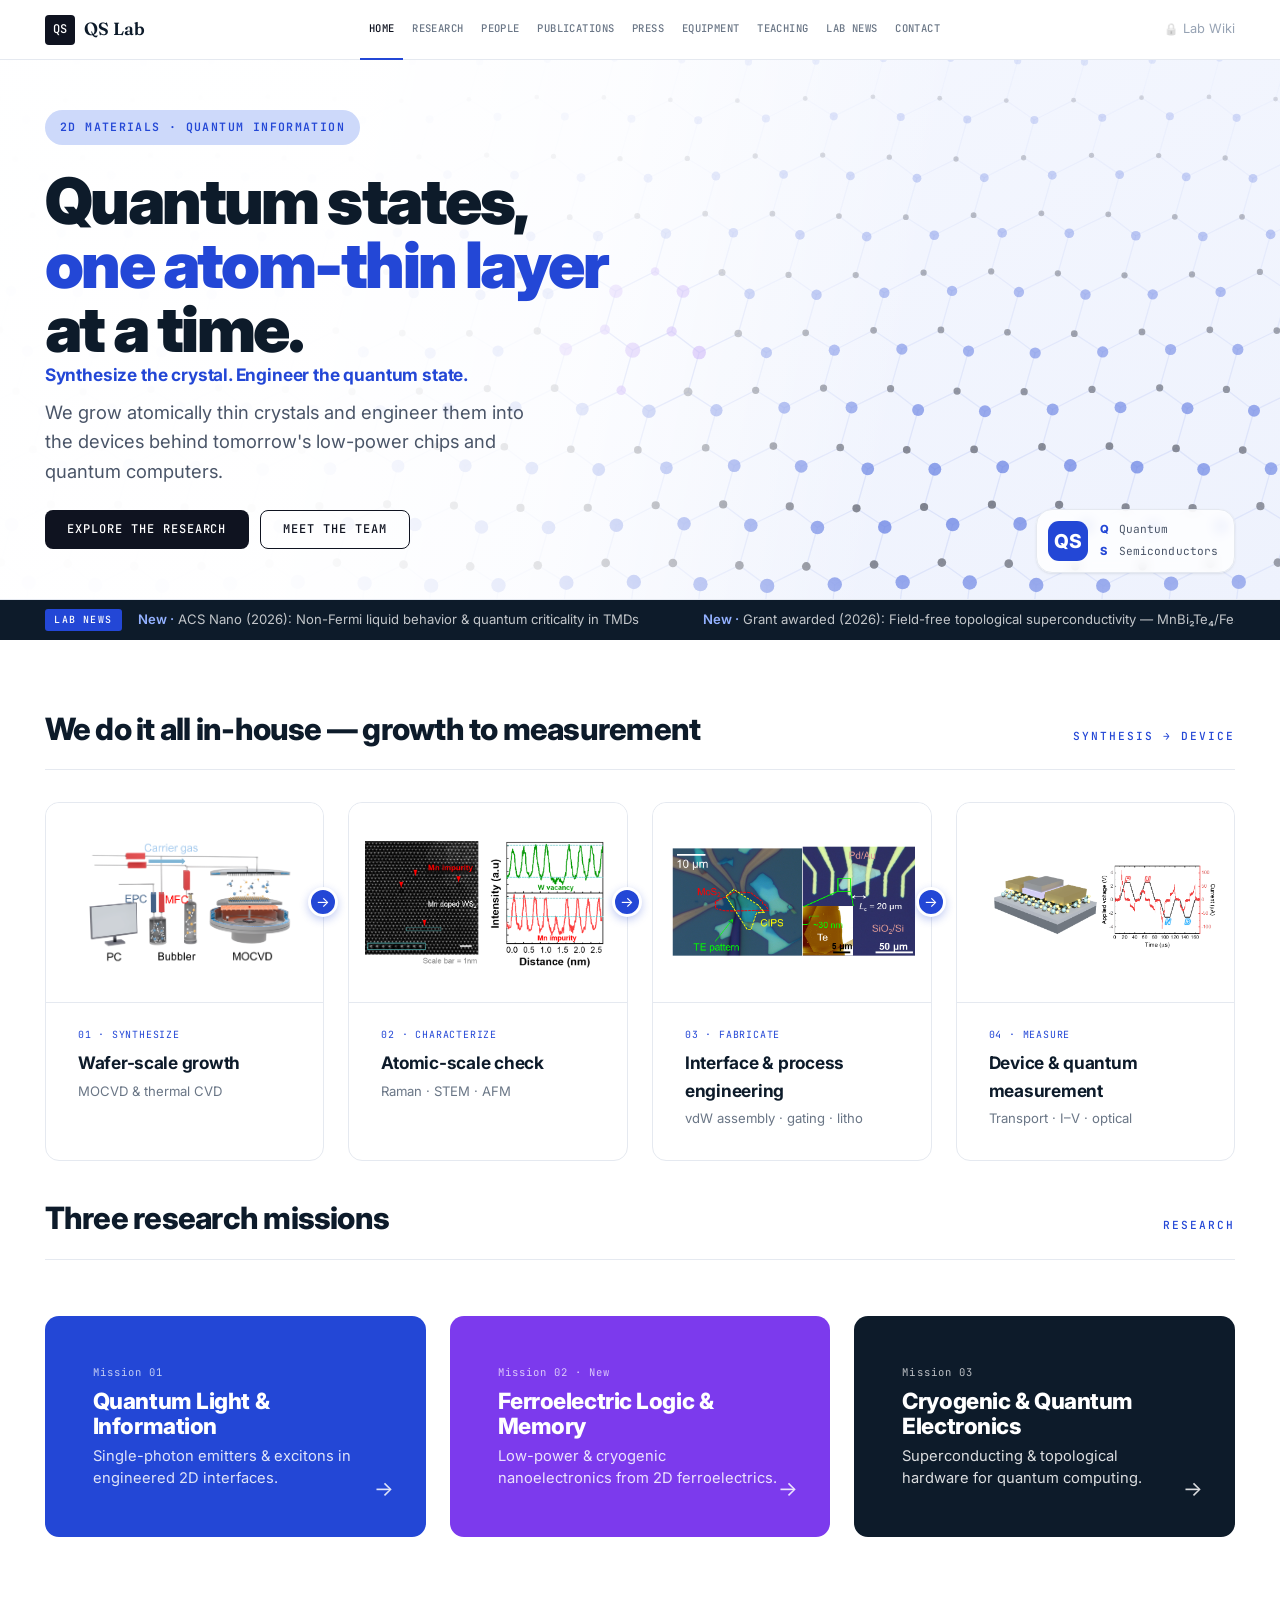
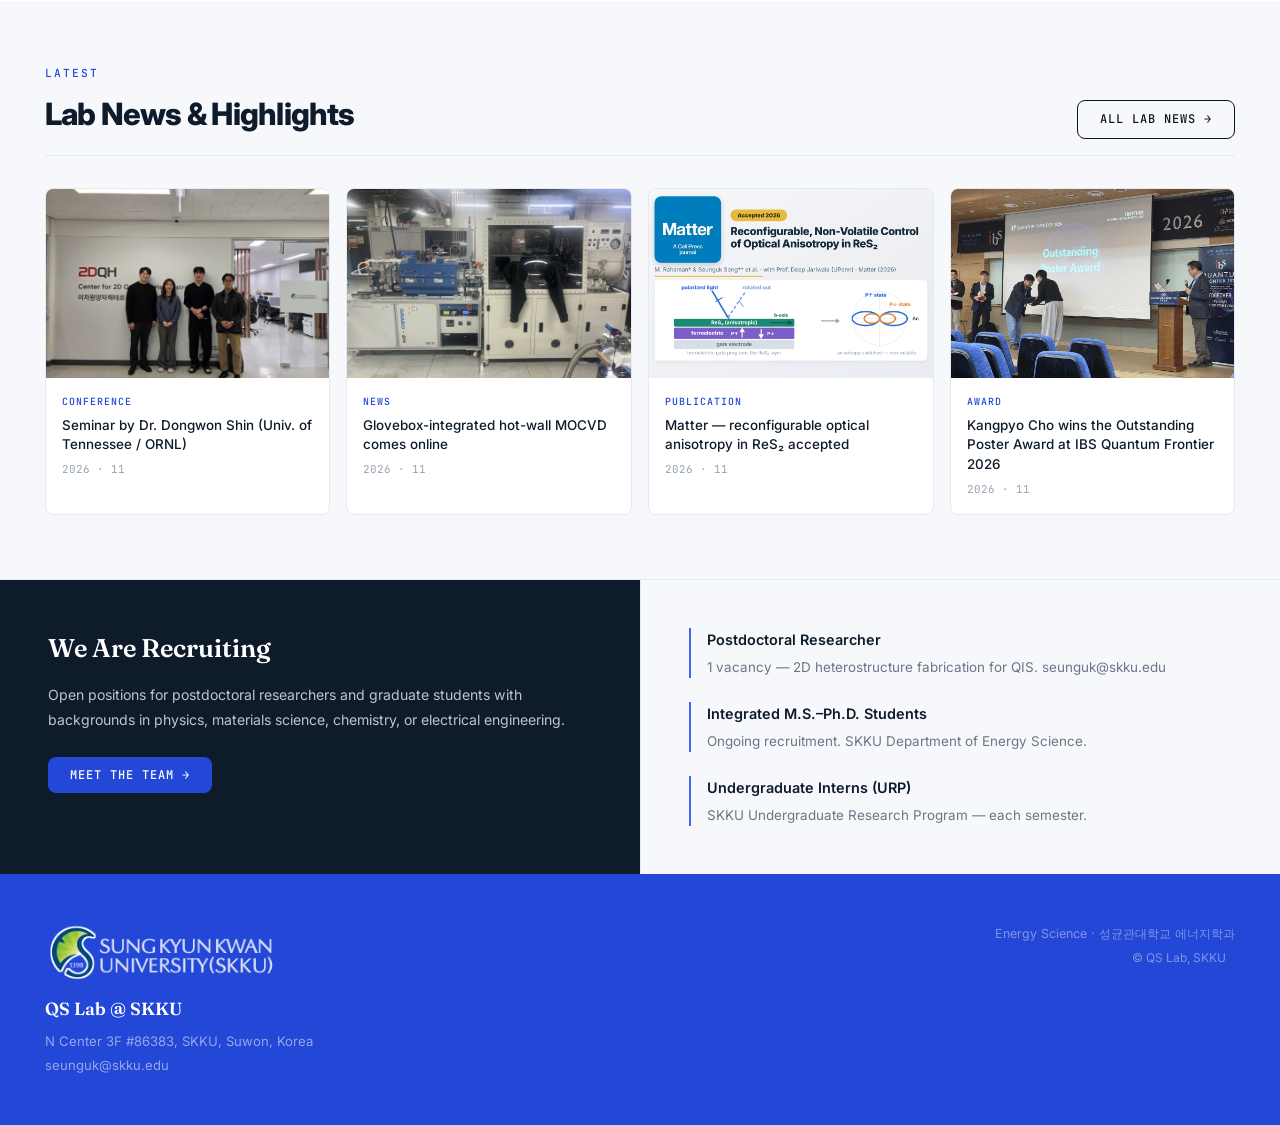
==== commit b33a9365: "Publications: Representative Papers 카드 컴팩트화 - 섹션 상하 패딩·카드 패딩·타이틀 폰트 축소, 그리드 235px 4열화 - 논문 목록이 스크롤 없" ====
--- a/index.html
+++ b/index.html
@@ -1249,12 +1249,12 @@
 .nh-stage:first-child, .nh-cap:first-child, .op-left { padding-left: var(--gx); }
 .nh-stage:last-child, .nh-cap:last-child, .op-right { padding-right: var(--gx); }
 /* ===== Publications — larger, more professional hierarchy ===== */
-.rep-section { padding: var(--s5) var(--gx); }
-.rep-label { font-size: .72rem; letter-spacing: .14em; color: var(--blue); margin-bottom: var(--s3); }
-.rep-grid { gap: var(--s3); grid-template-columns: repeat(auto-fill, minmax(300px, 1fr)); }
-.rep-card { padding: var(--s3); border-radius: var(--r3); }
-.rep-j { font-size: .68rem; letter-spacing: .08em; color: var(--blue); margin-bottom: .5rem; }
-.rep-t { font-family: var(--sans); font-weight: 700; font-size: 1.04rem; letter-spacing: -.015em; line-height: 1.3; }
+.rep-section { padding: var(--s3) var(--gx); }
+.rep-label { font-size: .72rem; letter-spacing: .14em; color: var(--blue); margin-bottom: var(--s2); }
+.rep-grid { gap: var(--s2); grid-template-columns: repeat(auto-fill, minmax(235px, 1fr)); }
+.rep-card { padding: var(--s2); border-radius: var(--r3); }
+.rep-j { font-size: .63rem; letter-spacing: .08em; color: var(--blue); margin-bottom: .3rem; }
+.rep-t { font-family: var(--sans); font-weight: 700; font-size: .88rem; letter-spacing: -.015em; line-height: 1.32; margin-bottom: .35rem; }
 .pub-section { padding-left: var(--gx); padding-right: var(--gx); }
 .pub-yr { font-family: var(--sans); font-weight: 800; font-size: .95rem; letter-spacing: -.01em; text-transform: none; color: var(--ink); padding: var(--s3) 0 .9rem; }
 .pub-row, .pub-row-nolink { grid-template-columns: 48px 1fr; gap: 1rem; padding: 1.15rem 0; }
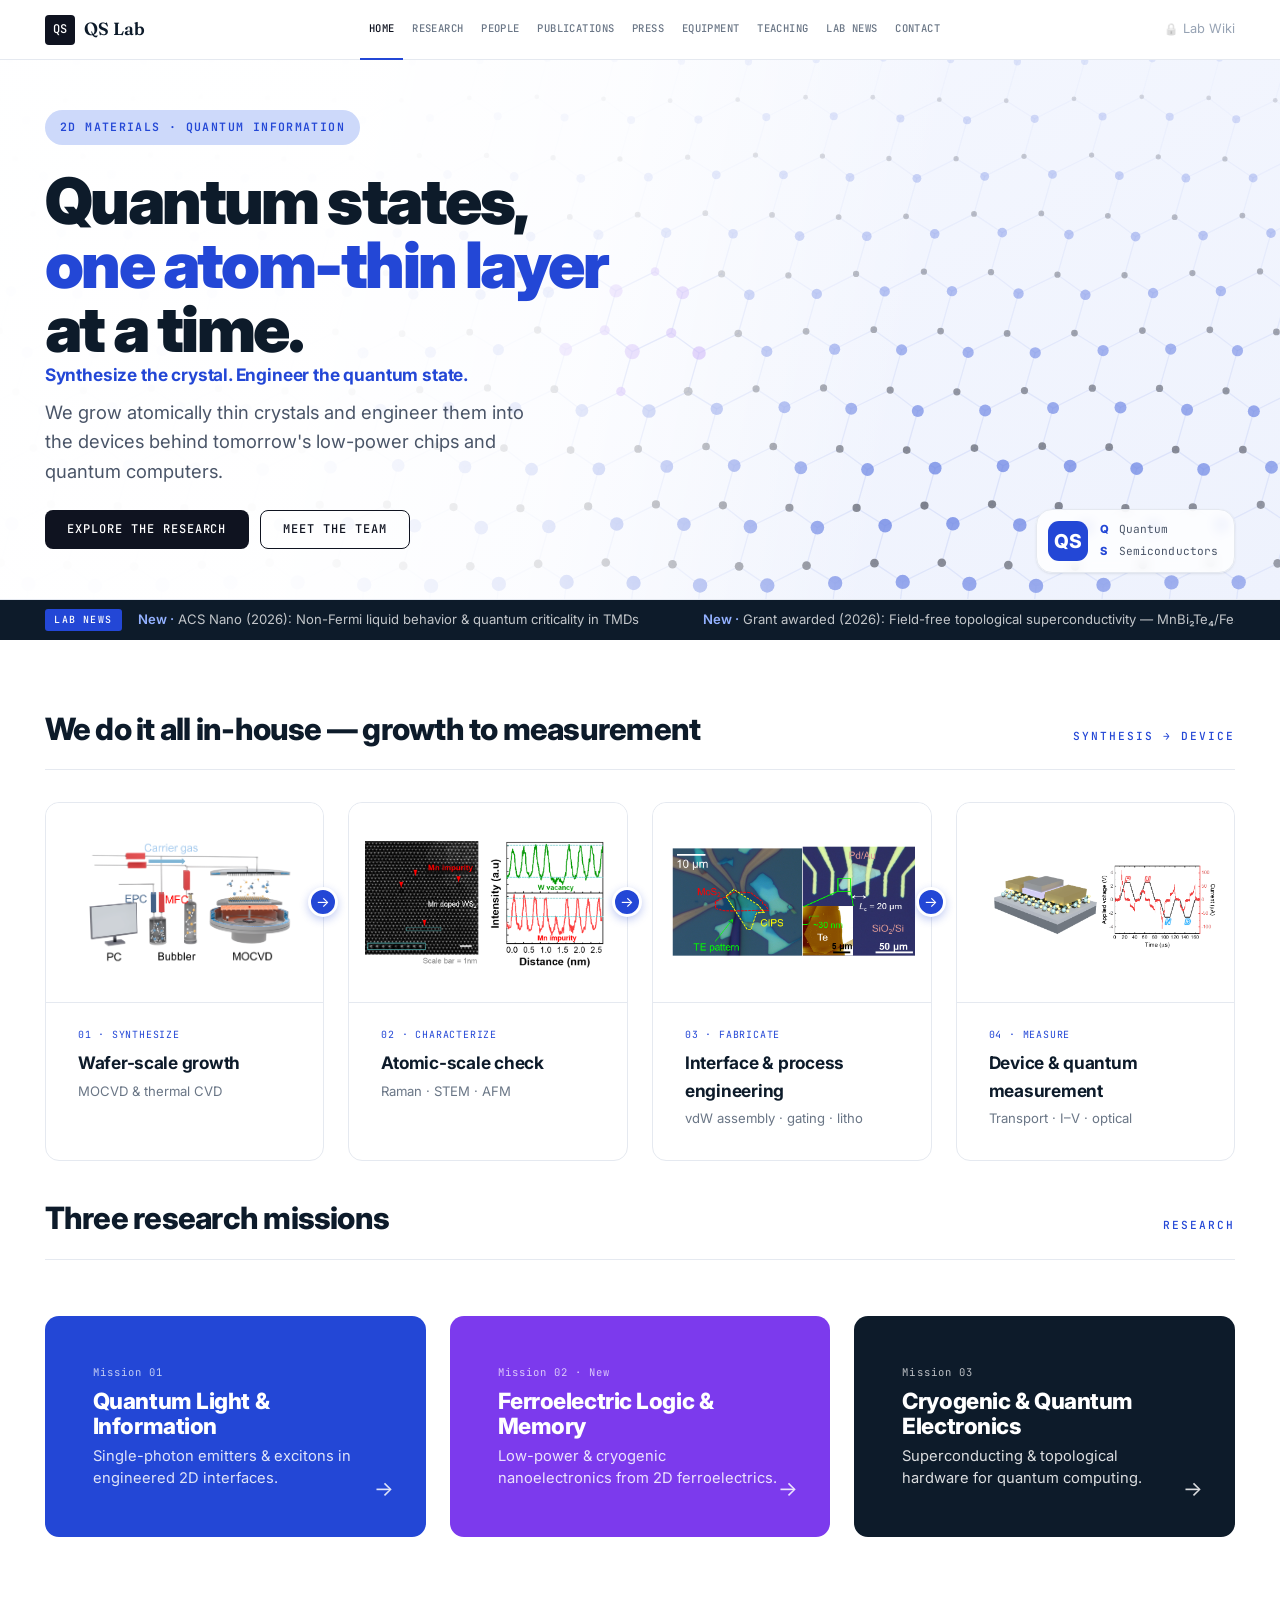
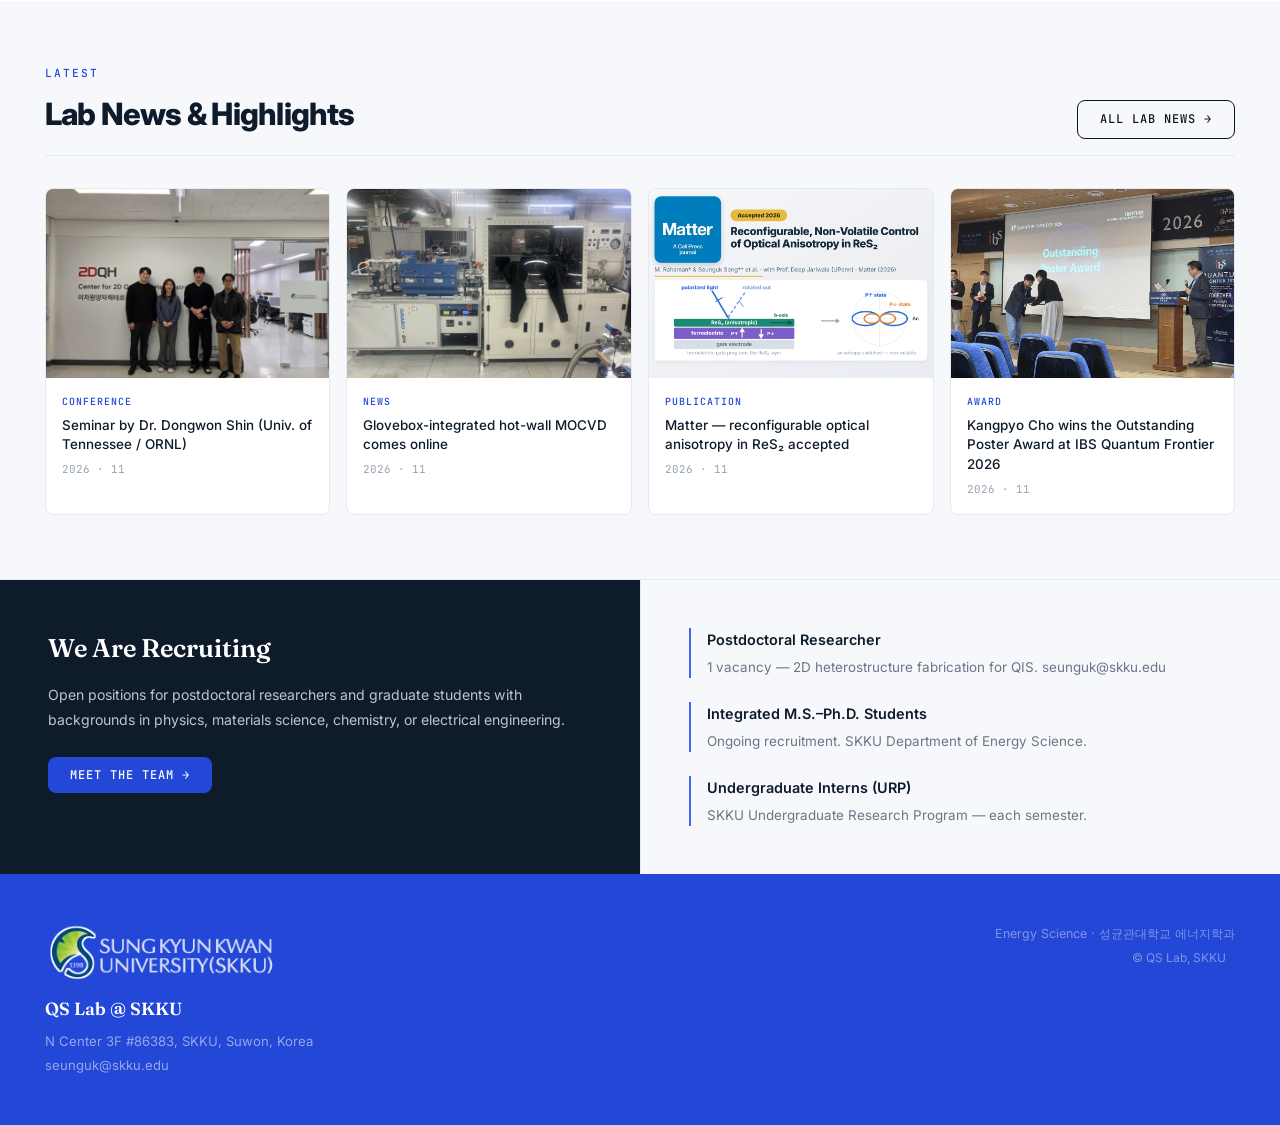
==== commit 86a11188: "Publications: Representative Papers 확장 — Matter 2026·AFM 2026 추가 (8편) Co-Authored-By: Claude Fable 5" ====
--- a/index.html
+++ b/index.html
@@ -2045,7 +2045,9 @@
     <a class="rep-card" href="https://www.cell.com/matter/fulltext/S2590-2385%2823%2900368-5" target="_blank"><div class="rep-j">Matter 2023 · Featured</div><div class="rep-t">Wafer-scale growth of phase-pure InSe</div><div class="rep-lnk">→ cell.com</div><button class="rep-del-btn" data-repaction="delete">✕</button></a>
     <a class="rep-card" href="https://www.nature.com/articles/s41467-023-40448-x" target="_blank"><div class="rep-j">Nature Communications 2023</div><div class="rep-t">p-type 2D transistor arrays with semimetal electrodes</div><div class="rep-lnk">→ nature.com</div><button class="rep-del-btn" data-repaction="delete">✕</button></a>
     <a class="rep-card" href="https://pubs.acs.org/doi/full/10.1021/acsnano.3c12938" target="_blank"><div class="rep-j">ACS Nano 2024</div><div class="rep-t">Can 2D Semiconductors Be Game-Changers?</div><div class="rep-lnk">→ acs.org</div><button class="rep-del-btn" data-repaction="delete">✕</button></a>
-    <a class="rep-card" href="https://www.nature.com/articles/s44287-025-00251-w" target="_blank"><div class="rep-j">Nat. Rev. Elec. Eng. 2026</div><div class="rep-t">Indium selenides for next-generation low-power computing</div><div class="rep-lnk">→ nature.com</div><button class="rep-del-btn" data-repaction="delete">✕</button></a></div>
+    <a class="rep-card" href="https://www.nature.com/articles/s44287-025-00251-w" target="_blank"><div class="rep-j">Nat. Rev. Elec. Eng. 2026</div><div class="rep-t">Indium selenides for next-generation low-power computing</div><div class="rep-lnk">→ nature.com</div><button class="rep-del-btn" data-repaction="delete">✕</button></a>
+    <a class="rep-card" href="https://arxiv.org/abs/2509.11897" target="_blank"><div class="rep-j">Matter 2026 · Accepted</div><div class="rep-t">Non-volatile optical anisotropy in ReS₂ via ferroelectric gating</div><div class="rep-lnk">→ arxiv.org</div><button class="rep-del-btn" data-repaction="delete">✕</button></a>
+    <a class="rep-card" href="https://doi.org/10.1002/adfm.79526" target="_blank"><div class="rep-j">Adv. Funct. Mater. 2026</div><div class="rep-t">Optical inspection of buried metal–MoS₂ contacts</div><div class="rep-lnk">→ wiley.com</div><button class="rep-del-btn" data-repaction="delete">✕</button></a></div>
   </div>
   <div style="padding:var(--s2) var(--s4) 0;display:flex;gap:.5rem;border-bottom:1px solid var(--border)">
   <button id="pub-tab-static" onclick="OrcidSync._switchTab('static')" style="font-family: var(--mono); font-size: 0.68rem; font-weight: 600; letter-spacing: 0.06em; text-transform: uppercase; padding: 0.5rem 1rem; border-top: medium; border-right: medium; border-left: medium; border-image: none; border-bottom-width: ; border-bottom-style: ; border-bottom-color: var(--amber); background: transparent; color: var(--ink); cursor: pointer;">
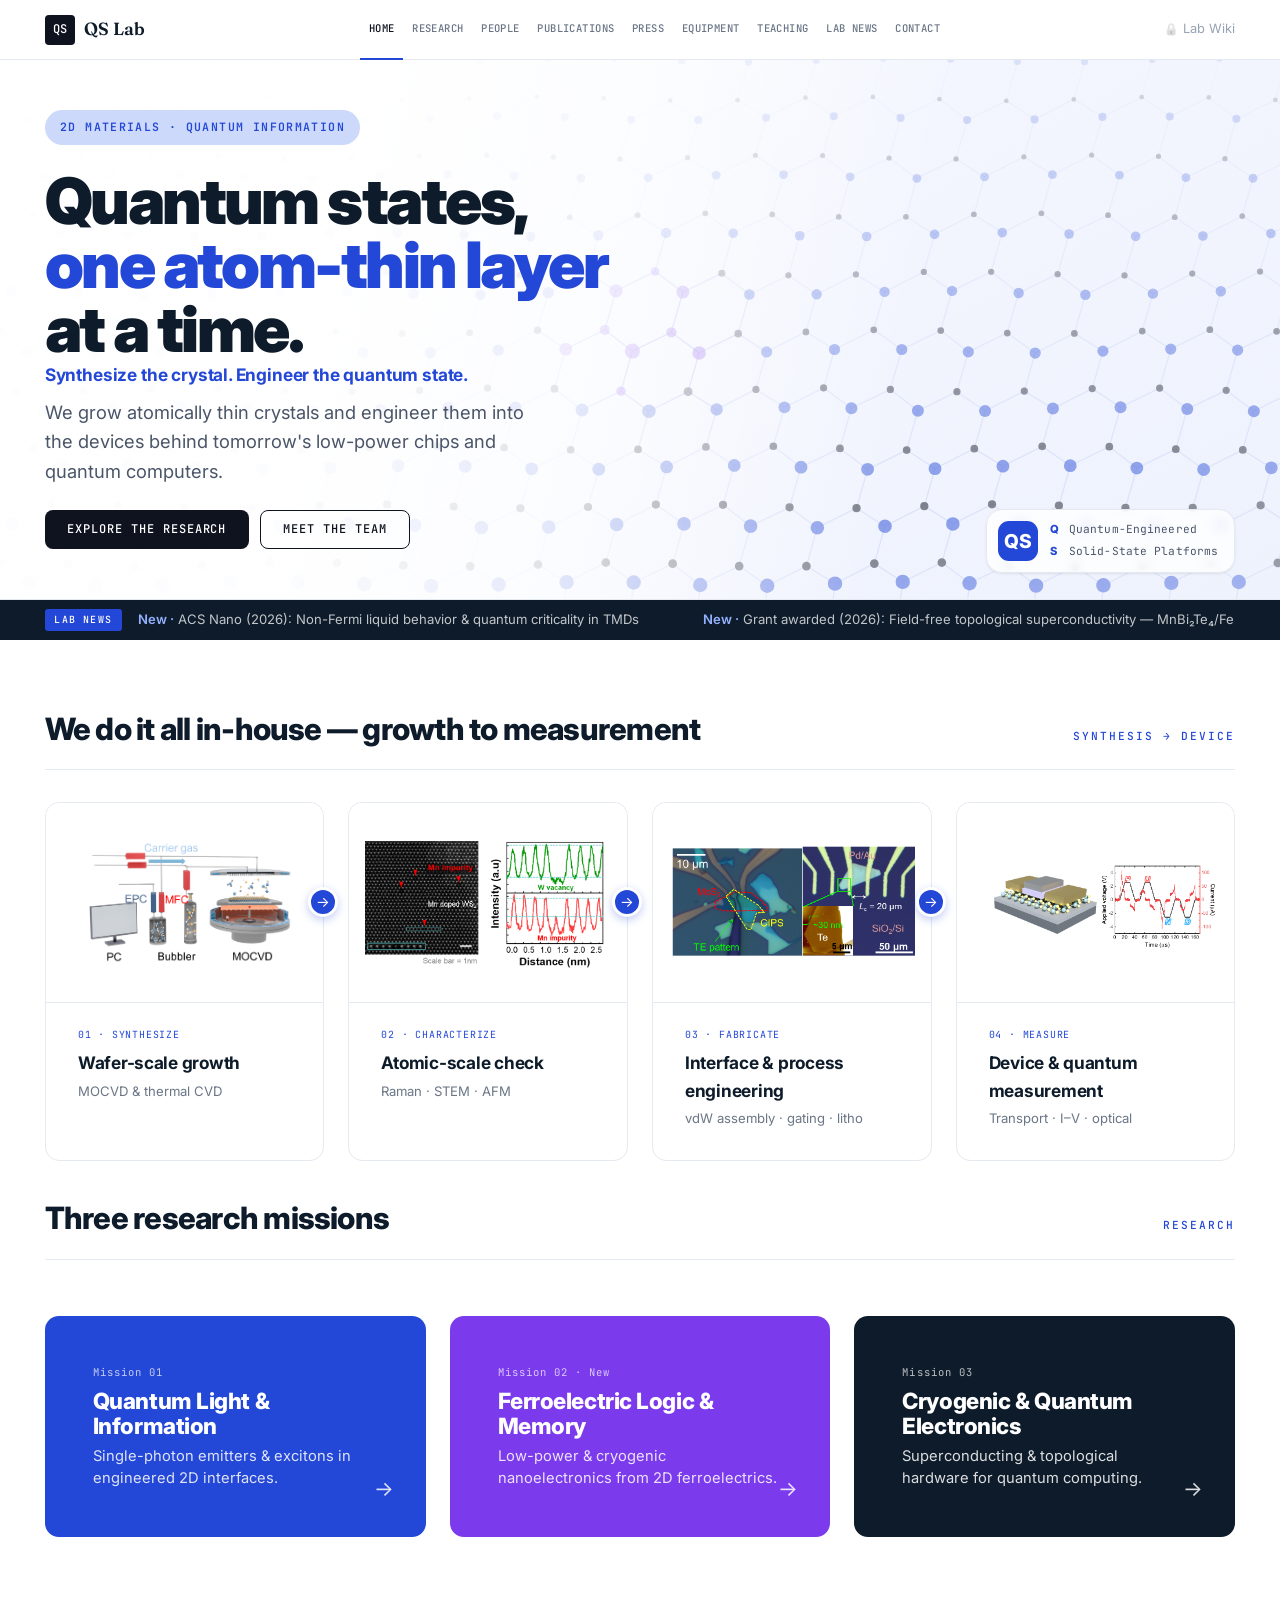
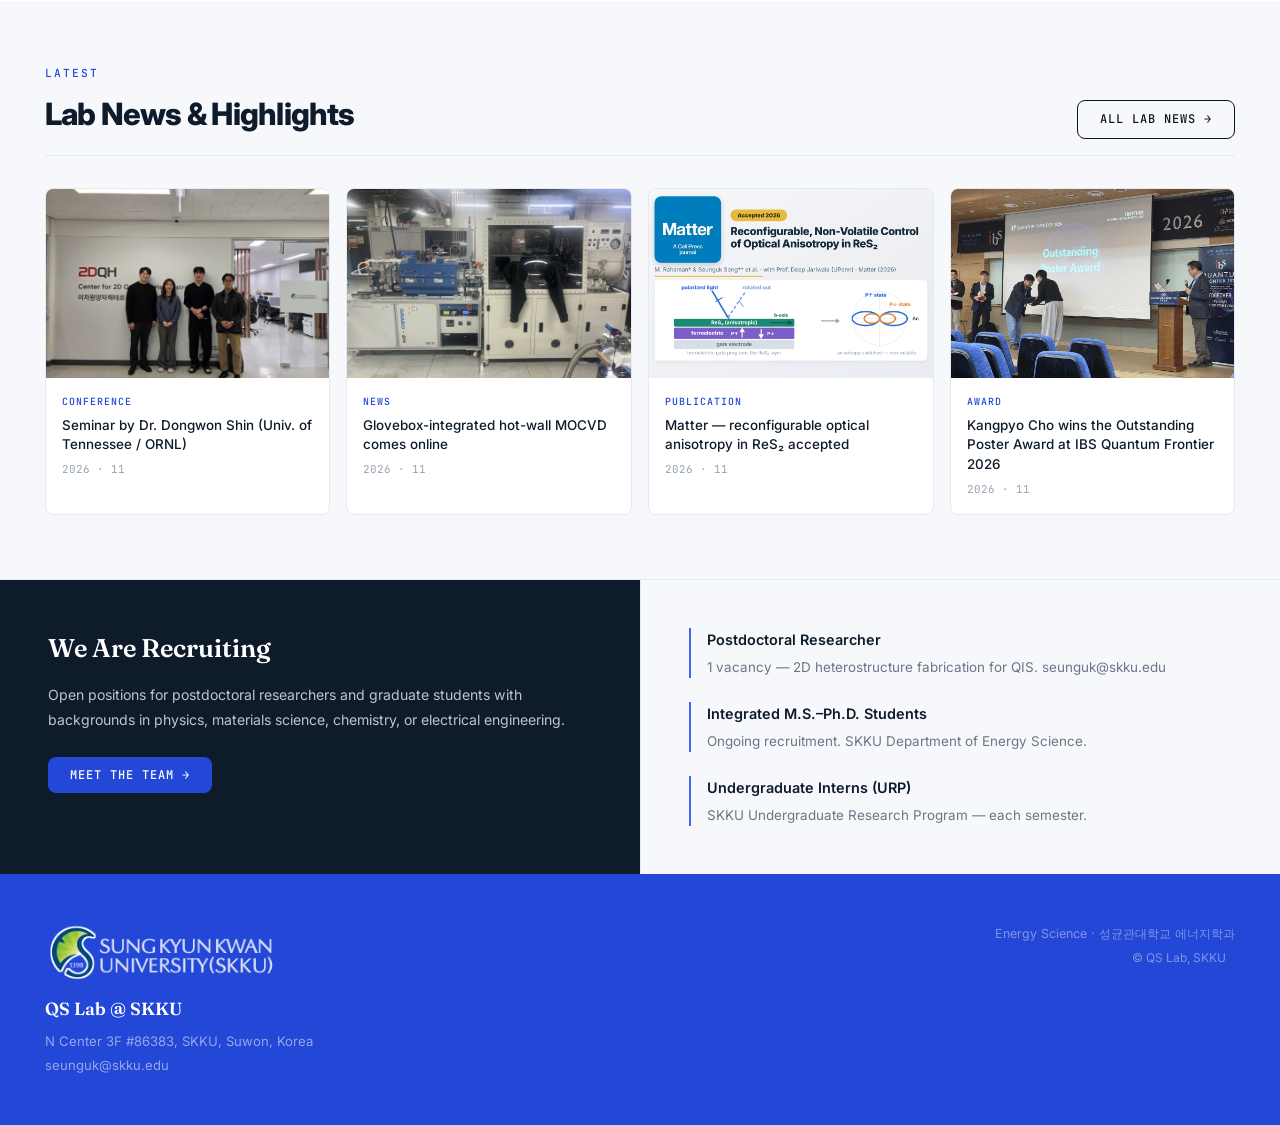
==== commit 4a4369ac: "Publications: β-In2Se3 강유전성 논문 pending #43 추가 (Nature Materials 투고) - Unveiling ferroelectricity in " ====
--- a/index.html
+++ b/index.html
@@ -2058,7 +2058,7 @@
     Live from ORCID
   </button>
 </div>
-<div class="pub-section" id="pub-list" style="display: block;"><div class="pub-yr">Pending / Under Review</div><div class="pub-row-nolink" data-adm-card="" data-adm-type="pub"><div class="pub-n">42</div><div><div class="pub-t">Electronics for Extreme Environments: Materials, Devices, and System Integration</div><div class="pub-a" data-lab-hl="1">Yunfei He†, Yongsu Lee†, <span class="lab-member">Kyungwu Kwon</span>†, <span class="lab-member">Yerin So</span>, Zekun Hu, Chang Goo Kang, Daeyeon Kim, Hyeon Suk Shin, <strong>Seunguk Song*</strong>, Juwon Lee*, Deep Jariwala*</div><div class="pub-v">Under revision (Sept 2026)</div><div class="pub-edit-btns"><button class="pub-edit-btn accept" data-pubaction="accept">✓ Accept</button><button class="pub-edit-btn edit" data-pubaction="edit">✎ Edit</button><button class="pub-edit-btn del" data-pubaction="delete">✕ Delete</button></div></div></div><div class="pub-row-nolink" data-adm-card="" data-adm-type="pub"><div class="pub-n">41</div><div><div class="pub-t">Mixed-Valence Antimony-Doped Tin Oxide as a Self-Hydroxylating Hole-Selective Contact for Inverted Perovskite Solar Cells</div><div class="pub-a" data-lab-hl="1">with collaborators · <strong>Seunguk Song</strong> (co-author)</div><div class="pub-v">Submitted (July 2026)</div><div class="pub-edit-btns"><button class="pub-edit-btn accept" data-pubaction="accept">✓ Accept</button><button class="pub-edit-btn edit" data-pubaction="edit">✎ Edit</button><button class="pub-edit-btn del" data-pubaction="delete">✕ Delete</button></div></div></div>
+<div class="pub-section" id="pub-list" style="display: block;"><div class="pub-yr">Pending / Under Review</div><div class="pub-row-nolink" data-adm-card="" data-adm-type="pub"><div class="pub-n">43</div><div><div class="pub-t">Unveiling ferroelectricity in wafer-scale β-phase In₂Se₃</div><div class="pub-a" data-lab-hl="1">Kyungmin Yang†, Hyunmin Cho†, <span class="lab-member">Jihwan Jeon</span>†, …, Hyeon Suk Shin, Roy H. Olsson III, <strong>Seunguk Song*</strong>, Deep Jariwala*</div><div class="pub-v">Submitted (Nov 2026)</div><div class="pub-edit-btns"><button class="pub-edit-btn accept" data-pubaction="accept">✓ Accept</button><button class="pub-edit-btn edit" data-pubaction="edit">✎ Edit</button><button class="pub-edit-btn del" data-pubaction="delete">✕ Delete</button></div></div></div><div class="pub-row-nolink" data-adm-card="" data-adm-type="pub"><div class="pub-n">42</div><div><div class="pub-t">Electronics for Extreme Environments: Materials, Devices, and System Integration</div><div class="pub-a" data-lab-hl="1">Yunfei He†, Yongsu Lee†, <span class="lab-member">Kyungwu Kwon</span>†, <span class="lab-member">Yerin So</span>, Zekun Hu, Chang Goo Kang, Daeyeon Kim, Hyeon Suk Shin, <strong>Seunguk Song*</strong>, Juwon Lee*, Deep Jariwala*</div><div class="pub-v">Under revision (Sept 2026)</div><div class="pub-edit-btns"><button class="pub-edit-btn accept" data-pubaction="accept">✓ Accept</button><button class="pub-edit-btn edit" data-pubaction="edit">✎ Edit</button><button class="pub-edit-btn del" data-pubaction="delete">✕ Delete</button></div></div></div><div class="pub-row-nolink" data-adm-card="" data-adm-type="pub"><div class="pub-n">41</div><div><div class="pub-t">Mixed-Valence Antimony-Doped Tin Oxide as a Self-Hydroxylating Hole-Selective Contact for Inverted Perovskite Solar Cells</div><div class="pub-a" data-lab-hl="1">with collaborators · <strong>Seunguk Song</strong> (co-author)</div><div class="pub-v">Submitted (July 2026)</div><div class="pub-edit-btns"><button class="pub-edit-btn accept" data-pubaction="accept">✓ Accept</button><button class="pub-edit-btn edit" data-pubaction="edit">✎ Edit</button><button class="pub-edit-btn del" data-pubaction="delete">✕ Delete</button></div></div></div>
   
   
   
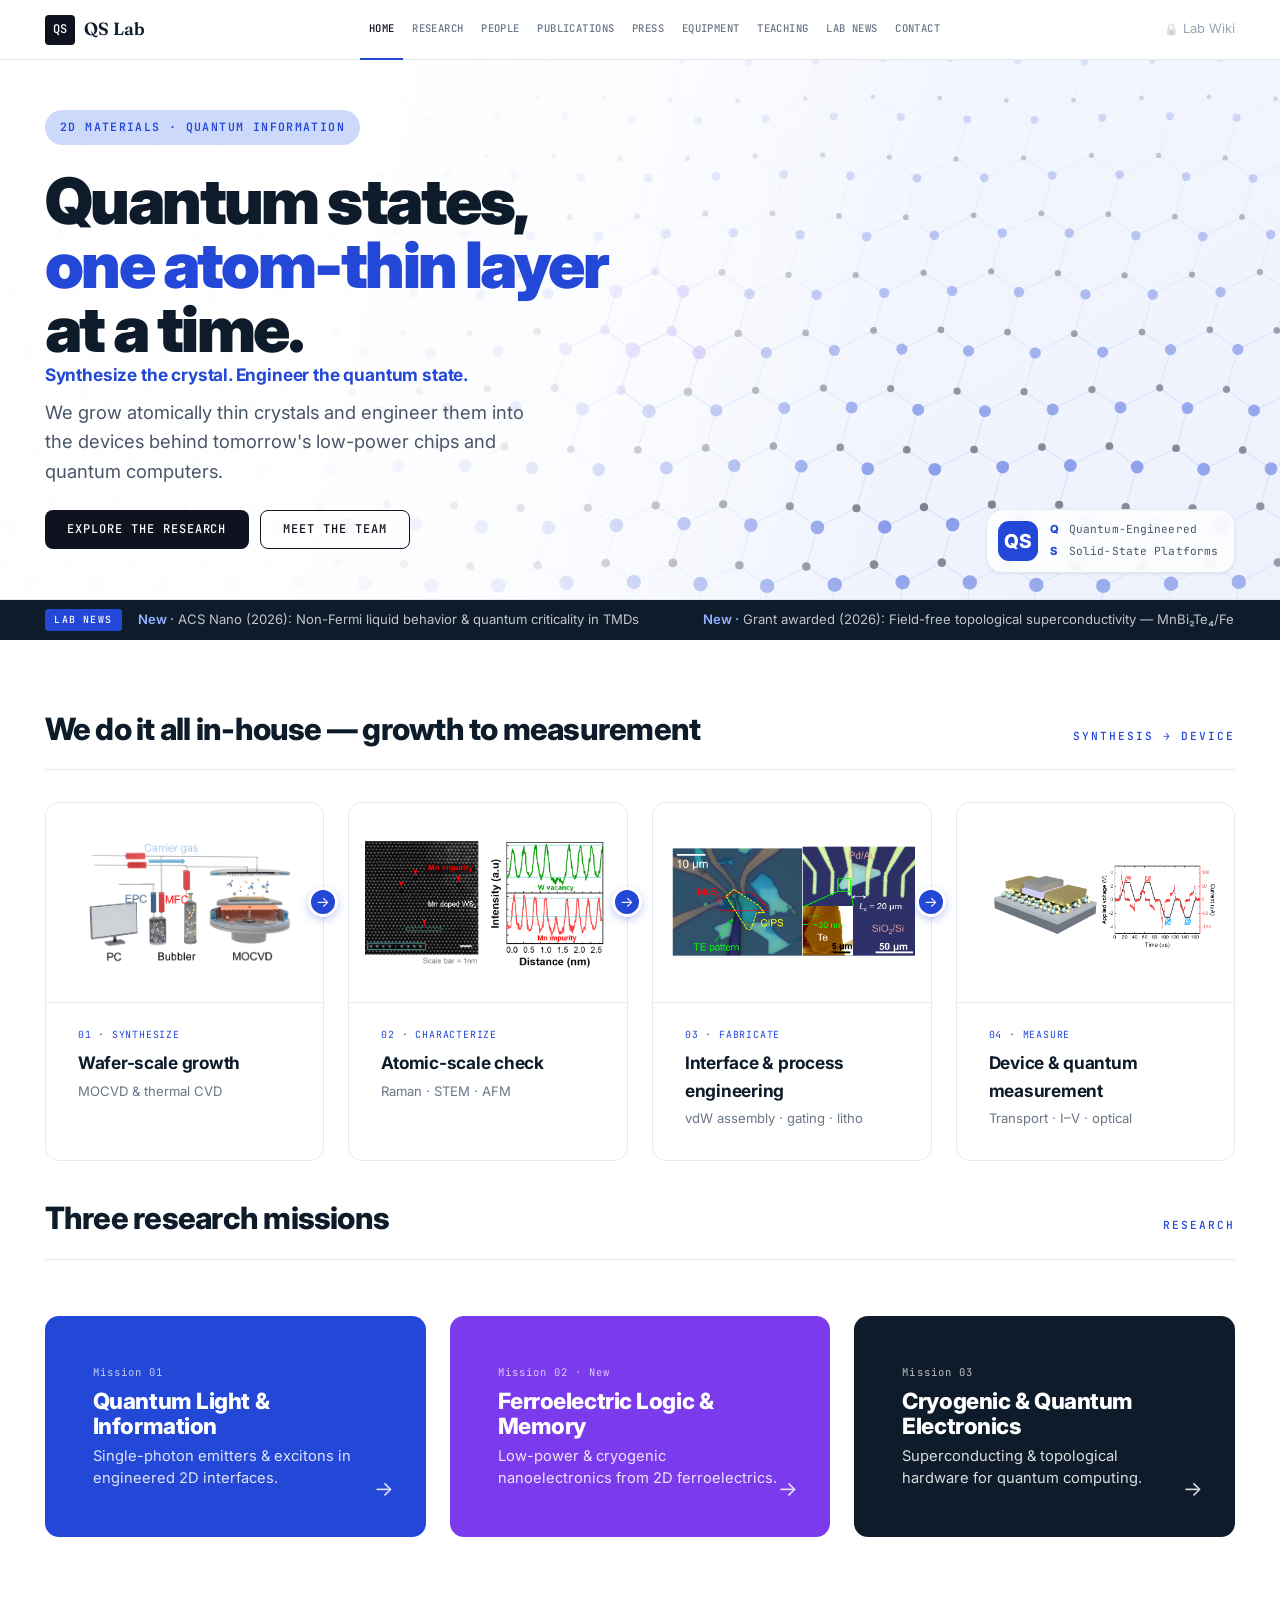
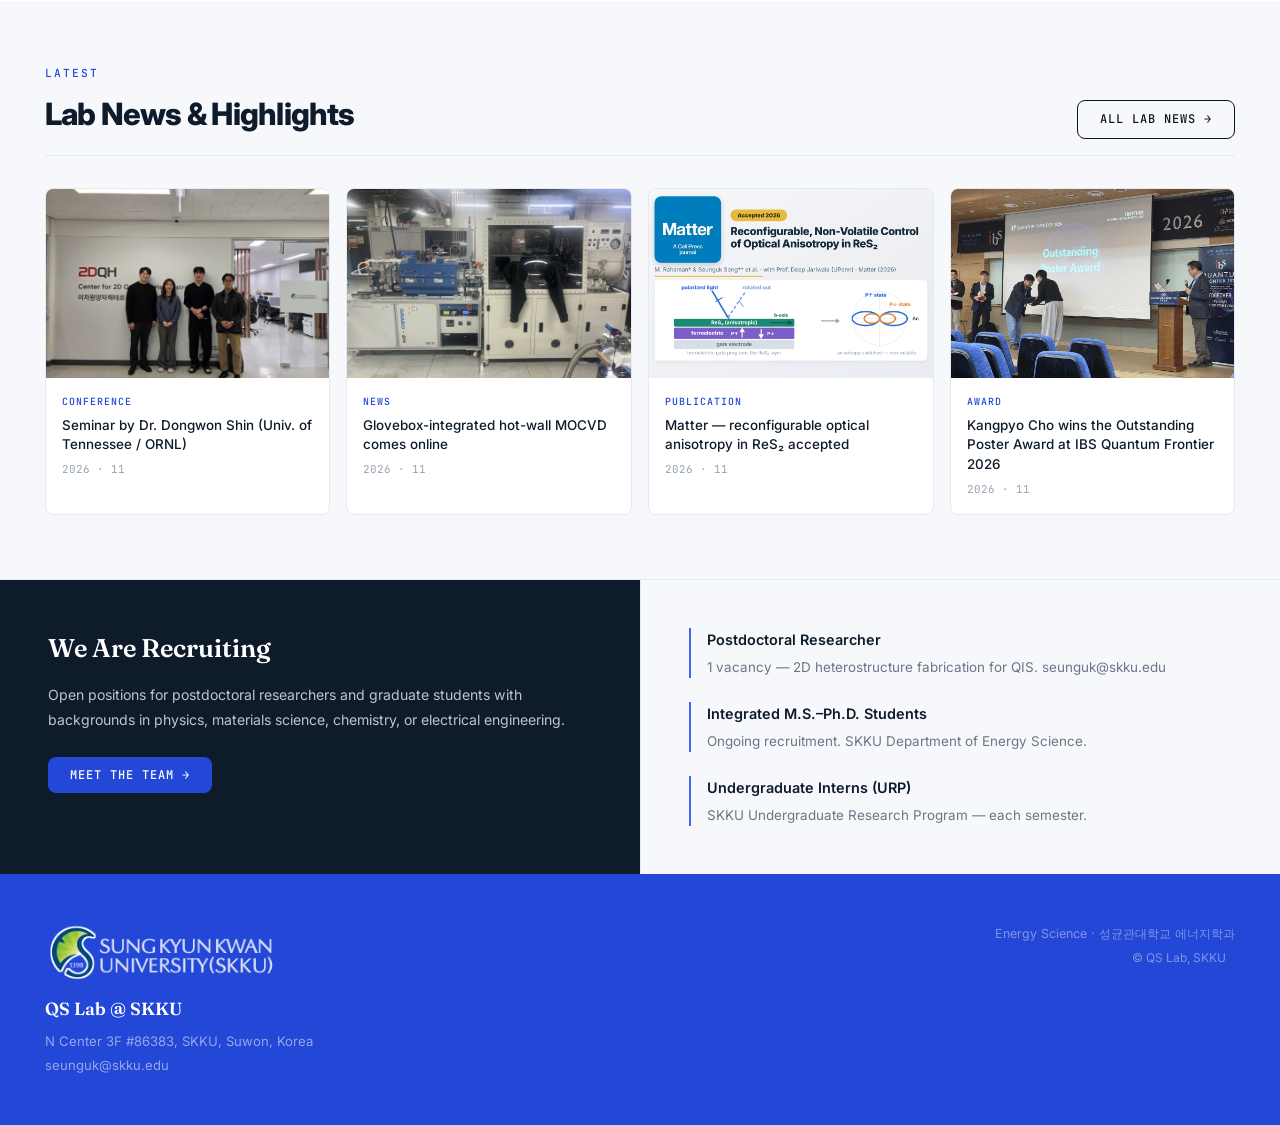
==== commit 2505181d: "Publications: pending #43 β-In2Se3에 arXiv 링크 추가 (2611.33405) Co-Authored-By: Claude Opus 5.5 <norepl" ====
--- a/index.html
+++ b/index.html
@@ -2058,7 +2058,7 @@
     Live from ORCID
   </button>
 </div>
-<div class="pub-section" id="pub-list" style="display: block;"><div class="pub-yr">Pending / Under Review</div><div class="pub-row-nolink" data-adm-card="" data-adm-type="pub"><div class="pub-n">43</div><div><div class="pub-t">Unveiling ferroelectricity in wafer-scale β-phase In₂Se₃</div><div class="pub-a" data-lab-hl="1">Kyungmin Yang†, Hyunmin Cho†, <span class="lab-member">Jihwan Jeon</span>†, …, Hyeon Suk Shin, Roy H. Olsson III, <strong>Seunguk Song*</strong>, Deep Jariwala*</div><div class="pub-v">Submitted (Nov 2026)</div><div class="pub-edit-btns"><button class="pub-edit-btn accept" data-pubaction="accept">✓ Accept</button><button class="pub-edit-btn edit" data-pubaction="edit">✎ Edit</button><button class="pub-edit-btn del" data-pubaction="delete">✕ Delete</button></div></div></div><div class="pub-row-nolink" data-adm-card="" data-adm-type="pub"><div class="pub-n">42</div><div><div class="pub-t">Electronics for Extreme Environments: Materials, Devices, and System Integration</div><div class="pub-a" data-lab-hl="1">Yunfei He†, Yongsu Lee†, <span class="lab-member">Kyungwu Kwon</span>†, <span class="lab-member">Yerin So</span>, Zekun Hu, Chang Goo Kang, Daeyeon Kim, Hyeon Suk Shin, <strong>Seunguk Song*</strong>, Juwon Lee*, Deep Jariwala*</div><div class="pub-v">Under revision (Sept 2026)</div><div class="pub-edit-btns"><button class="pub-edit-btn accept" data-pubaction="accept">✓ Accept</button><button class="pub-edit-btn edit" data-pubaction="edit">✎ Edit</button><button class="pub-edit-btn del" data-pubaction="delete">✕ Delete</button></div></div></div><div class="pub-row-nolink" data-adm-card="" data-adm-type="pub"><div class="pub-n">41</div><div><div class="pub-t">Mixed-Valence Antimony-Doped Tin Oxide as a Self-Hydroxylating Hole-Selective Contact for Inverted Perovskite Solar Cells</div><div class="pub-a" data-lab-hl="1">with collaborators · <strong>Seunguk Song</strong> (co-author)</div><div class="pub-v">Submitted (July 2026)</div><div class="pub-edit-btns"><button class="pub-edit-btn accept" data-pubaction="accept">✓ Accept</button><button class="pub-edit-btn edit" data-pubaction="edit">✎ Edit</button><button class="pub-edit-btn del" data-pubaction="delete">✕ Delete</button></div></div></div>
+<div class="pub-section" id="pub-list" style="display: block;"><div class="pub-yr">Pending / Under Review</div><a class="pub-row" data-adm-card="" data-adm-type="pub" href="https://arxiv.org/abs/2611.33405" target="_blank"><div class="pub-n">43</div><div><div class="pub-t">Unveiling ferroelectricity in wafer-scale β-phase In₂Se₃</div><div class="pub-a" data-lab-hl="1">Kyungmin Yang†, Hyunmin Cho†, <span class="lab-member">Jihwan Jeon</span>†, …, Hyeon Suk Shin, Roy H. Olsson III, <strong>Seunguk Song*</strong>, Deep Jariwala*</div><div class="pub-v">Submitted (Nov 2026) · arXiv:2611.33405</div><div class="pub-edit-btns"><button class="pub-edit-btn accept" data-pubaction="accept">✓ Accept</button><button class="pub-edit-btn edit" data-pubaction="edit">✎ Edit</button><button class="pub-edit-btn del" data-pubaction="delete">✕ Delete</button></div></div></a><div class="pub-row-nolink" data-adm-card="" data-adm-type="pub"><div class="pub-n">42</div><div><div class="pub-t">Electronics for Extreme Environments: Materials, Devices, and System Integration</div><div class="pub-a" data-lab-hl="1">Yunfei He†, Yongsu Lee†, <span class="lab-member">Kyungwu Kwon</span>†, <span class="lab-member">Yerin So</span>, Zekun Hu, Chang Goo Kang, Daeyeon Kim, Hyeon Suk Shin, <strong>Seunguk Song*</strong>, Juwon Lee*, Deep Jariwala*</div><div class="pub-v">Under revision (Sept 2026)</div><div class="pub-edit-btns"><button class="pub-edit-btn accept" data-pubaction="accept">✓ Accept</button><button class="pub-edit-btn edit" data-pubaction="edit">✎ Edit</button><button class="pub-edit-btn del" data-pubaction="delete">✕ Delete</button></div></div></div><div class="pub-row-nolink" data-adm-card="" data-adm-type="pub"><div class="pub-n">41</div><div><div class="pub-t">Mixed-Valence Antimony-Doped Tin Oxide as a Self-Hydroxylating Hole-Selective Contact for Inverted Perovskite Solar Cells</div><div class="pub-a" data-lab-hl="1">with collaborators · <strong>Seunguk Song</strong> (co-author)</div><div class="pub-v">Submitted (July 2026)</div><div class="pub-edit-btns"><button class="pub-edit-btn accept" data-pubaction="accept">✓ Accept</button><button class="pub-edit-btn edit" data-pubaction="edit">✎ Edit</button><button class="pub-edit-btn del" data-pubaction="delete">✕ Delete</button></div></div></div>
   
   
   
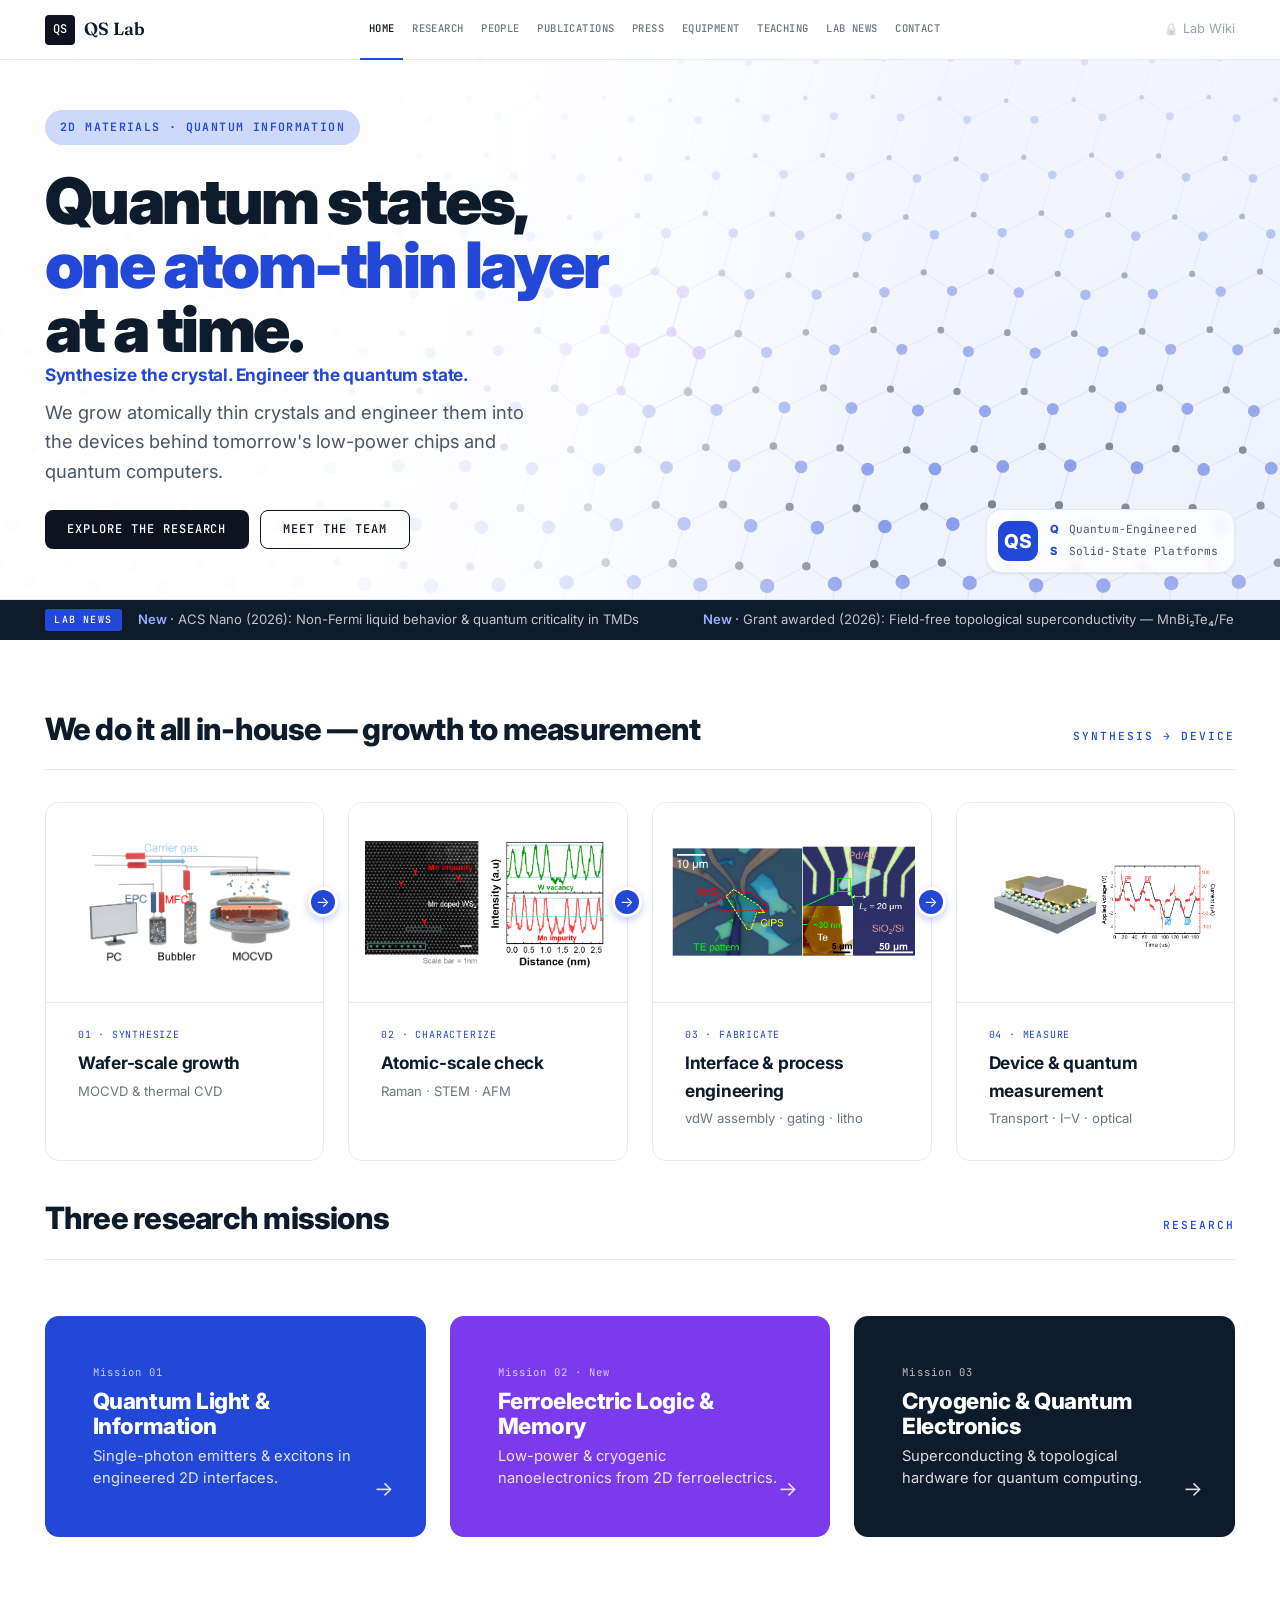
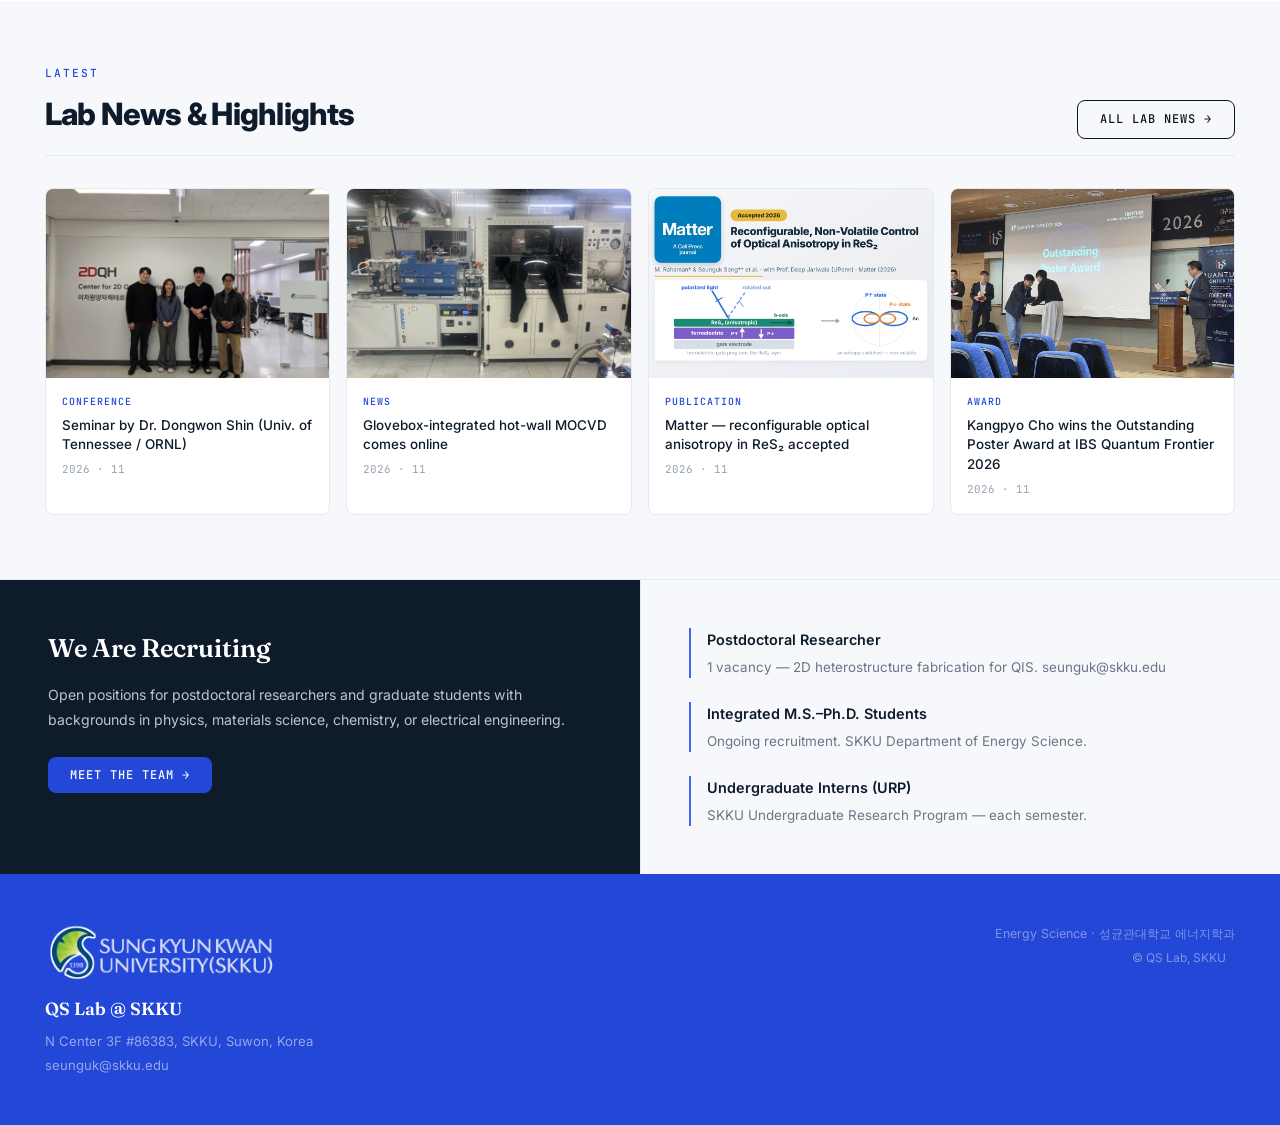
==== commit b6ab41b7: "NREE 극한환경 리뷰 accept 반영: pending #42 Accepted + Lab News 카드 - Publications #42: Under revision → Acce" ====
--- a/index.html
+++ b/index.html
@@ -2058,7 +2058,7 @@
     Live from ORCID
   </button>
 </div>
-<div class="pub-section" id="pub-list" style="display: block;"><div class="pub-yr">Pending / Under Review</div><a class="pub-row" data-adm-card="" data-adm-type="pub" href="https://arxiv.org/abs/2611.33405" target="_blank"><div class="pub-n">43</div><div><div class="pub-t">Unveiling ferroelectricity in wafer-scale β-phase In₂Se₃</div><div class="pub-a" data-lab-hl="1">Kyungmin Yang†, Hyunmin Cho†, <span class="lab-member">Jihwan Jeon</span>†, …, Hyeon Suk Shin, Roy H. Olsson III, <strong>Seunguk Song*</strong>, Deep Jariwala*</div><div class="pub-v">Submitted (Nov 2026) · arXiv:2611.33405</div><div class="pub-edit-btns"><button class="pub-edit-btn accept" data-pubaction="accept">✓ Accept</button><button class="pub-edit-btn edit" data-pubaction="edit">✎ Edit</button><button class="pub-edit-btn del" data-pubaction="delete">✕ Delete</button></div></div></a><div class="pub-row-nolink" data-adm-card="" data-adm-type="pub"><div class="pub-n">42</div><div><div class="pub-t">Electronics for Extreme Environments: Materials, Devices, and System Integration</div><div class="pub-a" data-lab-hl="1">Yunfei He†, Yongsu Lee†, <span class="lab-member">Kyungwu Kwon</span>†, <span class="lab-member">Yerin So</span>, Zekun Hu, Chang Goo Kang, Daeyeon Kim, Hyeon Suk Shin, <strong>Seunguk Song*</strong>, Juwon Lee*, Deep Jariwala*</div><div class="pub-v">Under revision (Sept 2026)</div><div class="pub-edit-btns"><button class="pub-edit-btn accept" data-pubaction="accept">✓ Accept</button><button class="pub-edit-btn edit" data-pubaction="edit">✎ Edit</button><button class="pub-edit-btn del" data-pubaction="delete">✕ Delete</button></div></div></div><div class="pub-row-nolink" data-adm-card="" data-adm-type="pub"><div class="pub-n">41</div><div><div class="pub-t">Mixed-Valence Antimony-Doped Tin Oxide as a Self-Hydroxylating Hole-Selective Contact for Inverted Perovskite Solar Cells</div><div class="pub-a" data-lab-hl="1">with collaborators · <strong>Seunguk Song</strong> (co-author)</div><div class="pub-v">Submitted (July 2026)</div><div class="pub-edit-btns"><button class="pub-edit-btn accept" data-pubaction="accept">✓ Accept</button><button class="pub-edit-btn edit" data-pubaction="edit">✎ Edit</button><button class="pub-edit-btn del" data-pubaction="delete">✕ Delete</button></div></div></div>
+<div class="pub-section" id="pub-list" style="display: block;"><div class="pub-yr">Pending / Under Review</div><a class="pub-row" data-adm-card="" data-adm-type="pub" href="https://arxiv.org/abs/2611.33405" target="_blank"><div class="pub-n">43</div><div><div class="pub-t">Unveiling ferroelectricity in wafer-scale β-phase In₂Se₃</div><div class="pub-a" data-lab-hl="1">Kyungmin Yang†, Hyunmin Cho†, <span class="lab-member">Jihwan Jeon</span>†, …, Hyeon Suk Shin, Roy H. Olsson III, <strong>Seunguk Song*</strong>, Deep Jariwala*</div><div class="pub-v">Submitted (Nov 2026) · arXiv:2611.33405</div><div class="pub-edit-btns"><button class="pub-edit-btn accept" data-pubaction="accept">✓ Accept</button><button class="pub-edit-btn edit" data-pubaction="edit">✎ Edit</button><button class="pub-edit-btn del" data-pubaction="delete">✕ Delete</button></div></div></a><div class="pub-row-nolink" data-adm-card="" data-adm-type="pub"><div class="pub-n">42</div><div><div class="pub-t">Electronics for Extreme Environments: Materials, Devices, and System Integration</div><div class="pub-a" data-lab-hl="1">Yunfei He†, Yongsu Lee†, <span class="lab-member">Kyungwu Kwon</span>†, <span class="lab-member">Yerin So</span>, Zekun Hu, Chang Goo Kang, Daeyeon Kim, Hyeon Suk Shin, <strong>Seunguk Song*</strong>, Juwon Lee*, Deep Jariwala*</div><div class="pub-v">Accepted — <strong>Nature Reviews Electrical Engineering</strong> (2026)</div><div class="pub-edit-btns"><button class="pub-edit-btn accept" data-pubaction="accept">✓ Accept</button><button class="pub-edit-btn edit" data-pubaction="edit">✎ Edit</button><button class="pub-edit-btn del" data-pubaction="delete">✕ Delete</button></div></div></div><div class="pub-row-nolink" data-adm-card="" data-adm-type="pub"><div class="pub-n">41</div><div><div class="pub-t">Mixed-Valence Antimony-Doped Tin Oxide as a Self-Hydroxylating Hole-Selective Contact for Inverted Perovskite Solar Cells</div><div class="pub-a" data-lab-hl="1">with collaborators · <strong>Seunguk Song</strong> (co-author)</div><div class="pub-v">Submitted (July 2026)</div><div class="pub-edit-btns"><button class="pub-edit-btn accept" data-pubaction="accept">✓ Accept</button><button class="pub-edit-btn edit" data-pubaction="edit">✎ Edit</button><button class="pub-edit-btn del" data-pubaction="delete">✕ Delete</button></div></div></div>
   
   
   
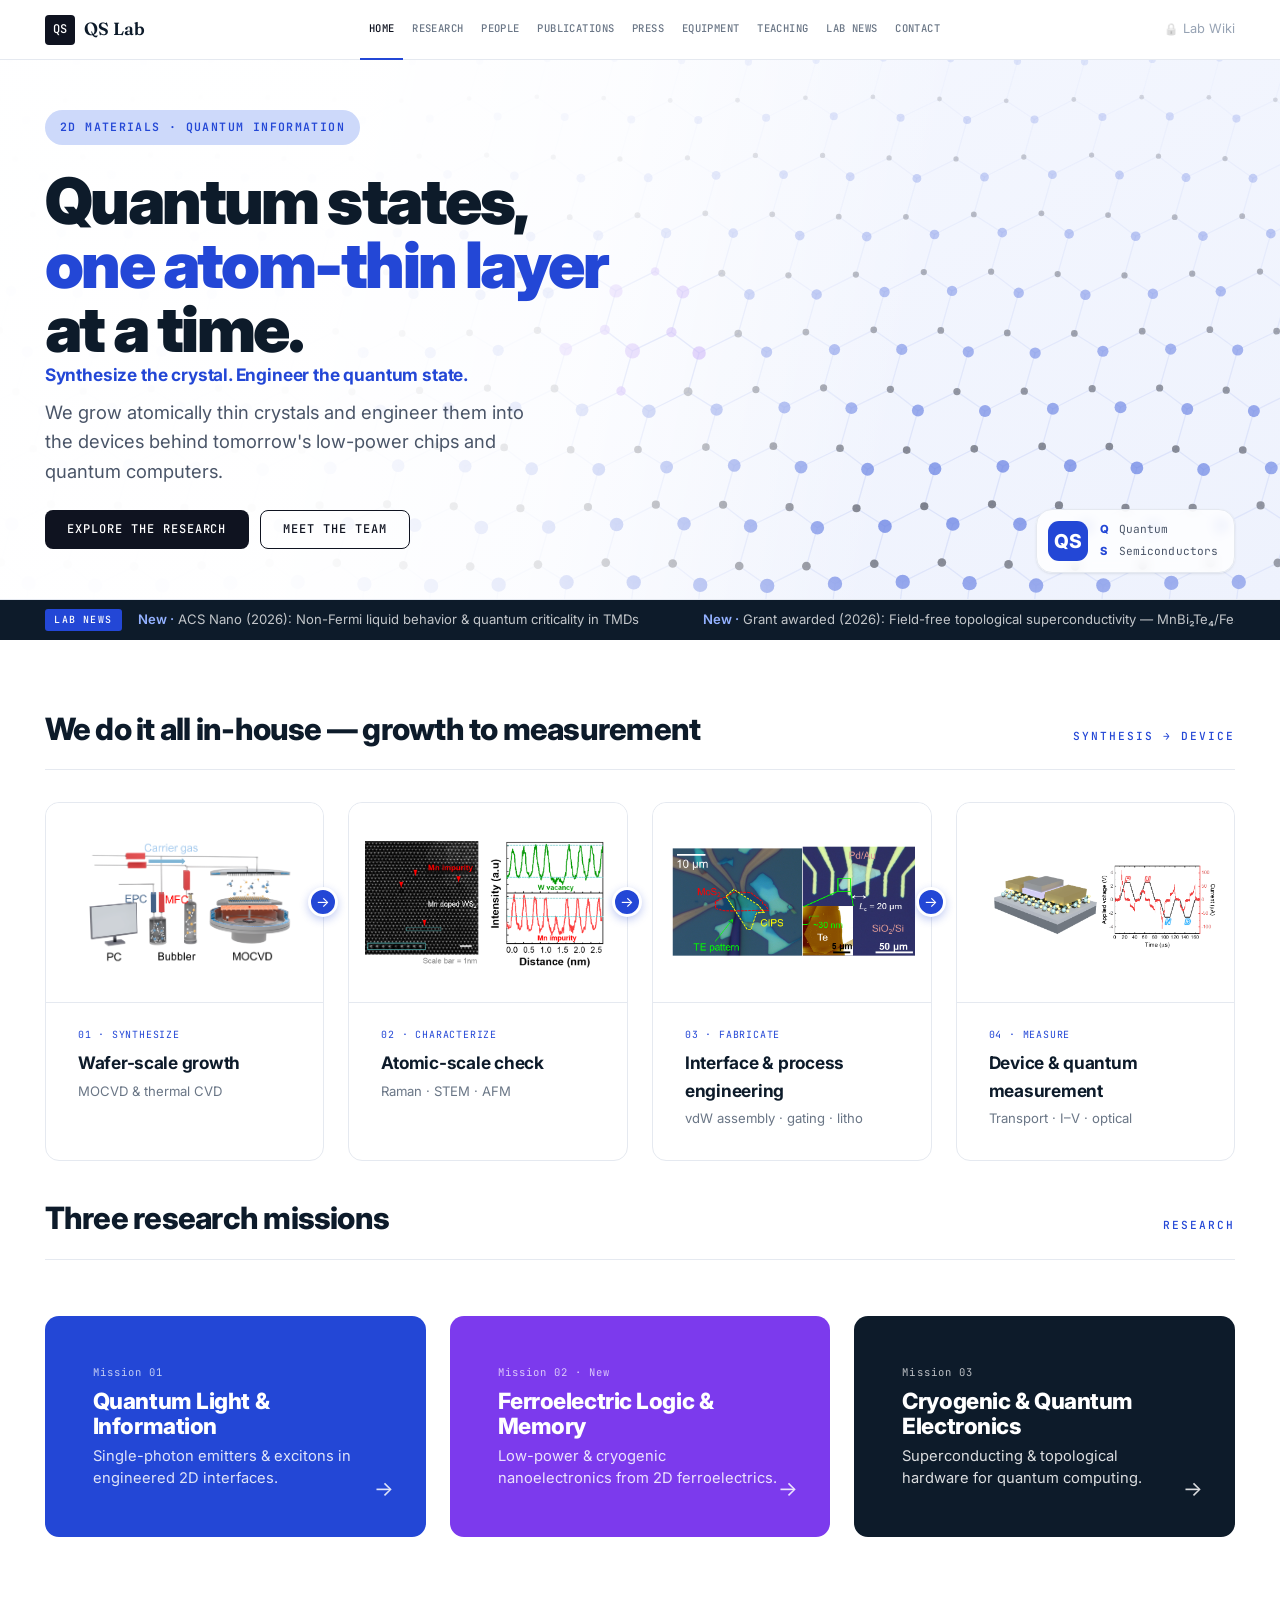
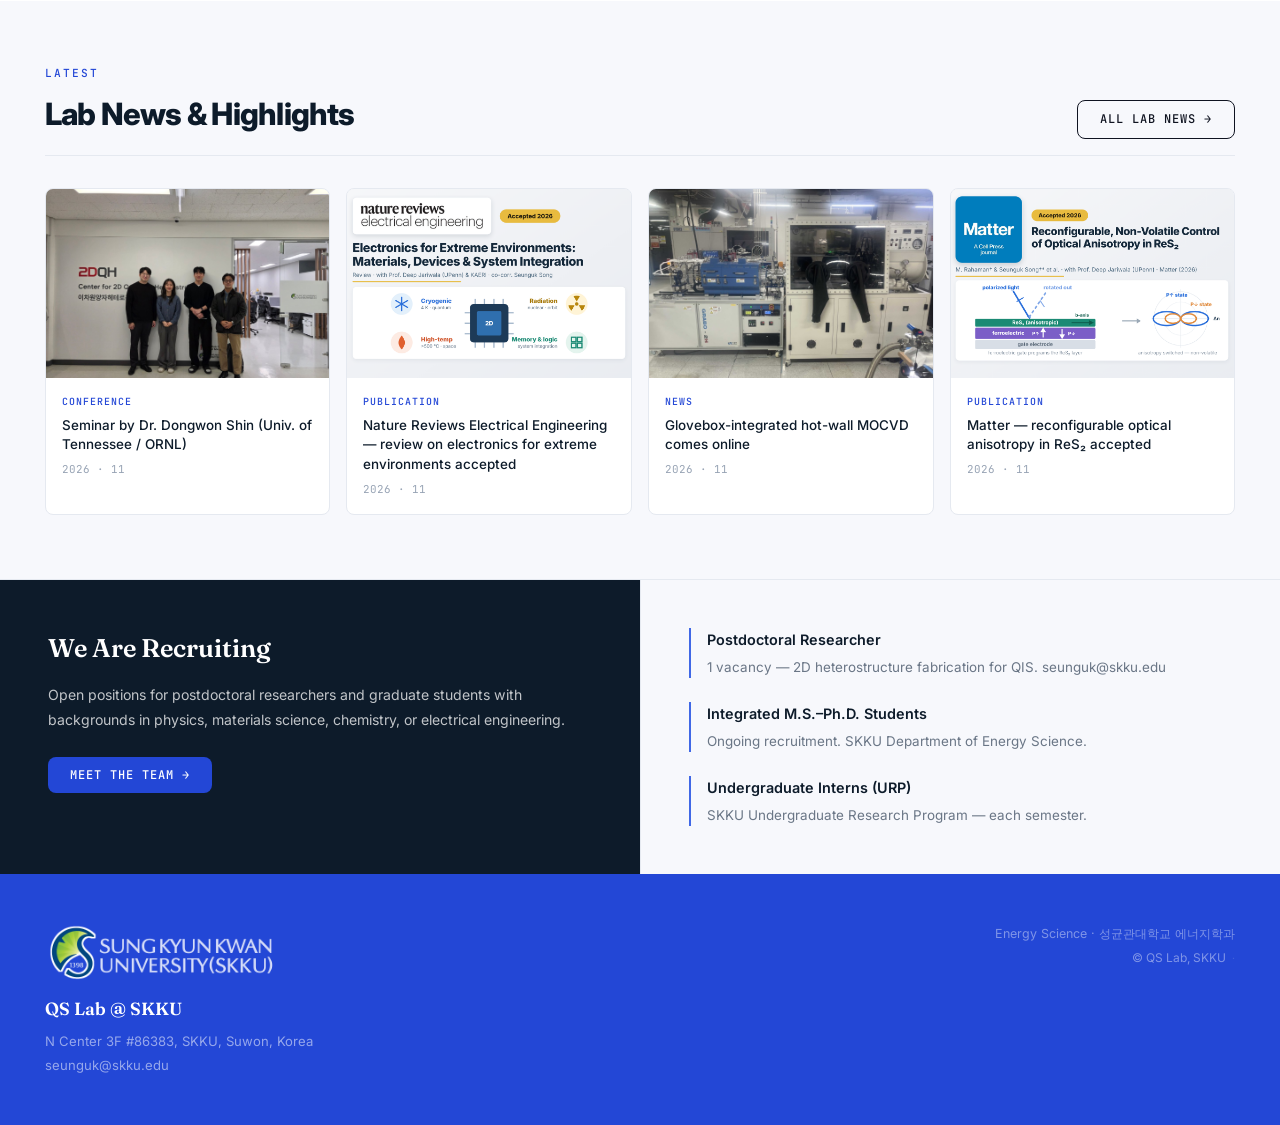
==== commit 92e2b970: "Lab News: 카드 레이아웃 정리 — 안쪽 여백·줄간격·날짜 배치 개선 - 리스트형 규칙이 좌우 패딩을 0으로 덮어써 글자가 카드 테두리에 붙던 문제 수정   (카드 패딩 22" ====
--- a/index.html
+++ b/index.html
@@ -1164,7 +1164,15 @@
 .news-content p.news-clamp { display: -webkit-box; -webkit-line-clamp: 5; -webkit-box-orient: vertical; overflow: hidden; }
 .news-more-btn { background: none; border: none; padding: 0; cursor: pointer; font-family: var(--mono); font-size: .68rem; font-weight: 600; color: var(--blue); letter-spacing: .04em; margin: -.2rem 0 .7rem; display: block; }
 .news-more-btn:hover { text-decoration: underline; }
-.news-content img { width: 100%; max-height: 260px; object-fit: cover; object-position: 50% 30%; border-radius: var(--r2); display: block; } .news-content img[style*='display: none'] { margin: 0; }
+.news-content img { width: 100%; max-height: 260px; object-fit: cover; object-position: 50% 30%; border-radius: var(--r2); display: block; }
+/* Lab News page: card layout (date stacked above title, inner padding, tighter leading) */
+.news-wrap .news-item { display: flex; flex-direction: column; gap: 0; padding: 22px 24px 24px; border: 1px solid var(--border); border-radius: var(--r3); background: var(--bg); }
+.news-wrap .news-item:last-child { border-bottom: 1px solid var(--border); }
+.news-wrap .news-date { padding-top: 0; margin-bottom: .5rem; }
+.news-wrap .news-content h3 { line-height: 1.28; margin-bottom: .55rem; }
+.news-wrap .news-content p { font-size: .9rem; line-height: 1.55; margin-bottom: .55rem; }
+.news-wrap .news-more-btn { margin: 0 0 .9rem; }
+.news-wrap .news-content img { margin-top: .2rem; } .news-content img[style*='display: none'] { margin: 0; }
 .news-edit-btns { display: none; gap: .3rem; margin-top: .5rem; }
 body.admin-on .news-edit-btns { display: flex; }
 .news-edit-btn { font-family: var(--mono); font-size: .6rem; font-weight: 500; padding: 2px 8px; border-radius: 3px; border: none; cursor: pointer; }
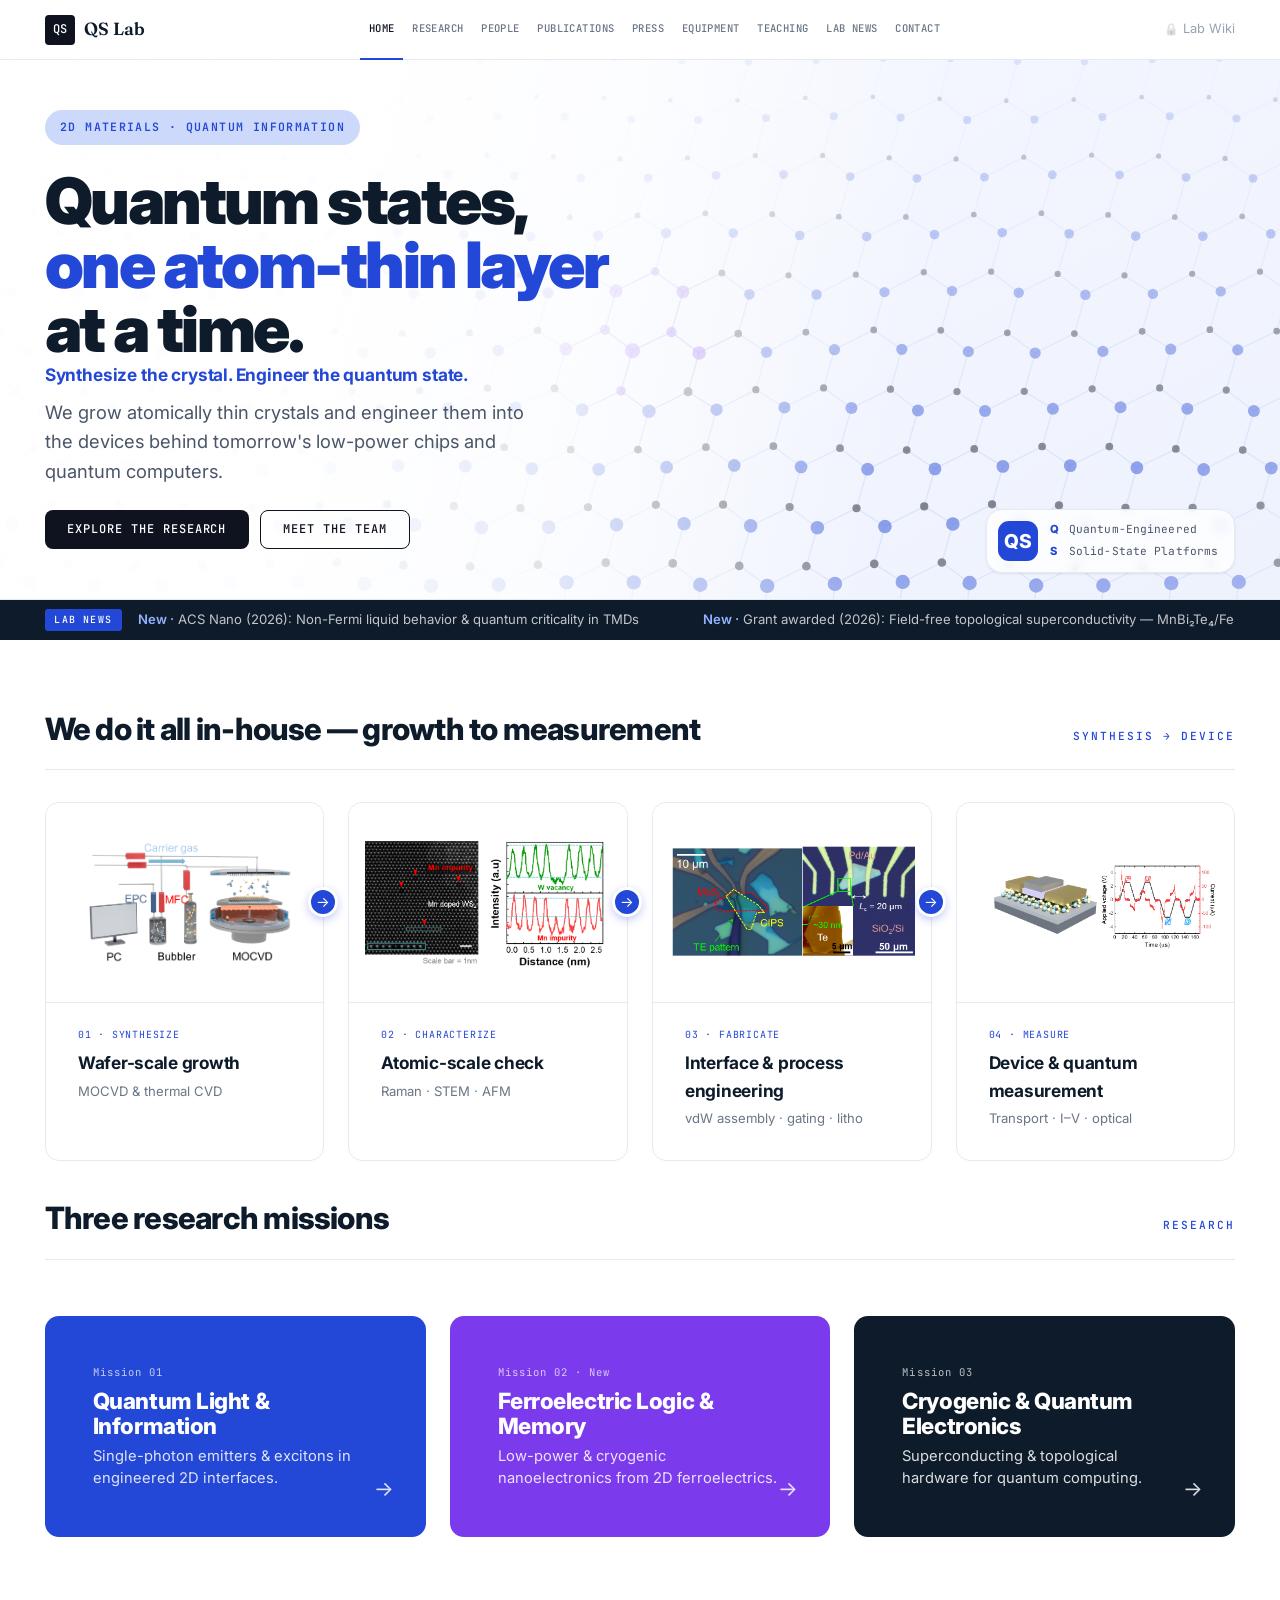
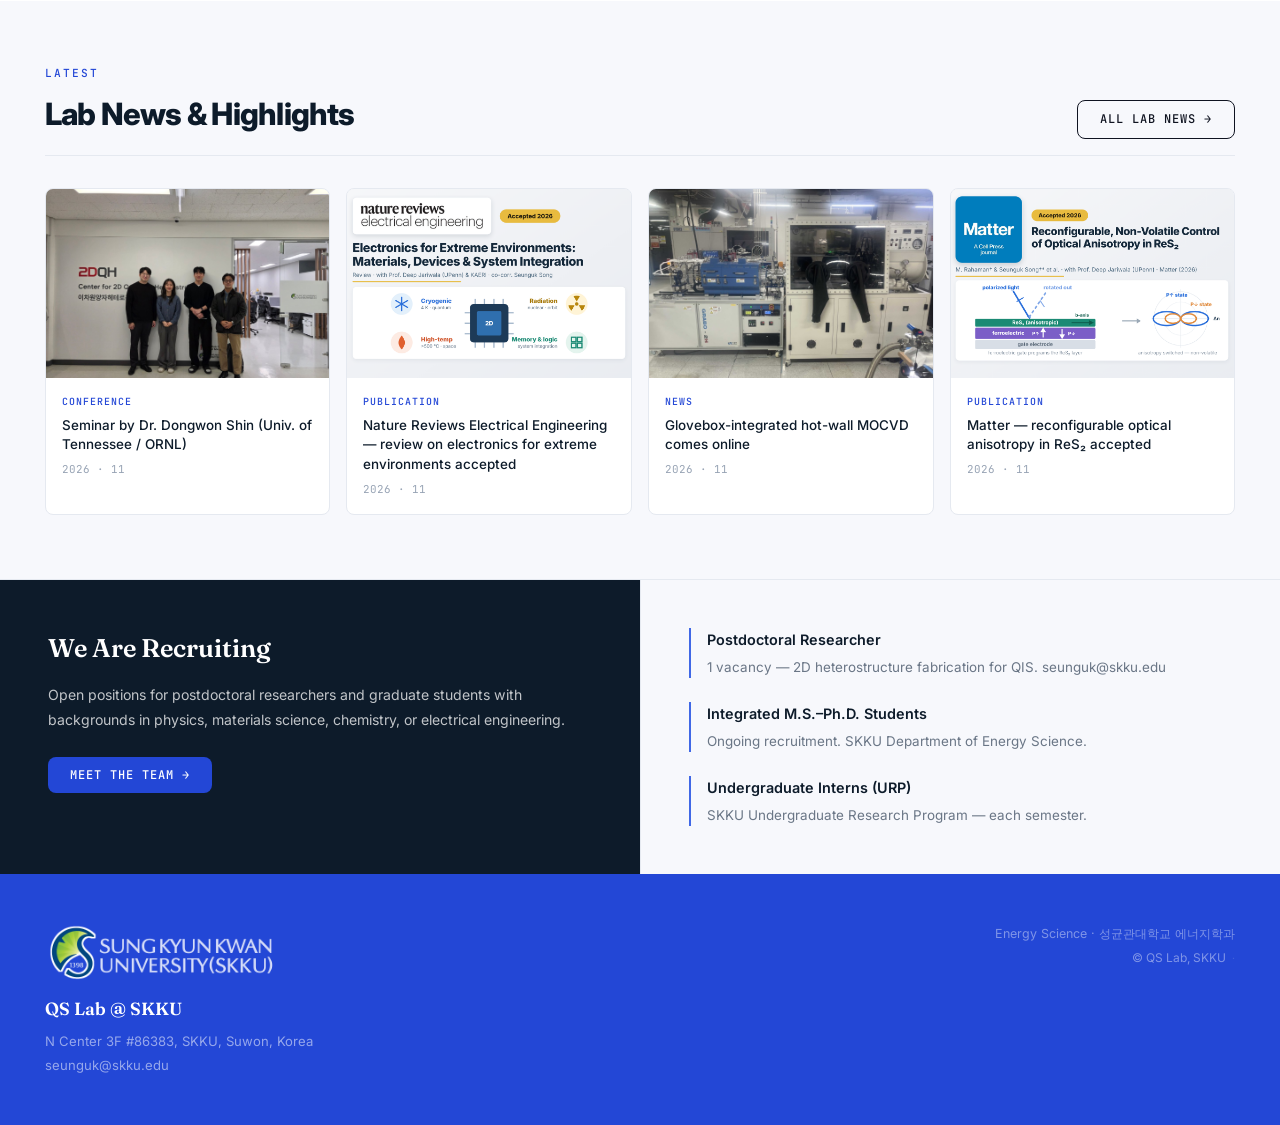
==== commit 225d97b8: "Lab News: 날짜 강조 완화 (파랑→회색, 크기 축소) Co-Authored-By: Claude Opus 5.5 <noreply@anthropic.com> Claude-Ses" ====
--- a/index.html
+++ b/index.html
@@ -1168,7 +1168,7 @@
 /* Lab News page: card layout (date stacked above title, inner padding, tighter leading) */
 .news-wrap .news-item { display: flex; flex-direction: column; gap: 0; padding: 22px 24px 24px; border: 1px solid var(--border); border-radius: var(--r3); background: var(--bg); }
 .news-wrap .news-item:last-child { border-bottom: 1px solid var(--border); }
-.news-wrap .news-date { padding-top: 0; margin-bottom: .5rem; }
+.news-wrap .news-date { padding-top: 0; margin-bottom: .4rem; color: var(--ink3); font-size: .64rem; font-weight: 500; }
 .news-wrap .news-content h3 { line-height: 1.28; margin-bottom: .55rem; }
 .news-wrap .news-content p { font-size: .9rem; line-height: 1.55; margin-bottom: .55rem; }
 .news-wrap .news-more-btn { margin: 0 0 .9rem; }
